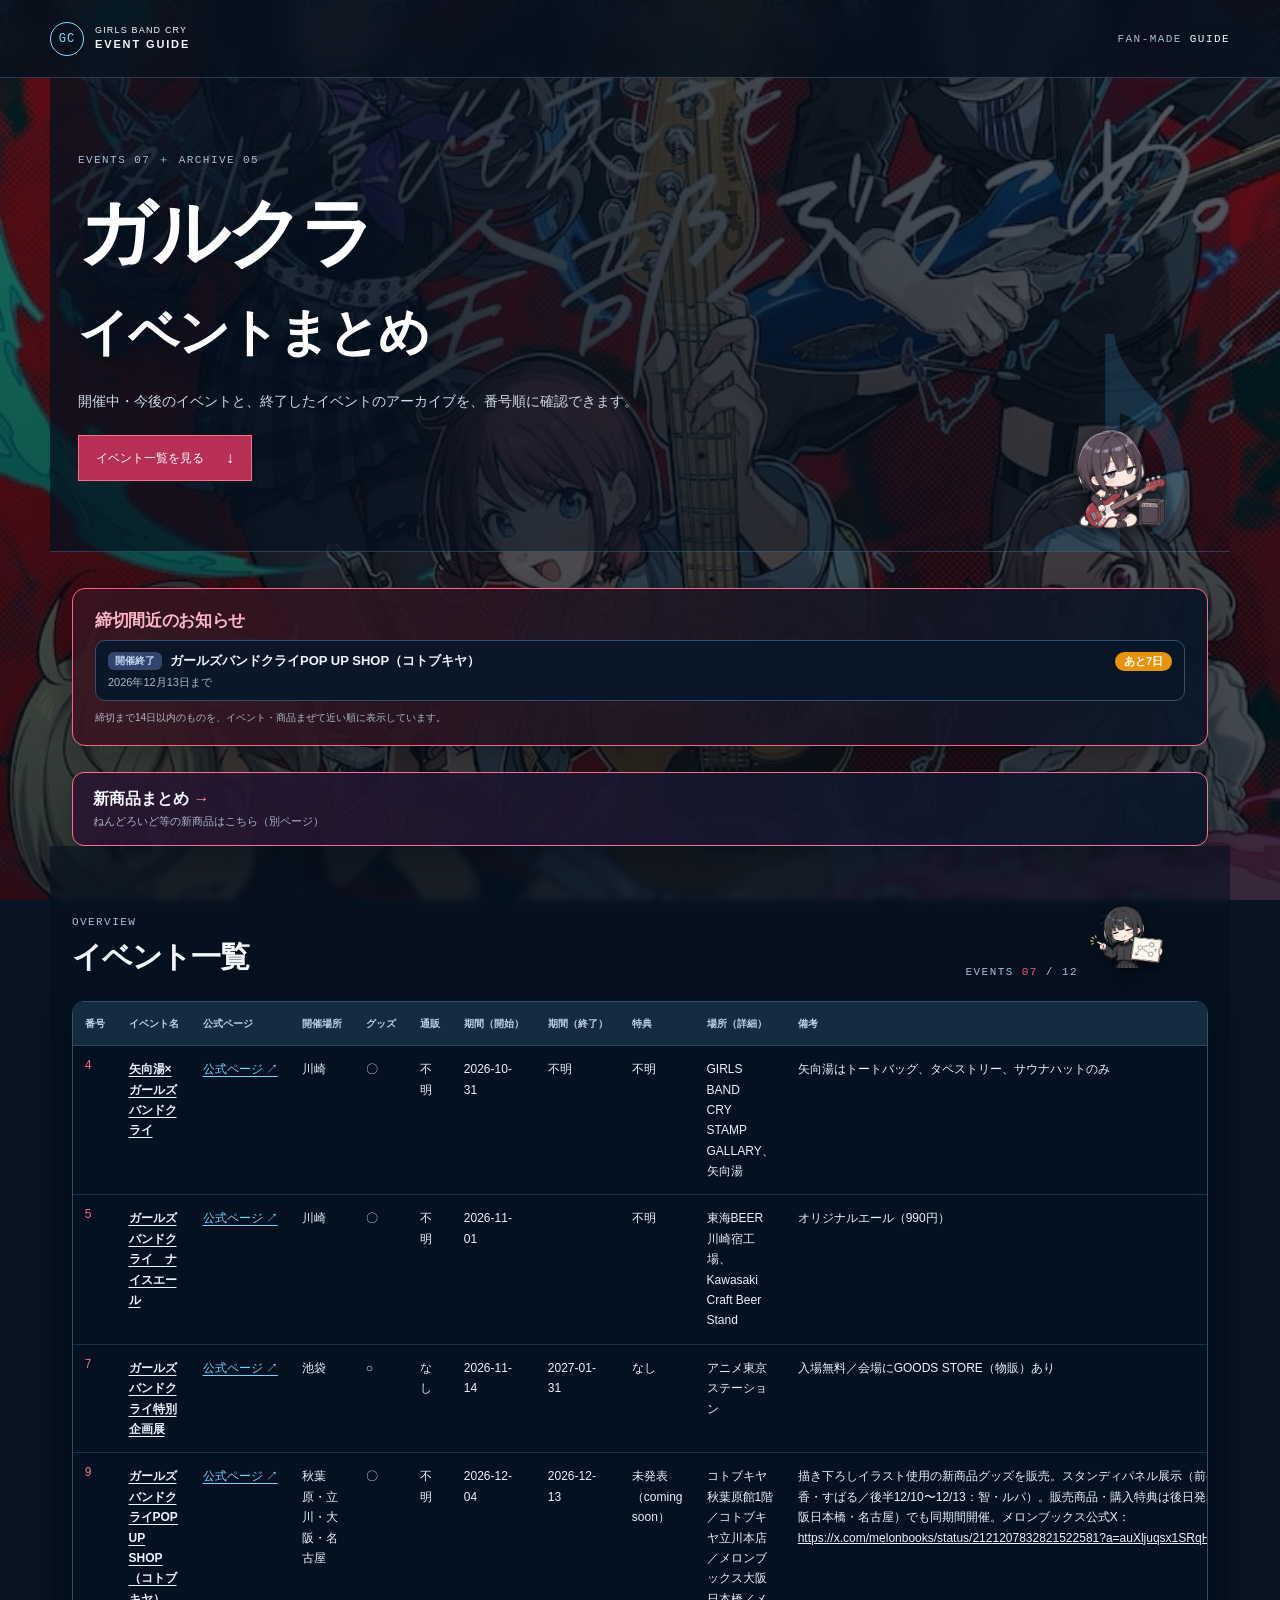
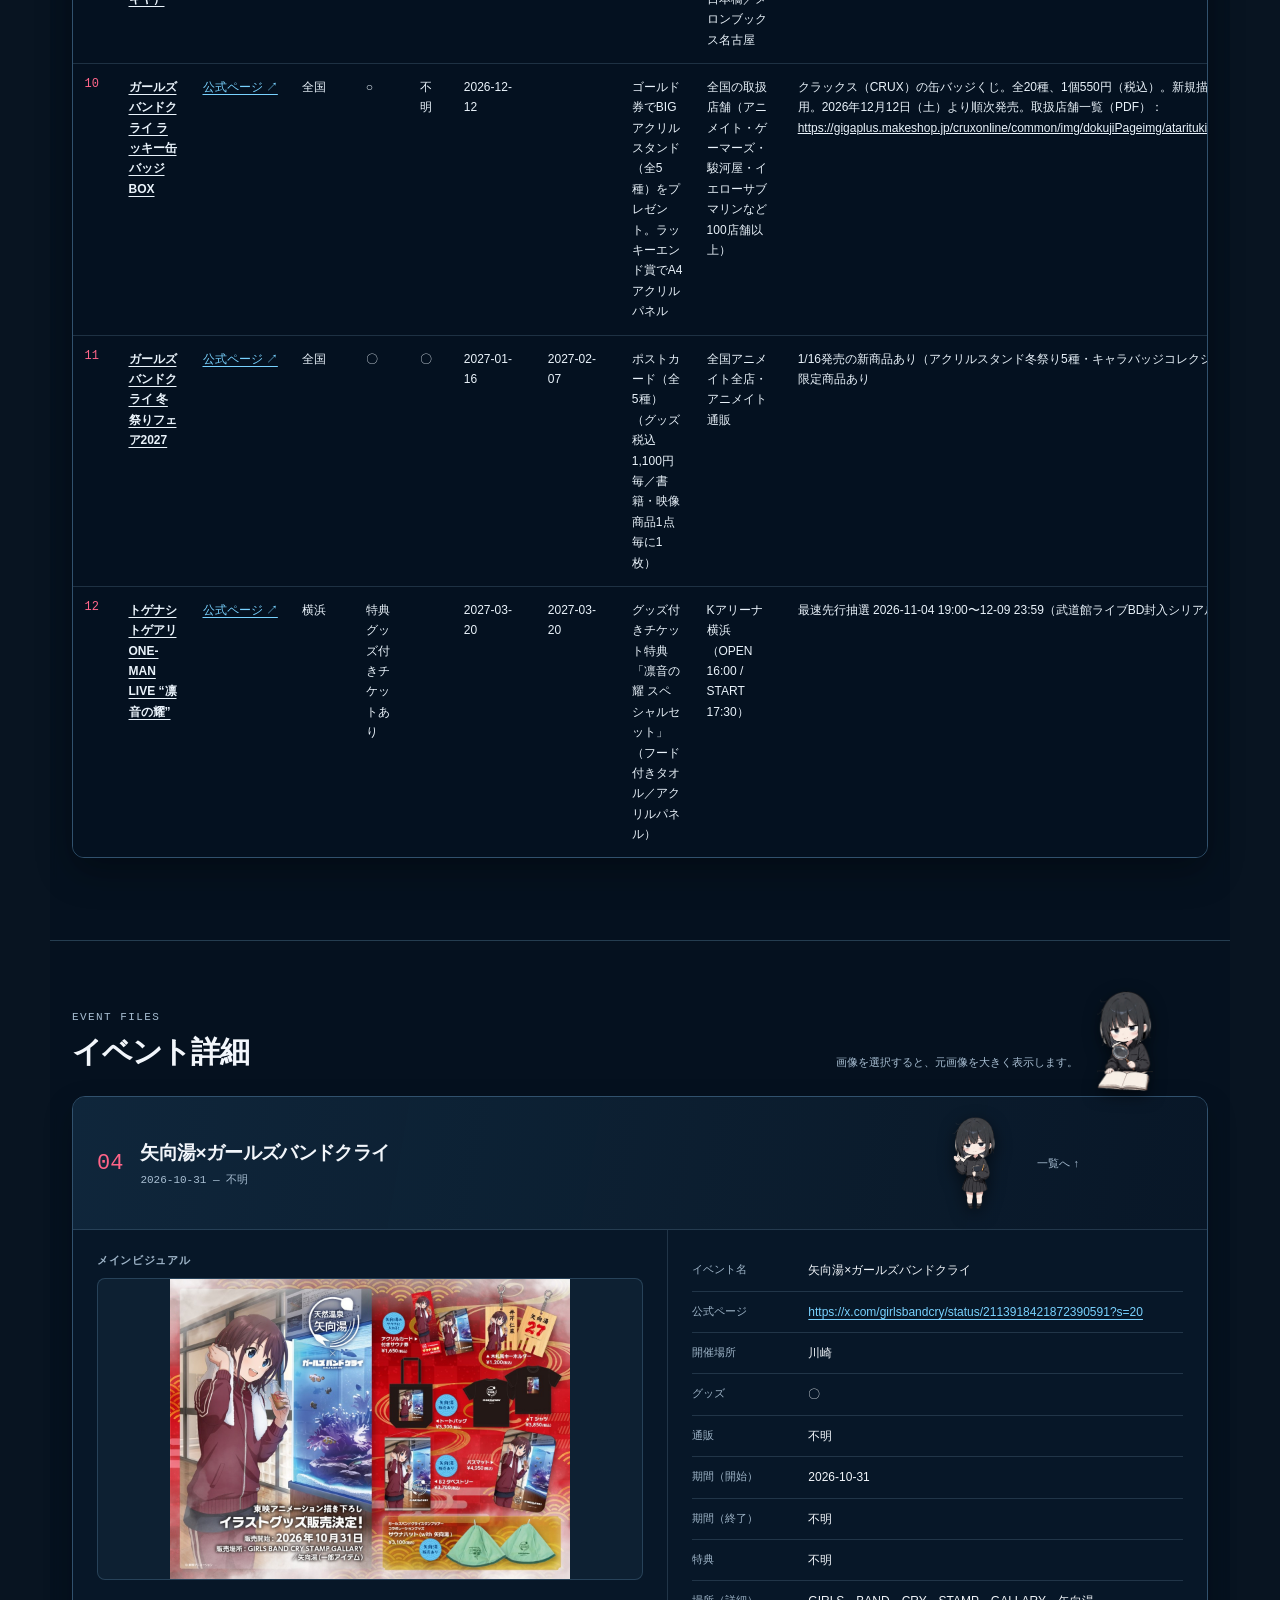
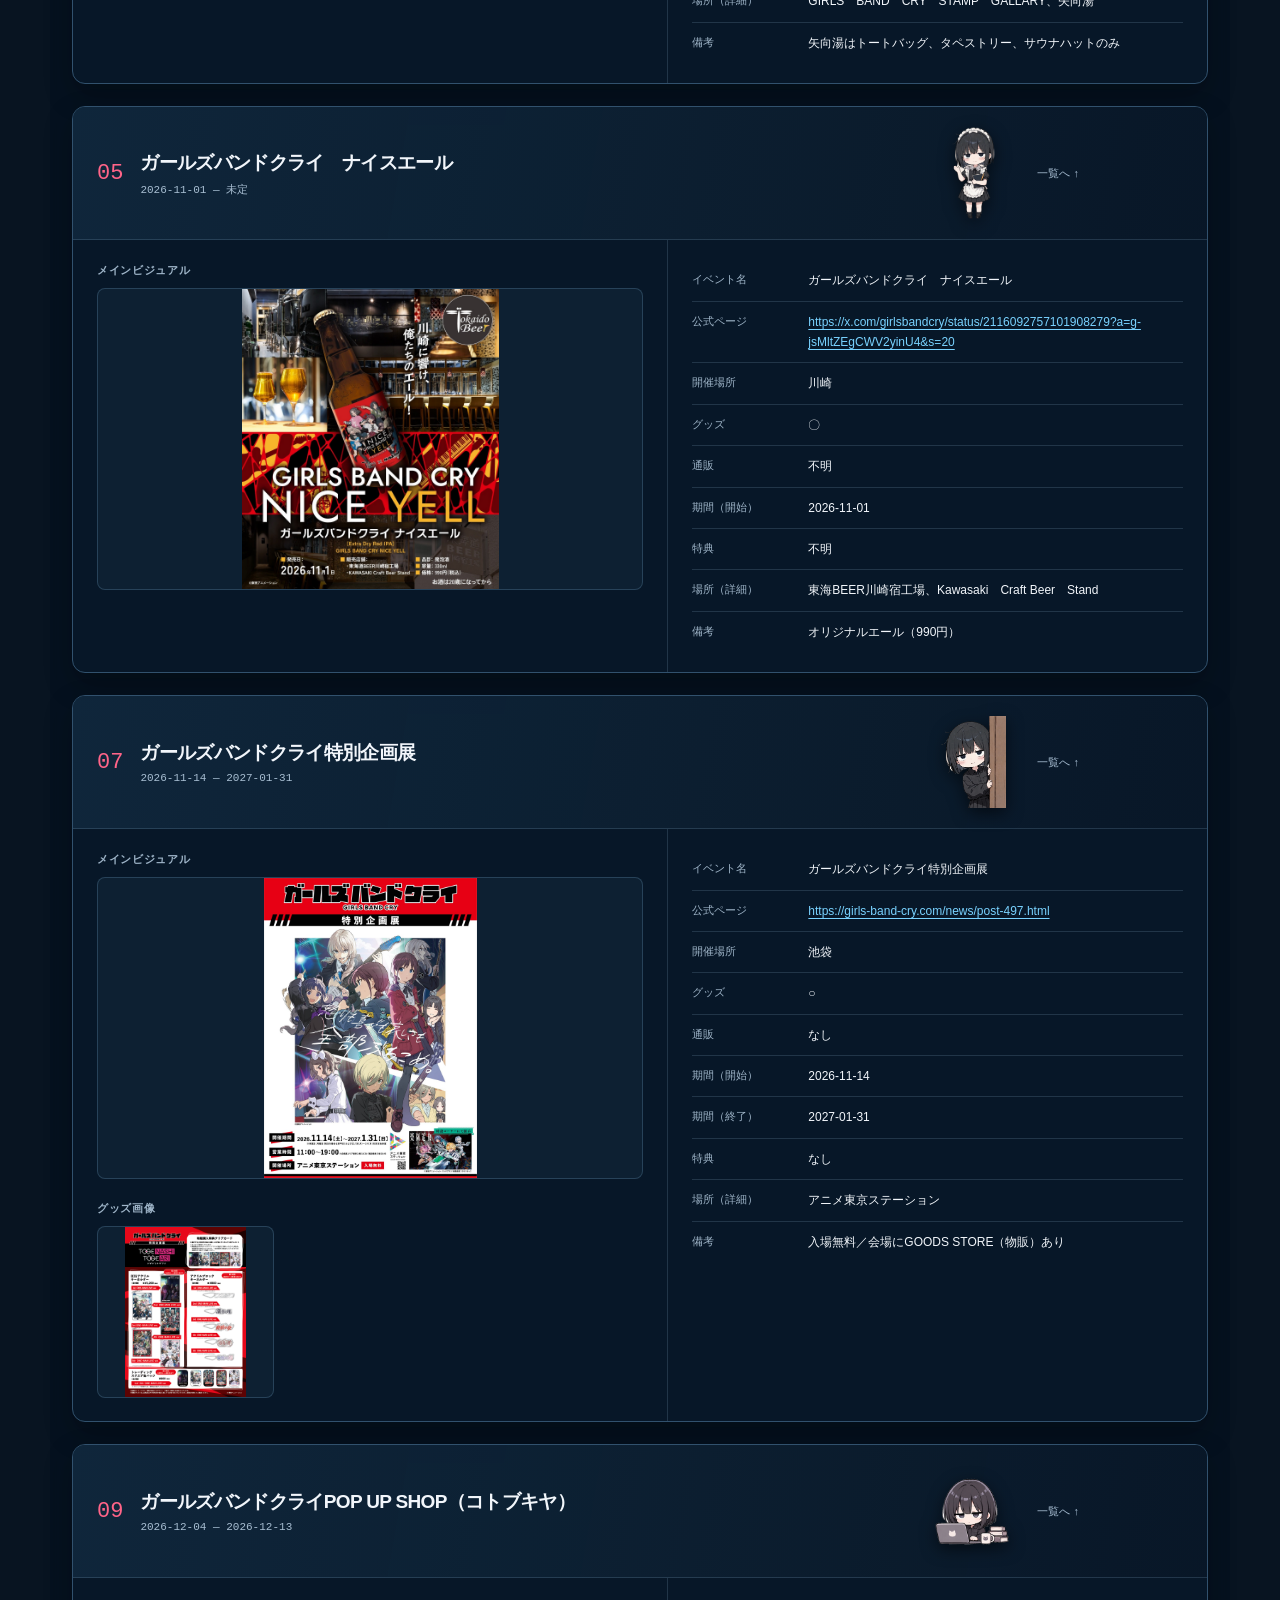
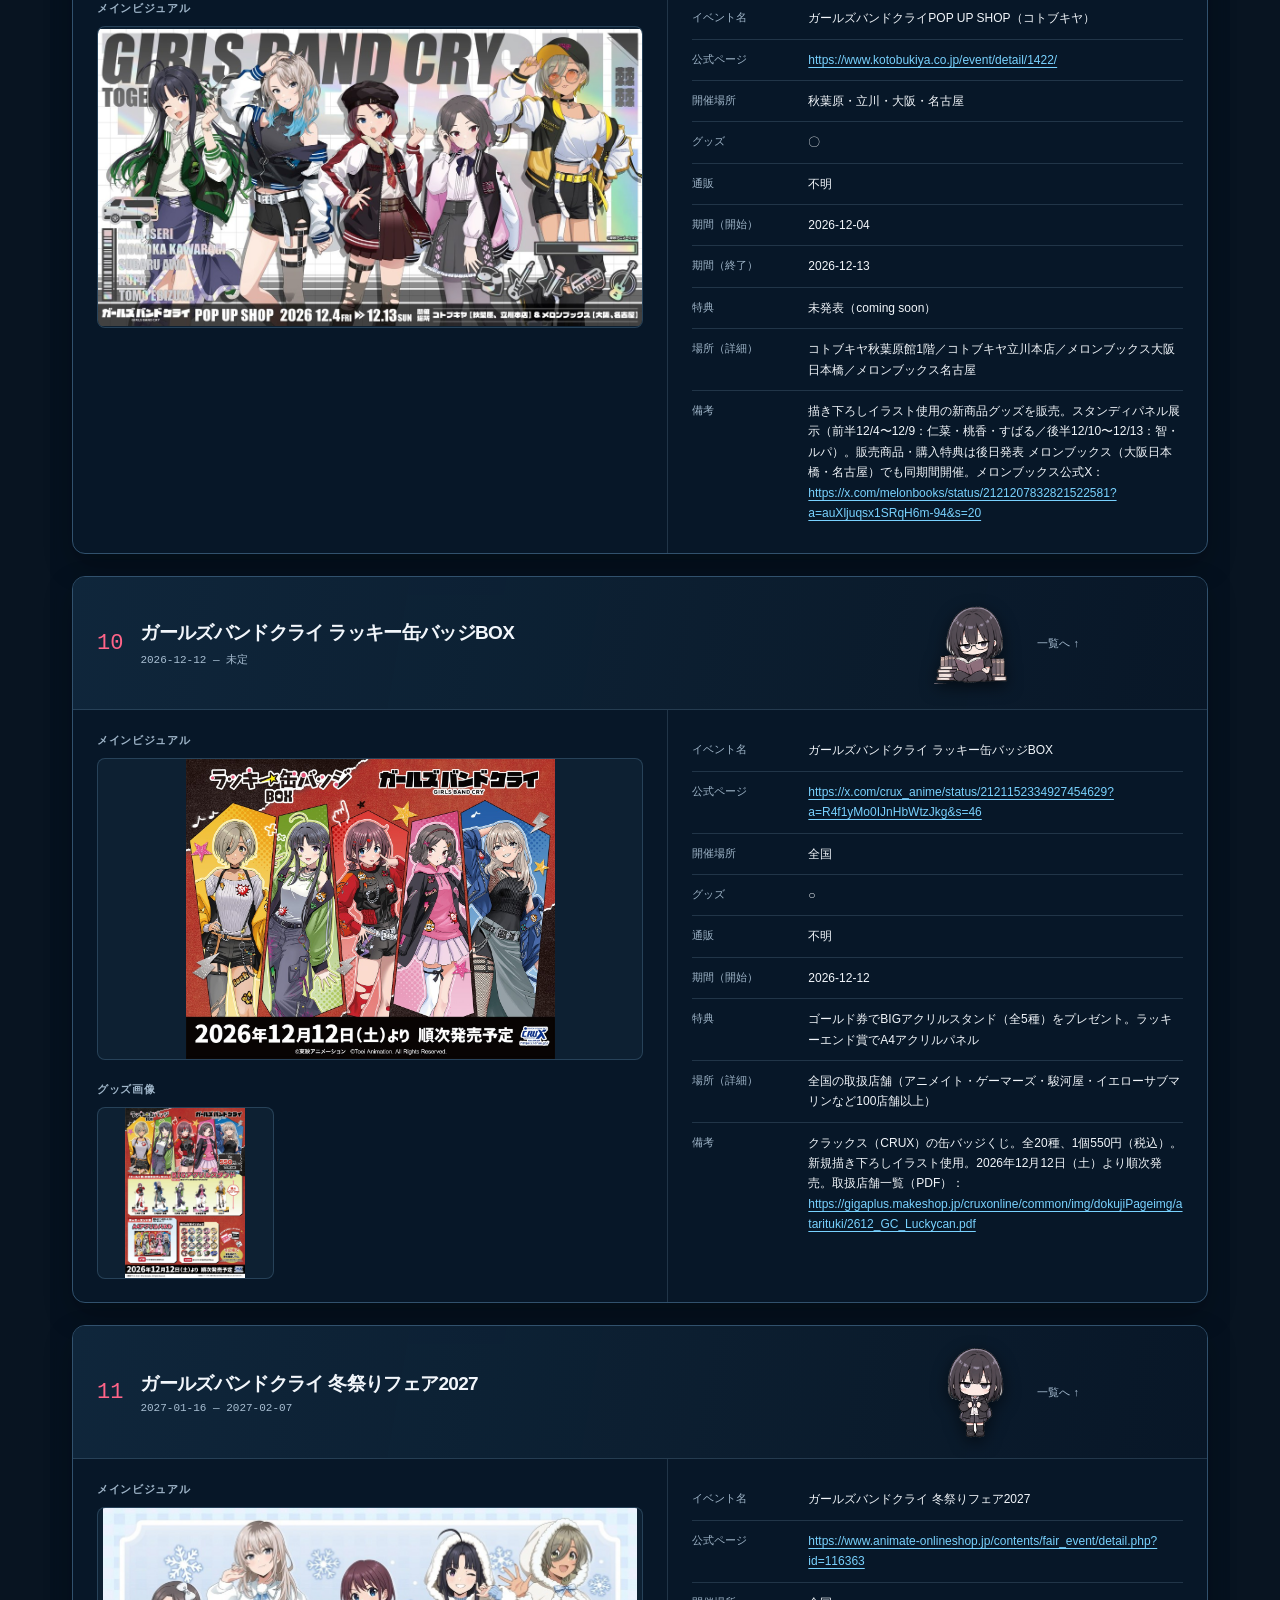
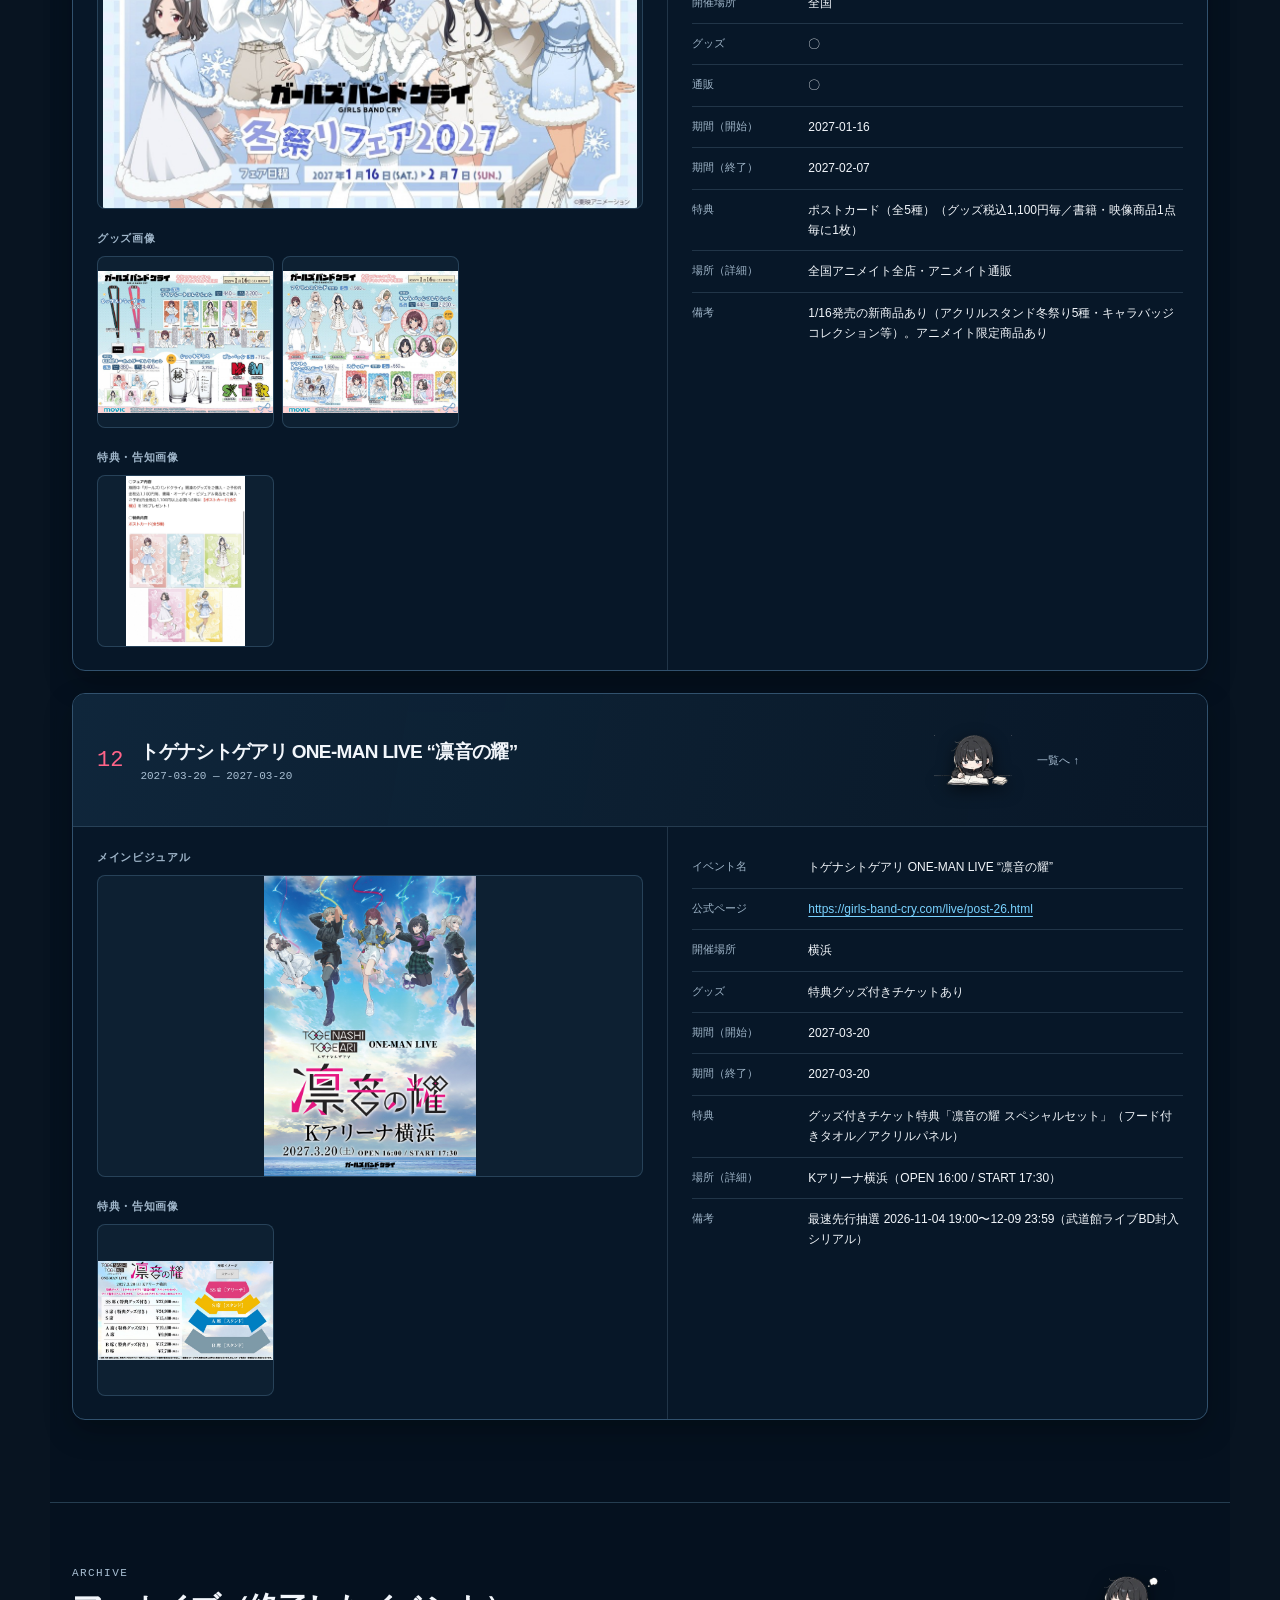
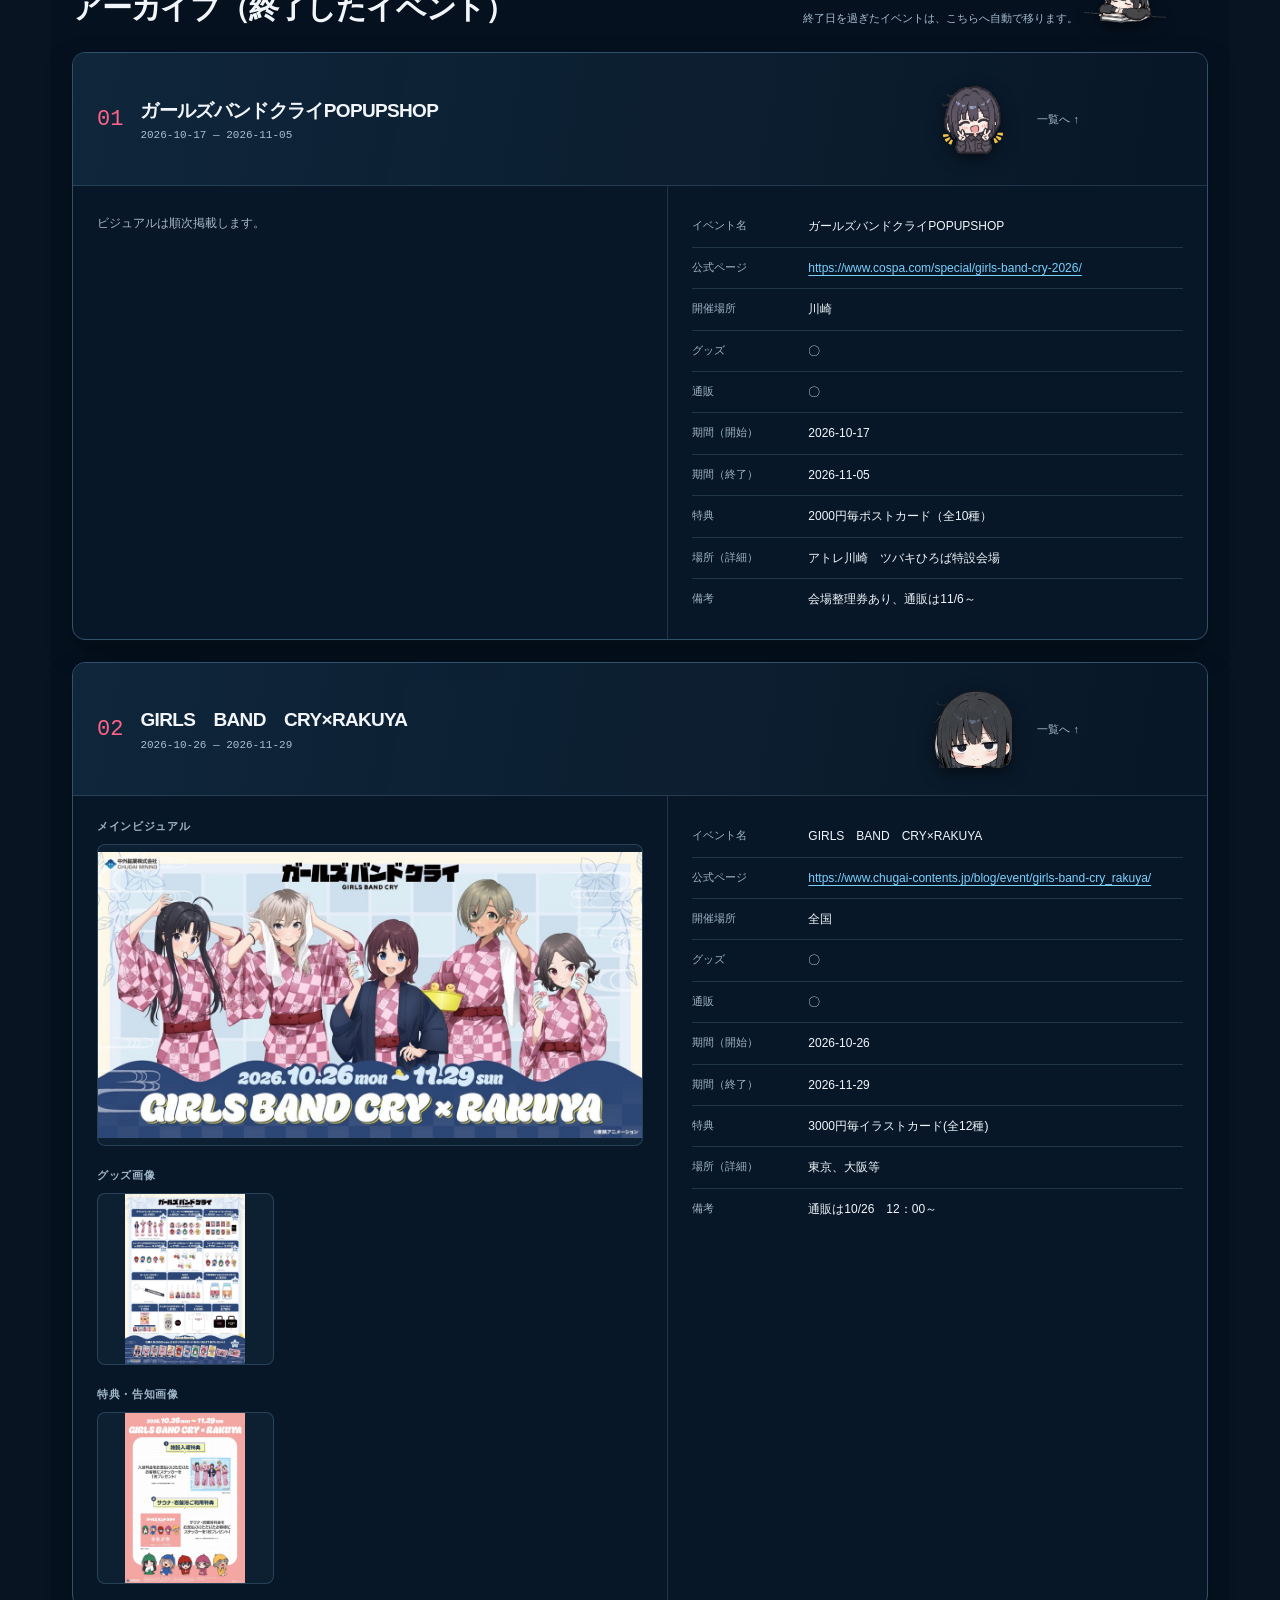
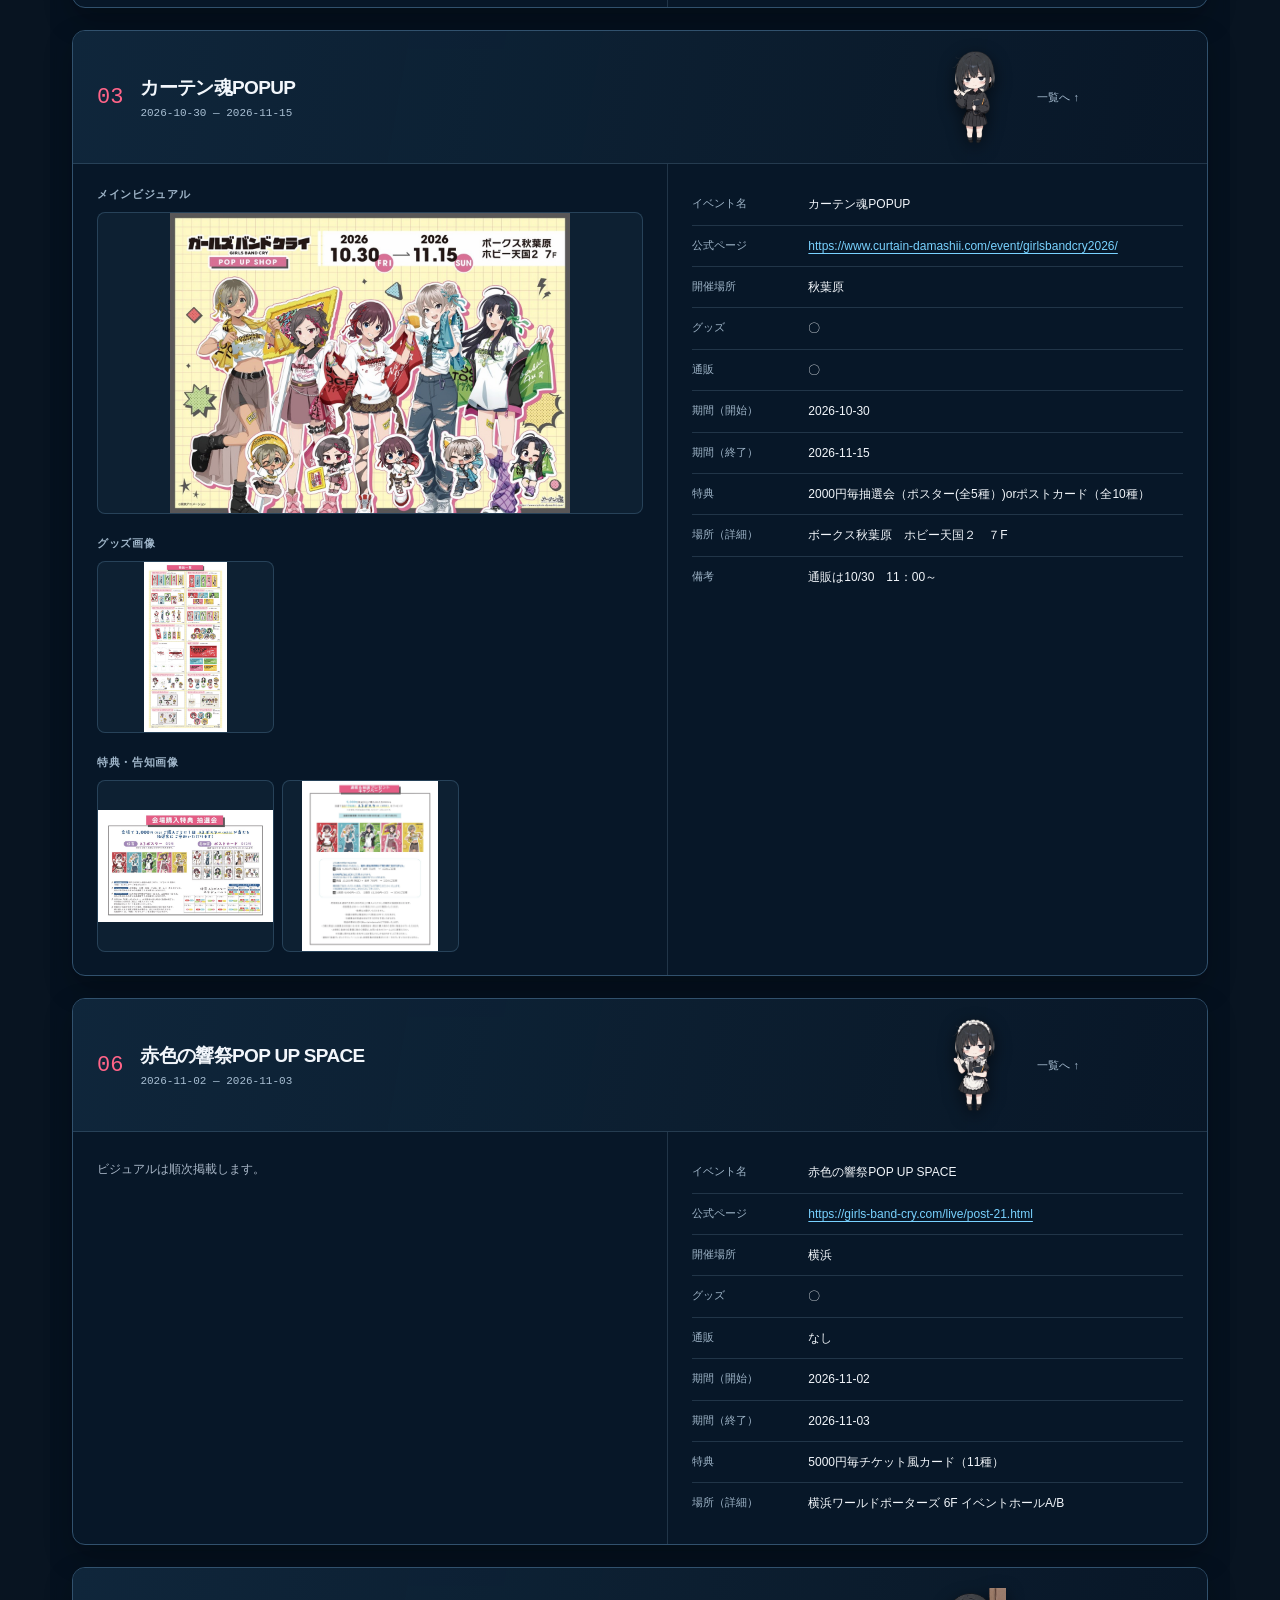
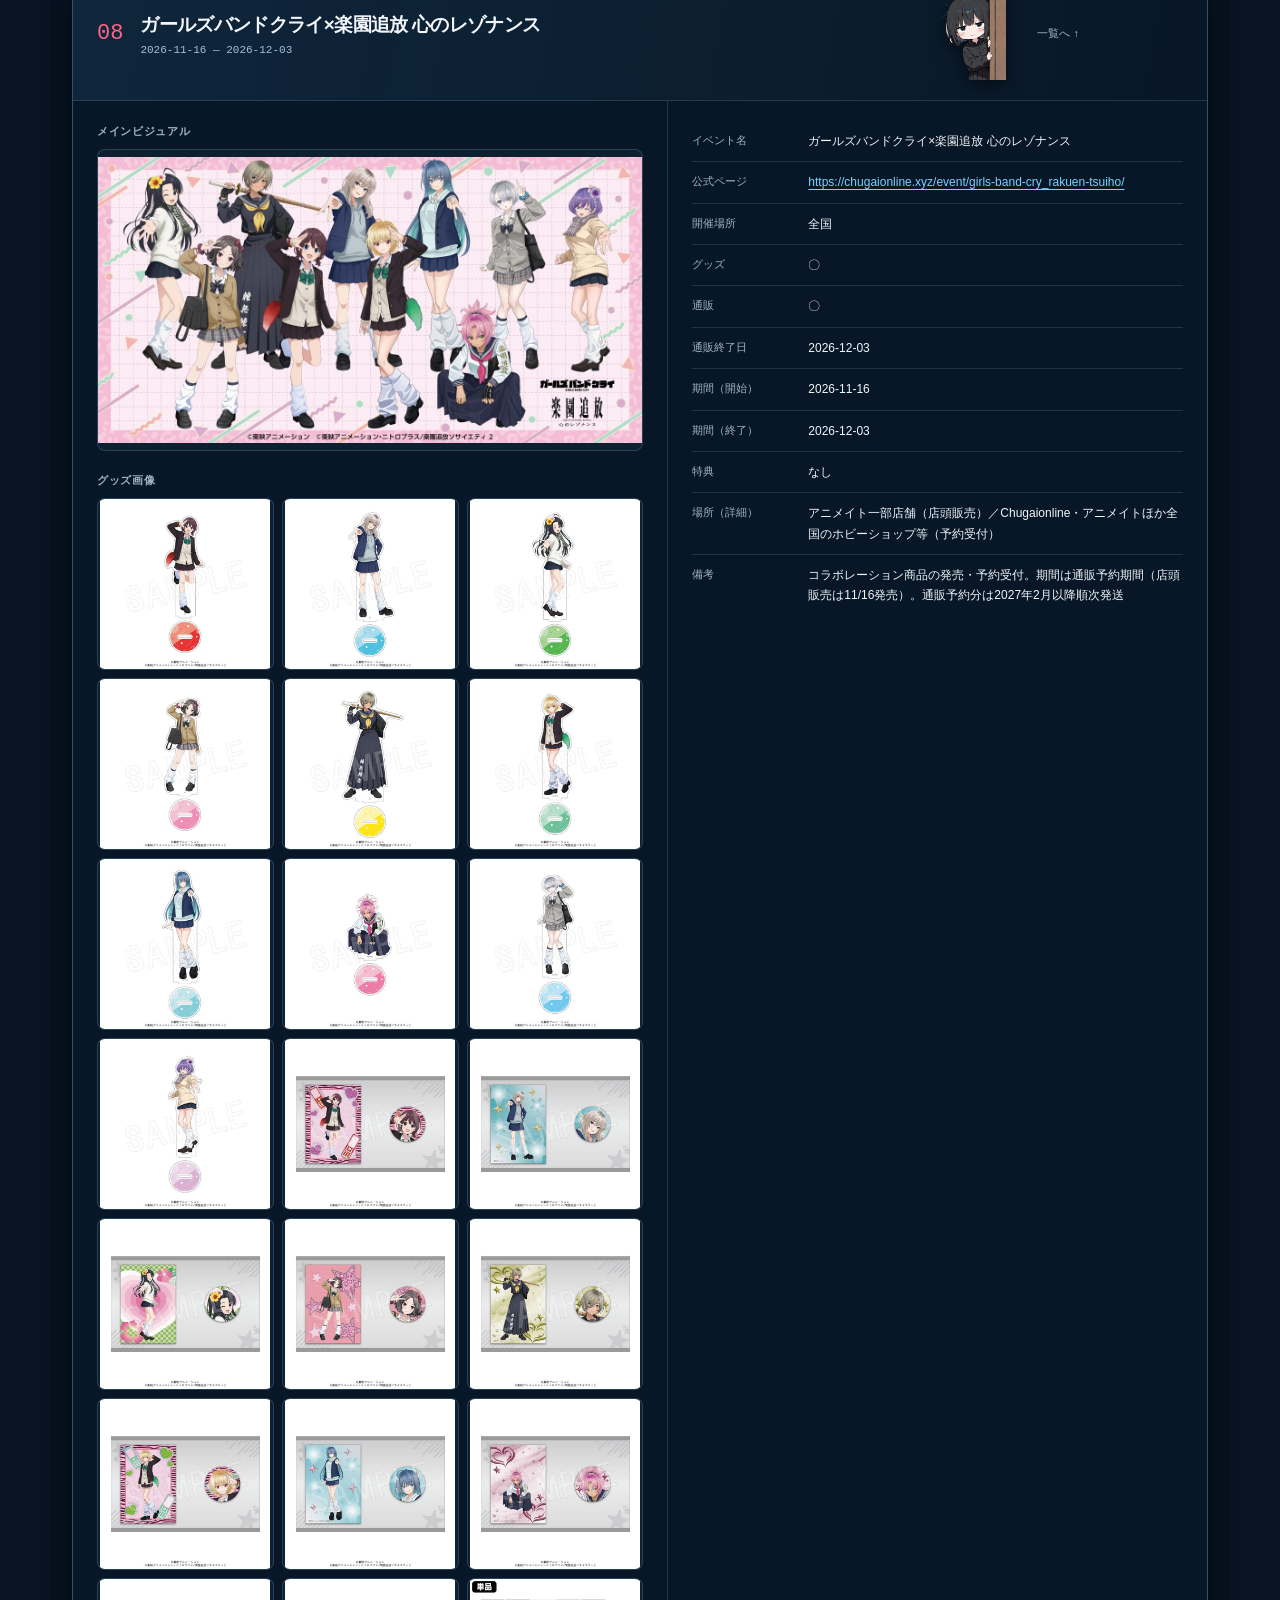
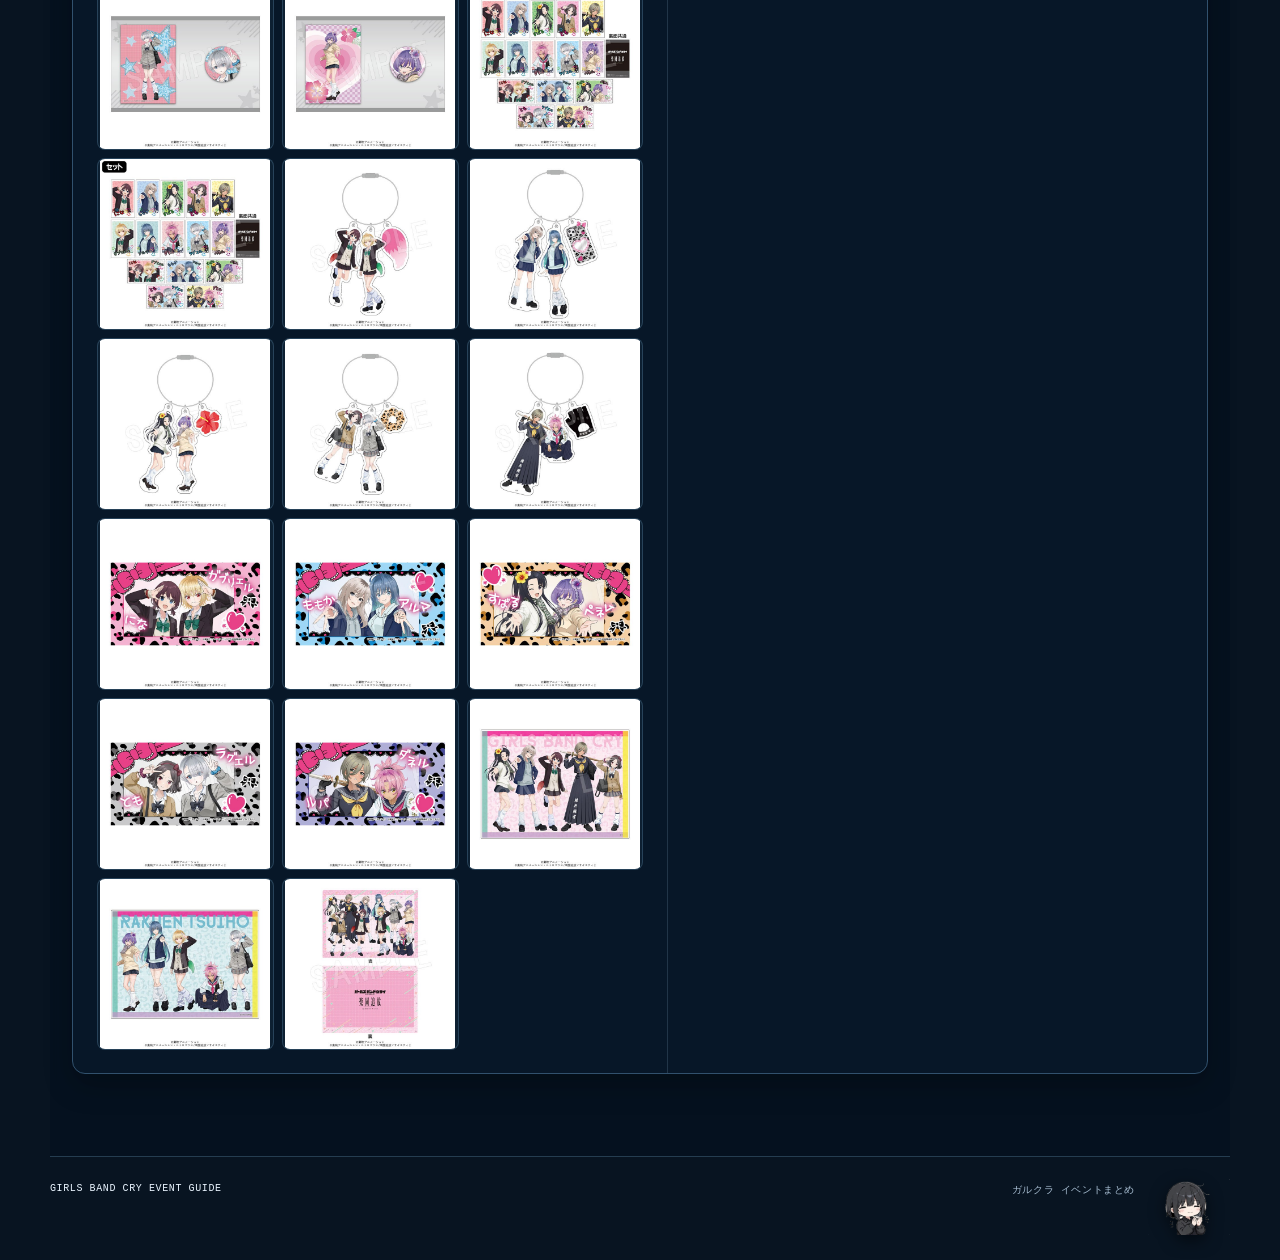
==== index.html @ 4629ade3 "Add goods page (B plan) with preorder bonuses, unified deadline notice, and mail-order end date fiel" ====
<!doctype html>
<html lang="ja">
<head>
<meta charset="utf-8"><meta name="viewport" content="width=device-width, initial-scale=1"><meta name="theme-color" content="#f4f1e9">
<meta name="description" content="GIRLS BAND CRY関連イベントの開催情報、公式リンク、ビジュアルをまとめた一覧ページです。">
<title>ガルクラ イベントまとめ</title><link rel="stylesheet" href="styles.css?v=20261119-1"><script src="events-data.js?v=20261119-1" defer></script><script src="goods-data.js?v=20261119-1" defer></script><script src="app.js?v=20261119-1" defer></script>
</head>
<body class="themed-page">
<header class="site-header" id="top"><div class="header-inner"><a class="brand" href="#top" aria-label="ページの先頭へ"><span class="brand-mark" aria-hidden="true">GC</span><span>GIRLS BAND CRY<br><strong>EVENT GUIDE</strong></span></a><p class="edition">FAN-MADE <span>GUIDE</span></p></div></header>
<main>
<section class="intro" aria-labelledby="page-title">
<img class="mascot-sticker intro-mascot" src="assets/decor/mascot-15.png" alt="" aria-hidden="true"><p class="eyebrow" id="event-count-label">EVENTS</p><h1 id="page-title">ガルクラ<br><span>イベントまとめ</span></h1><p class="intro-copy">開催中・今後のイベントと、終了したイベントのアーカイブを、番号順に確認できます。</p><a class="primary-link" href="#event-list">イベント一覧を見る <span aria-hidden="true">↓</span></a><span class="intro-graphic" aria-hidden="true">♪</span></section>
<section class="notice-section" id="deadline-notice" aria-labelledby="notice-title" hidden><div class="notice-card"><h2 id="notice-title">締切間近のお知らせ</h2><div id="notice-list"></div><p class="notice-note">締切まで14日以内のものを、イベント・商品まぜて近い順に表示しています。</p></div></section>
<a class="goods-banner" href="goods.html"><span class="goods-banner-title">新商品まとめ <span aria-hidden="true">→</span></span><span class="goods-banner-sub">ねんどろいど等の新商品はこちら（別ページ）</span></a>
<section class="list-section" id="event-list" aria-labelledby="list-title"><div class="section-heading list-heading"><div><p class="eyebrow">OVERVIEW</p><h2 id="list-title">イベント一覧</h2></div><span class="count" id="current-count"></span><img class="mascot-sticker heading-mascot" src="assets/decor/mascot-03.png" alt="" aria-hidden="true"></div><p class="scroll-note">表は左右にスクロールできます <span aria-hidden="true">↔</span></p><div class="table-scroll" role="region" aria-label="イベント一覧表。左右にスクロールできます" tabindex="0"><table><thead><tr><th>番号</th><th>イベント名</th><th>公式ページ</th><th>開催場所</th><th>グッズ</th><th>通販</th><th>期間（開始）</th><th>期間（終了）</th><th>特典</th><th>場所（詳細）</th><th>備考</th></tr></thead><tbody id="event-rows"></tbody></table></div></section>
<section class="details-section" aria-labelledby="details-title"><div class="section-heading details-heading"><div><p class="eyebrow">EVENT FILES</p><h2 id="details-title">イベント詳細</h2></div><p class="section-note">画像を選択すると、元画像を大きく表示します。</p><img class="mascot-sticker details-mascot" src="assets/decor/mascot-06.png" alt="" aria-hidden="true"></div><div id="event-details" class="event-list"></div></section>
<section class="archive-section" id="archive" aria-labelledby="archive-title"><div class="section-heading details-heading"><div><p class="eyebrow">ARCHIVE</p><h2 id="archive-title">アーカイブ（終了したイベント）</h2></div><p class="section-note">終了日を過ぎたイベントは、こちらへ自動で移ります。</p><img class="mascot-sticker details-mascot" src="assets/decor/mascot-07.png" alt="" aria-hidden="true"></div><div id="archive-details" class="event-list"></div></section>
</main>
<footer><a href="#top">GIRLS BAND CRY EVENT GUIDE</a><span>ガルクラ イベントまとめ</span><img class="mascot-sticker footer-mascot" src="assets/decor/mascot-04.png" alt="" aria-hidden="true"></footer>
<dialog id="image-dialog" aria-label="画像の拡大表示"><button class="dialog-close" type="button" aria-label="閉じる">×</button><img alt=""></dialog>
</body></html>
---- styles.css ----
:root{--ink:#f2f6fb;--muted:#aab8c9;--green:#8dd9ff;--green-dark:#123d5c;--paper:#081421;--white:rgba(10,24,40,.91);--line:rgba(127,177,213,.27);--orange:#ff547b;--mono:'DM Mono',monospace;--sans:'Noto Sans JP',sans-serif}
*{box-sizing:border-box}html{scroll-behavior:smooth;scroll-padding-top:22px}body{margin:0;background:var(--paper);color:var(--ink);font-family:var(--sans);-webkit-font-smoothing:antialiased;position:relative;isolation:isolate}body::before{content:"";position:fixed;inset:0;z-index:-2;background:linear-gradient(180deg,rgba(3,10,19,.42),rgba(3,10,19,.72)),url("assets/decor/girls-band-cry-bg.jpg") center 35%/cover no-repeat;pointer-events:none}body::after{content:"";position:fixed;inset:0;z-index:-1;background:rgba(3,12,23,.24);pointer-events:none}a{color:inherit}.site-header{height:78px;border-bottom:1px solid var(--line)}.header-inner,main,footer{width:min(1180px,calc(100% - 64px));margin-inline:auto}.header-inner{height:100%;display:flex;align-items:center;justify-content:space-between}.brand{display:flex;align-items:center;gap:11px;text-decoration:none;font-size:9px;line-height:1.45;letter-spacing:.13em}.brand strong{font-size:11px;letter-spacing:.17em}.brand-mark{width:34px;height:34px;border:1.5px solid var(--ink);display:grid;place-items:center;font:500 12px var(--mono);border-radius:50%}.edition,.eyebrow,.count{font:11px var(--mono);letter-spacing:.13em}.edition{color:var(--muted)}.edition span{color:var(--ink)}.intro{position:relative;overflow:hidden;min-height:390px;padding:74px 0 70px;border-bottom:1px solid var(--line)}.eyebrow{color:var(--muted);margin:0 0 20px}.intro h1{position:relative;z-index:1;font-size:clamp(40px,6.5vw,76px);line-height:1.2;letter-spacing:-.055em;margin:0;font-weight:700}.intro h1 span{font-size:.67em;letter-spacing:-.04em}.intro-copy{position:relative;z-index:1;color:var(--muted);font-size:14px;margin:24px 0}.primary-link{position:relative;z-index:1;display:inline-flex;gap:22px;align-items:center;background:var(--green-dark);color:white;text-decoration:none;padding:13px 17px;font-size:12px;transition:background .2s}.primary-link:hover{background:#285d4c}.primary-link span{color:var(--green);font-size:16px}.intro-graphic{position:absolute;right:3%;bottom:-.33em;font:500 clamp(230px,38vw,480px)/1 var(--mono);letter-spacing:-.12em;color:rgba(183,239,107,.45);pointer-events:none}.list-section,.details-section{padding:70px 0 82px;border-bottom:1px solid var(--line)}.section-heading{display:flex;align-items:end;justify-content:space-between;margin-bottom:23px}.section-heading .eyebrow{margin-bottom:9px}.section-heading h2{font-size:30px;letter-spacing:-.04em;margin:0}.count{color:var(--muted)}.count i{font-style:normal;color:var(--orange)}.scroll-note{display:none;color:var(--muted);font-size:11px;margin:0 0 8px}.table-scroll{overflow:auto;border:1px solid var(--line);background:var(--white);scrollbar-color:#a8bbac #e9ece6;scrollbar-width:thin}table{border-collapse:collapse;width:100%;min-width:1120px;font-size:12px;line-height:1.7}th,td{padding:13px 12px;text-align:left;vertical-align:top;border-bottom:1px solid #e9ece6}th{white-space:nowrap;background:#e9eee5;color:#475850;font-size:10px;font-weight:600}td:first-child{font:12px var(--mono);color:var(--orange)}tr:last-child td{border-bottom:0}.table-event-link{font-weight:700;text-decoration-thickness:1px;text-underline-offset:3px}.table-event-link:hover{color:#46754f}.url-link{white-space:nowrap;color:#39734f;text-underline-offset:3px}.section-note{font-size:11px;color:var(--muted);margin:0 0 3px}.event-list{display:grid;gap:22px}.event-card{scroll-margin-top:20px;background:var(--white);border:1px solid var(--line)}.event-heading{display:flex;align-items:center;gap:17px;padding:20px 24px;border-bottom:1px solid var(--line)}.event-number{font:500 22px var(--mono);color:var(--orange)}.event-title-wrap{flex:1}.event-heading h3{font-size:19px;line-height:1.4;letter-spacing:-.035em;margin:0}.event-range{font:11px var(--mono);color:var(--muted);margin:5px 0 0}.back-top{font-size:11px;color:var(--muted);text-decoration:none}.back-top:hover{color:var(--ink)}.event-layout{display:grid;grid-template-columns:minmax(0,1.05fr) minmax(310px,.95fr)}.gallery{padding:23px 24px;border-right:1px solid var(--line)}.gallery-group+.gallery-group{margin-top:22px}.gallery-group h4{font-size:11px;letter-spacing:.06em;color:var(--muted);font-weight:600;margin:0 0 10px}.image-grid{display:grid;grid-template-columns:repeat(3,minmax(0,1fr));gap:8px}.featured-grid{grid-template-columns:1fr}.image-button{position:relative;display:block;width:100%;border:0;padding:0;background:#eef0eb;cursor:zoom-in;overflow:hidden;min-height:80px}.image-button:focus-visible{outline:3px solid #7da744;outline-offset:2px}.image-button img{display:block;width:100%;height:170px;object-fit:contain;transition:transform .25s}.featured-grid .image-button img{height:300px}.image-button:hover img{transform:scale(1.025)}.event-info{margin:0;padding:20px 24px;align-self:start}.info-row{display:grid;grid-template-columns:104px minmax(0,1fr);gap:12px;padding:10px 0;border-bottom:1px solid #e9ece6;font-size:12px;line-height:1.7}.info-row:last-child{border:0}.info-row dt{color:var(--muted);font-size:11px}.info-row dd{margin:0;overflow-wrap:anywhere}.info-row dd a{color:#39734f;text-underline-offset:3px}footer{display:flex;justify-content:space-between;padding:26px 0 34px;color:var(--muted);font:10px var(--mono);letter-spacing:.06em}footer a{text-decoration:none;color:var(--ink)}dialog{position:fixed;inset:0;margin:auto;max-width:min(96vw,1400px);max-height:94vh;width:max-content;height:max-content;padding:0;border:0;background:#101512;box-shadow:0 24px 100px #0008}dialog::backdrop{background:#0b100ee8}.dialog-close{position:absolute;right:10px;top:10px;width:42px;height:42px;border:1px solid #ffffff55;border-radius:50%;background:#172621cc;color:white;font-size:28px;cursor:pointer;z-index:1}.dialog-close:hover{background:#3a594b}dialog img{display:block;max-width:96vw;max-height:94vh;width:auto;height:auto;object-fit:contain}
@media(max-width:760px){.header-inner,main,footer{width:calc(100% - 36px)}.site-header{height:66px}.intro{min-height:340px;padding:58px 0 52px}.intro-graphic{right:-5%;bottom:-.15em;font-size:260px}.intro-copy{max-width:290px;font-size:12px;line-height:1.8}.list-section,.details-section{padding:52px 0 58px}.section-heading{align-items:end}.section-heading h2{font-size:25px}.scroll-note{display:flex;justify-content:space-between}.table-scroll{margin-right:-18px}.event-heading{padding:17px 16px;gap:12px}.event-heading h3{font-size:16px}.event-number{font-size:18px}.back-top{font-size:10px}.event-layout{grid-template-columns:1fr}.gallery{padding:16px;border-right:0;border-bottom:1px solid var(--line)}.featured-grid .image-button img{height:230px}.image-grid{grid-template-columns:repeat(2,minmax(0,1fr))}.image-button img{height:145px}.event-info{padding:10px 16px 17px}.info-row{grid-template-columns:88px minmax(0,1fr);font-size:11px;gap:8px}.section-note{max-width:150px;text-align:right;line-height:1.6}footer{font-size:8px}}
@media(max-width:380px){.header-inner,main,footer{width:calc(100% - 28px)}.intro h1{font-size:39px}.event-heading{gap:8px}.event-heading h3{font-size:14px}.back-top{font-size:9px}.info-row{grid-template-columns:78px 1fr}}


/* Girls Band Cry fixed-background theme + mascot decorations */
.site-header{background:rgba(5,16,29,.88);border-color:var(--line);backdrop-filter:blur(14px)}
.brand{color:#f4f8ff}.brand-mark{border-color:#8bdcff;color:#8bdcff}
.edition,.eyebrow,.count,.section-note,.scroll-note{color:#a8bed2}
.intro{border-color:var(--line);background:linear-gradient(90deg,rgba(5,17,31,.76),rgba(5,17,31,.2));padding-left:28px;padding-right:28px}
.intro h1{color:#fff;text-shadow:0 4px 28px #00101f}.intro-copy{color:#d0dbe8}.intro-graphic{color:rgba(75,171,225,.18)}
.primary-link{background:#b82f55;color:white;border:1px solid #ff6d91}.primary-link:hover{background:#d13d66}.primary-link span{color:white}
.list-section,.details-section{border-color:var(--line);background:rgba(5,17,31,.56);backdrop-filter:blur(3px);padding-inline:22px}
.table-scroll{background:rgba(5,18,32,.91);border-color:#31516d;border-radius:12px;box-shadow:0 14px 36px #0005}
table{color:#eaf3fb}th{background:#142b40;color:#bcd4e8}th,td{border-color:rgba(135,174,205,.2)}tr:last-child td{border-bottom:0}td:first-child{color:#ff668a}.table-event-link:hover{color:#80d6ff}.url-link,.info-row dd a{color:#79d2ff}
.event-card{background:rgba(8,24,41,.94);border:1px solid #31516d;border-radius:13px;overflow:hidden;box-shadow:0 12px 28px #0004}.event-heading{border-color:rgba(135,174,205,.2);background:linear-gradient(100deg,rgba(16,39,60,.95),rgba(8,23,39,.9))}.event-number{color:#ff6488}.event-range,.back-top{color:#a8bed2}.gallery{border-color:rgba(135,174,205,.2)}.gallery-group h4,.info-row dt{color:#9fb5c9}.image-button{background:#0d2032;border:1px solid rgba(115,166,204,.25);border-radius:8px}.info-row{border-color:rgba(135,174,205,.2)}
footer{color:#a8bed2;position:relative;min-height:100px;padding-right:95px}footer a{color:#eaf5ff}
.mascot-sticker{object-fit:contain;pointer-events:none;user-select:none;filter:drop-shadow(0 5px 8px rgba(0,0,0,.55))}.intro-mascot{position:absolute;width:104px;height:130px;right:5%;bottom:8px;z-index:2}.list-heading,.details-heading{position:relative;padding-right:130px}.heading-mascot{position:absolute;width:94px;height:112px;right:36px;bottom:-15px;z-index:2}.details-mascot{position:absolute;width:82px;height:100px;right:42px;bottom:-18px;z-index:2}.event-heading{position:relative;padding-right:128px}.card-mascot{width:78px;height:92px;object-fit:contain;align-self:center;margin-left:auto;margin-right:8px}.mascot-variant-2{transform:scaleX(-1) rotate(-4deg)}.mascot-variant-3{transform:rotate(4deg);filter:drop-shadow(0 0 8px rgba(255,88,133,.55))}.mascot-variant-4{transform:scaleX(-1) rotate(3deg)}.mascot-variant-5{transform:rotate(-5deg)}.mascot-variant-6{transform:scale(.92) rotate(5deg);opacity:.92}.footer-mascot{position:absolute;width:82px;height:100px;right:0;bottom:0}
@media(max-width:760px){.intro{padding-left:16px;padding-right:16px}.intro-mascot{width:72px;height:92px;right:0;bottom:4px;opacity:.9}.list-section,.details-section{padding-inline:12px}.list-heading,.details-heading{padding-right:88px}.heading-mascot{width:65px;height:78px;right:6px;bottom:-8px}.details-mascot{width:60px;height:74px;right:8px;bottom:-10px}.event-heading{padding-right:12px}.card-mascot{width:54px;height:66px;margin-right:0}.footer-mascot{width:60px;height:74px}footer{padding-right:68px}}
@media(max-width:420px){.card-mascot{width:43px;height:56px}.event-heading{gap:8px}.intro-mascot{width:60px;height:78px}}

.archive-section{padding:64px 0 82px;border-bottom:1px solid var(--line)}
.gallery-empty{color:var(--muted);font-size:12px;margin:6px 0}
@media(max-width:760px){.archive-section{padding:52px 0 58px}}

/* publish-prep polish 2026-11-14 */
.archive-section{background:rgba(5,17,31,.56);backdrop-filter:blur(3px);padding-inline:22px}
@media(max-width:760px){.archive-section{padding-inline:12px}.list-heading{flex-direction:column;align-items:flex-start;gap:6px}.list-heading .count{margin-left:2px}}
.notice-section{padding:36px 22px 0}
.notice-card{border:1px solid #ff6488;border-radius:13px;background:linear-gradient(100deg,rgba(58,20,32,.88),rgba(8,23,39,.94));padding:20px 22px;box-shadow:0 12px 28px #0004}
.notice-card h2{font-size:17px;margin:0;color:#ffb3c6;letter-spacing:-.02em}
.notice-row{display:block;text-decoration:none;background:rgba(8,24,41,.94);border:1px solid #31516d;border-radius:10px;padding:10px 12px;margin-top:8px}
.notice-row-main{display:flex;align-items:center;gap:8px}
.deadline-chip{font-size:10px;font-weight:700;border-radius:6px;padding:2px 7px;white-space:nowrap}
.chip-end{background:#31456e;color:#c9d6f2}
.chip-shop{background:#2c5e46;color:#b8ecd2}
.chip-reserve{background:#7a4a12;color:#ffd9a0}
.notice-name{font-size:13px;font-weight:600;flex:1;line-height:1.5}
.days-badge{background:#ff547b;color:#fff;border-radius:999px;padding:2px 9px;font-size:11px;font-weight:700;white-space:nowrap}
.days-badge.soon{background:#e8930c}
.notice-date{color:var(--muted);font-size:11px;margin-top:4px}
.notice-note{color:var(--muted);font-size:10px;margin:10px 0 0}
.goods-banner{display:block;margin:26px 22px 0;text-decoration:none;border:1px solid #ff6d91;border-radius:12px;padding:16px 20px;background:linear-gradient(90deg,rgba(42,21,48,.92),rgba(8,24,41,.94));box-shadow:0 12px 28px #0004}
.goods-banner-title{display:block;font-size:16px;font-weight:700;color:var(--ink)}
.goods-banner-title span{color:#ff8fab}
.goods-banner-sub{display:block;color:var(--muted);font-size:11px;margin-top:4px}
.bonus-item{margin:0}
.bonus-item figcaption{font-size:11px;color:var(--muted);margin-top:5px;line-height:1.5}
.goods-actions{margin:14px 0 4px}
@media(max-width:760px){.notice-section{padding-top:26px}}
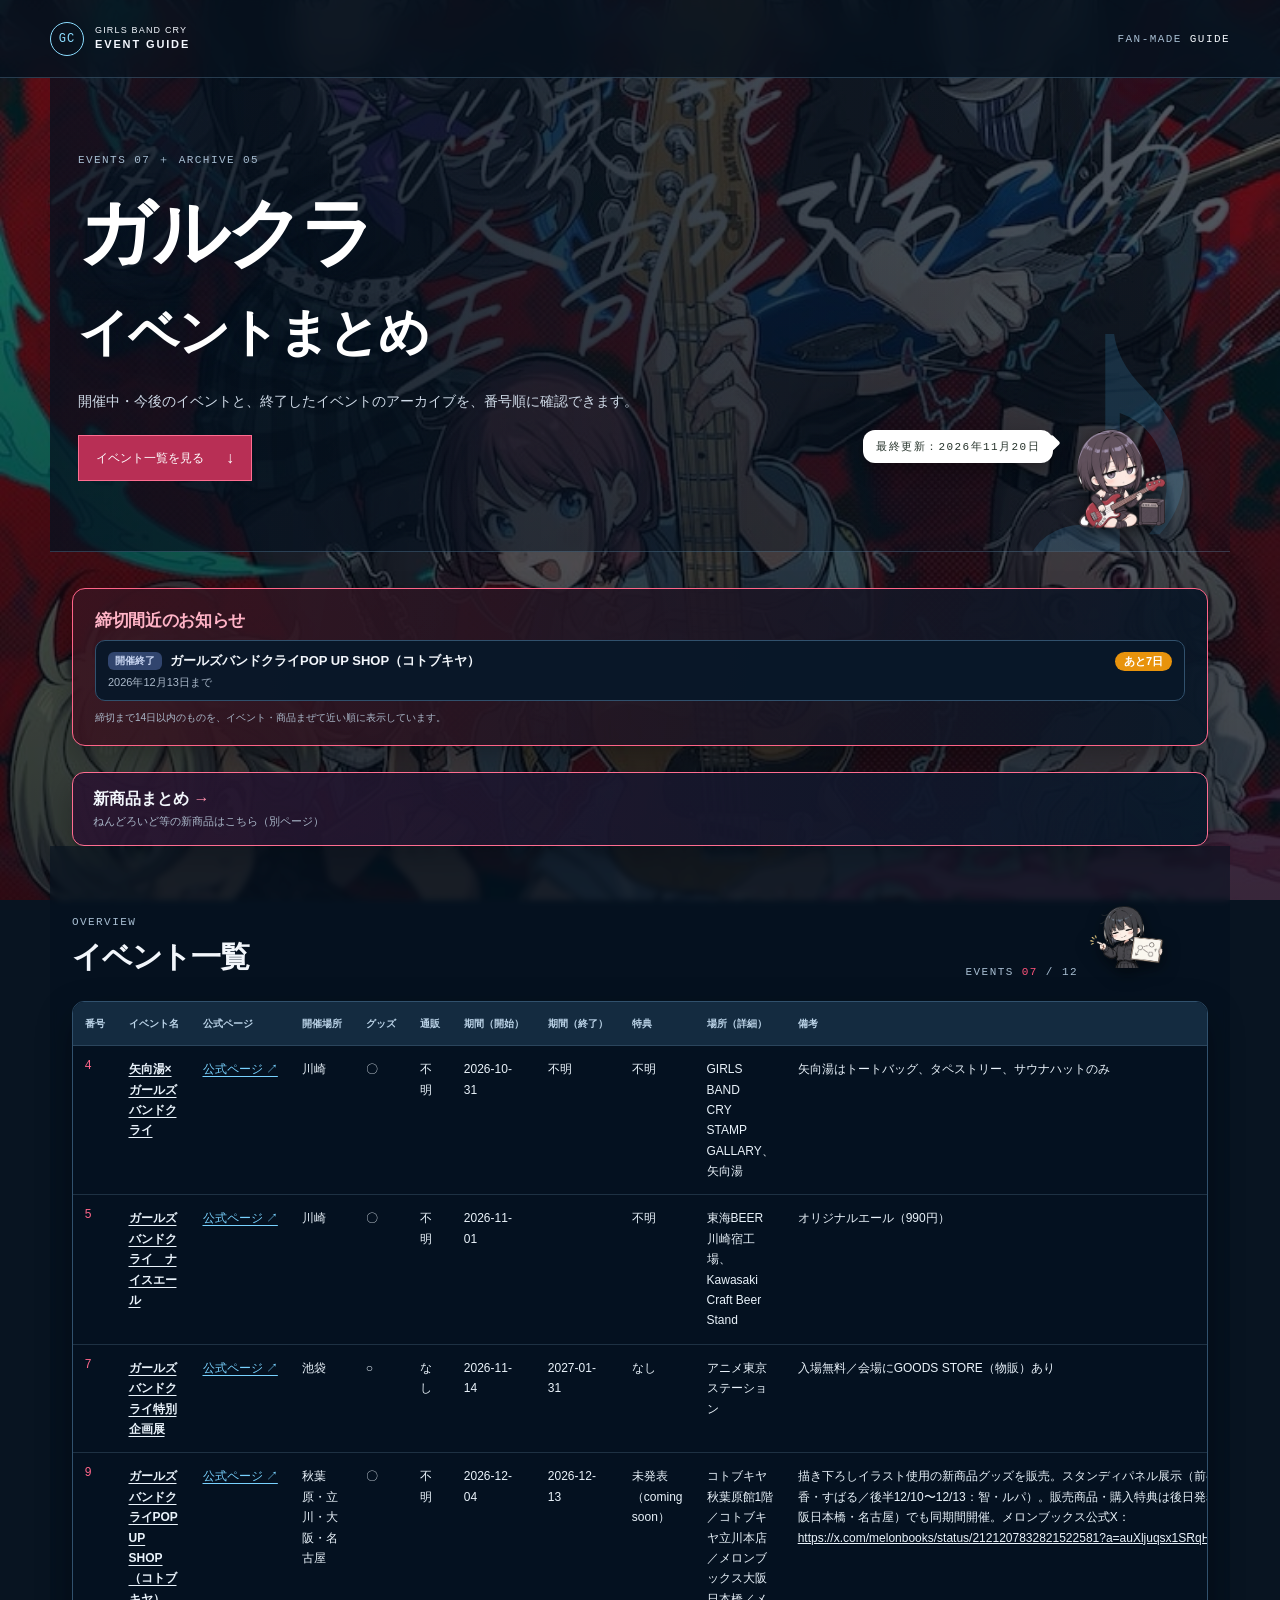
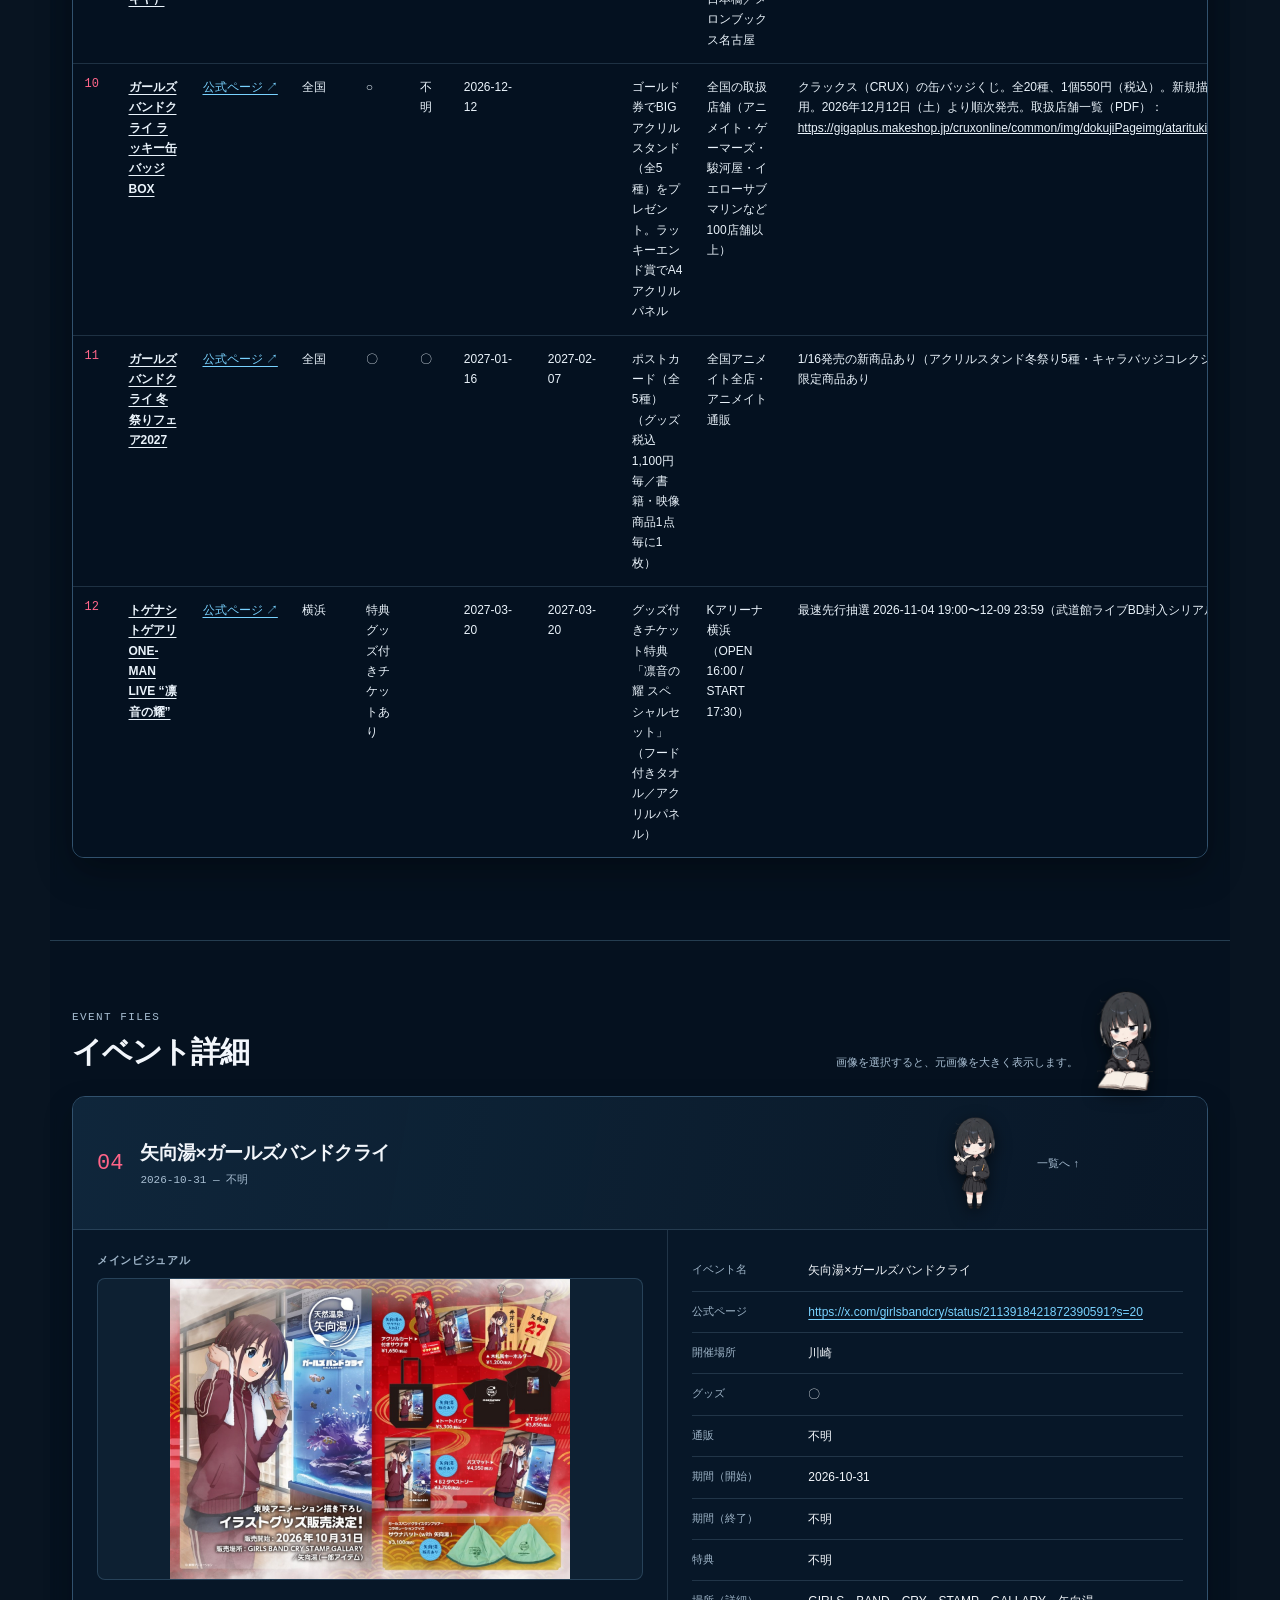
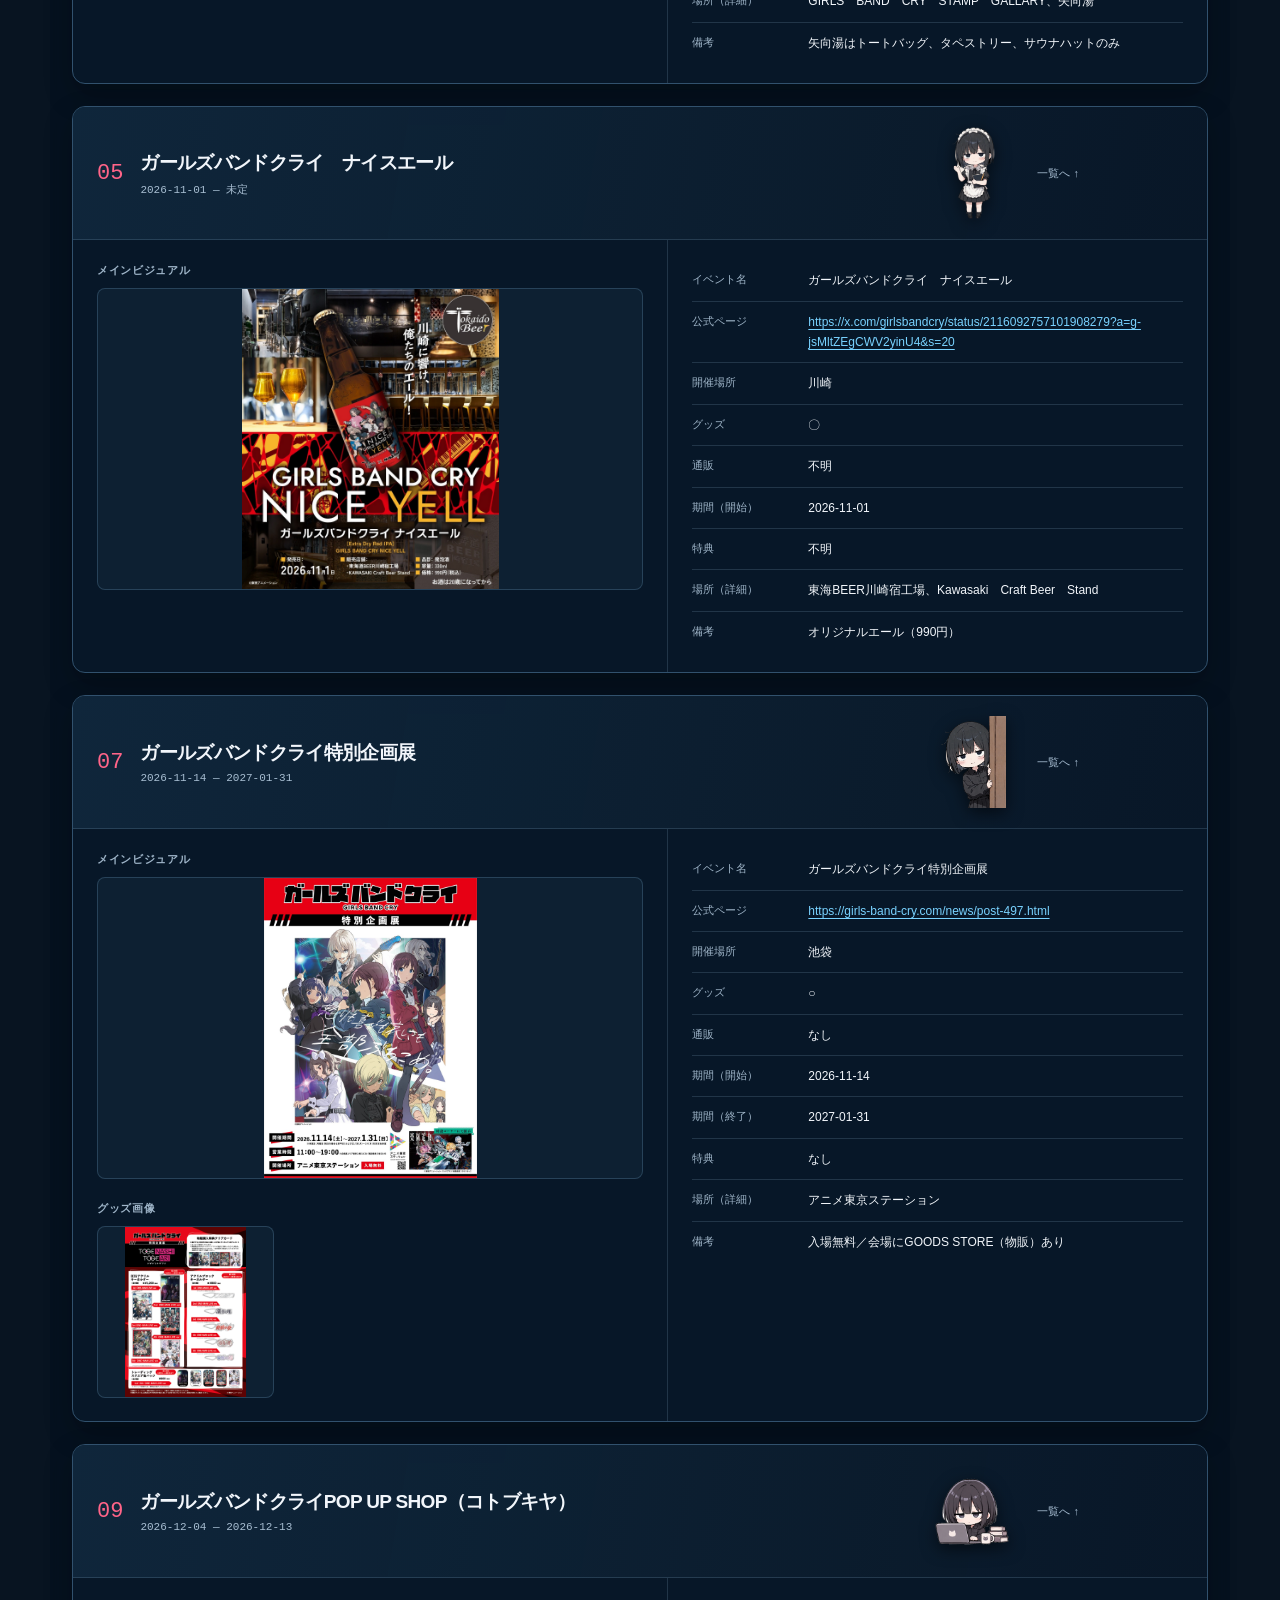
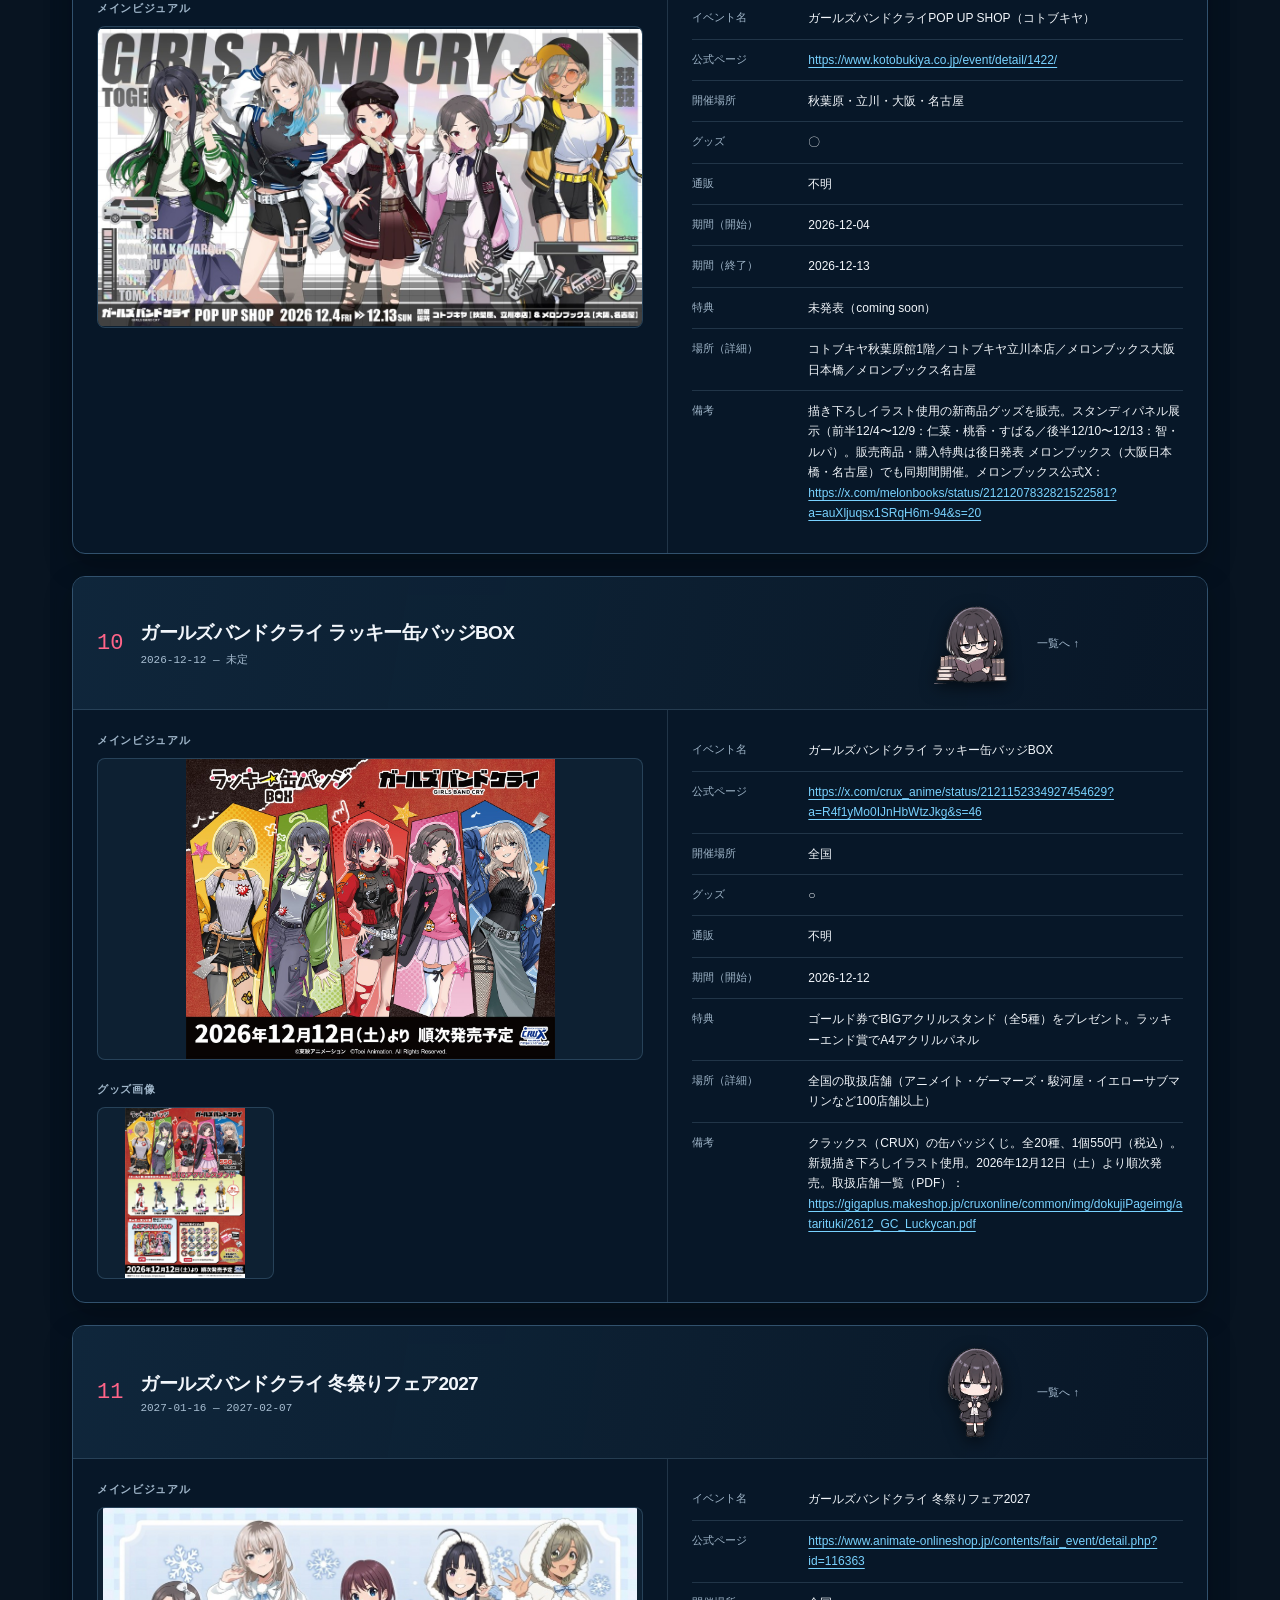
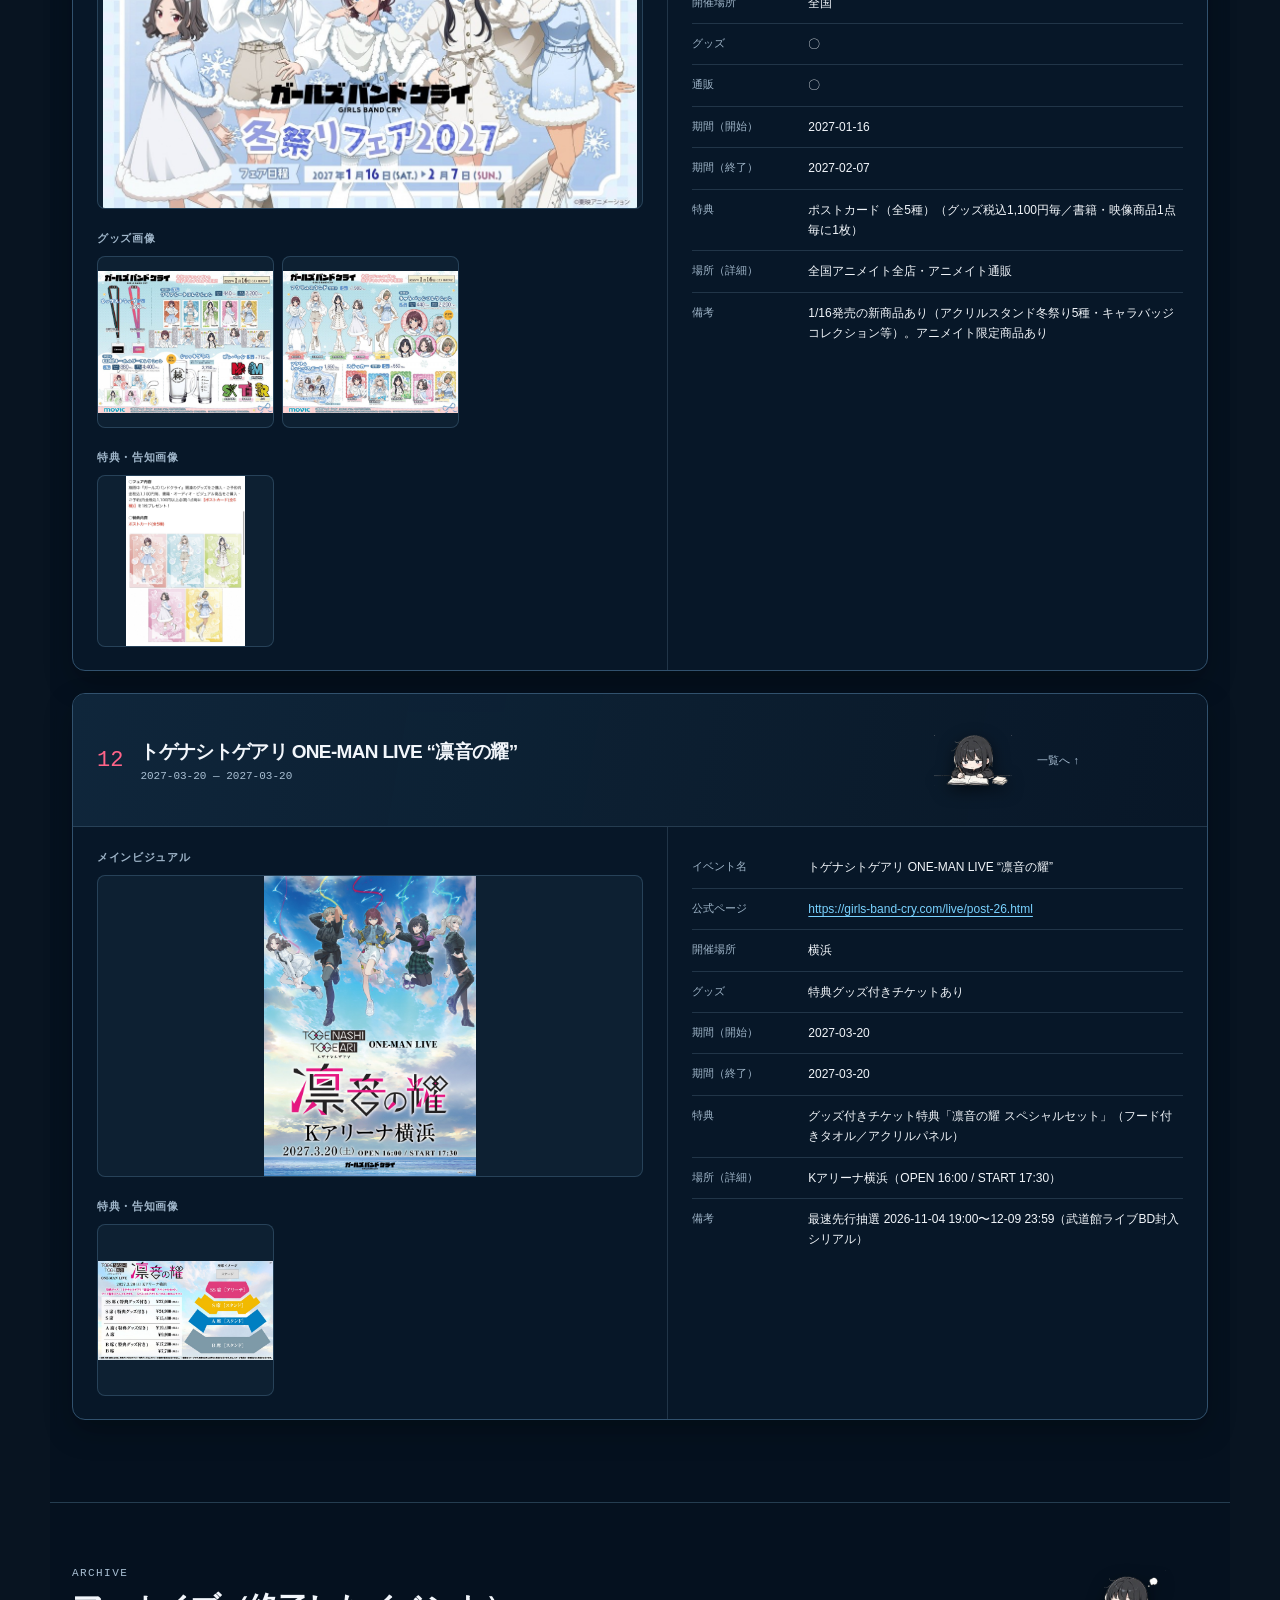
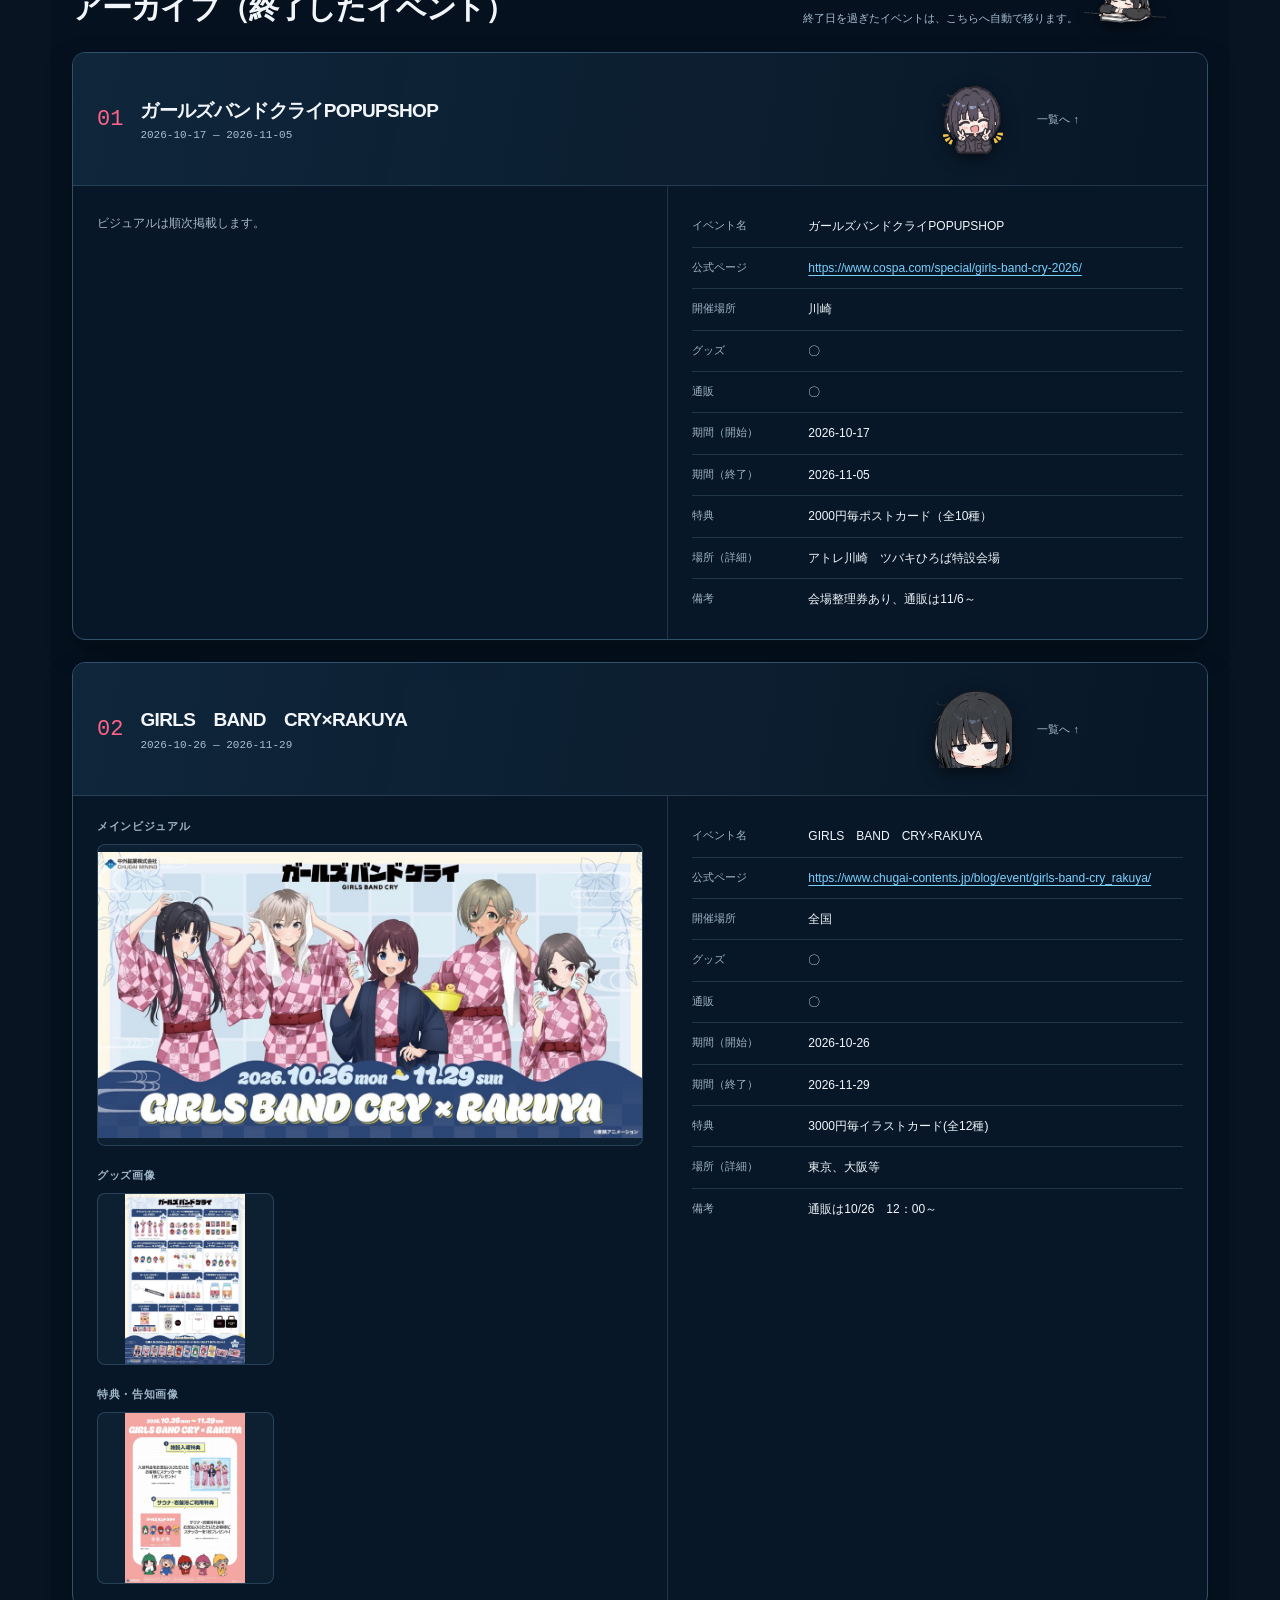
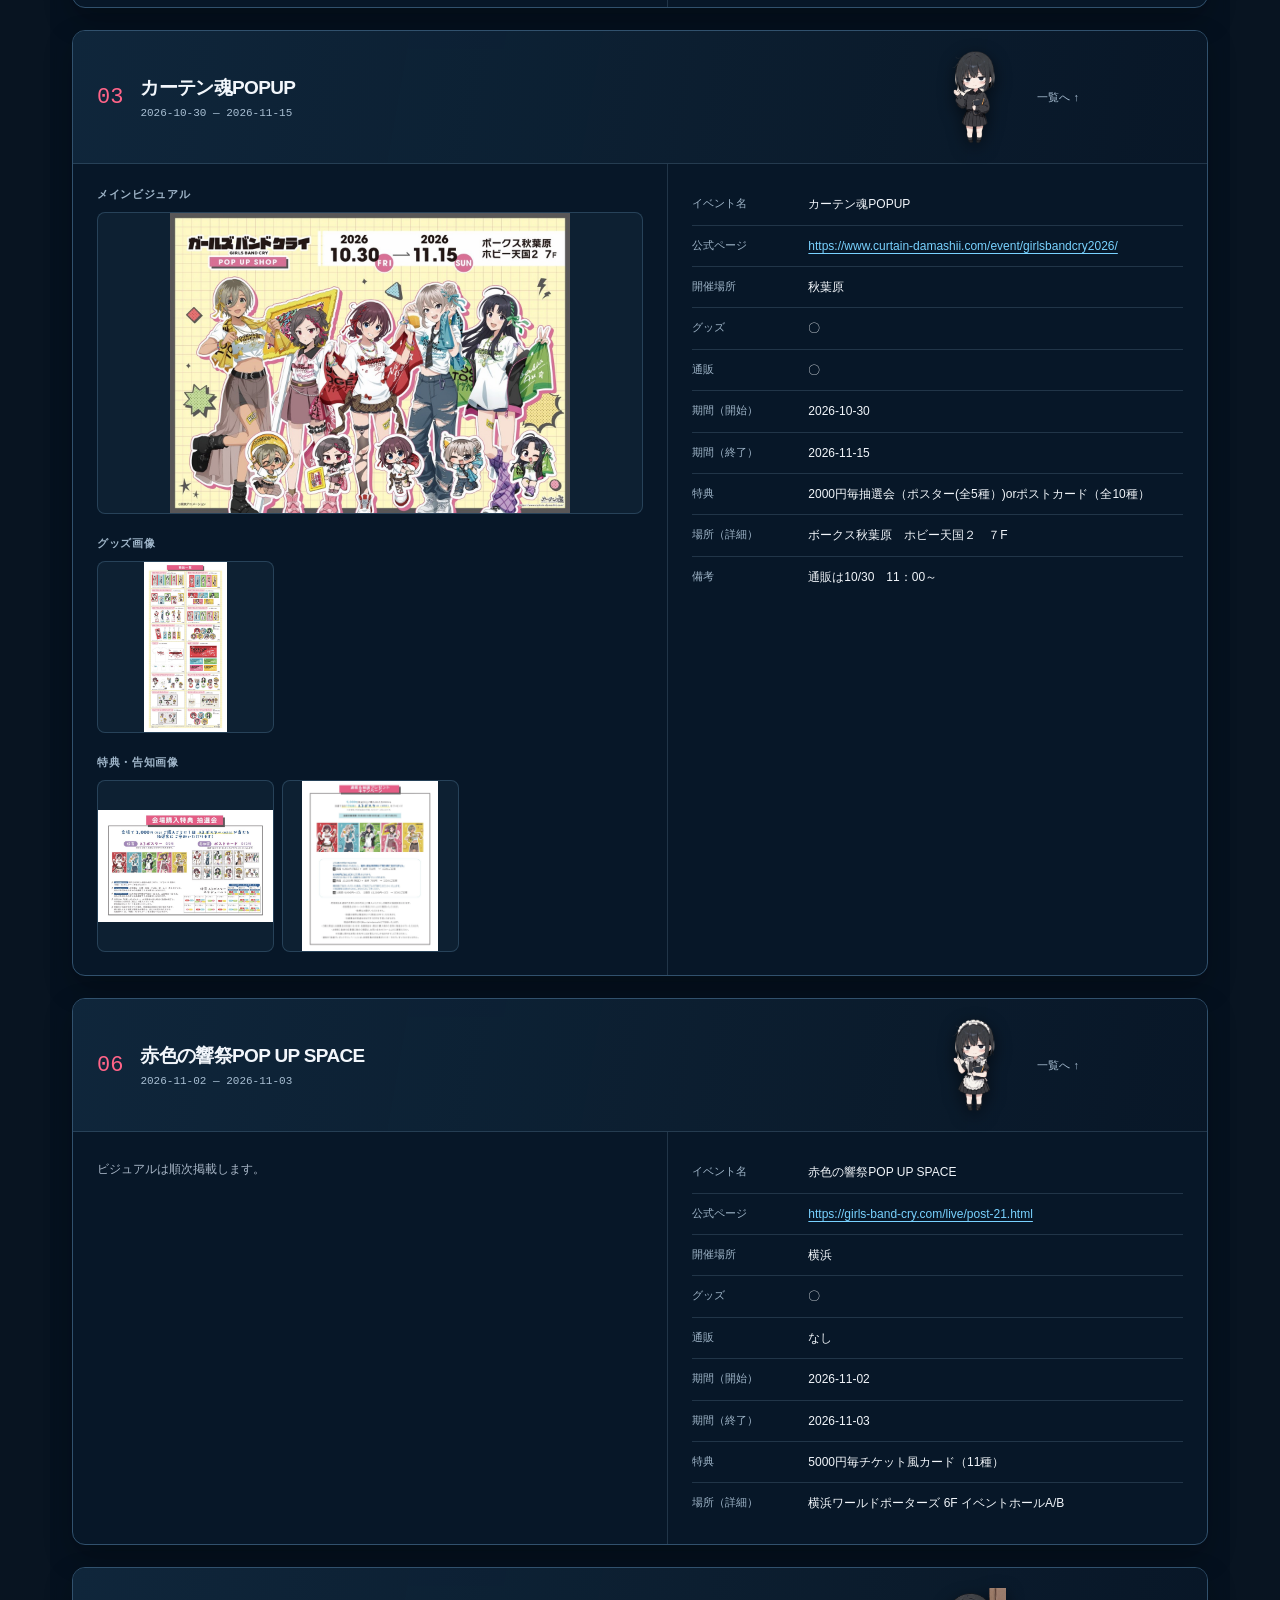
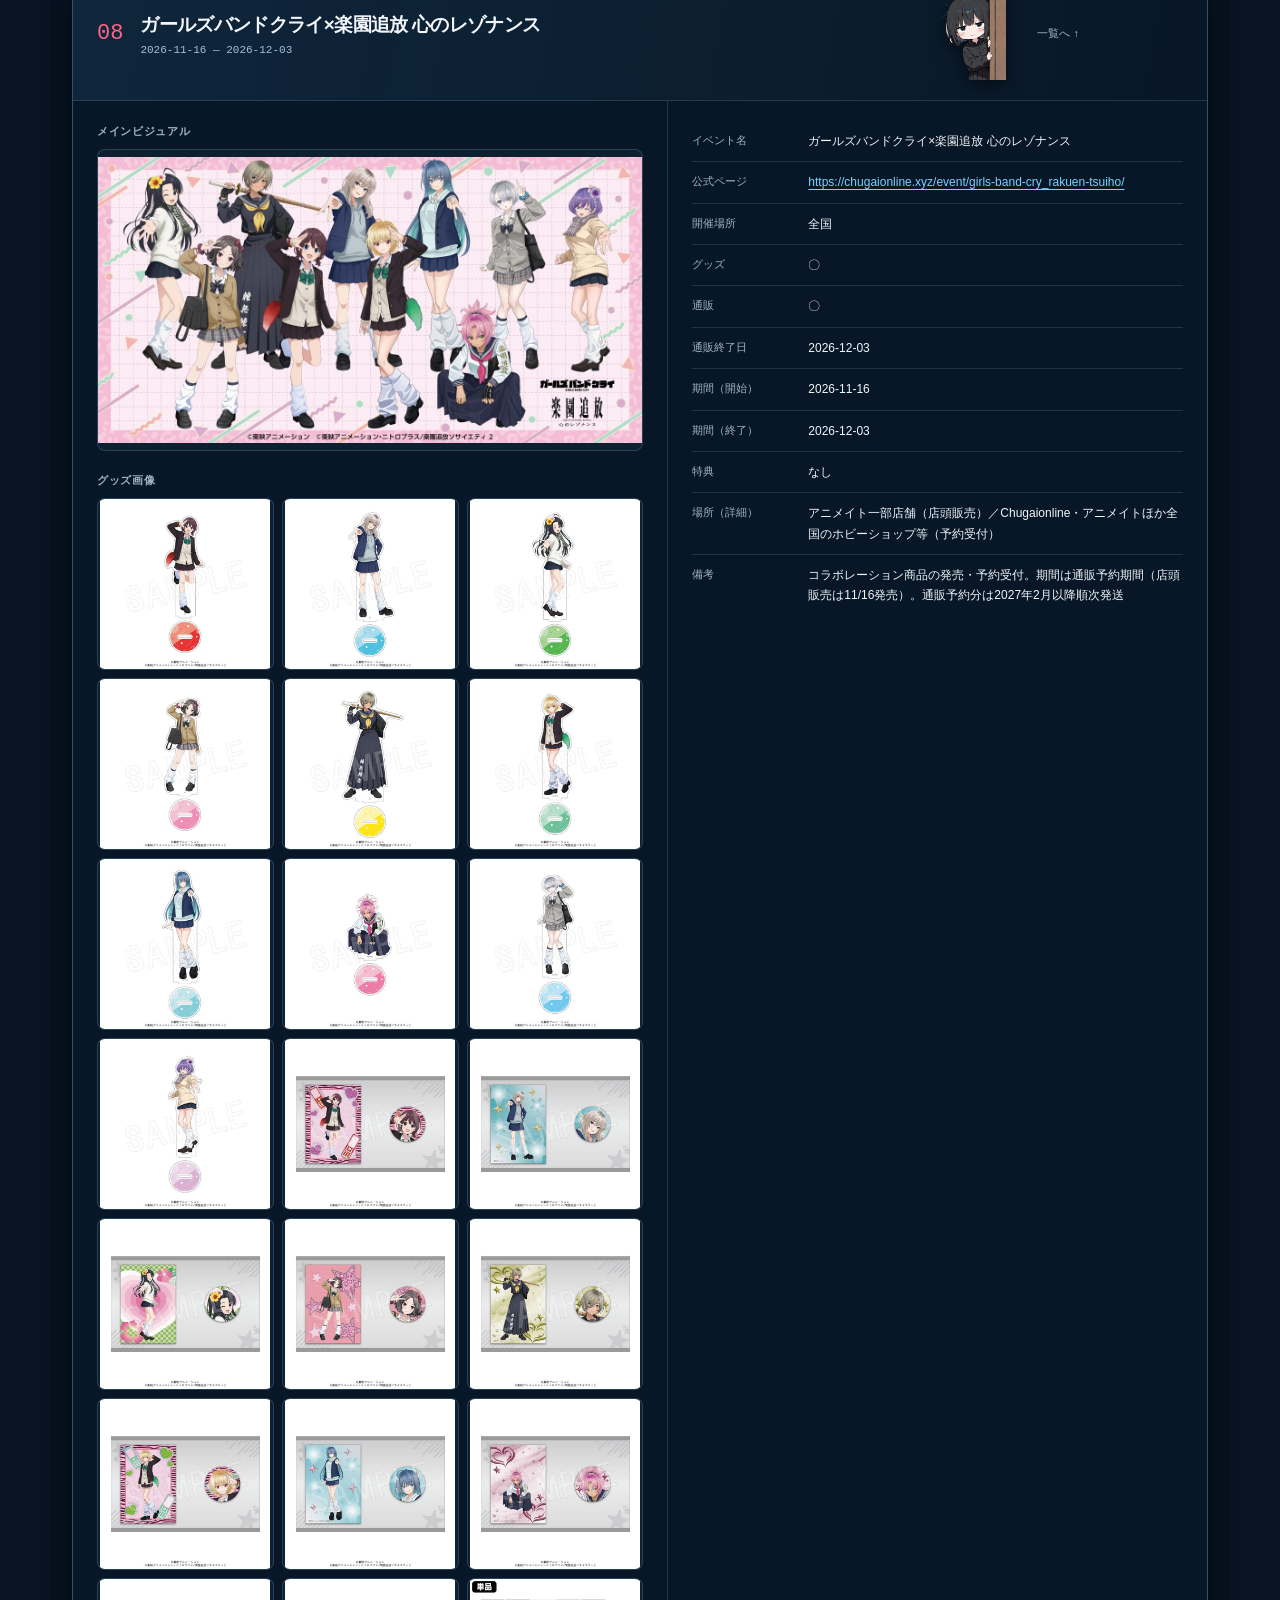
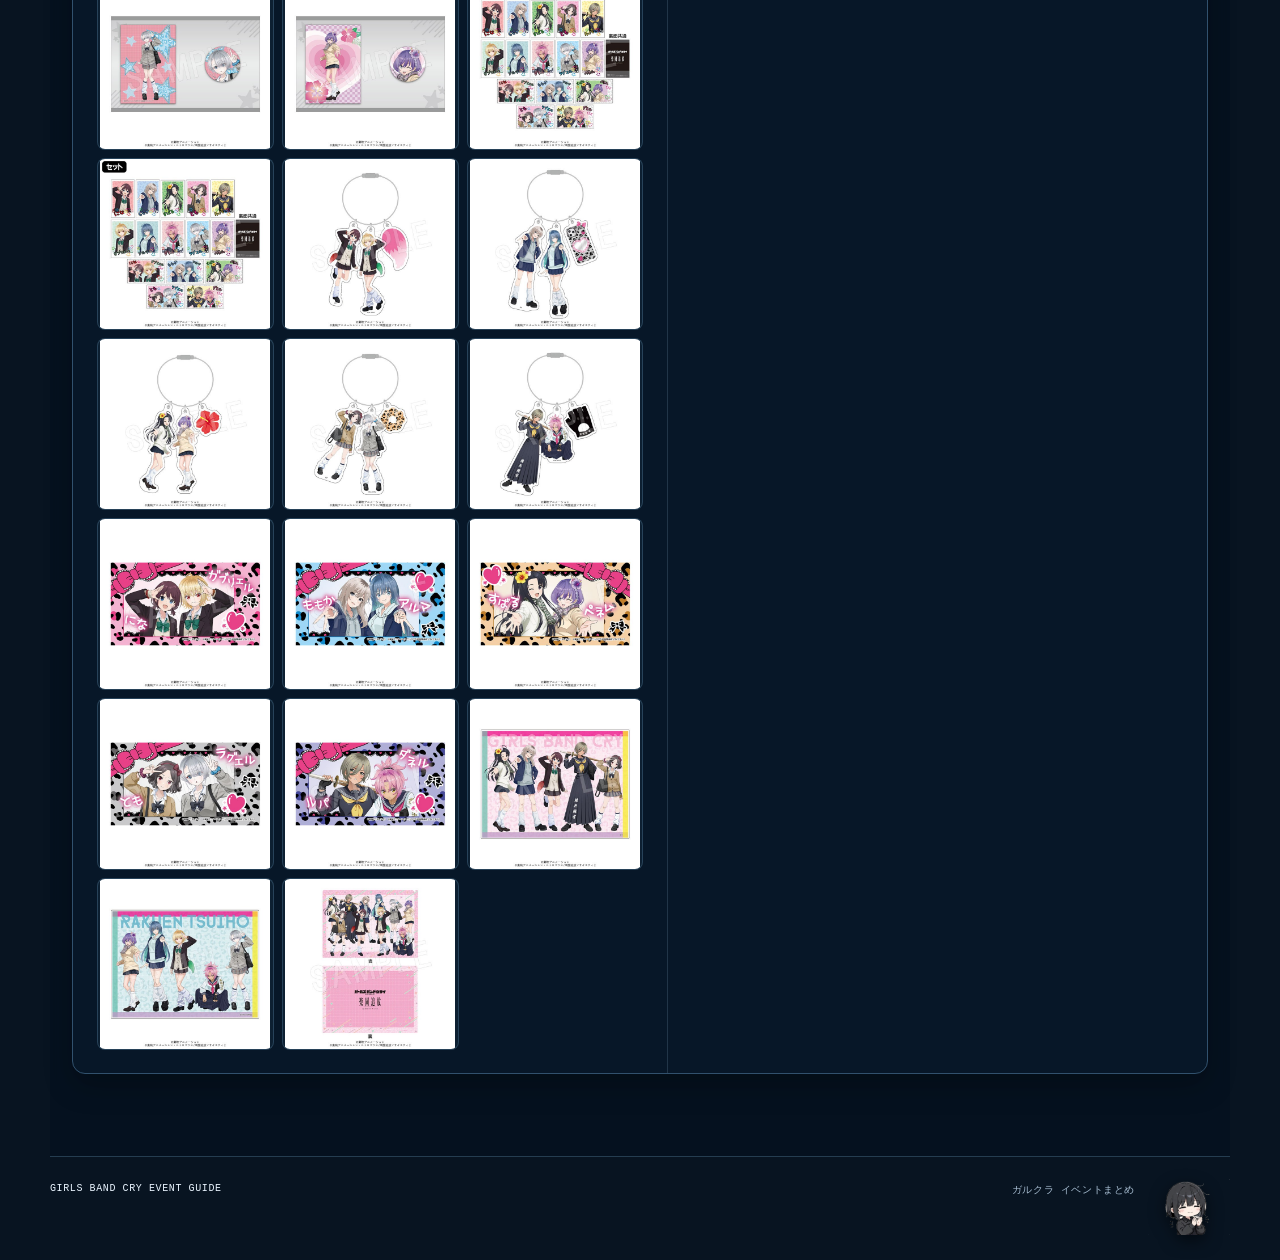
==== commit adc977df: "新商品6点を追加、最終更新日の吹き出し表示を追加" ====
--- a/index.html
+++ b/index.html
@@ -3,13 +3,13 @@
 <head>
 <meta charset="utf-8"><meta name="viewport" content="width=device-width, initial-scale=1"><meta name="theme-color" content="#f4f1e9">
 <meta name="description" content="GIRLS BAND CRY関連イベントの開催情報、公式リンク、ビジュアルをまとめた一覧ページです。">
-<title>ガルクラ イベントまとめ</title><link rel="stylesheet" href="styles.css?v=20261119-1"><script src="events-data.js?v=20261119-1" defer></script><script src="goods-data.js?v=20261119-1" defer></script><script src="app.js?v=20261119-1" defer></script>
+<title>ガルクラ イベントまとめ</title><link rel="stylesheet" href="styles.css?v=20261120-1"><script src="events-data.js?v=20261120-1" defer></script><script src="goods-data.js?v=20261120-1" defer></script><script src="app.js?v=20261120-1" defer></script>
 </head>
 <body class="themed-page">
 <header class="site-header" id="top"><div class="header-inner"><a class="brand" href="#top" aria-label="ページの先頭へ"><span class="brand-mark" aria-hidden="true">GC</span><span>GIRLS BAND CRY<br><strong>EVENT GUIDE</strong></span></a><p class="edition">FAN-MADE <span>GUIDE</span></p></div></header>
 <main>
 <section class="intro" aria-labelledby="page-title">
-<img class="mascot-sticker intro-mascot" src="assets/decor/mascot-15.png" alt="" aria-hidden="true"><p class="eyebrow" id="event-count-label">EVENTS</p><h1 id="page-title">ガルクラ<br><span>イベントまとめ</span></h1><p class="intro-copy">開催中・今後のイベントと、終了したイベントのアーカイブを、番号順に確認できます。</p><a class="primary-link" href="#event-list">イベント一覧を見る <span aria-hidden="true">↓</span></a><span class="intro-graphic" aria-hidden="true">♪</span></section>
+<img class="mascot-sticker intro-mascot" src="assets/decor/mascot-15.png" alt="" aria-hidden="true"><p class="eyebrow" id="event-count-label">EVENTS</p><h1 id="page-title">ガルクラ<br><span>イベントまとめ</span></h1><p class="intro-copy">開催中・今後のイベントと、終了したイベントのアーカイブを、番号順に確認できます。</p><p class="update-date">最終更新：2026年11月20日</p><a class="primary-link" href="#event-list">イベント一覧を見る <span aria-hidden="true">↓</span></a><span class="intro-graphic" aria-hidden="true">♪</span></section>
 <section class="notice-section" id="deadline-notice" aria-labelledby="notice-title" hidden><div class="notice-card"><h2 id="notice-title">締切間近のお知らせ</h2><div id="notice-list"></div><p class="notice-note">締切まで14日以内のものを、イベント・商品まぜて近い順に表示しています。</p></div></section>
 <a class="goods-banner" href="goods.html"><span class="goods-banner-title">新商品まとめ <span aria-hidden="true">→</span></span><span class="goods-banner-sub">ねんどろいど等の新商品はこちら（別ページ）</span></a>
 <section class="list-section" id="event-list" aria-labelledby="list-title"><div class="section-heading list-heading"><div><p class="eyebrow">OVERVIEW</p><h2 id="list-title">イベント一覧</h2></div><span class="count" id="current-count"></span><img class="mascot-sticker heading-mascot" src="assets/decor/mascot-03.png" alt="" aria-hidden="true"></div><p class="scroll-note">表は左右にスクロールできます <span aria-hidden="true">↔</span></p><div class="table-scroll" role="region" aria-label="イベント一覧表。左右にスクロールできます" tabindex="0"><table><thead><tr><th>番号</th><th>イベント名</th><th>公式ページ</th><th>開催場所</th><th>グッズ</th><th>通販</th><th>期間（開始）</th><th>期間（終了）</th><th>特典</th><th>場所（詳細）</th><th>備考</th></tr></thead><tbody id="event-rows"></tbody></table></div></section>
--- a/styles.css
+++ b/styles.css
@@ -49,3 +49,7 @@
 .bonus-item figcaption{font-size:11px;color:var(--muted);margin-top:5px;line-height:1.5}
 .goods-actions{margin:14px 0 4px}
 @media(max-width:760px){.notice-section{padding-top:26px}}
+.update-date{position:relative;z-index:1;font:11px var(--mono);letter-spacing:.13em;color:#d0dbe8;margin:-10px 0 18px}
+.update-date{position:absolute;right:calc(5% + 118px);bottom:88px;z-index:3;margin:0;background:#fff;color:#26332b;padding:9px 13px;border-radius:12px;box-shadow:0 6px 18px rgba(0,0,0,.35)}
+.update-date::after{content:"";position:absolute;right:-5px;bottom:14px;width:12px;height:12px;background:#fff;transform:rotate(45deg);border-radius:2px}
+@media(max-width:760px){.update-date{right:84px;bottom:62px;font-size:10px;padding:7px 10px}.update-date::after{bottom:10px}}
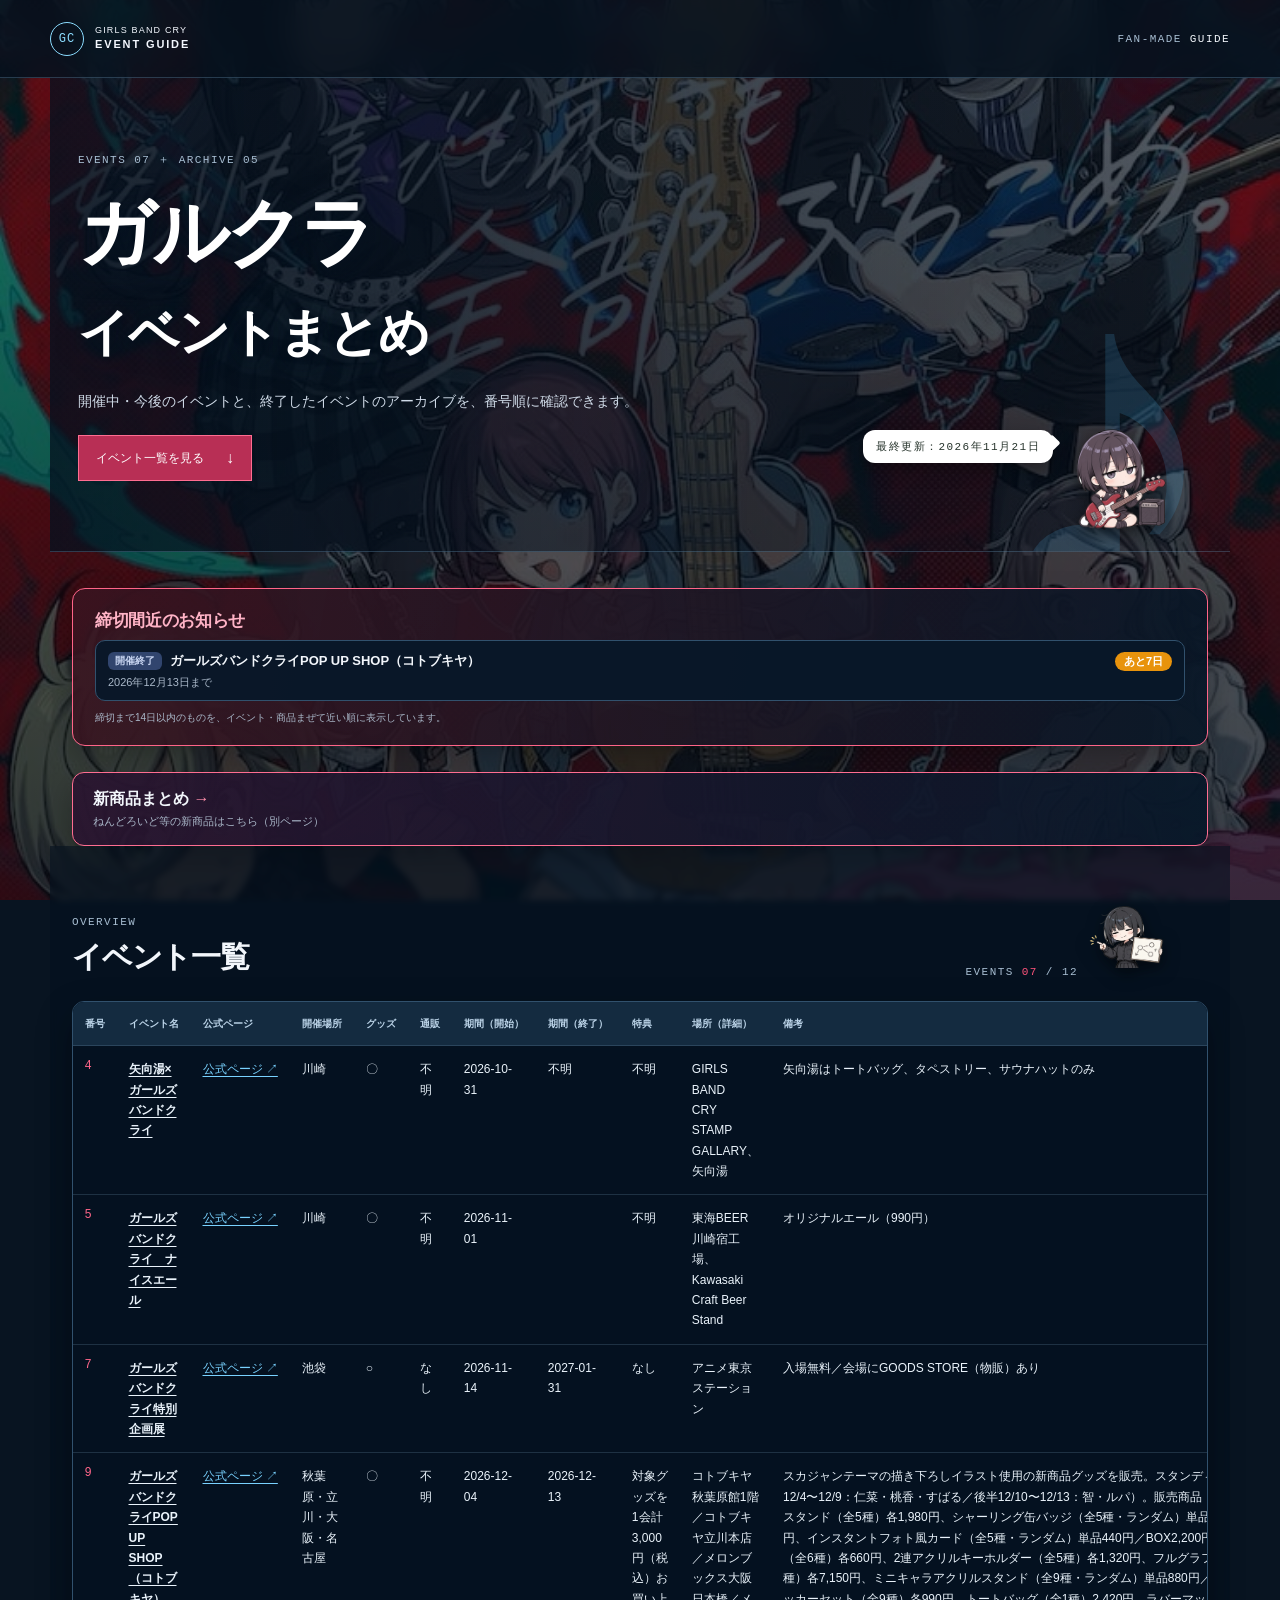
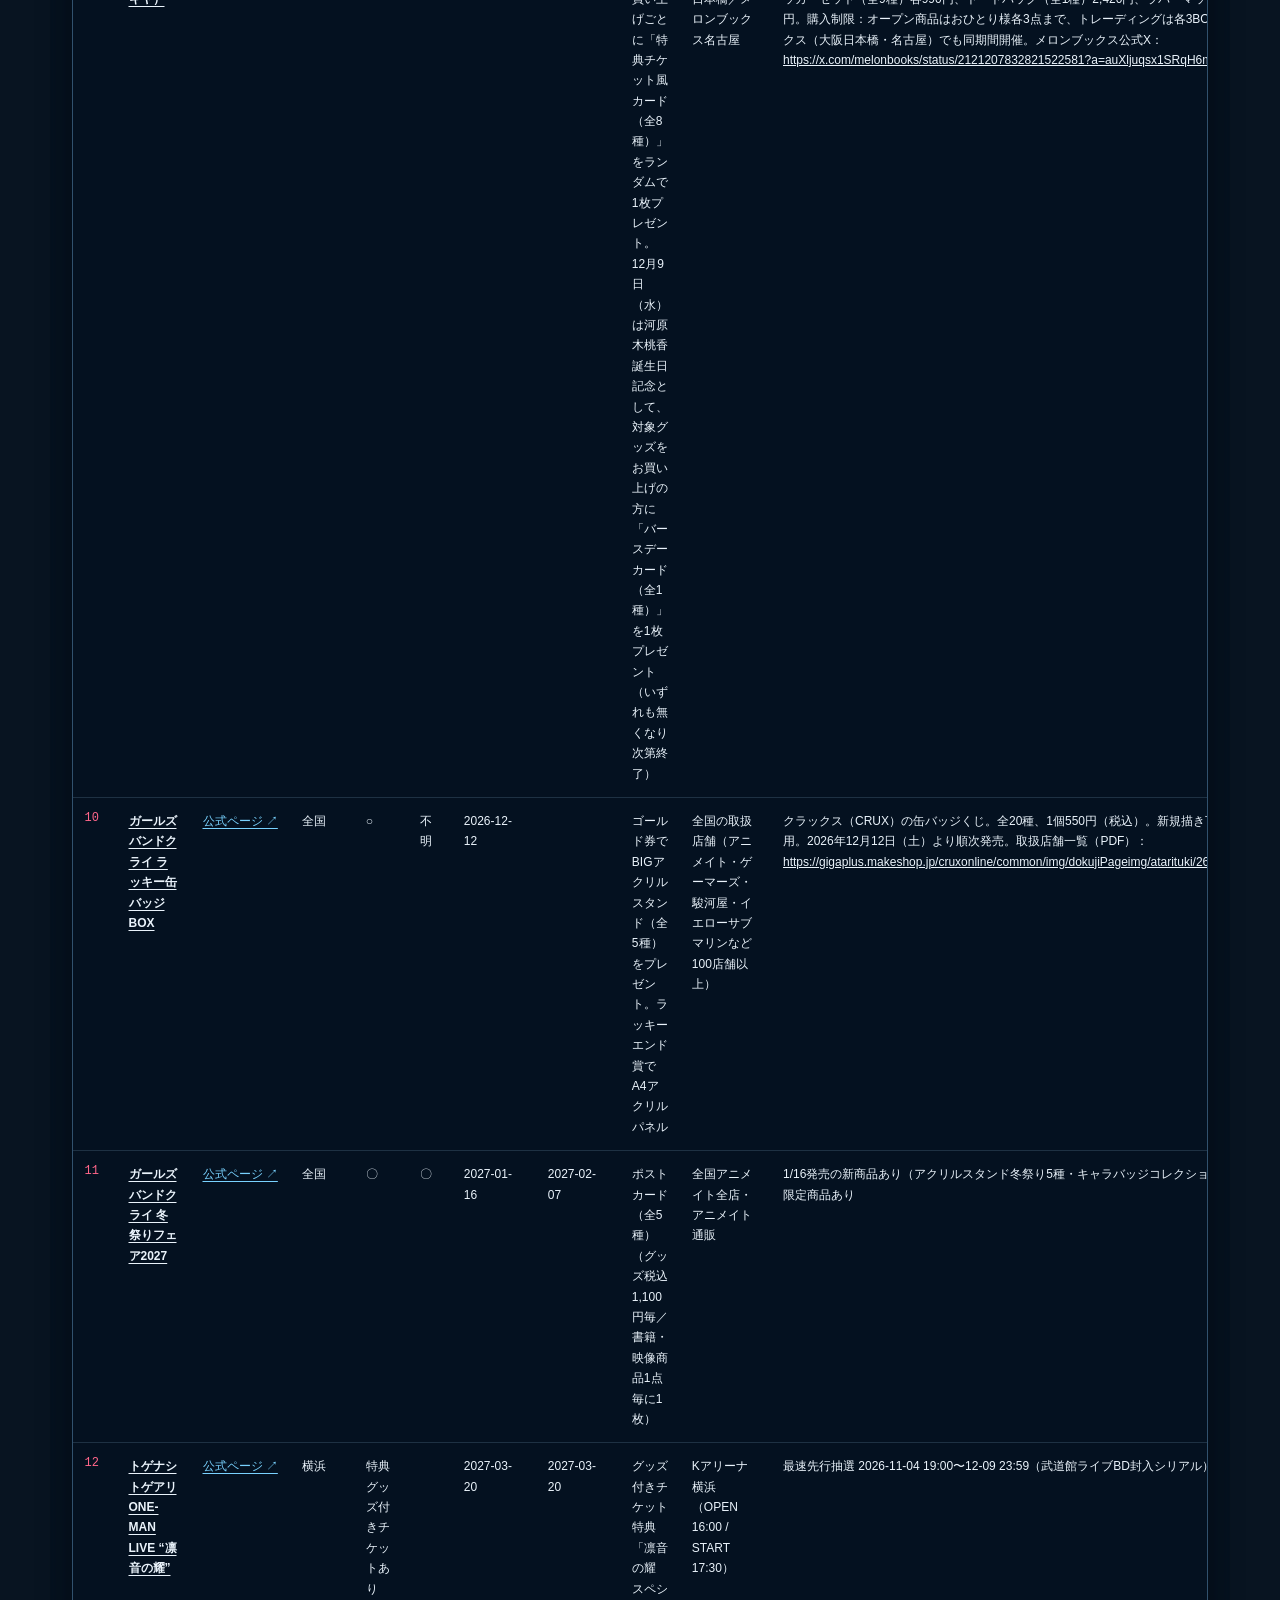
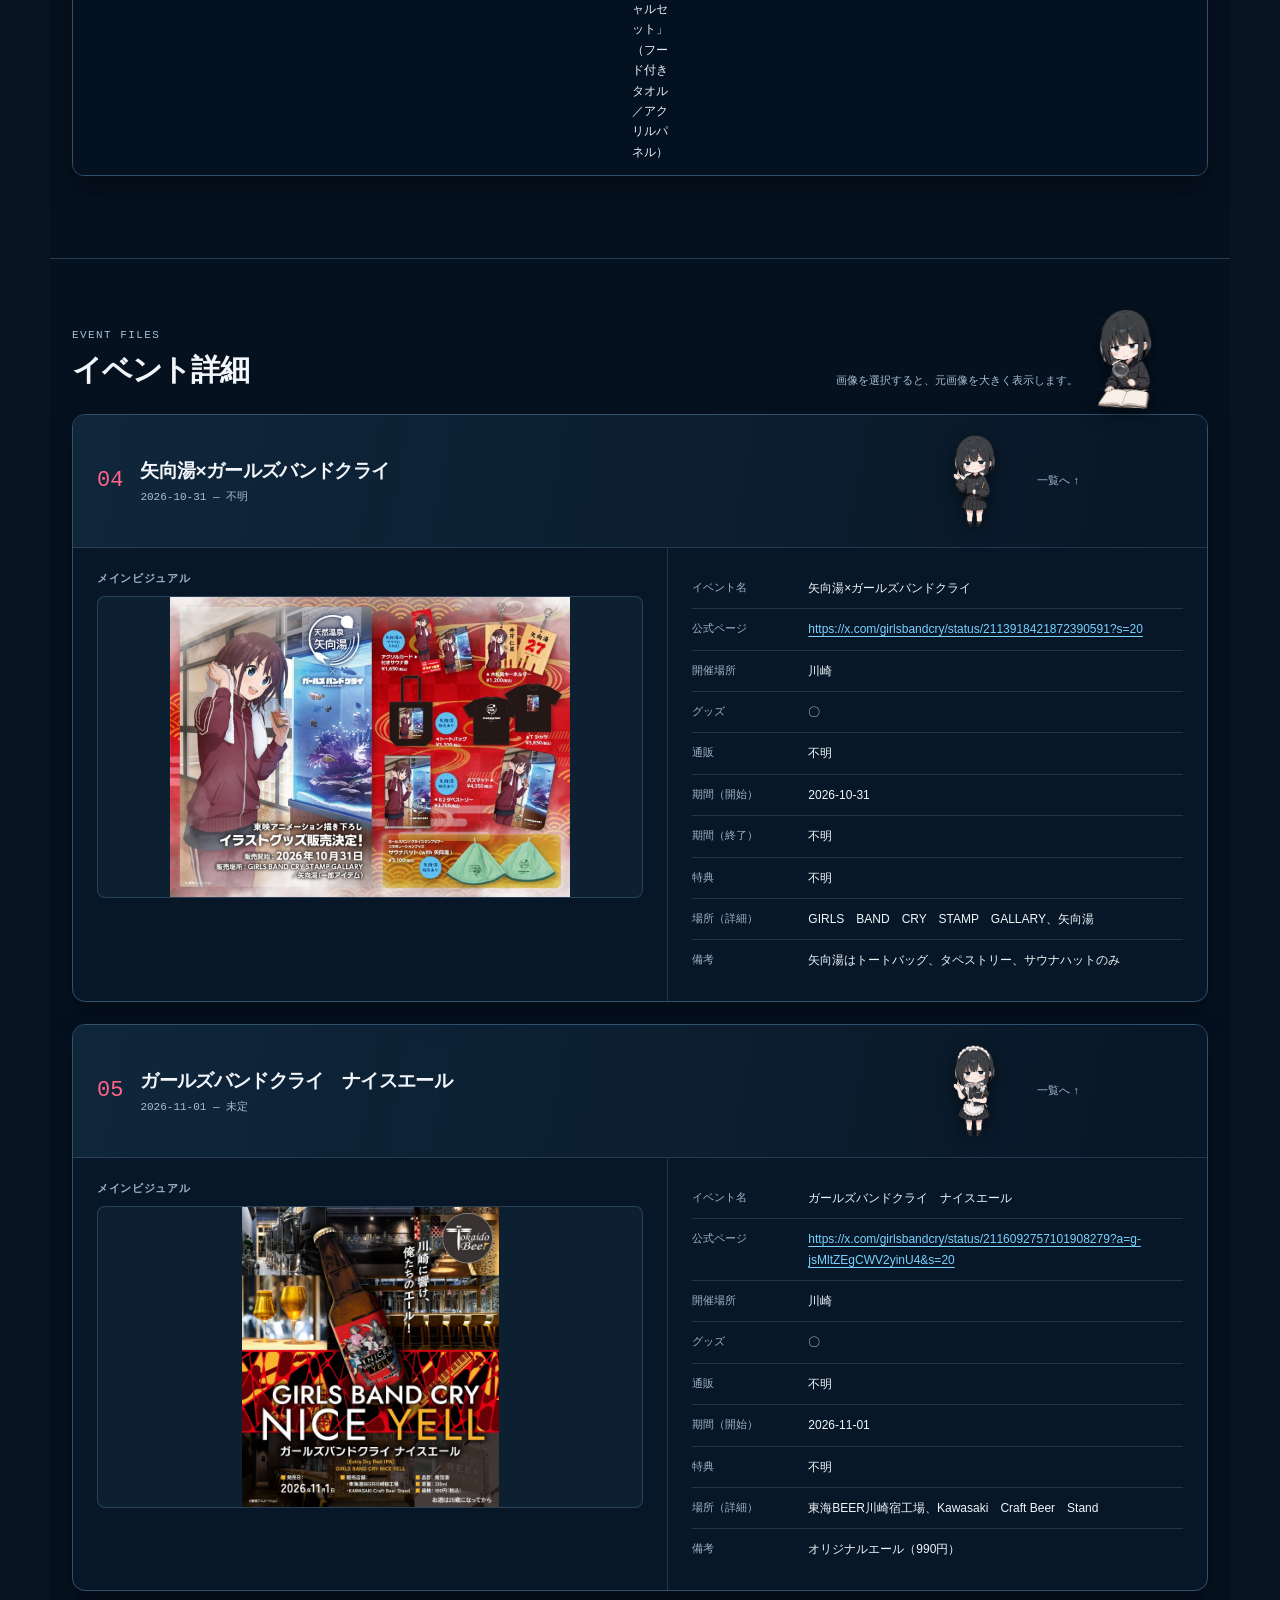
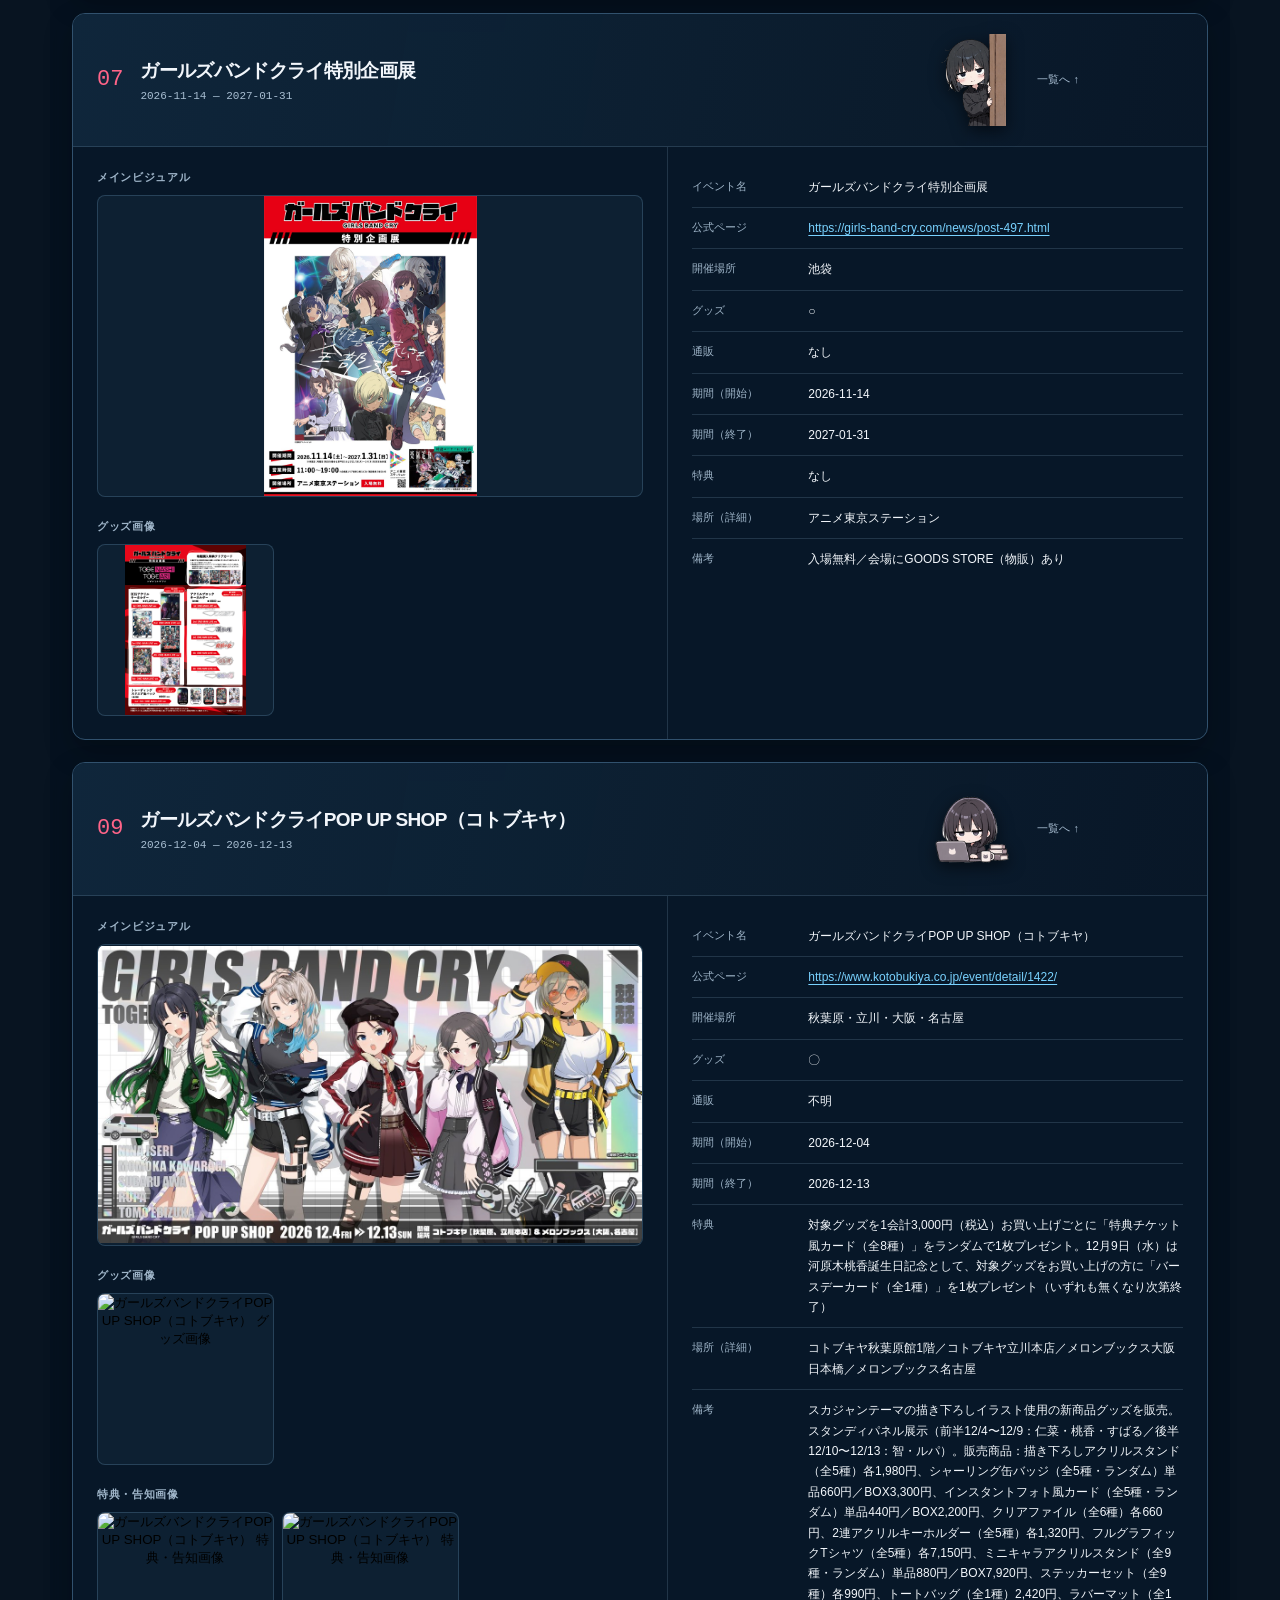
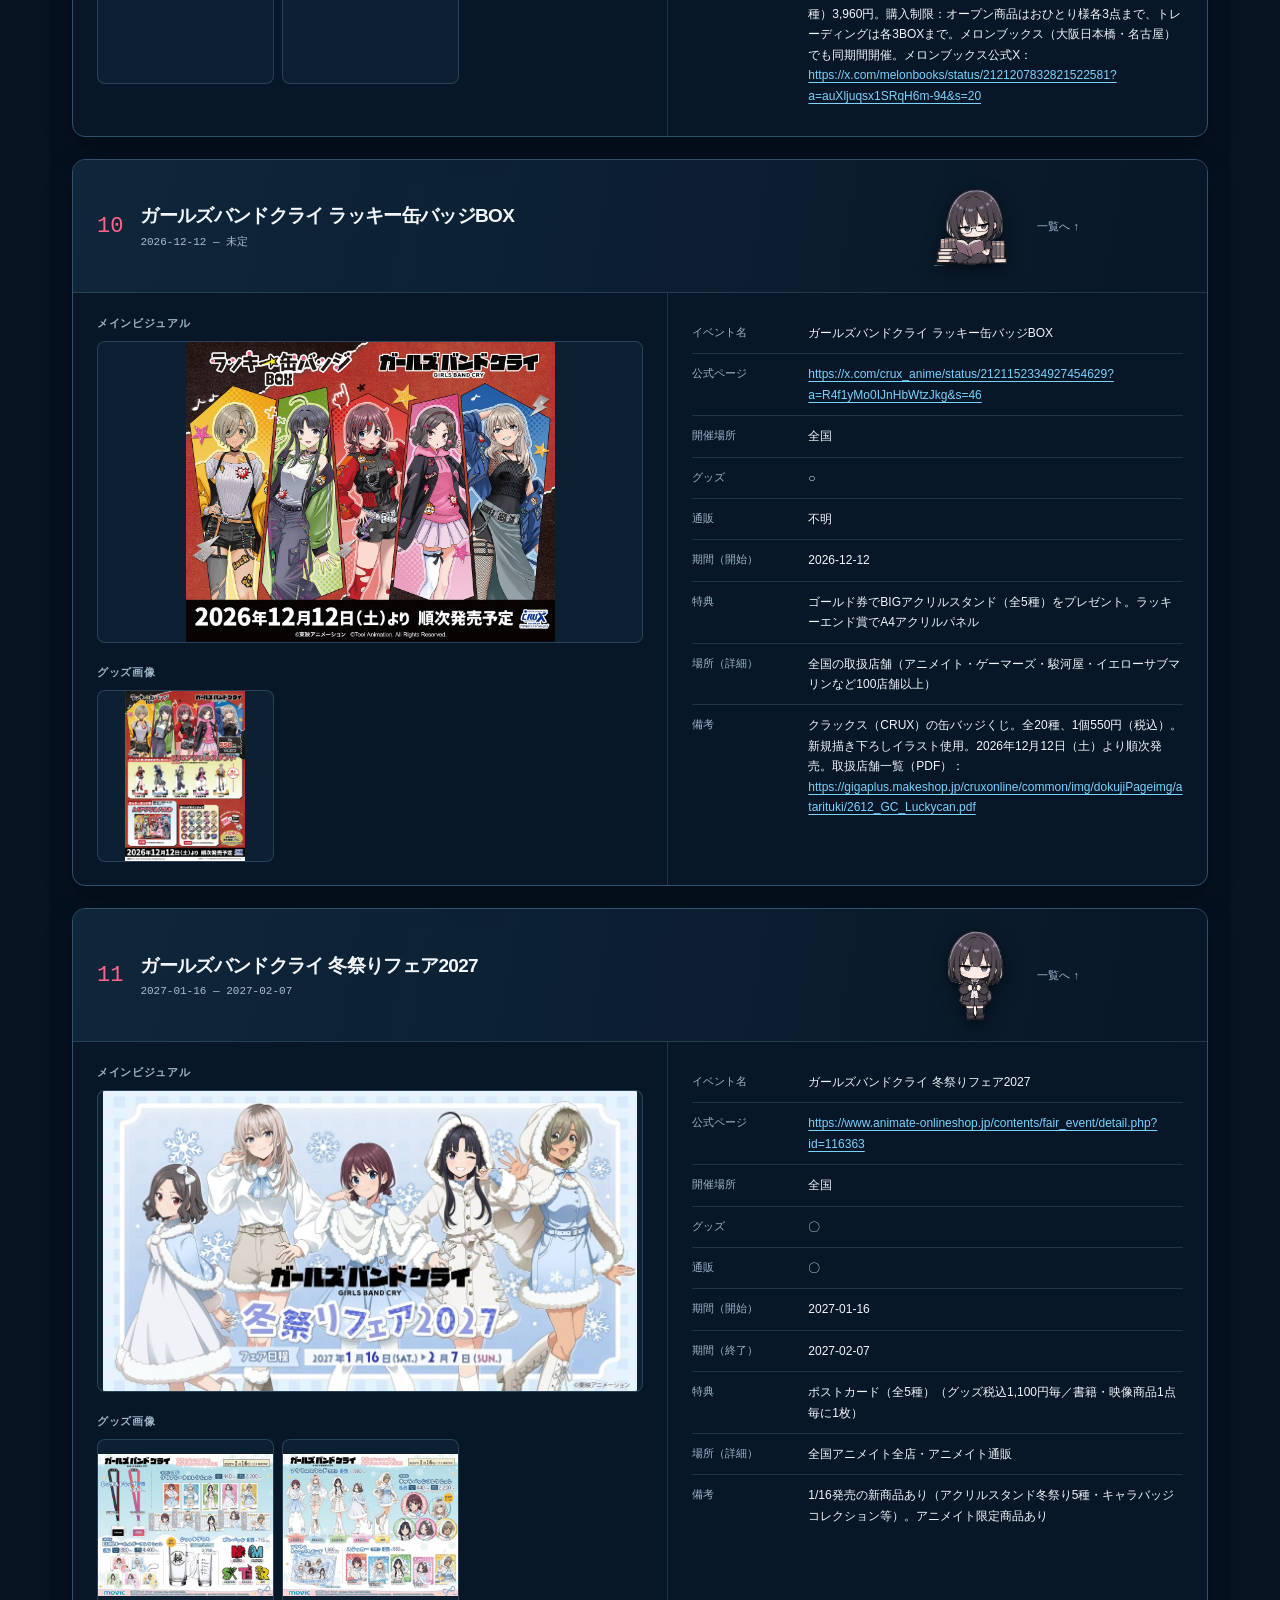
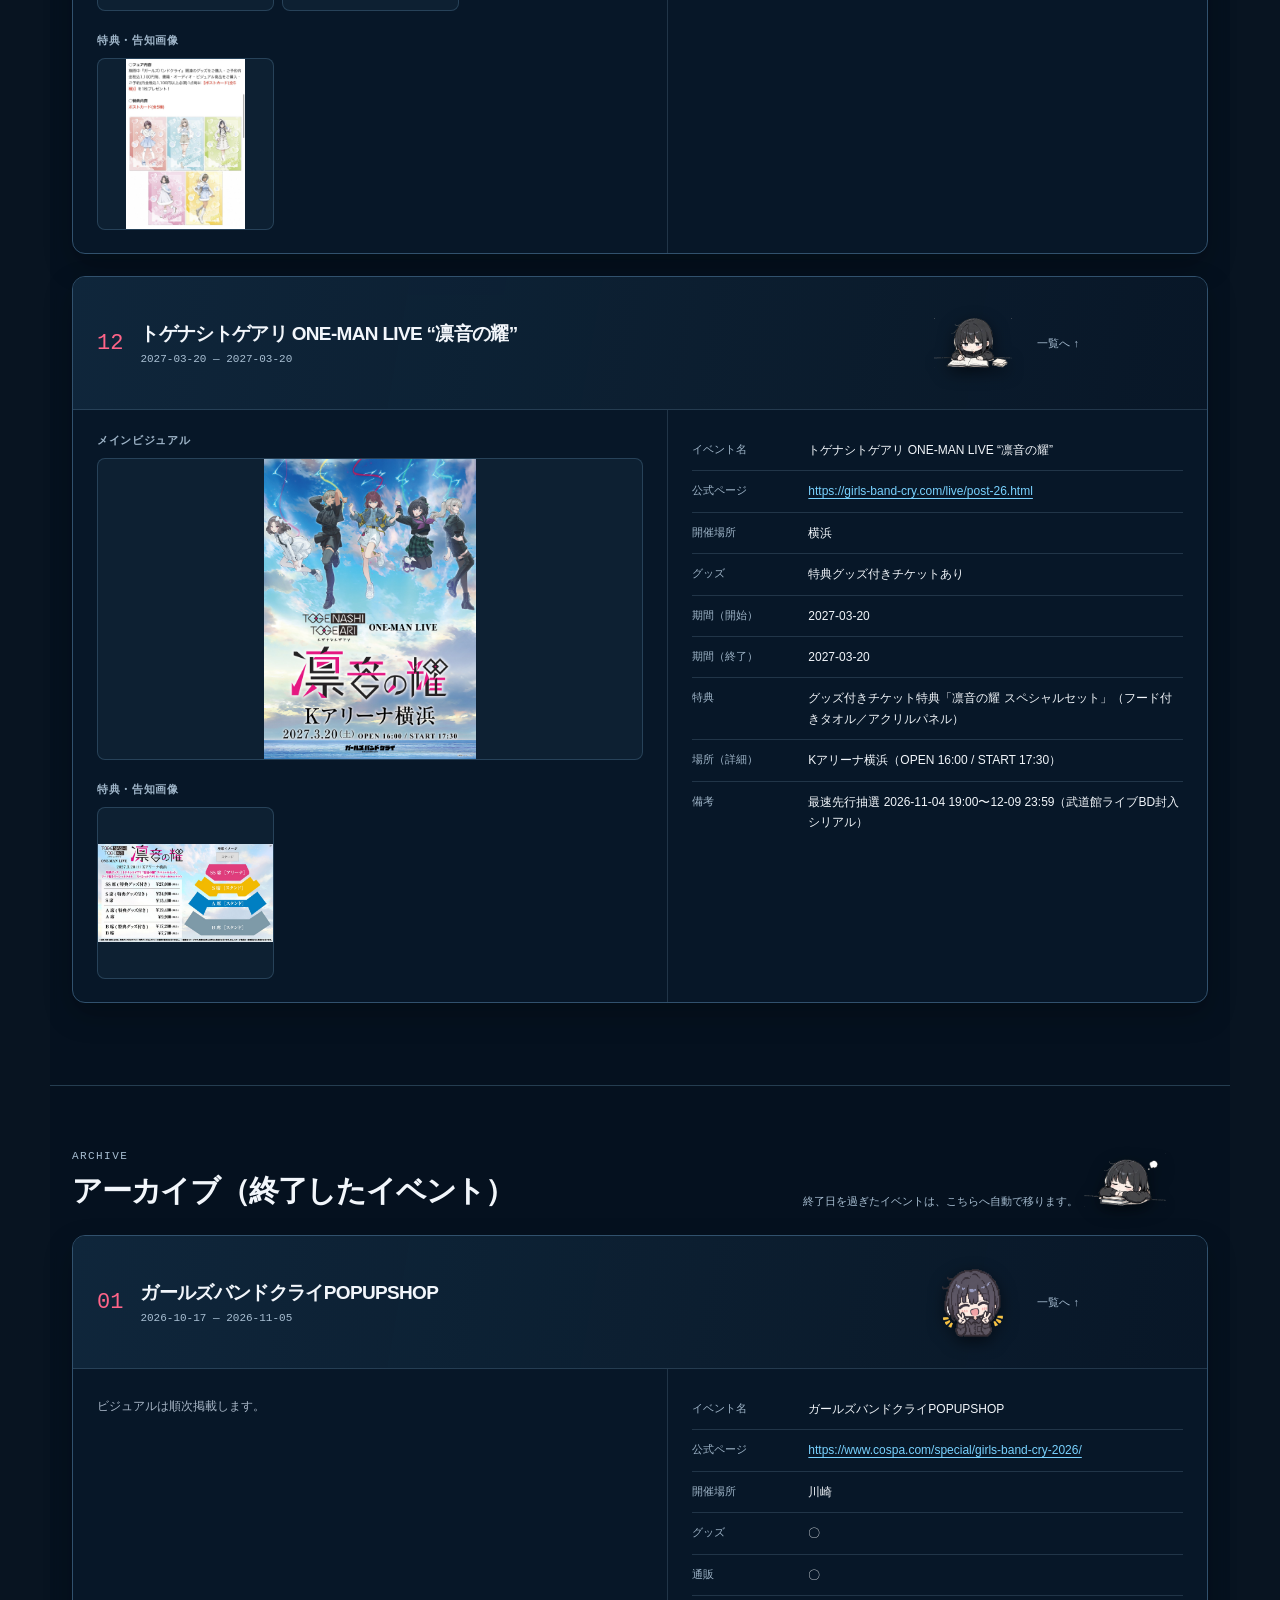
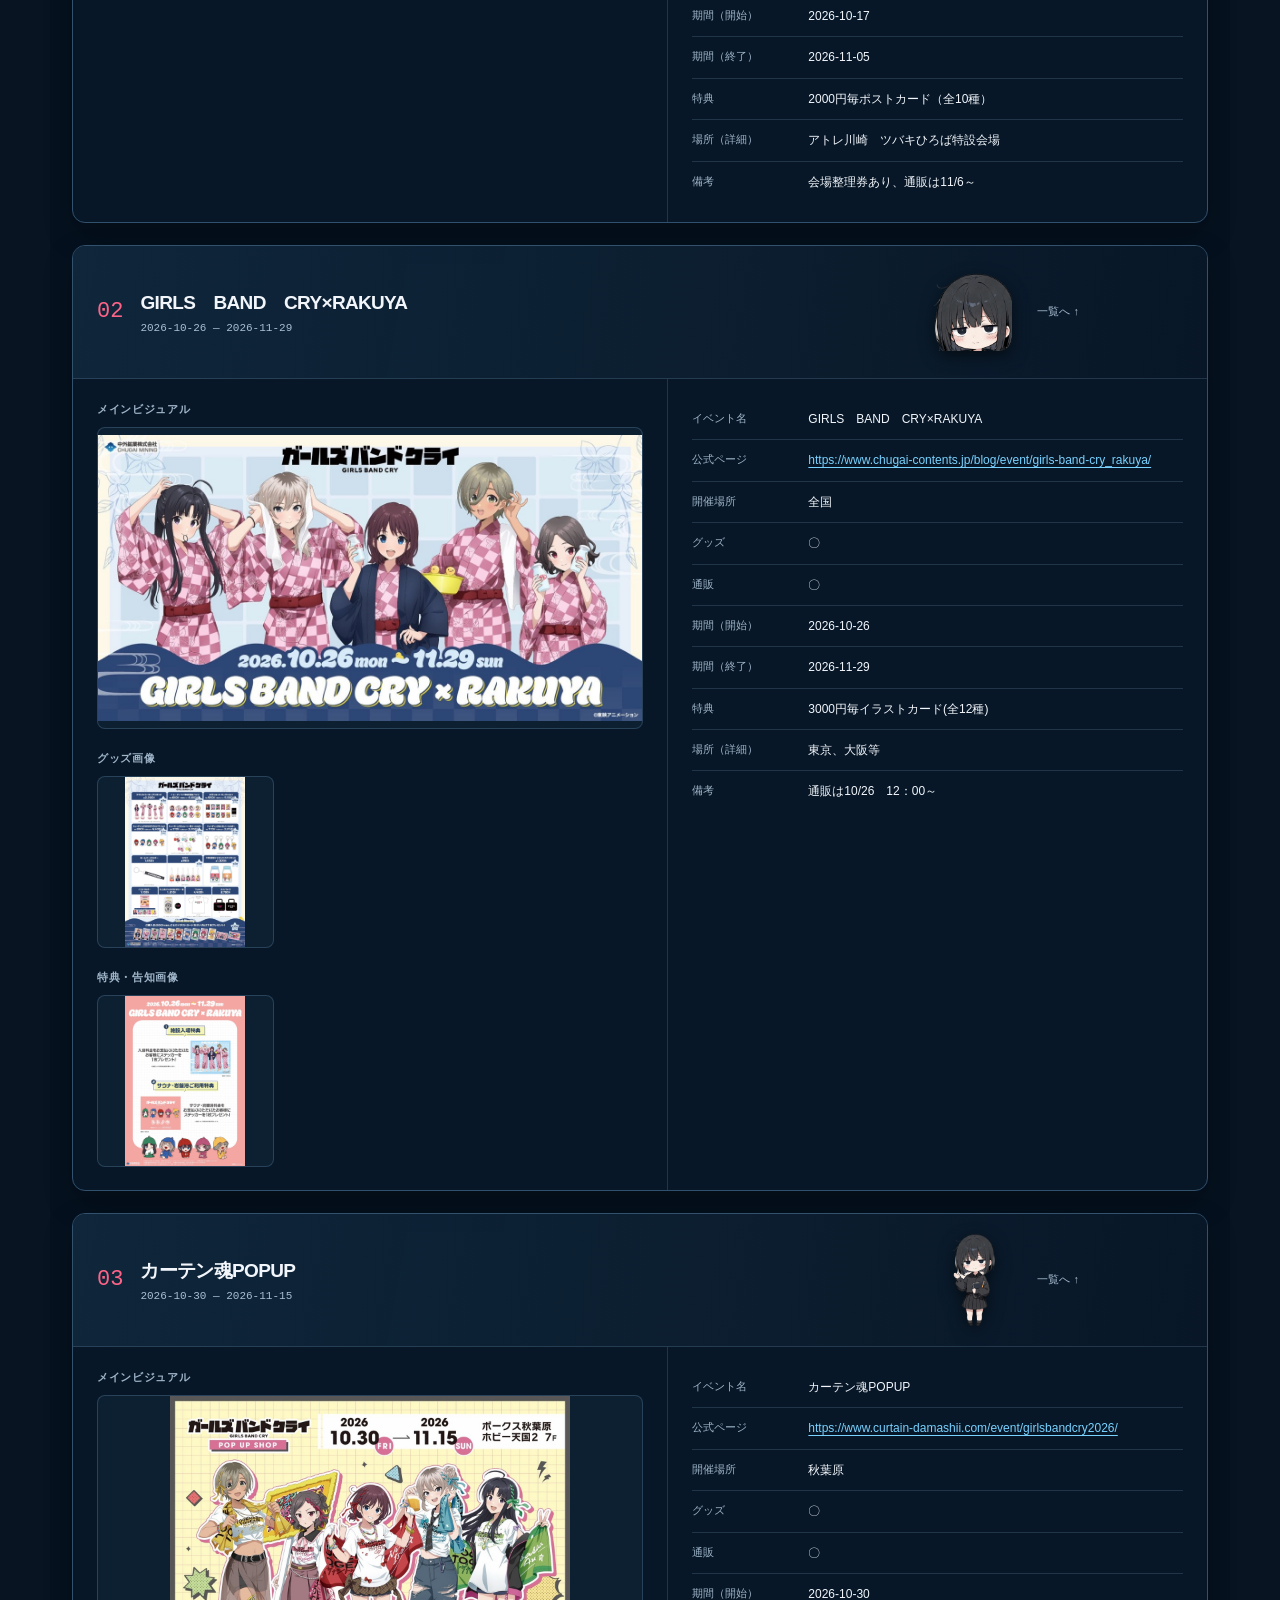
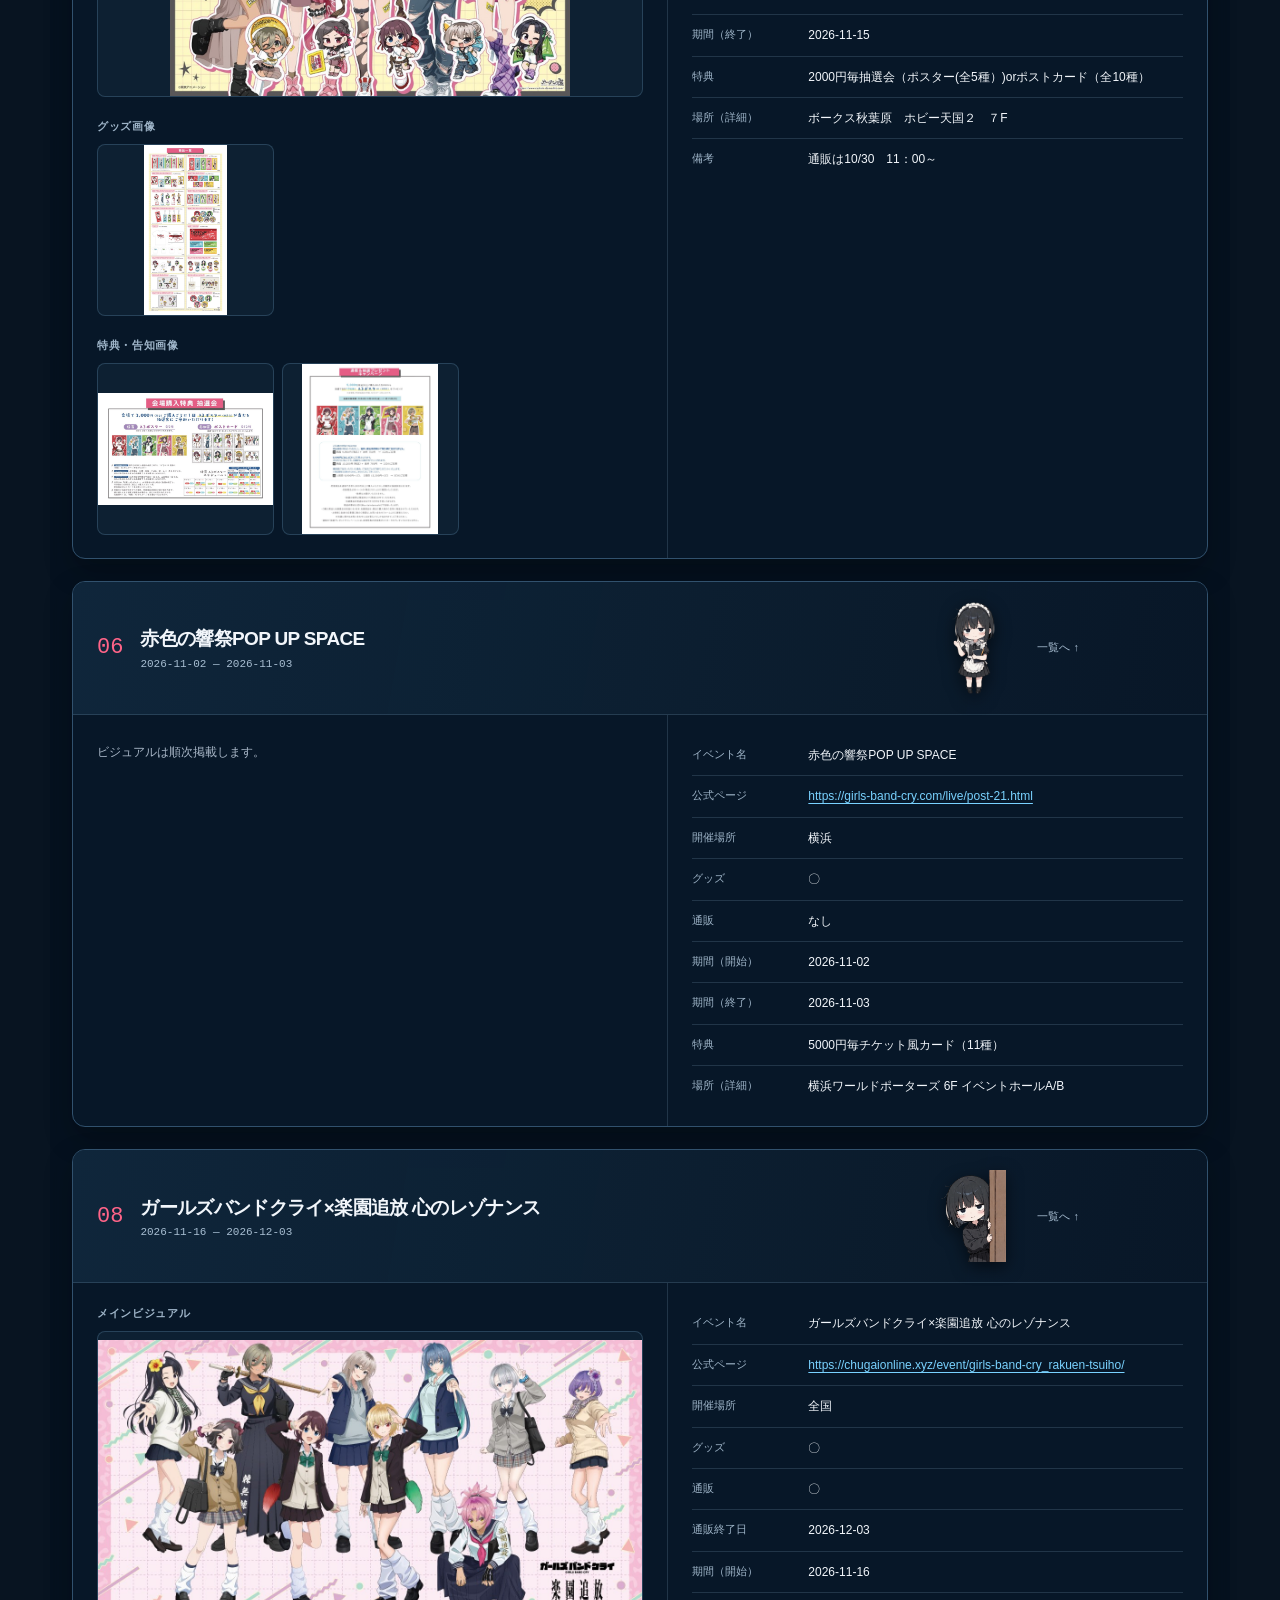
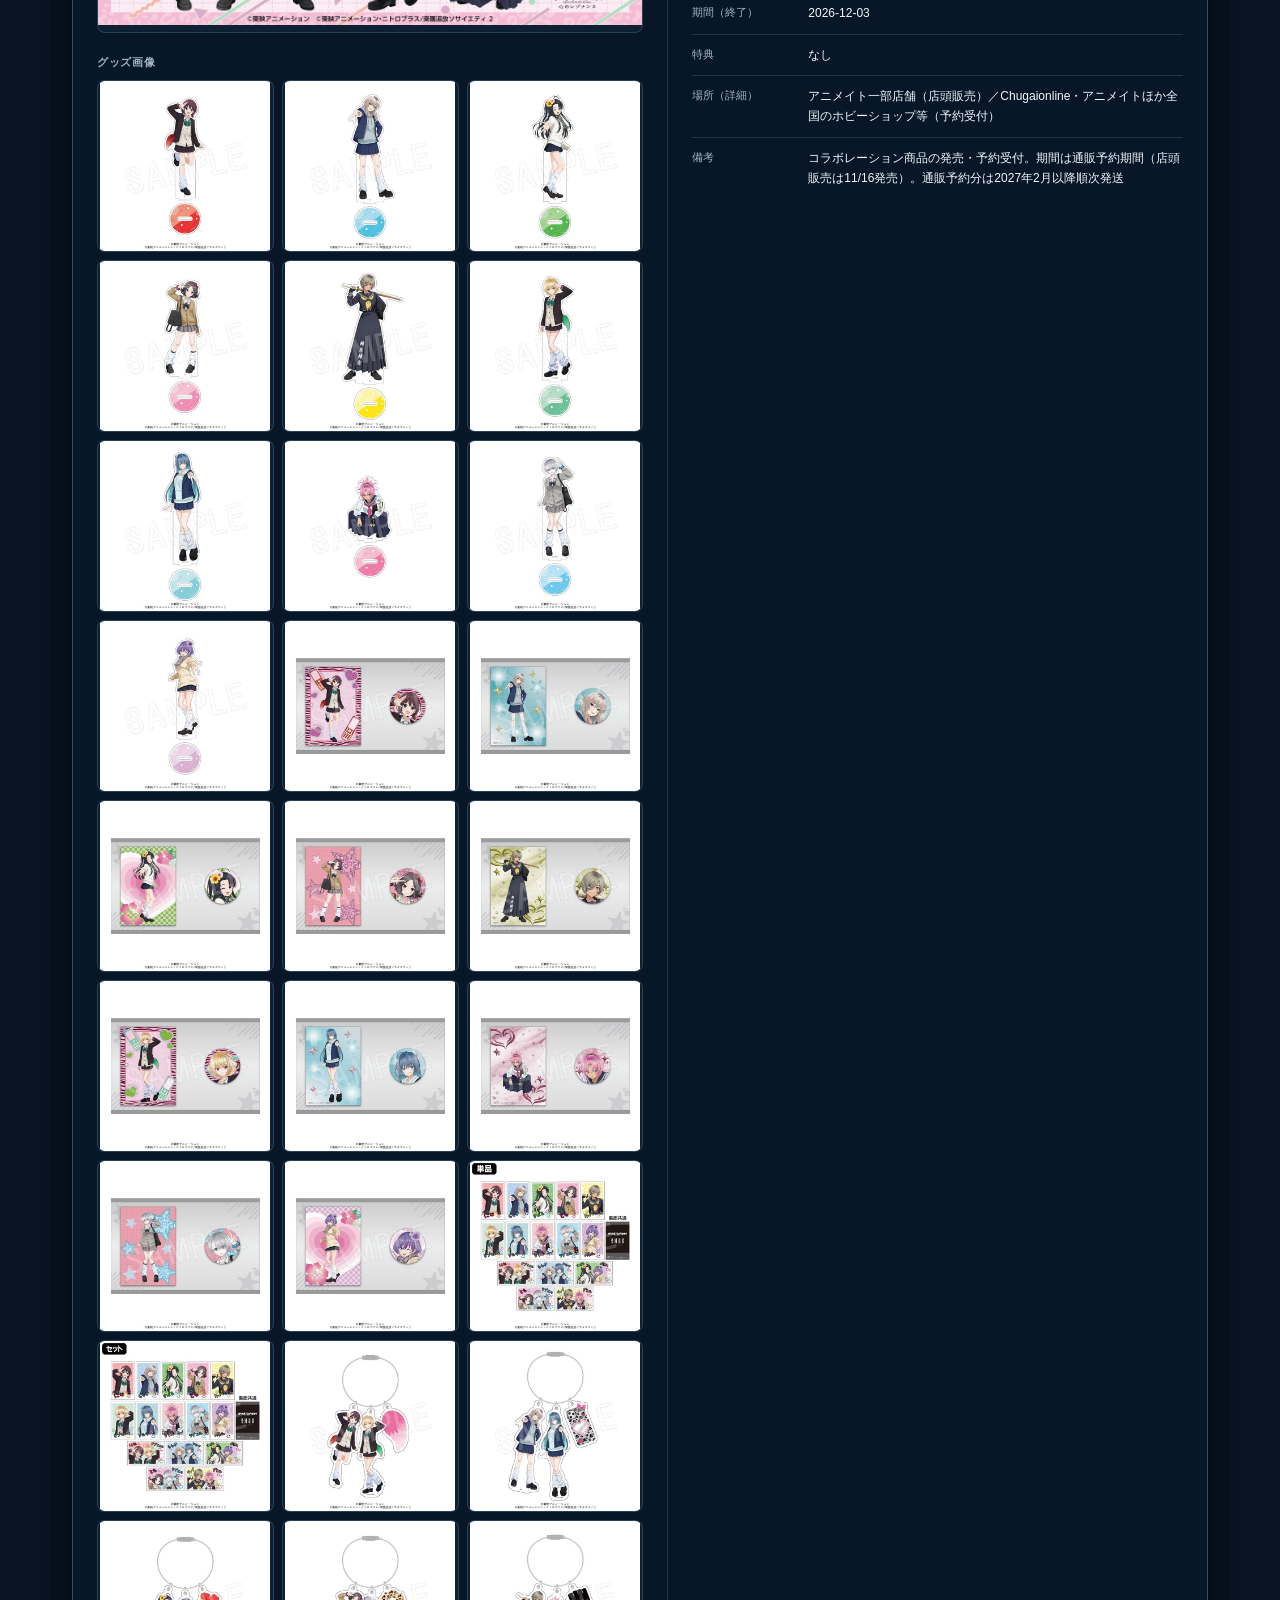
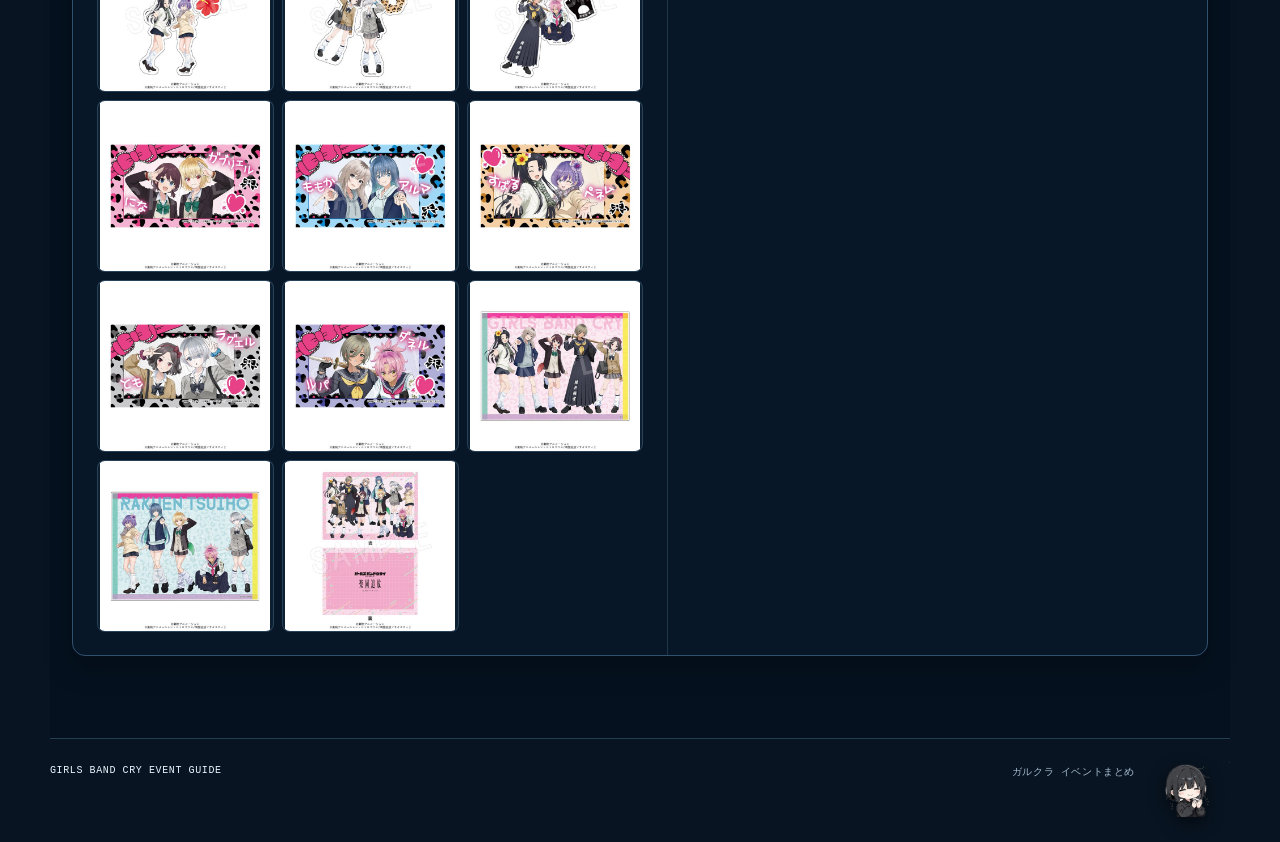
==== commit 055b1079: "No.9 POP UP SHOP（コトブキヤ）のグッズラインナップと購入特典を反映" ====
--- a/index.html
+++ b/index.html
@@ -3,13 +3,13 @@
 <head>
 <meta charset="utf-8"><meta name="viewport" content="width=device-width, initial-scale=1"><meta name="theme-color" content="#f4f1e9">
 <meta name="description" content="GIRLS BAND CRY関連イベントの開催情報、公式リンク、ビジュアルをまとめた一覧ページです。">
-<title>ガルクラ イベントまとめ</title><link rel="stylesheet" href="styles.css?v=20261120-1"><script src="events-data.js?v=20261120-1" defer></script><script src="goods-data.js?v=20261120-1" defer></script><script src="app.js?v=20261120-1" defer></script>
+<title>ガルクラ イベントまとめ</title><link rel="stylesheet" href="styles.css?v=20261121-1"><script src="events-data.js?v=20261121-1" defer></script><script src="goods-data.js?v=20261121-1" defer></script><script src="app.js?v=20261121-1" defer></script>
 </head>
 <body class="themed-page">
 <header class="site-header" id="top"><div class="header-inner"><a class="brand" href="#top" aria-label="ページの先頭へ"><span class="brand-mark" aria-hidden="true">GC</span><span>GIRLS BAND CRY<br><strong>EVENT GUIDE</strong></span></a><p class="edition">FAN-MADE <span>GUIDE</span></p></div></header>
 <main>
 <section class="intro" aria-labelledby="page-title">
-<img class="mascot-sticker intro-mascot" src="assets/decor/mascot-15.png" alt="" aria-hidden="true"><p class="eyebrow" id="event-count-label">EVENTS</p><h1 id="page-title">ガルクラ<br><span>イベントまとめ</span></h1><p class="intro-copy">開催中・今後のイベントと、終了したイベントのアーカイブを、番号順に確認できます。</p><p class="update-date">最終更新：2026年11月20日</p><a class="primary-link" href="#event-list">イベント一覧を見る <span aria-hidden="true">↓</span></a><span class="intro-graphic" aria-hidden="true">♪</span></section>
+<img class="mascot-sticker intro-mascot" src="assets/decor/mascot-15.png" alt="" aria-hidden="true"><p class="eyebrow" id="event-count-label">EVENTS</p><h1 id="page-title">ガルクラ<br><span>イベントまとめ</span></h1><p class="intro-copy">開催中・今後のイベントと、終了したイベントのアーカイブを、番号順に確認できます。</p><p class="update-date">最終更新：2026年11月21日</p><a class="primary-link" href="#event-list">イベント一覧を見る <span aria-hidden="true">↓</span></a><span class="intro-graphic" aria-hidden="true">♪</span></section>
 <section class="notice-section" id="deadline-notice" aria-labelledby="notice-title" hidden><div class="notice-card"><h2 id="notice-title">締切間近のお知らせ</h2><div id="notice-list"></div><p class="notice-note">締切まで14日以内のものを、イベント・商品まぜて近い順に表示しています。</p></div></section>
 <a class="goods-banner" href="goods.html"><span class="goods-banner-title">新商品まとめ <span aria-hidden="true">→</span></span><span class="goods-banner-sub">ねんどろいど等の新商品はこちら（別ページ）</span></a>
 <section class="list-section" id="event-list" aria-labelledby="list-title"><div class="section-heading list-heading"><div><p class="eyebrow">OVERVIEW</p><h2 id="list-title">イベント一覧</h2></div><span class="count" id="current-count"></span><img class="mascot-sticker heading-mascot" src="assets/decor/mascot-03.png" alt="" aria-hidden="true"></div><p class="scroll-note">表は左右にスクロールできます <span aria-hidden="true">↔</span></p><div class="table-scroll" role="region" aria-label="イベント一覧表。左右にスクロールできます" tabindex="0"><table><thead><tr><th>番号</th><th>イベント名</th><th>公式ページ</th><th>開催場所</th><th>グッズ</th><th>通販</th><th>期間（開始）</th><th>期間（終了）</th><th>特典</th><th>場所（詳細）</th><th>備考</th></tr></thead><tbody id="event-rows"></tbody></table></div></section>
--- a/styles.css
+++ b/styles.css
@@ -53,3 +53,4 @@
 .update-date{position:absolute;right:calc(5% + 118px);bottom:88px;z-index:3;margin:0;background:#fff;color:#26332b;padding:9px 13px;border-radius:12px;box-shadow:0 6px 18px rgba(0,0,0,.35)}
 .update-date::after{content:"";position:absolute;right:-5px;bottom:14px;width:12px;height:12px;background:#fff;transform:rotate(45deg);border-radius:2px}
 @media(max-width:760px){.update-date{right:84px;bottom:62px;font-size:10px;padding:7px 10px}.update-date::after{bottom:10px}}
+@media(max-width:760px){.update-date{right:12px;bottom:114px}.update-date::after{right:26px;bottom:-5px}}
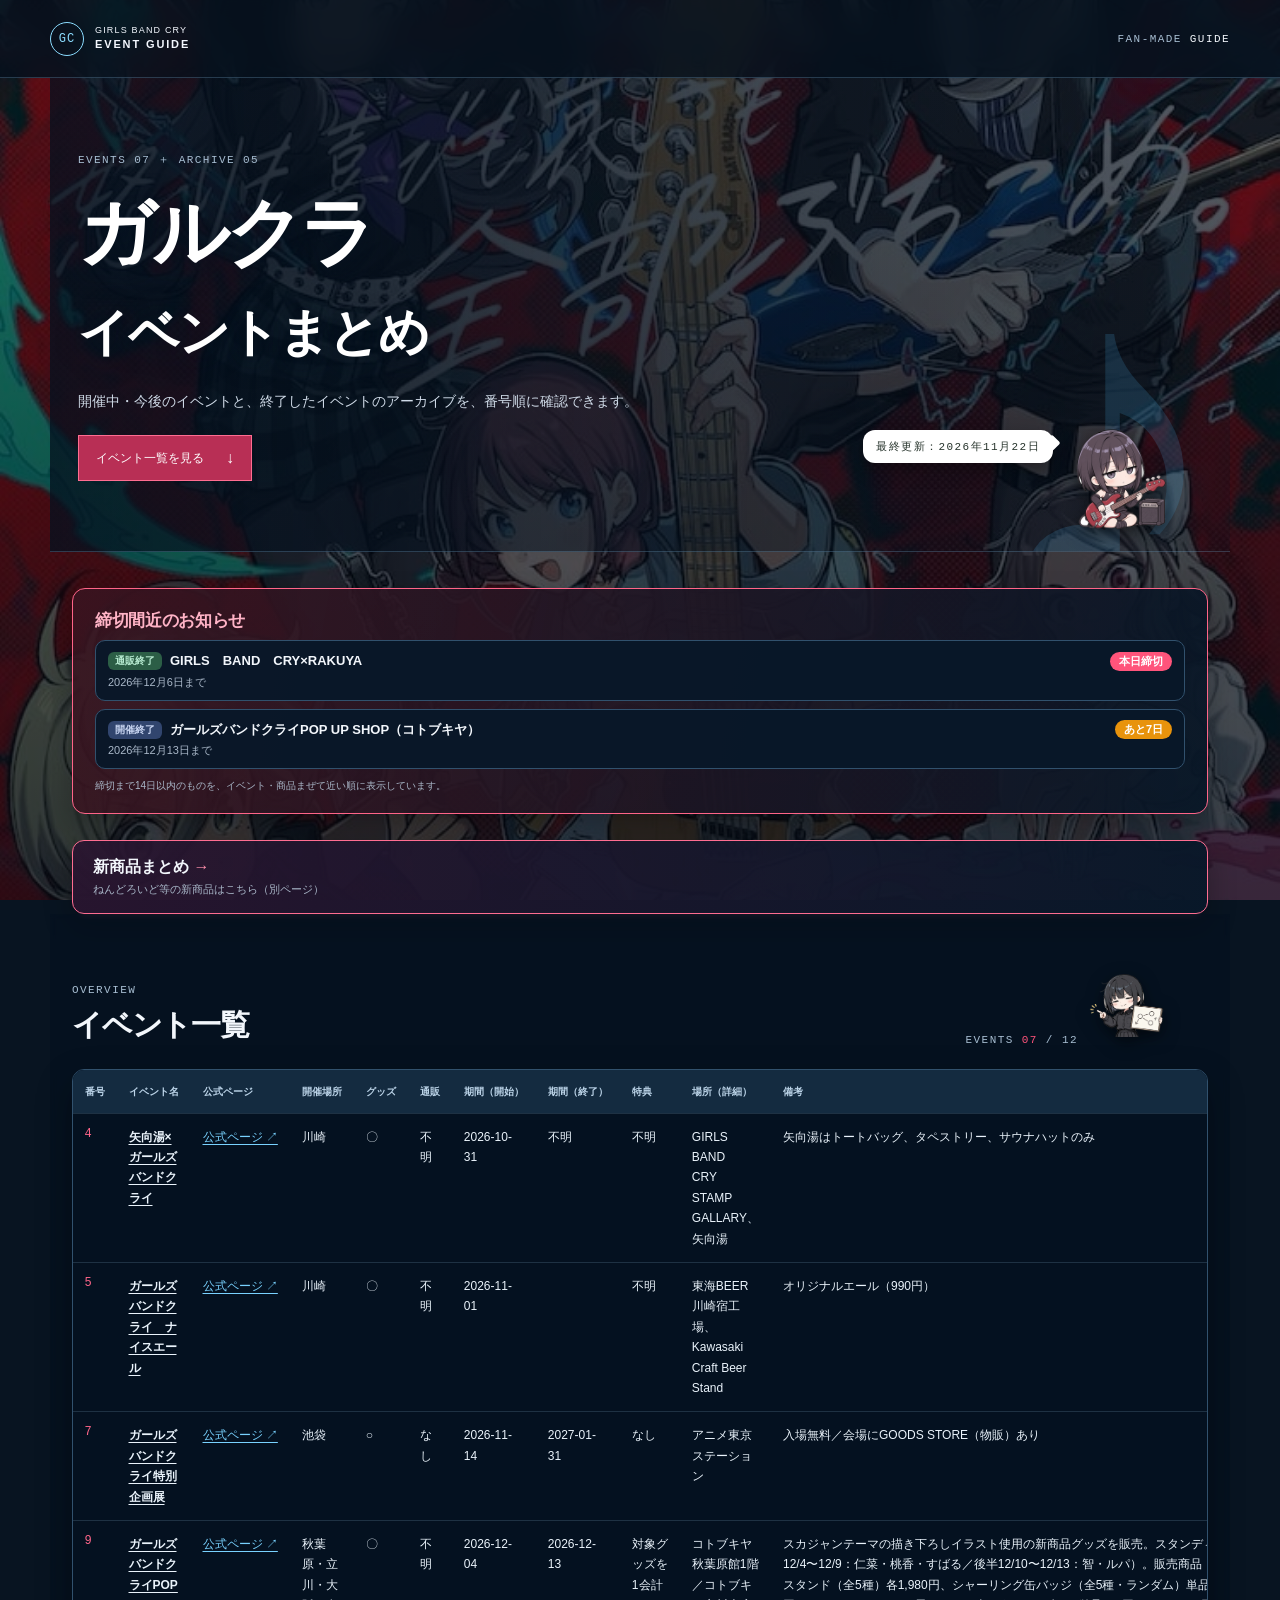
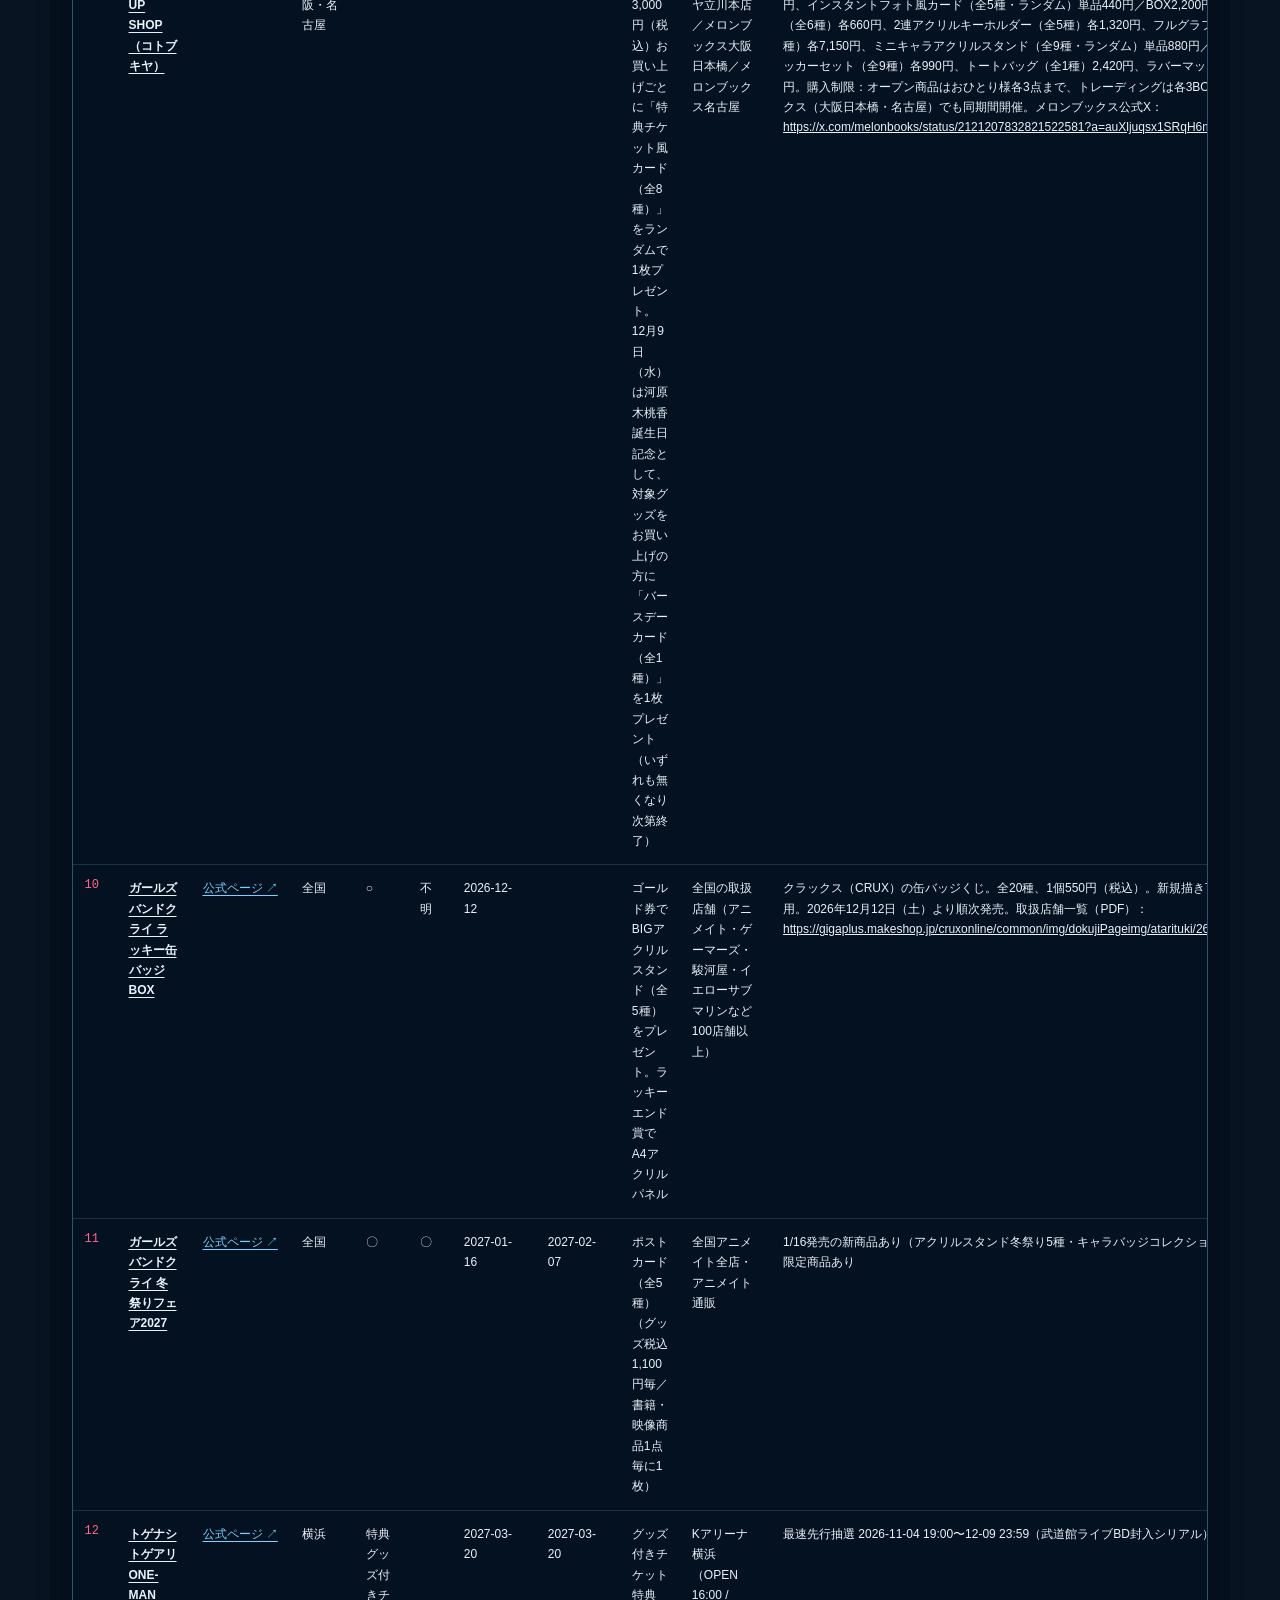
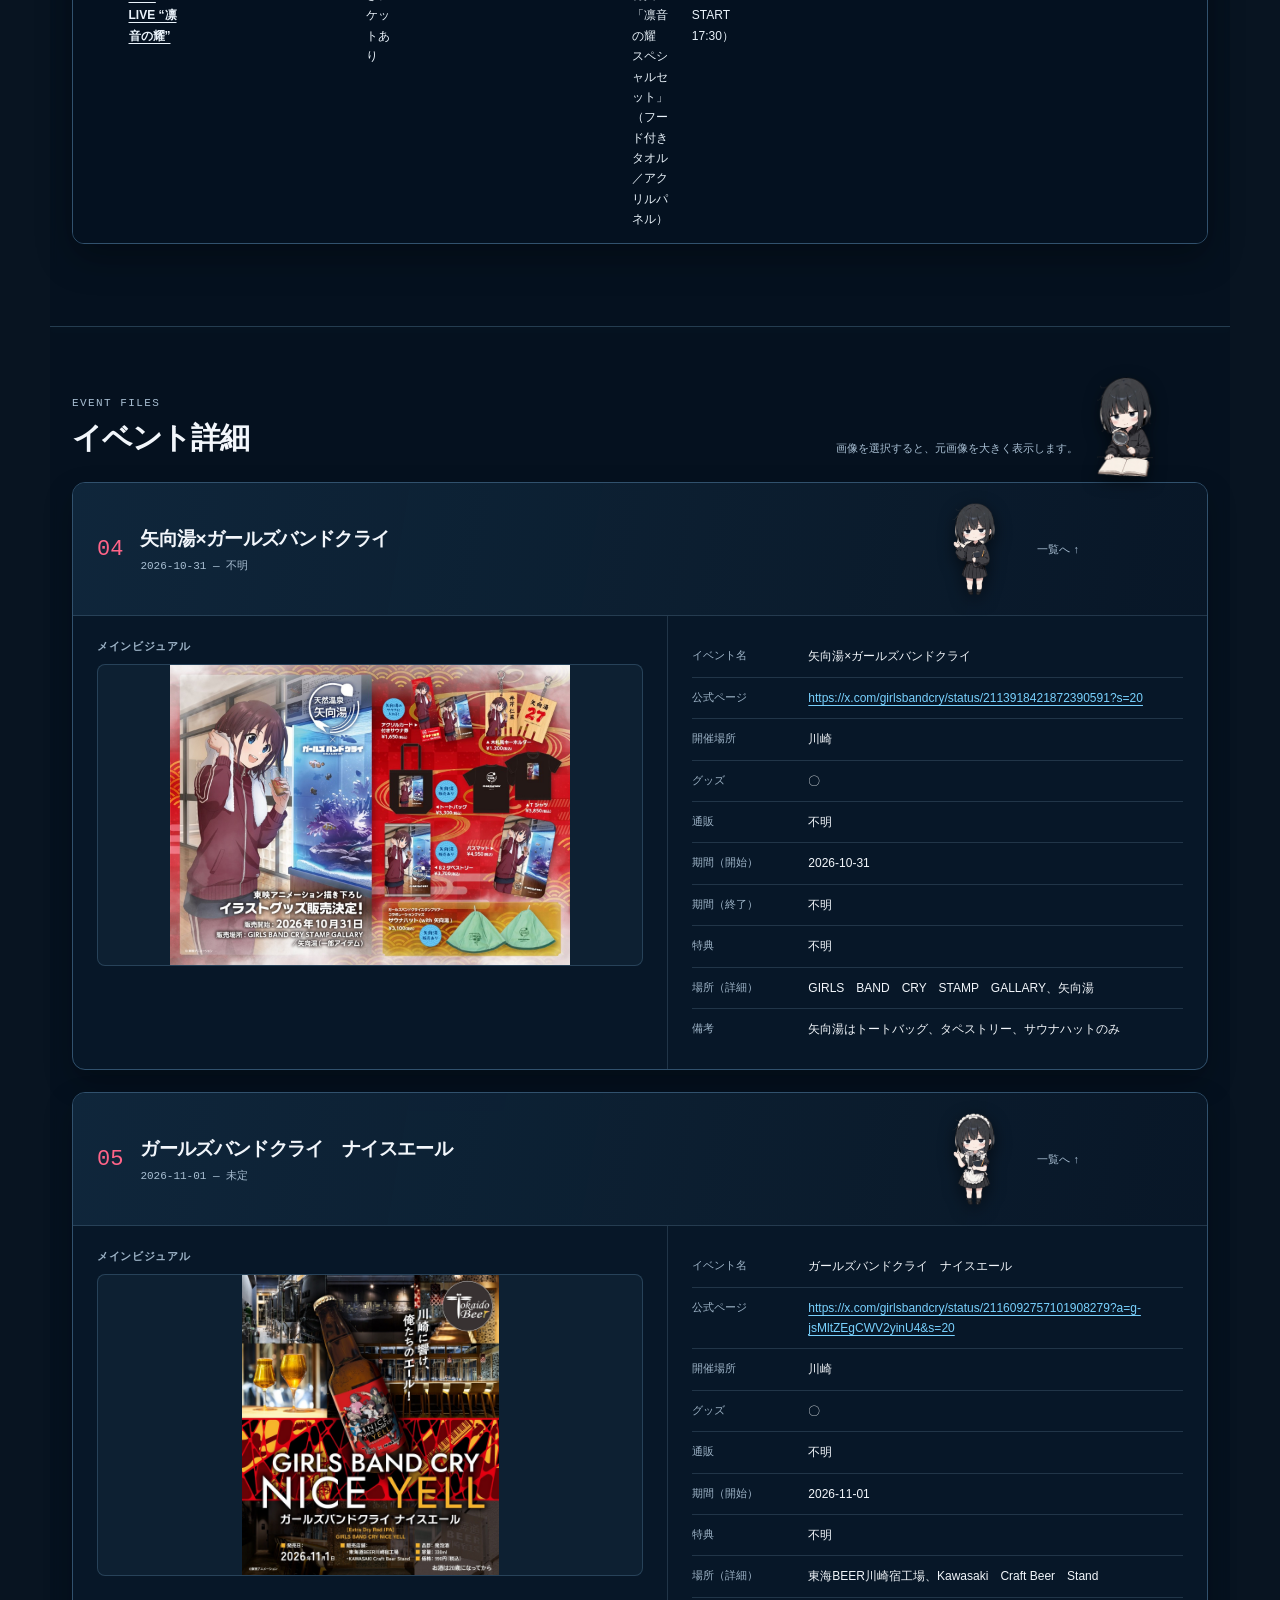
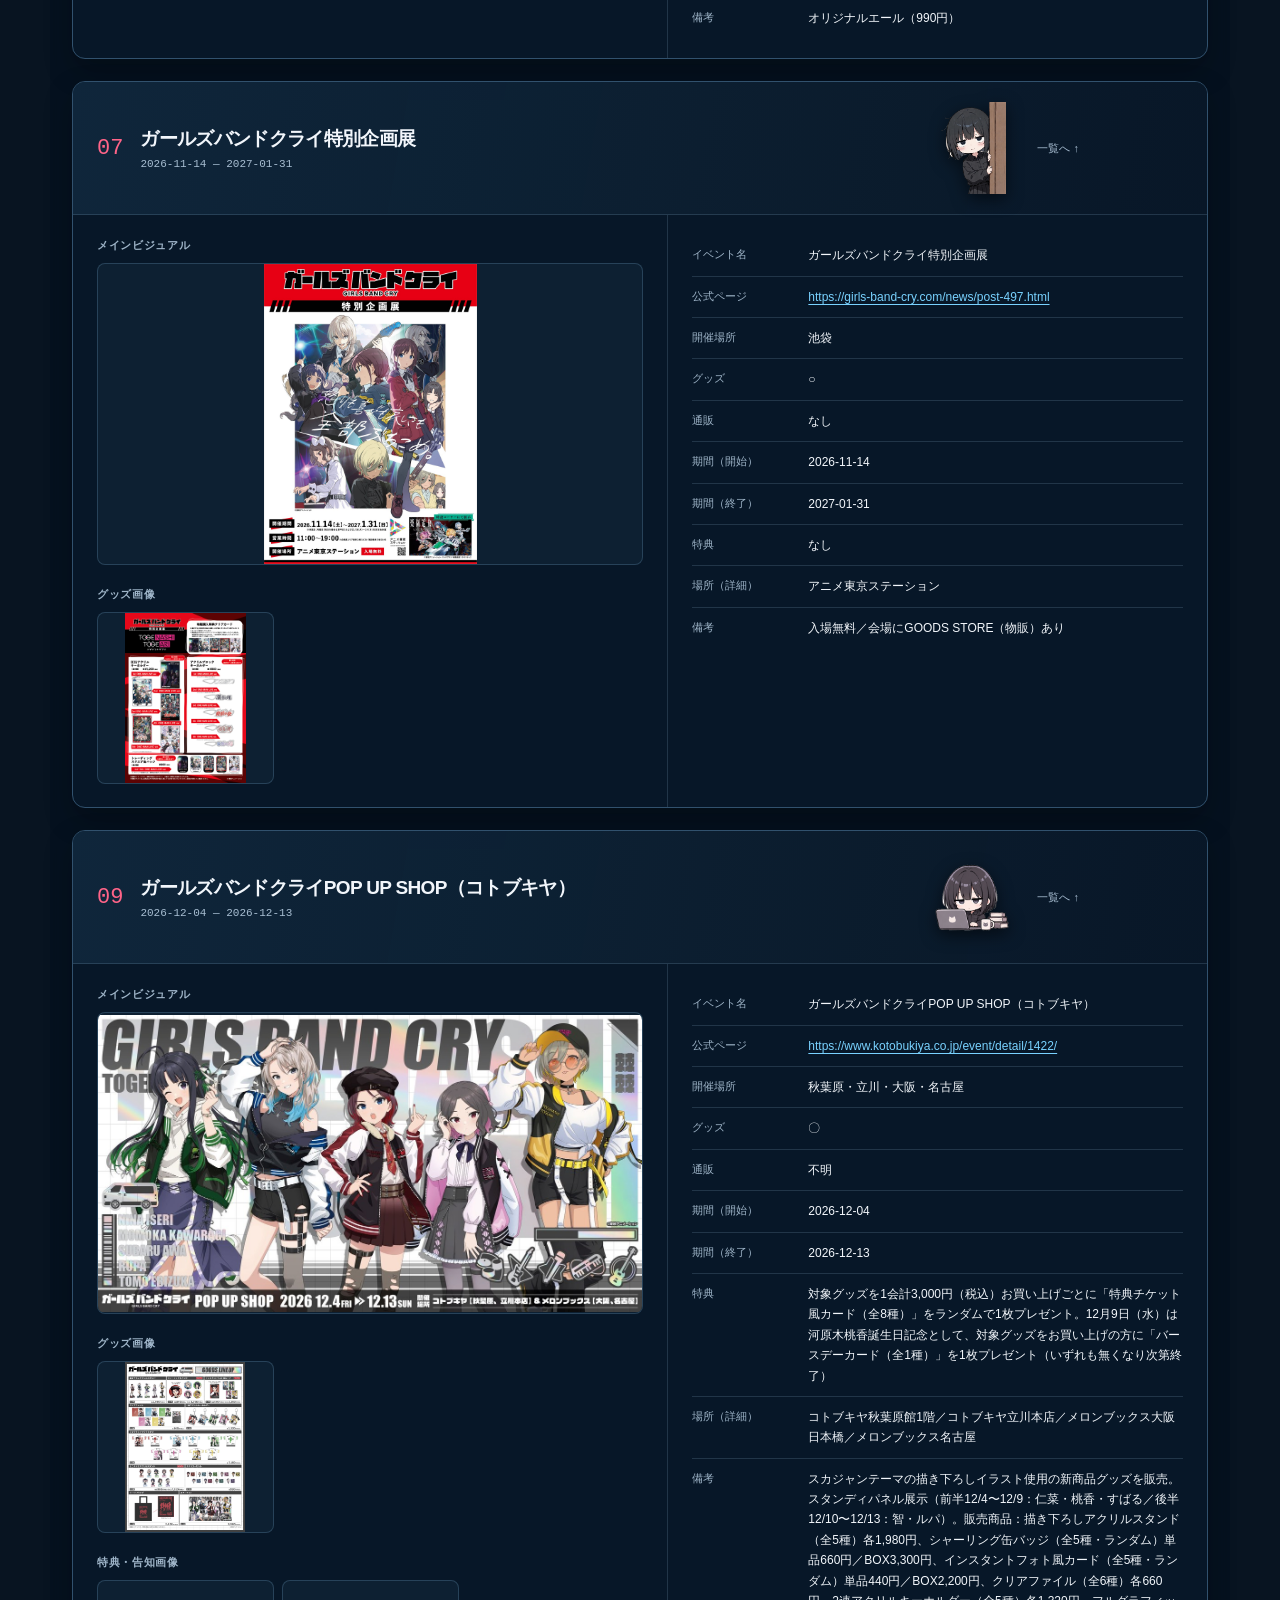
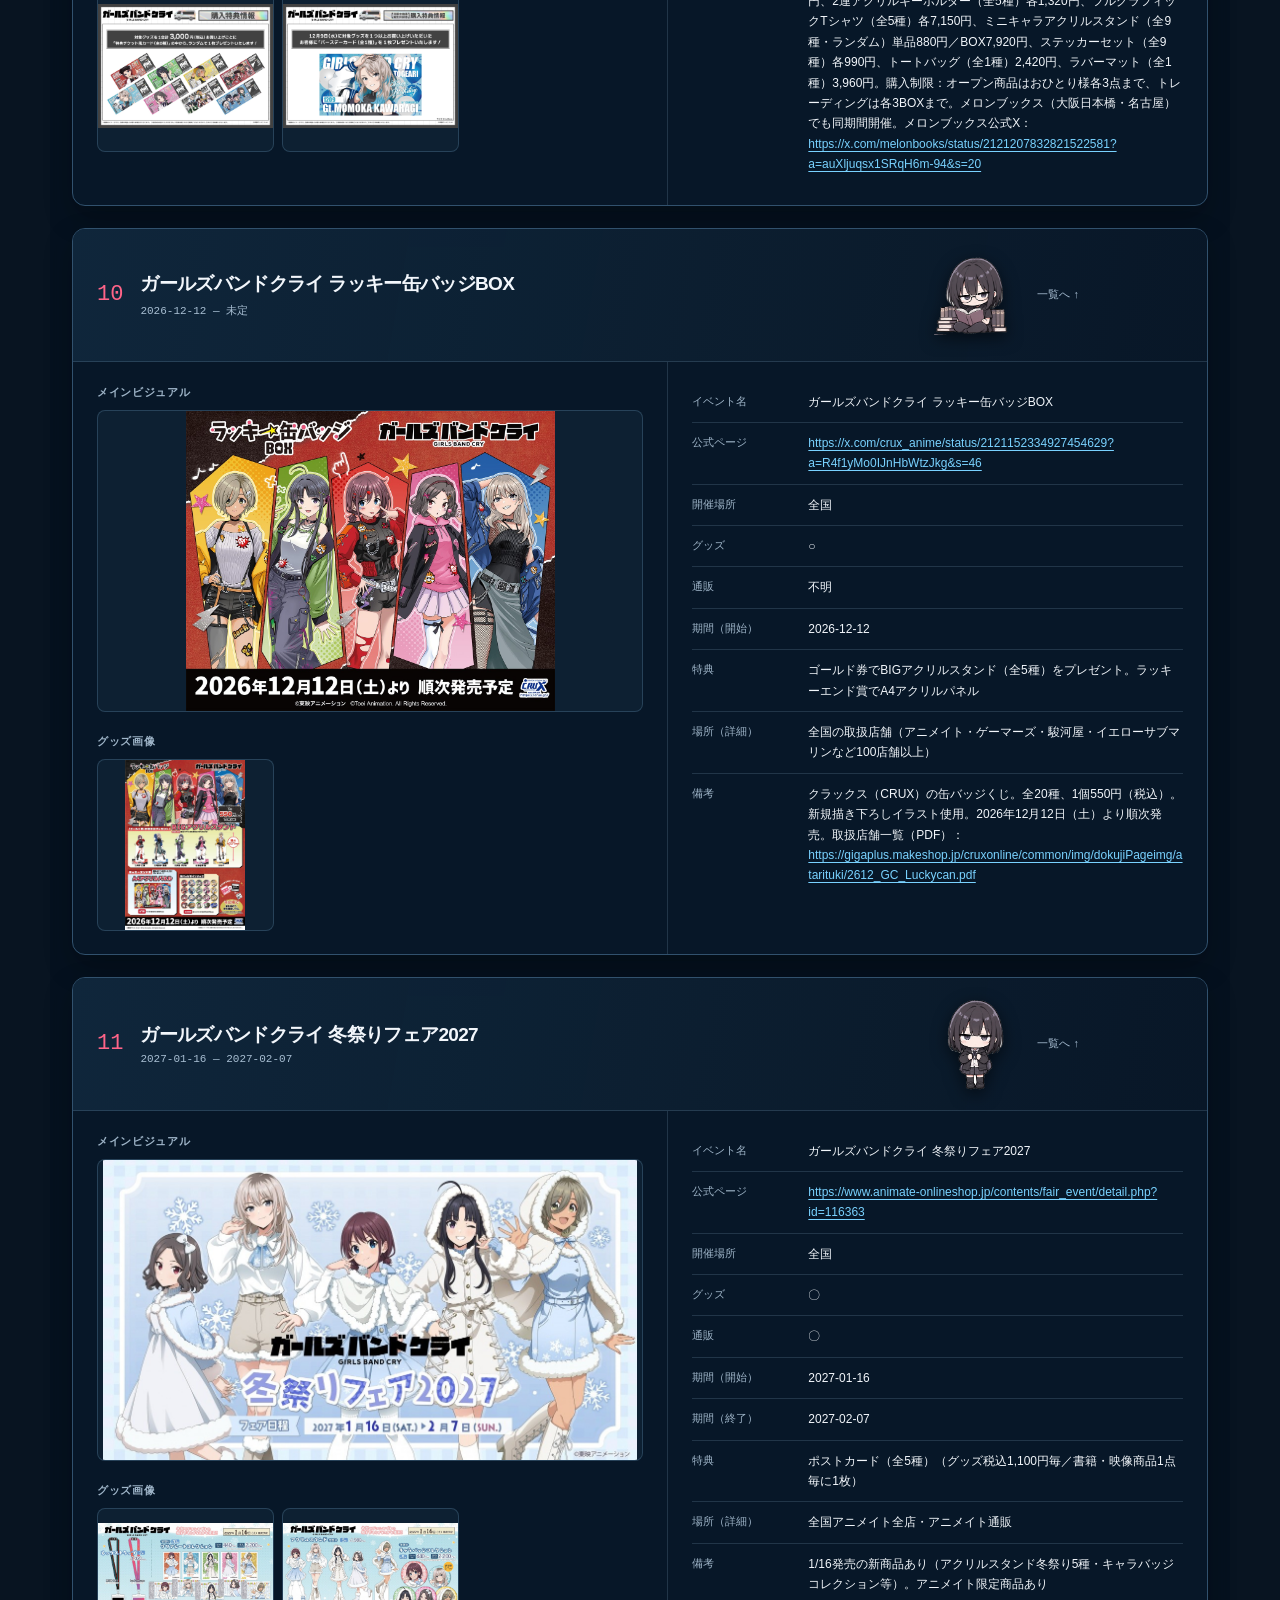
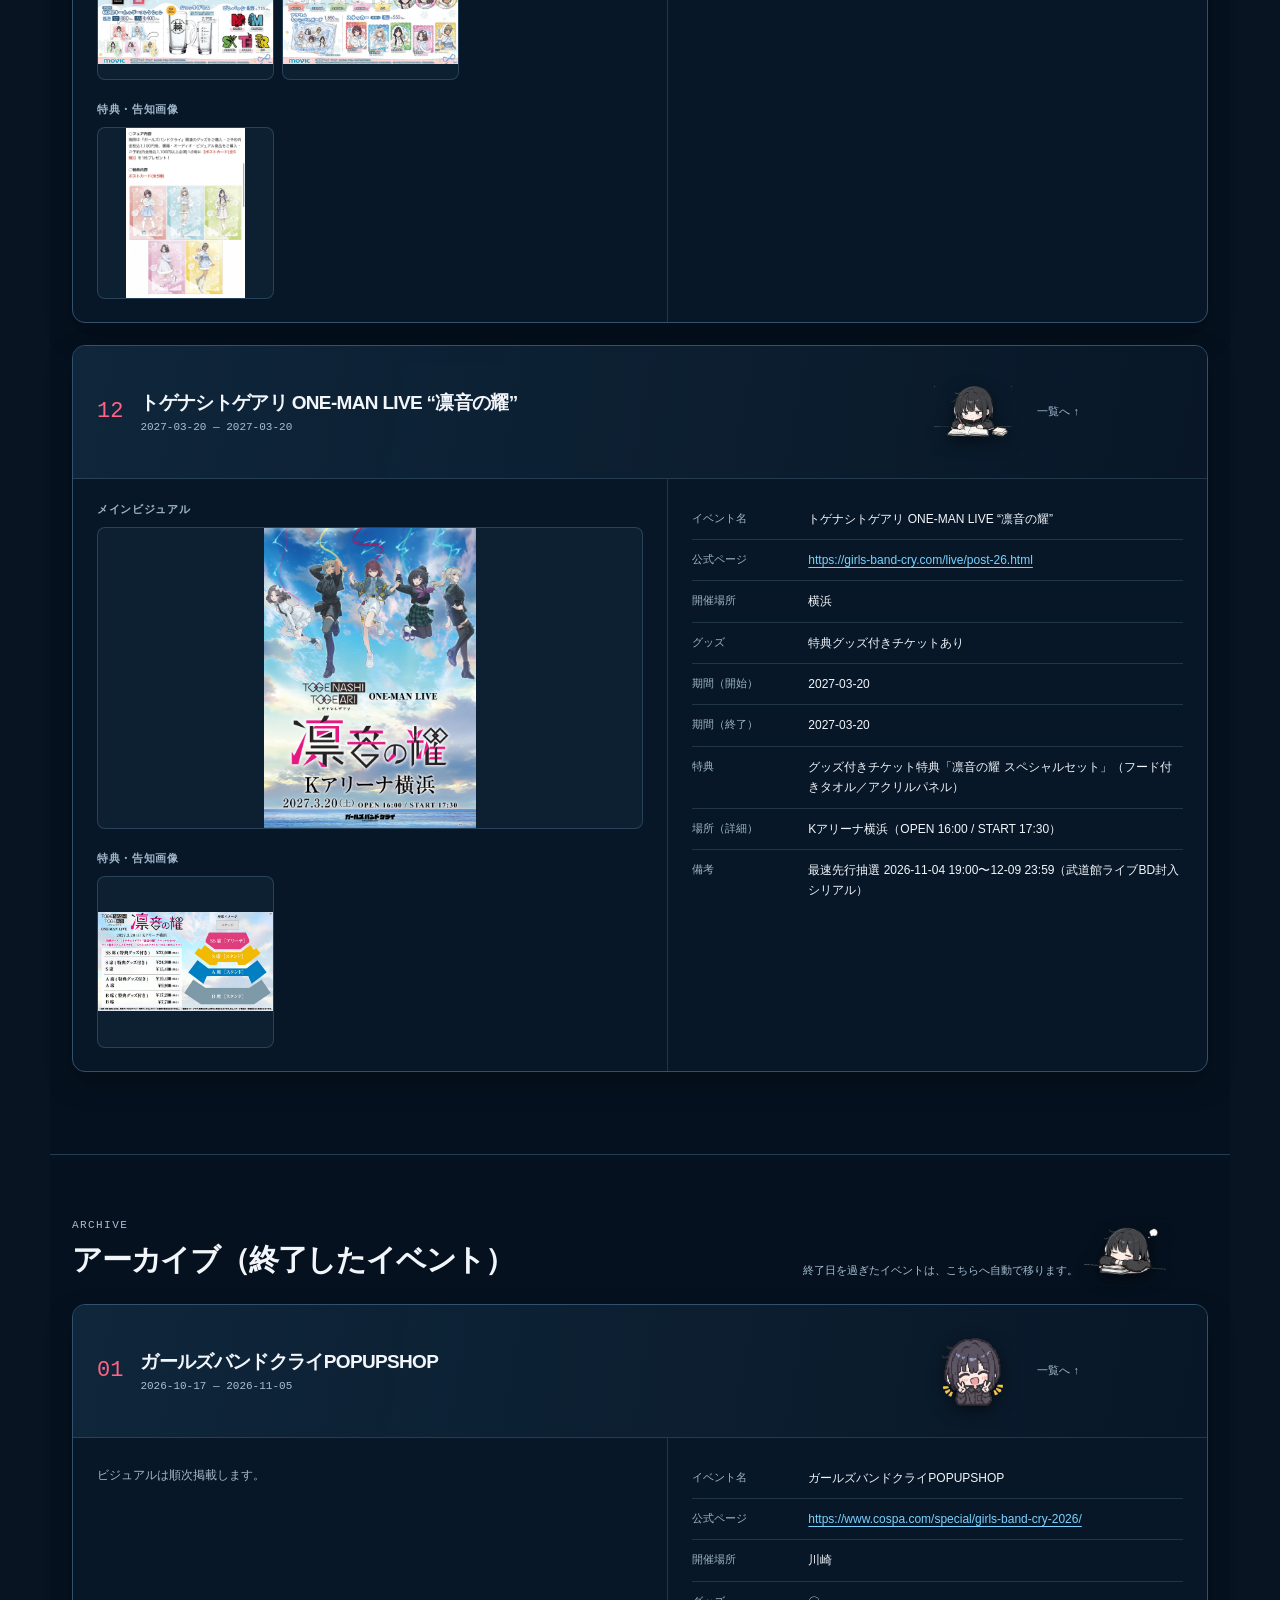
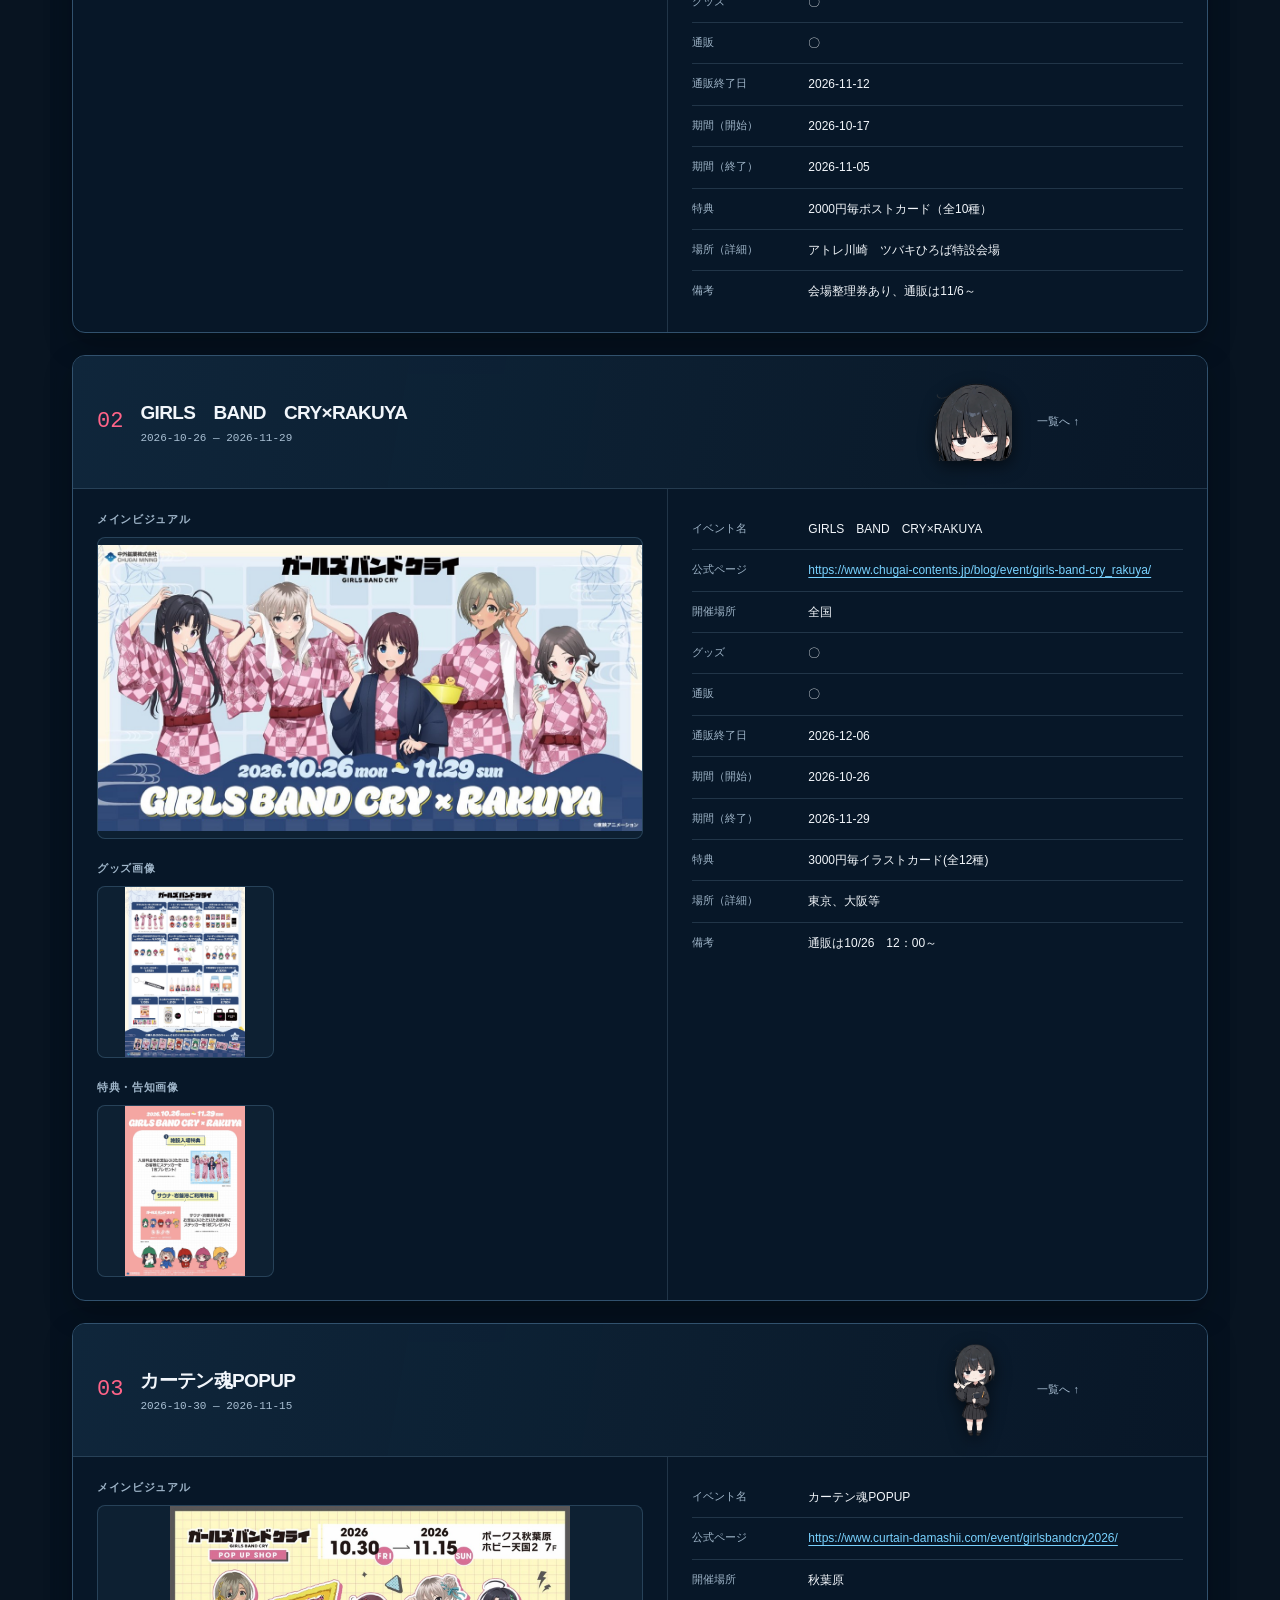
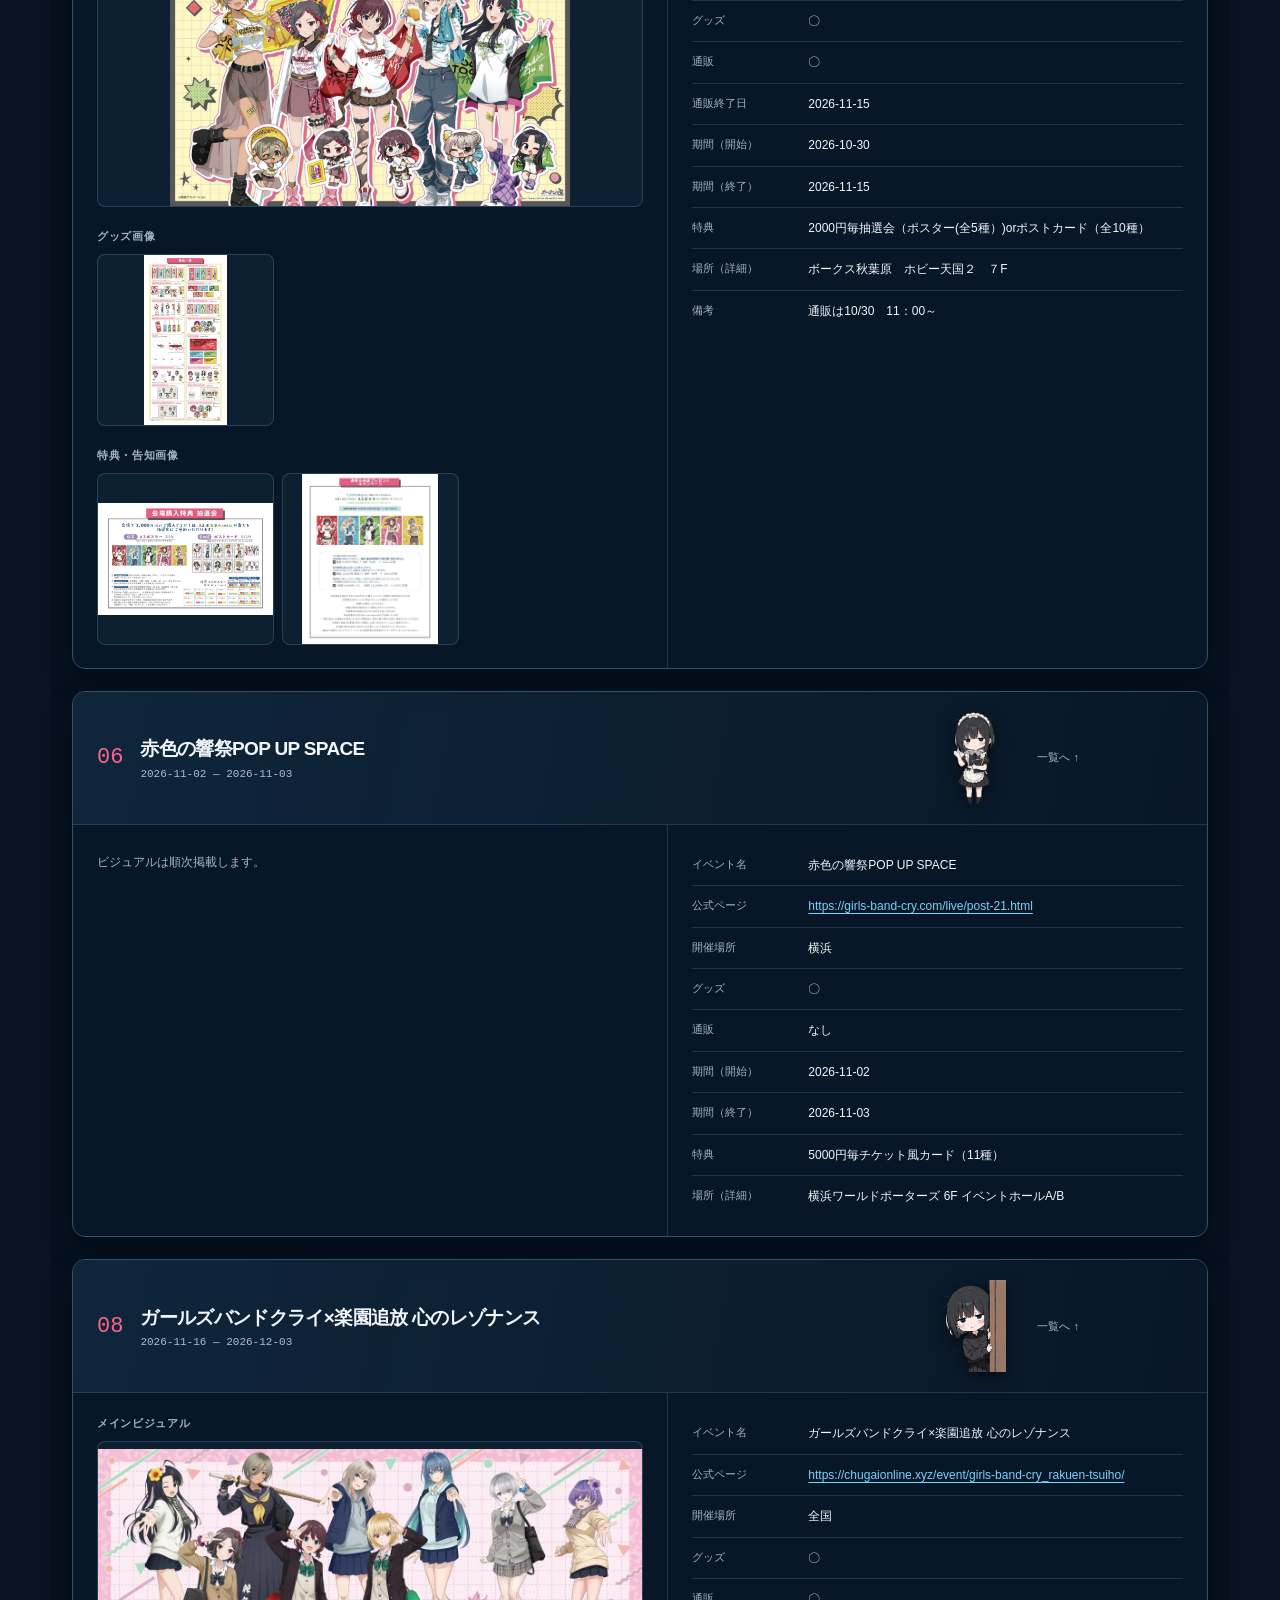
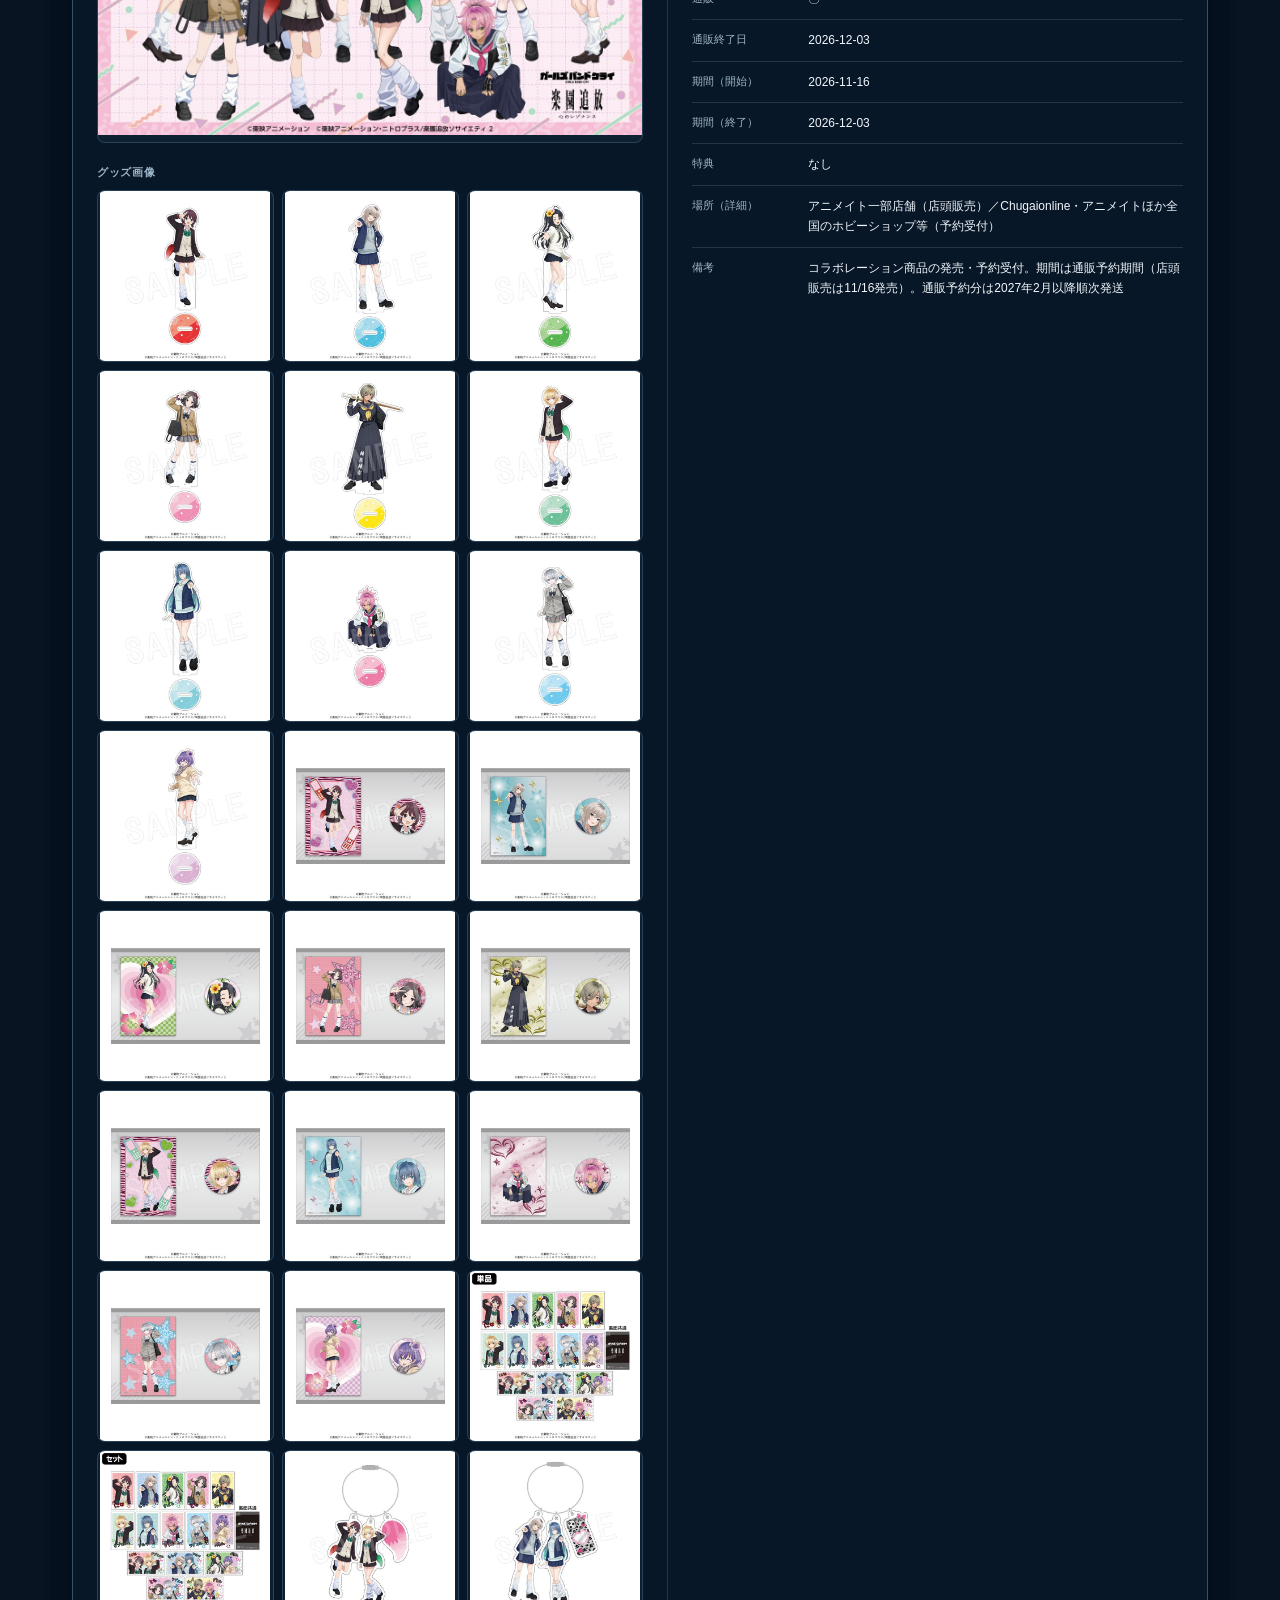
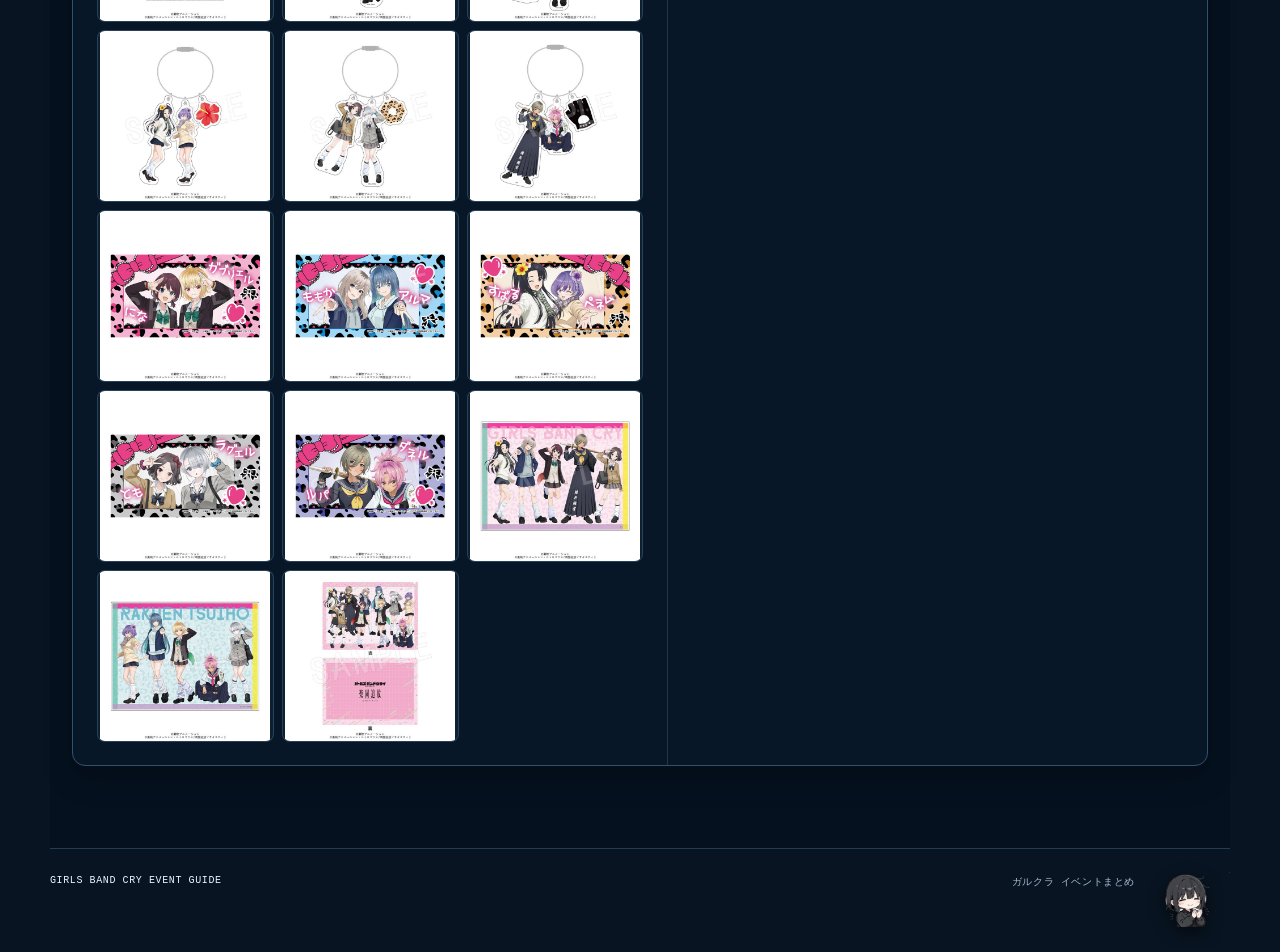
==== commit 2246594a: "No.1・No.2・No.3の通販終了日を記録" ====
--- a/index.html
+++ b/index.html
@@ -3,13 +3,13 @@
 <head>
 <meta charset="utf-8"><meta name="viewport" content="width=device-width, initial-scale=1"><meta name="theme-color" content="#f4f1e9">
 <meta name="description" content="GIRLS BAND CRY関連イベントの開催情報、公式リンク、ビジュアルをまとめた一覧ページです。">
-<title>ガルクラ イベントまとめ</title><link rel="stylesheet" href="styles.css?v=20261121-1"><script src="events-data.js?v=20261121-1" defer></script><script src="goods-data.js?v=20261121-1" defer></script><script src="app.js?v=20261121-1" defer></script>
+<title>ガルクラ イベントまとめ</title><link rel="stylesheet" href="styles.css?v=20261122-1"><script src="events-data.js?v=20261122-1" defer></script><script src="goods-data.js?v=20261122-1" defer></script><script src="app.js?v=20261122-1" defer></script>
 </head>
 <body class="themed-page">
 <header class="site-header" id="top"><div class="header-inner"><a class="brand" href="#top" aria-label="ページの先頭へ"><span class="brand-mark" aria-hidden="true">GC</span><span>GIRLS BAND CRY<br><strong>EVENT GUIDE</strong></span></a><p class="edition">FAN-MADE <span>GUIDE</span></p></div></header>
 <main>
 <section class="intro" aria-labelledby="page-title">
-<img class="mascot-sticker intro-mascot" src="assets/decor/mascot-15.png" alt="" aria-hidden="true"><p class="eyebrow" id="event-count-label">EVENTS</p><h1 id="page-title">ガルクラ<br><span>イベントまとめ</span></h1><p class="intro-copy">開催中・今後のイベントと、終了したイベントのアーカイブを、番号順に確認できます。</p><p class="update-date">最終更新：2026年11月21日</p><a class="primary-link" href="#event-list">イベント一覧を見る <span aria-hidden="true">↓</span></a><span class="intro-graphic" aria-hidden="true">♪</span></section>
+<img class="mascot-sticker intro-mascot" src="assets/decor/mascot-15.png" alt="" aria-hidden="true"><p class="eyebrow" id="event-count-label">EVENTS</p><h1 id="page-title">ガルクラ<br><span>イベントまとめ</span></h1><p class="intro-copy">開催中・今後のイベントと、終了したイベントのアーカイブを、番号順に確認できます。</p><p class="update-date">最終更新：2026年11月22日</p><a class="primary-link" href="#event-list">イベント一覧を見る <span aria-hidden="true">↓</span></a><span class="intro-graphic" aria-hidden="true">♪</span></section>
 <section class="notice-section" id="deadline-notice" aria-labelledby="notice-title" hidden><div class="notice-card"><h2 id="notice-title">締切間近のお知らせ</h2><div id="notice-list"></div><p class="notice-note">締切まで14日以内のものを、イベント・商品まぜて近い順に表示しています。</p></div></section>
 <a class="goods-banner" href="goods.html"><span class="goods-banner-title">新商品まとめ <span aria-hidden="true">→</span></span><span class="goods-banner-sub">ねんどろいど等の新商品はこちら（別ページ）</span></a>
 <section class="list-section" id="event-list" aria-labelledby="list-title"><div class="section-heading list-heading"><div><p class="eyebrow">OVERVIEW</p><h2 id="list-title">イベント一覧</h2></div><span class="count" id="current-count"></span><img class="mascot-sticker heading-mascot" src="assets/decor/mascot-03.png" alt="" aria-hidden="true"></div><p class="scroll-note">表は左右にスクロールできます <span aria-hidden="true">↔</span></p><div class="table-scroll" role="region" aria-label="イベント一覧表。左右にスクロールできます" tabindex="0"><table><thead><tr><th>番号</th><th>イベント名</th><th>公式ページ</th><th>開催場所</th><th>グッズ</th><th>通販</th><th>期間（開始）</th><th>期間（終了）</th><th>特典</th><th>場所（詳細）</th><th>備考</th></tr></thead><tbody id="event-rows"></tbody></table></div></section>
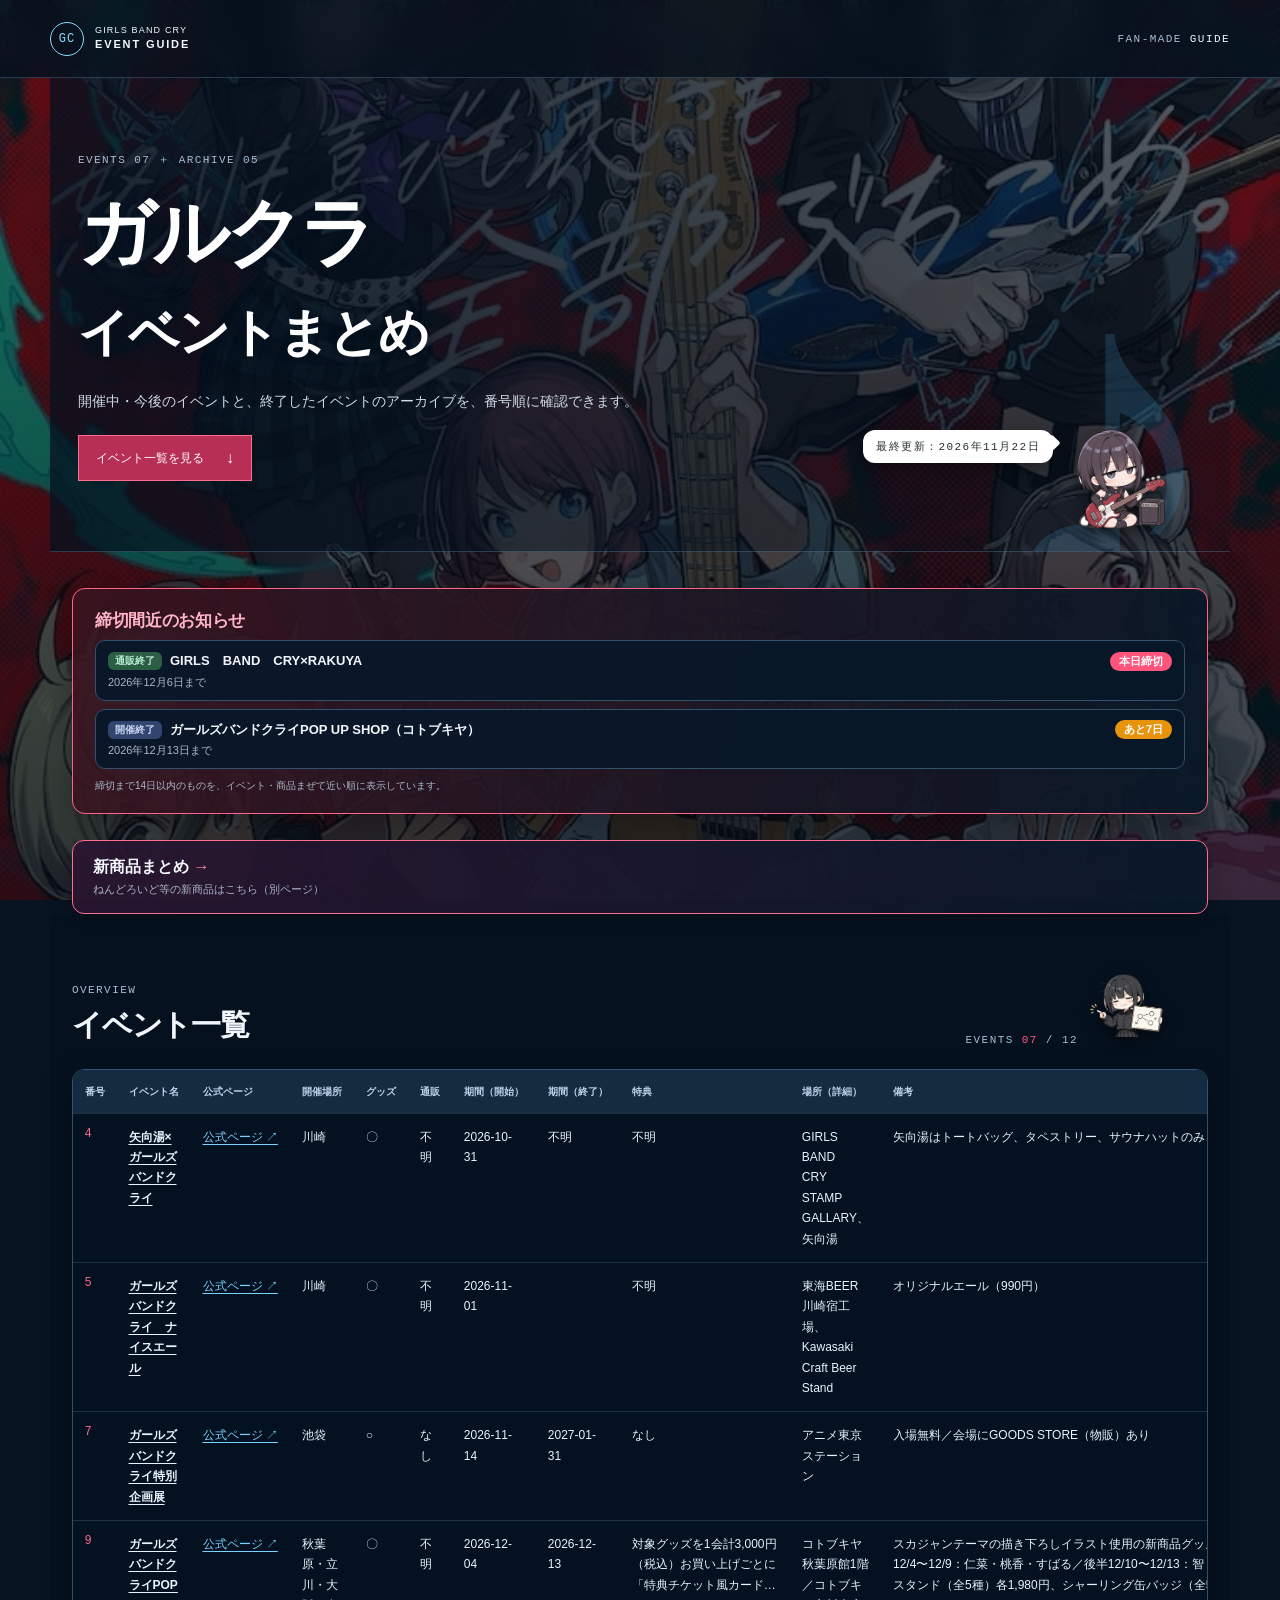
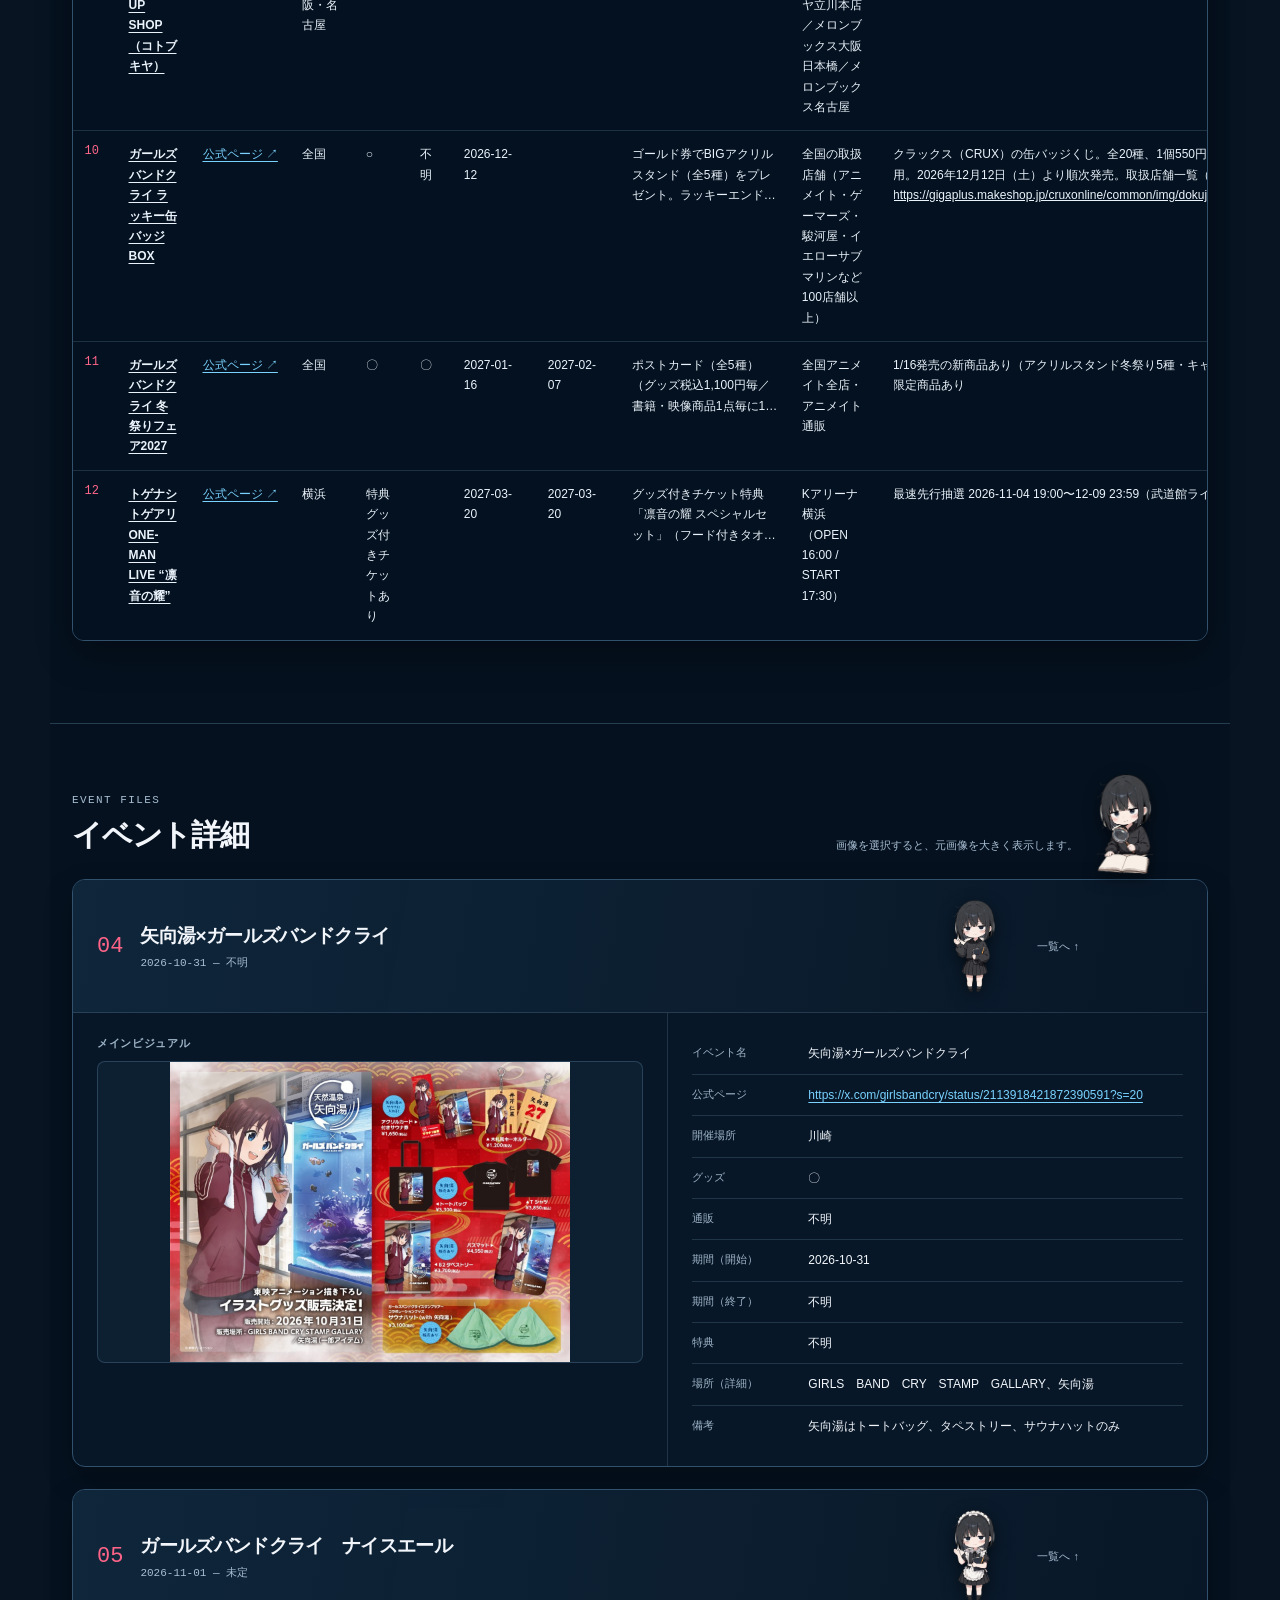
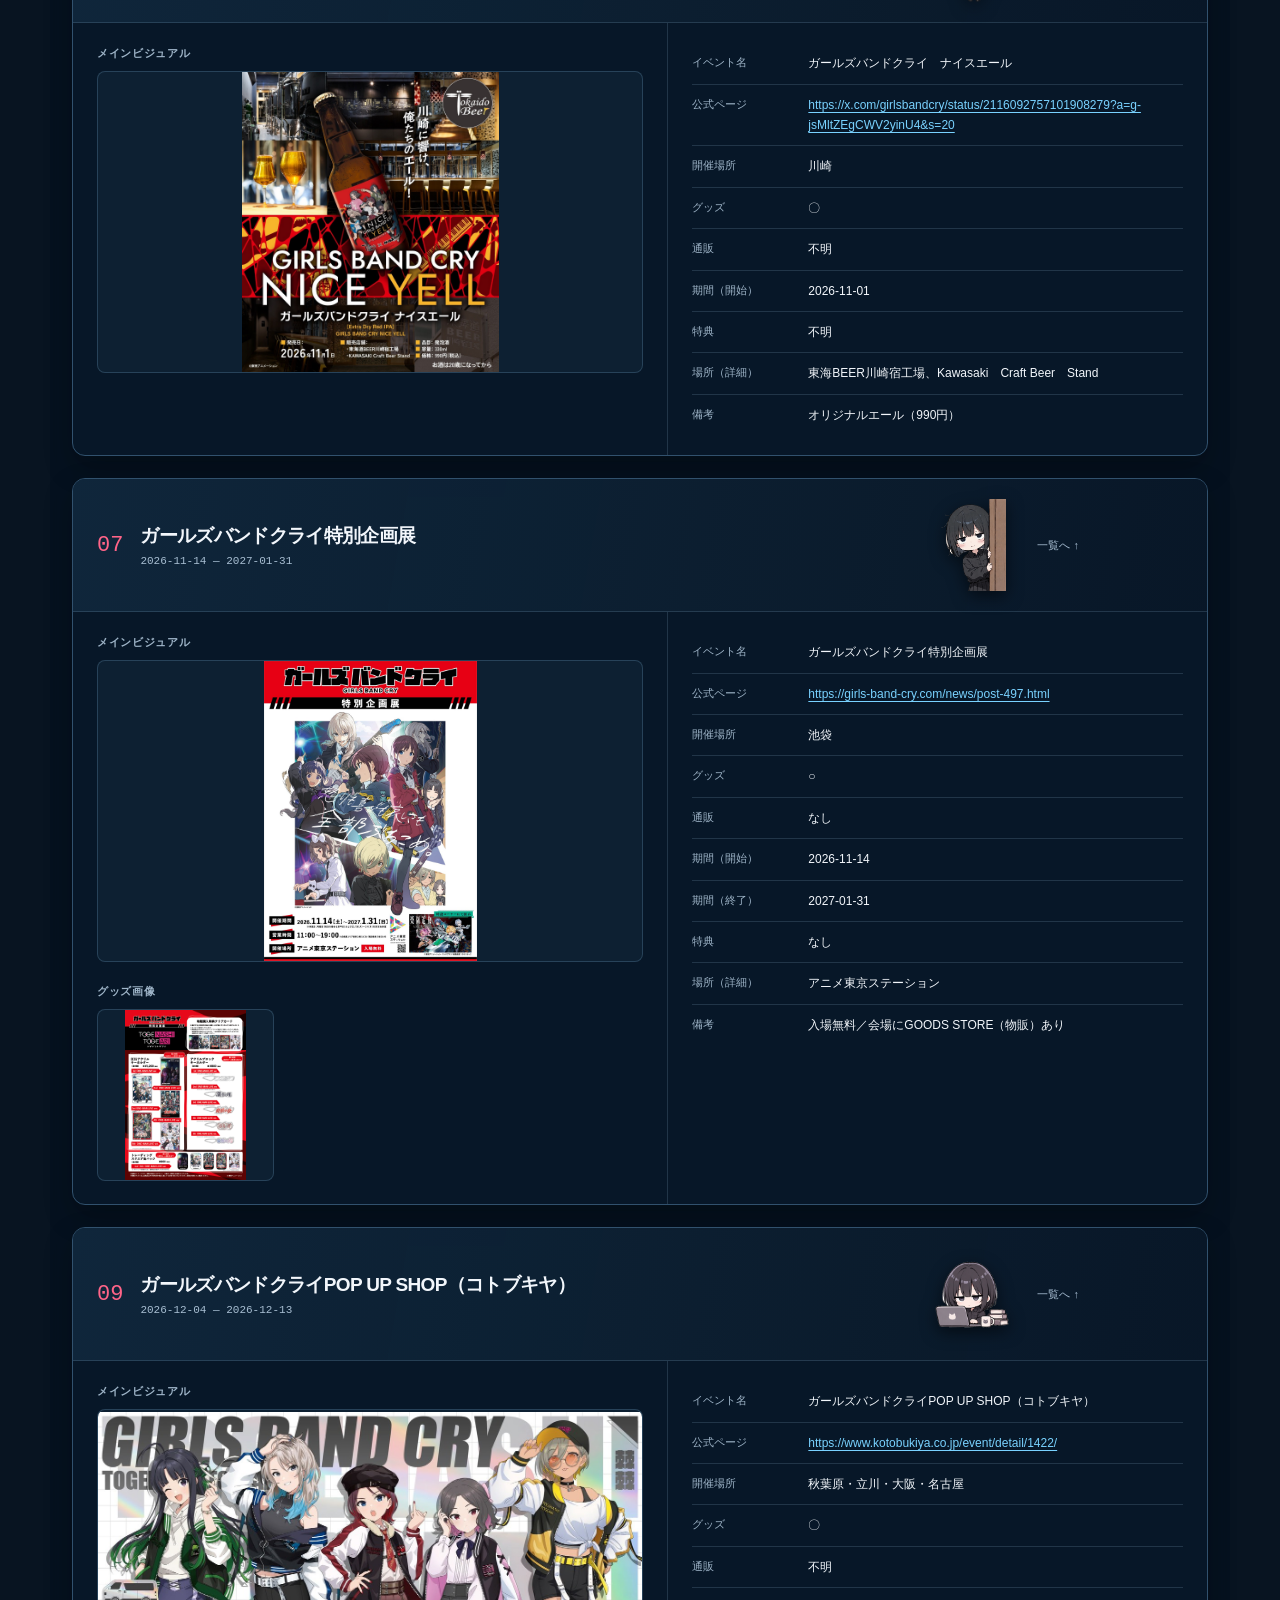
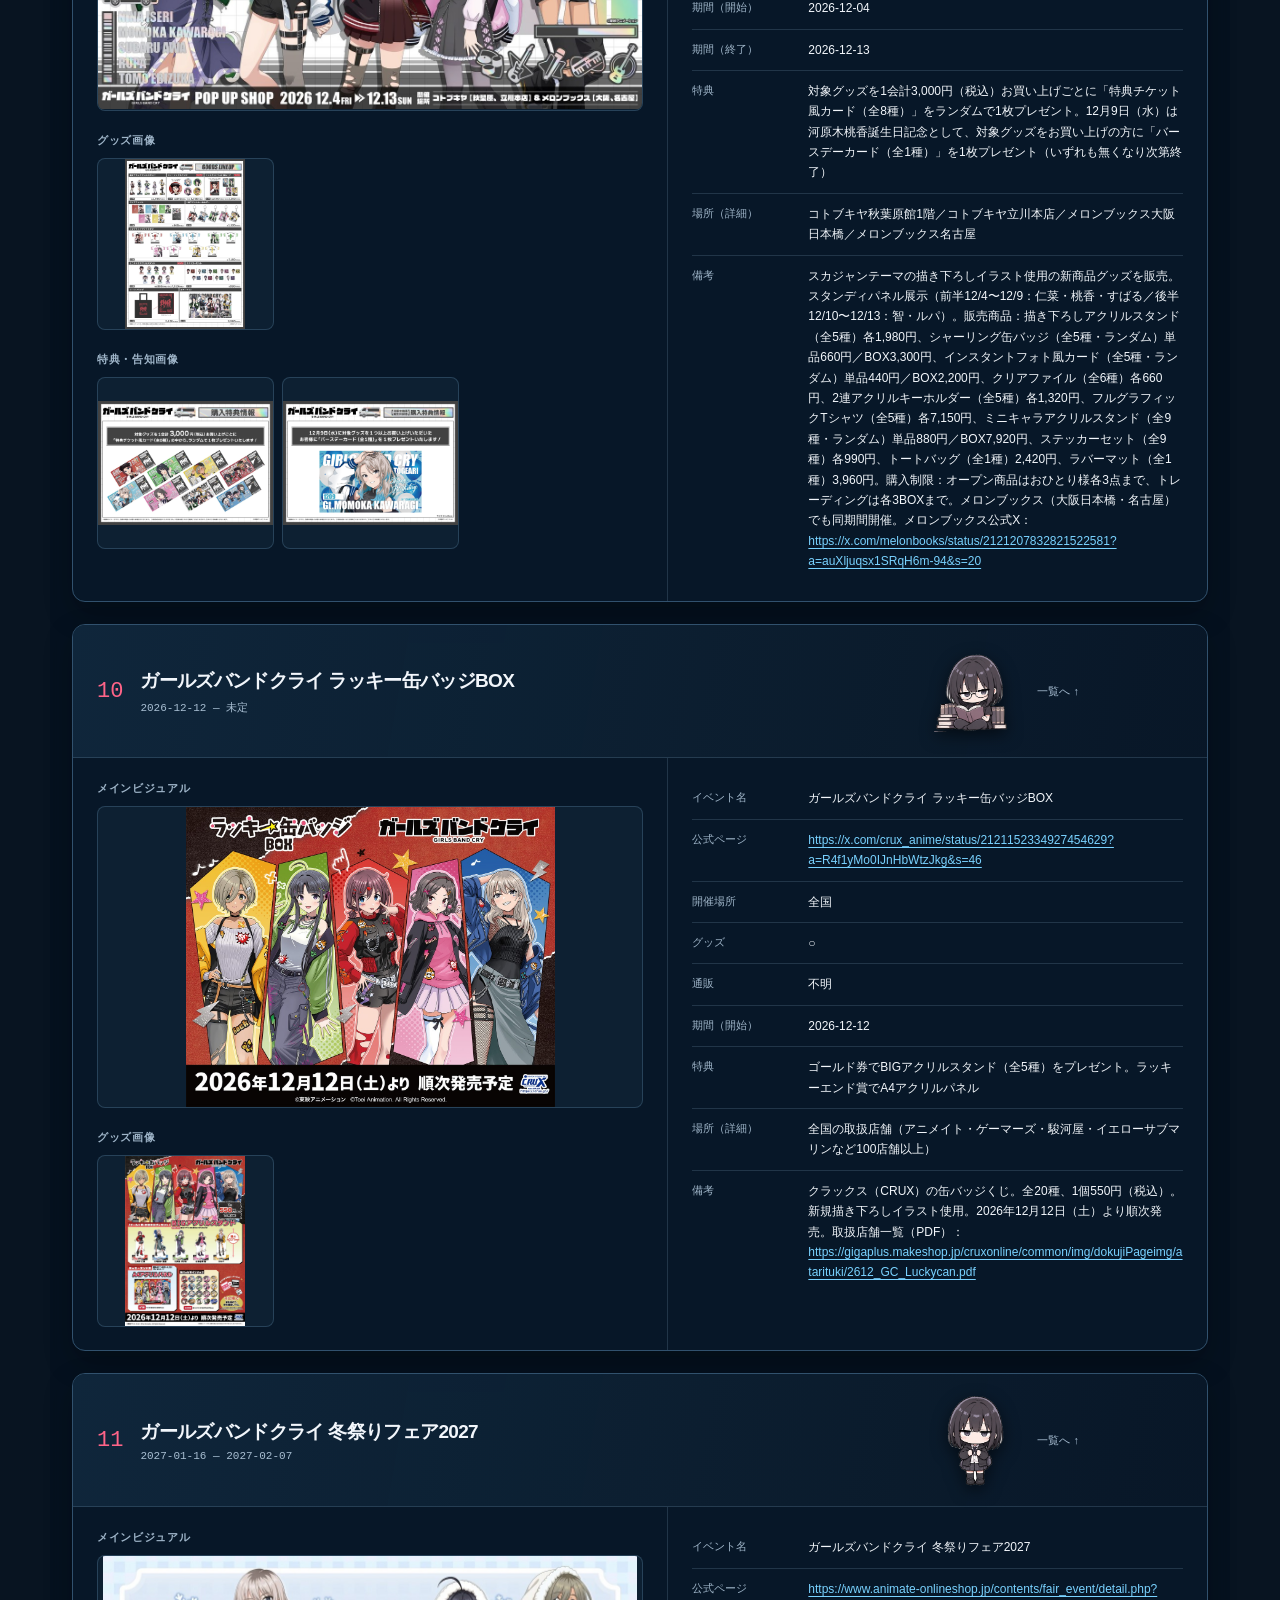
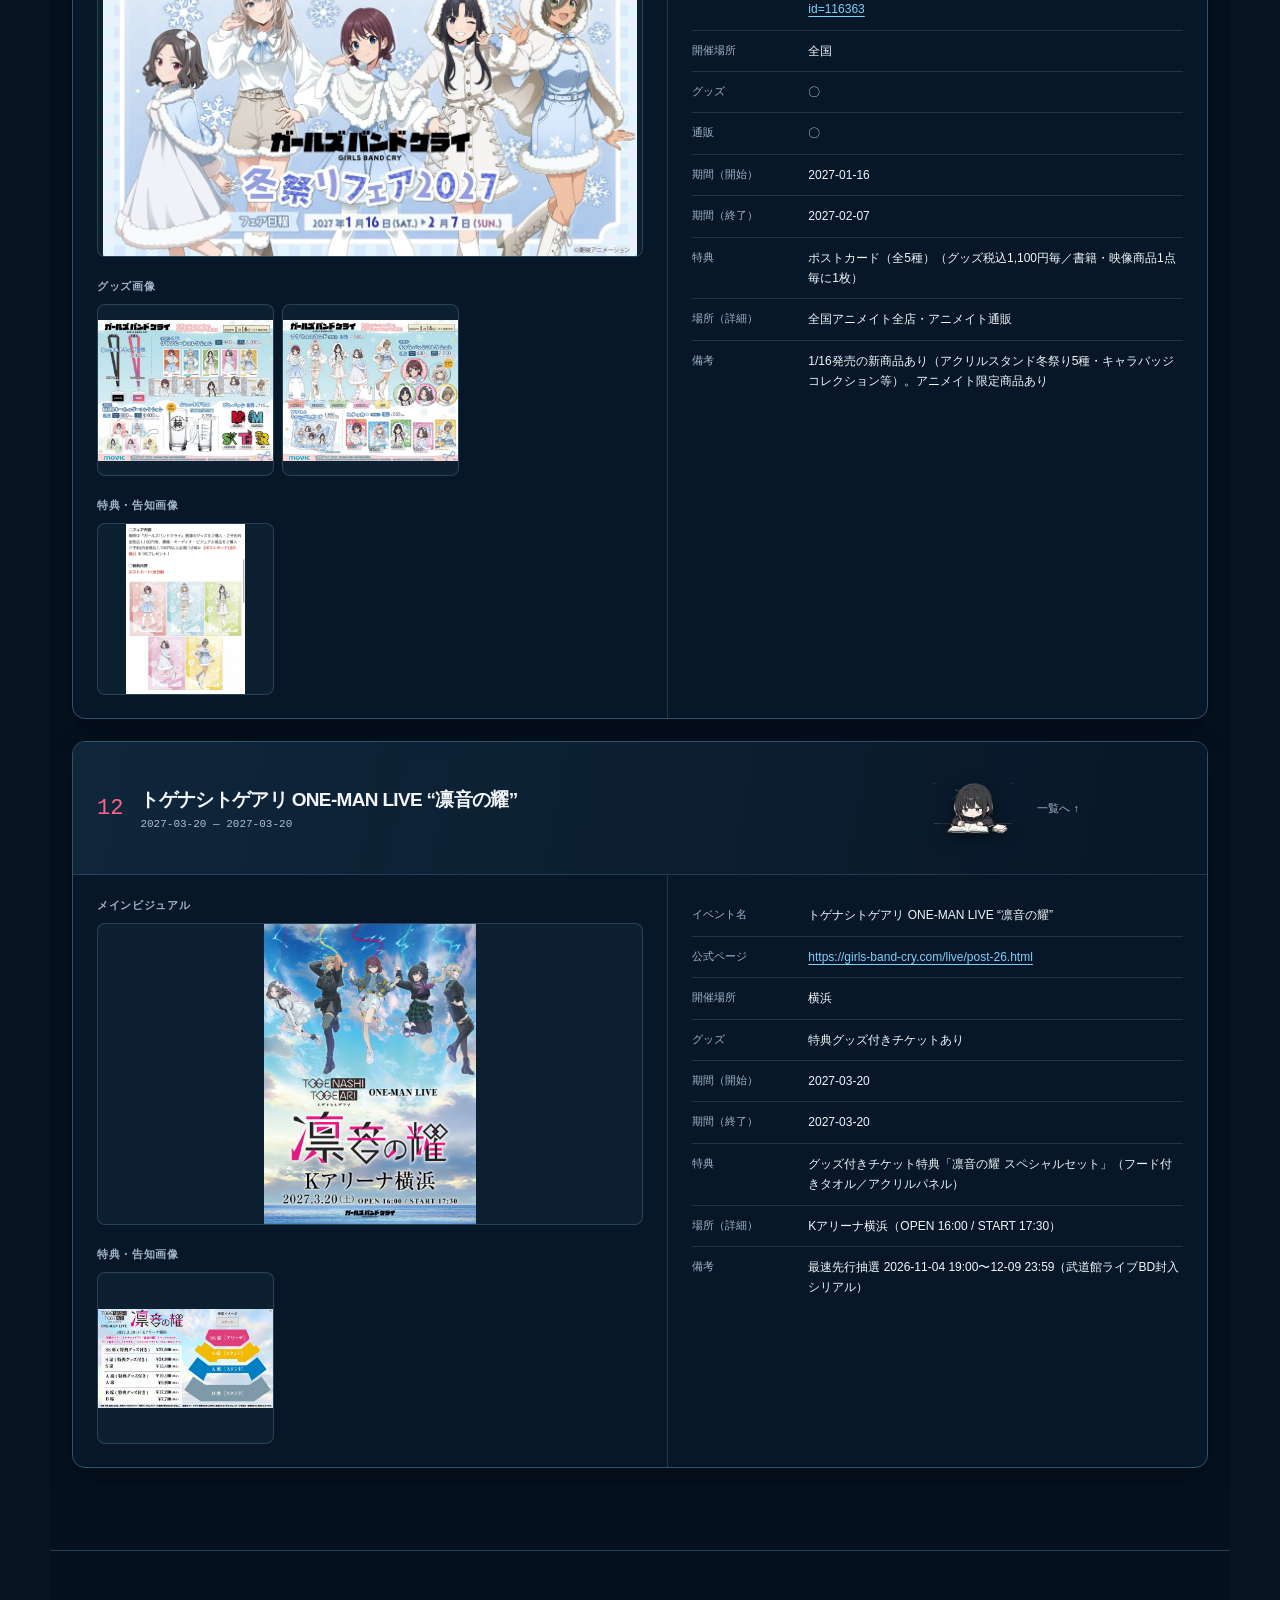
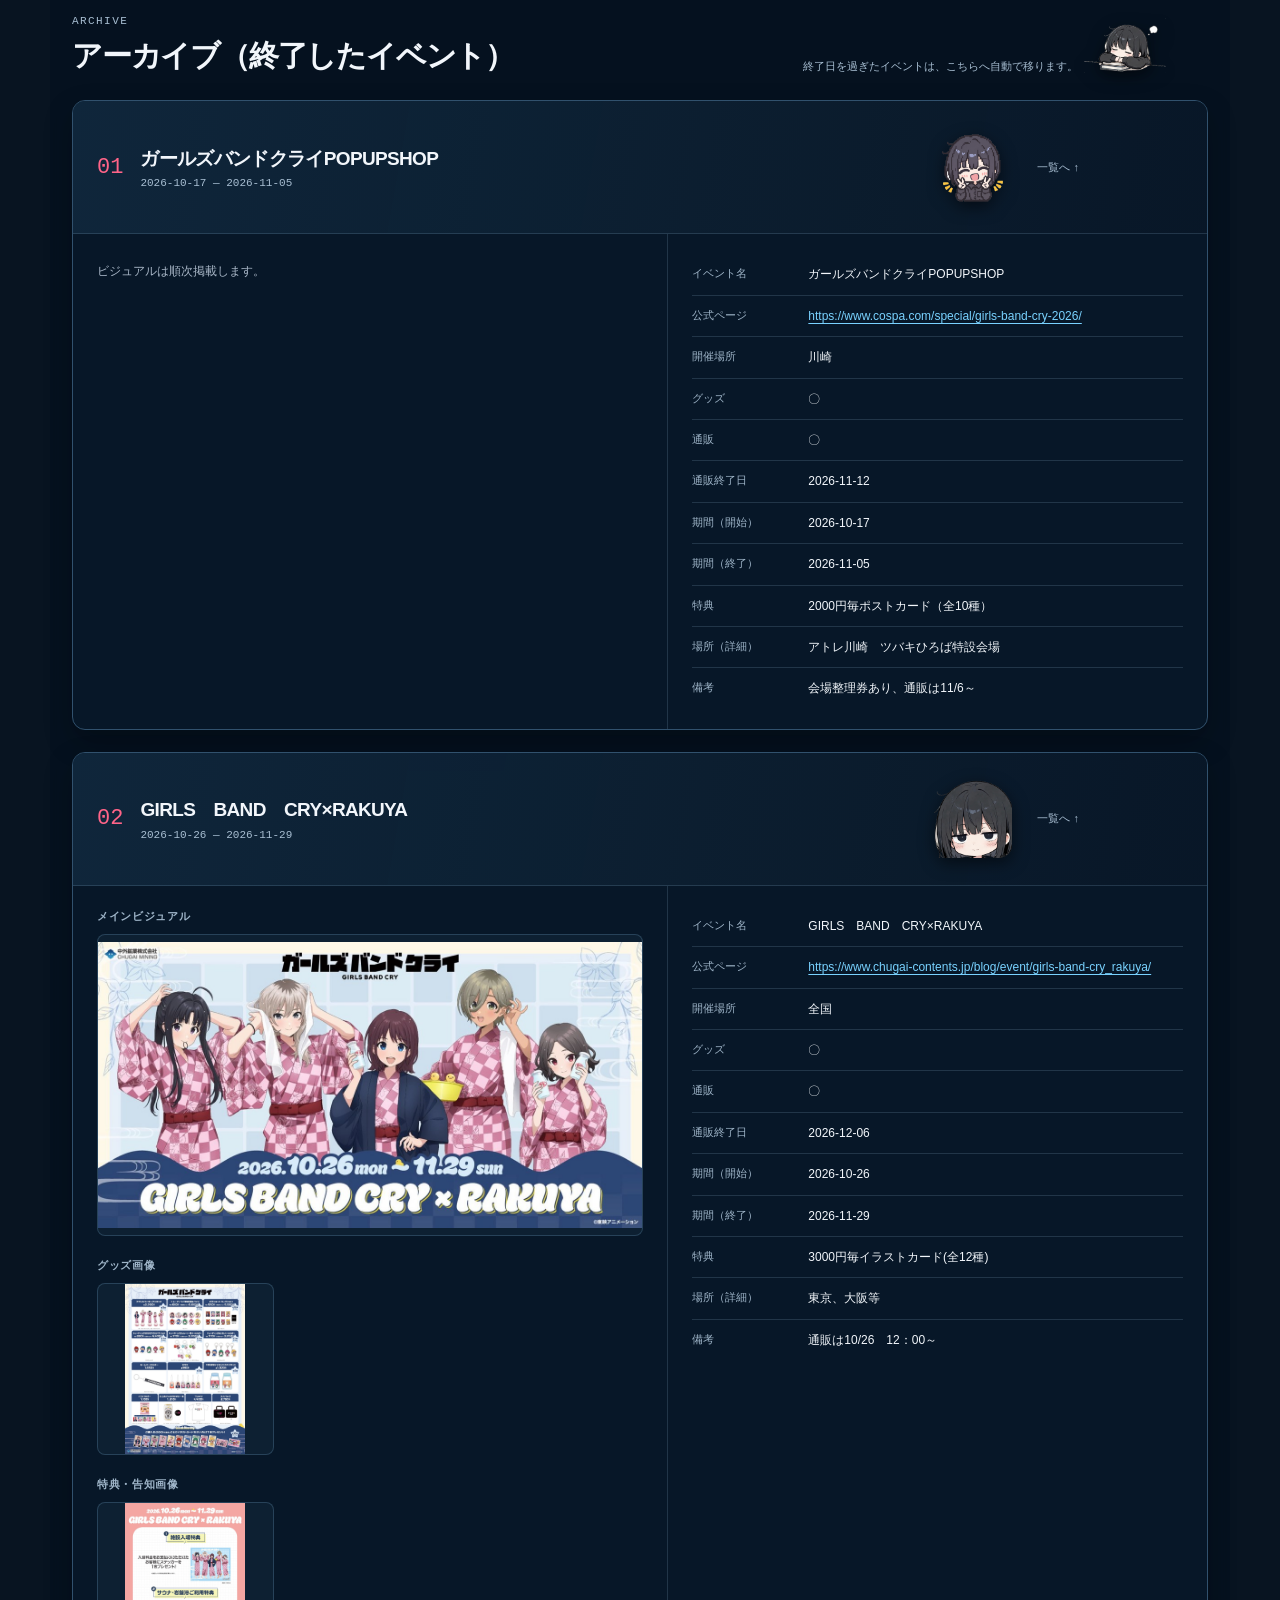
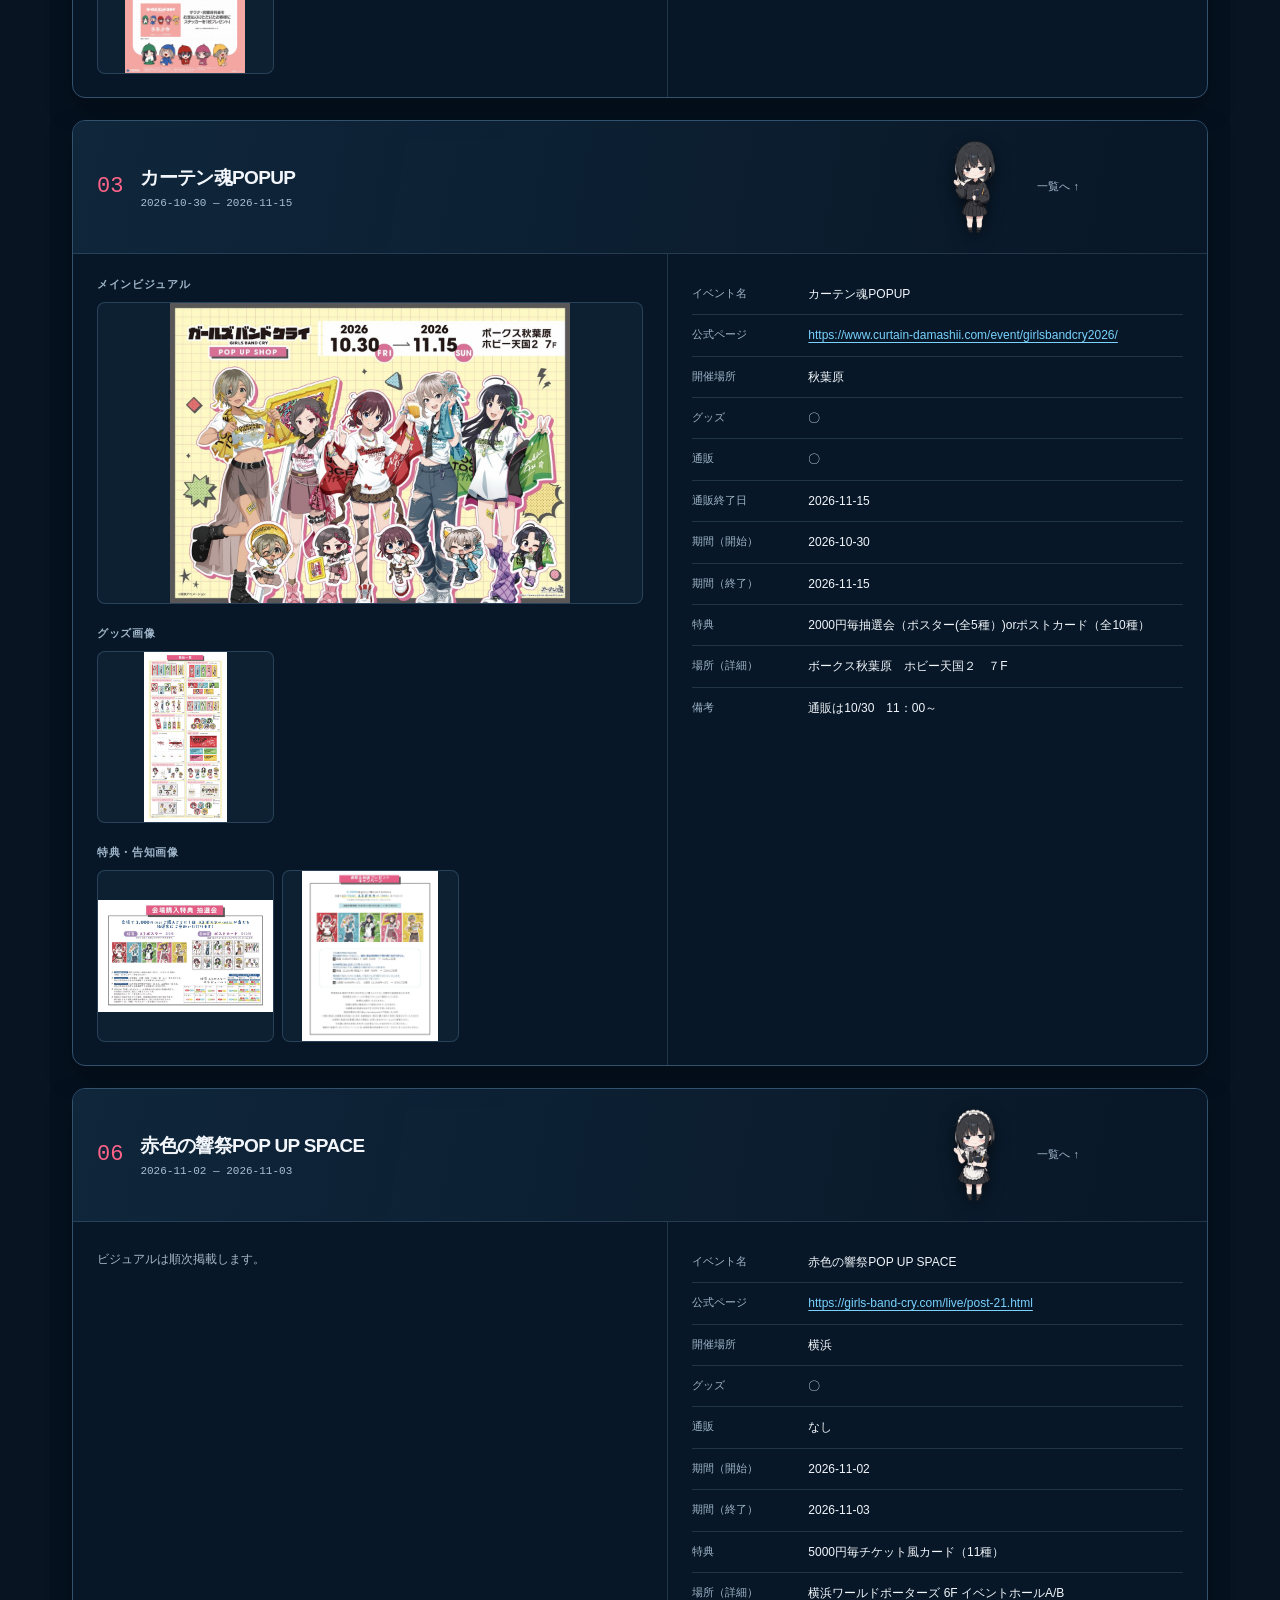
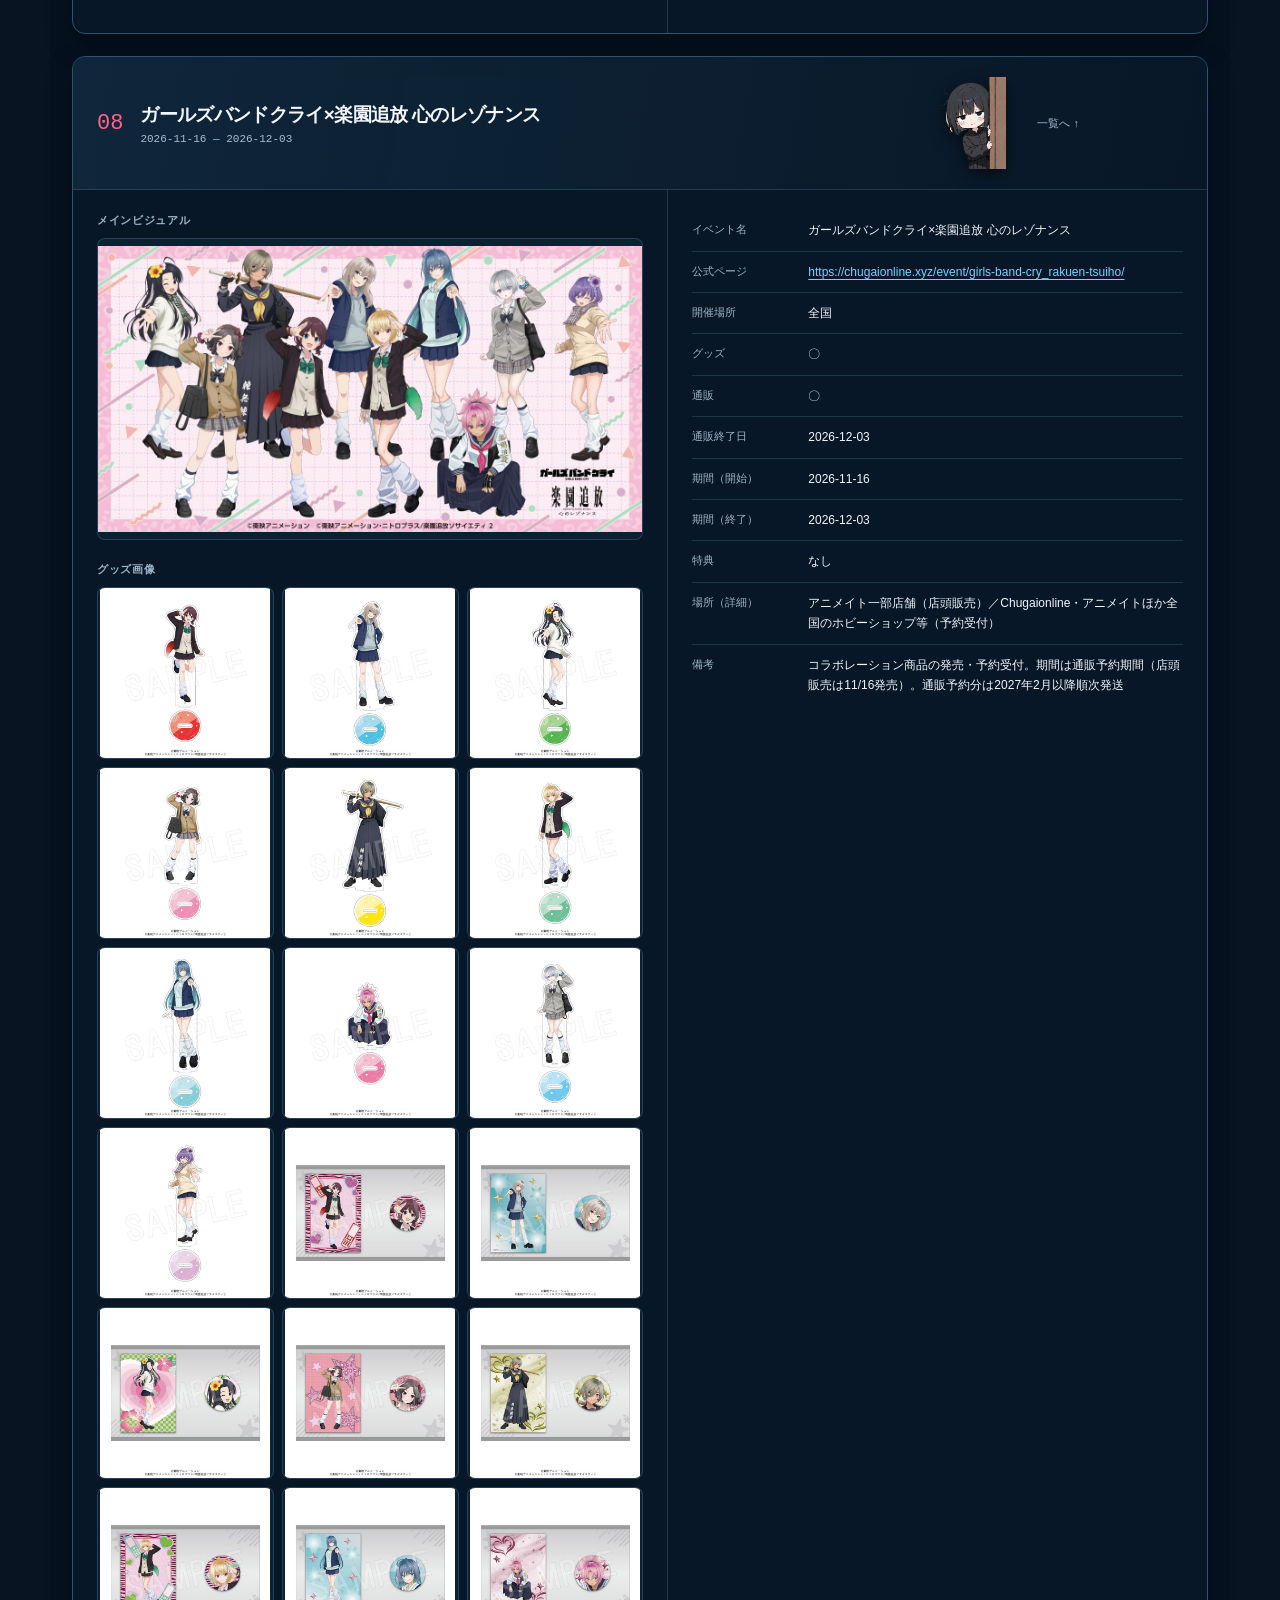
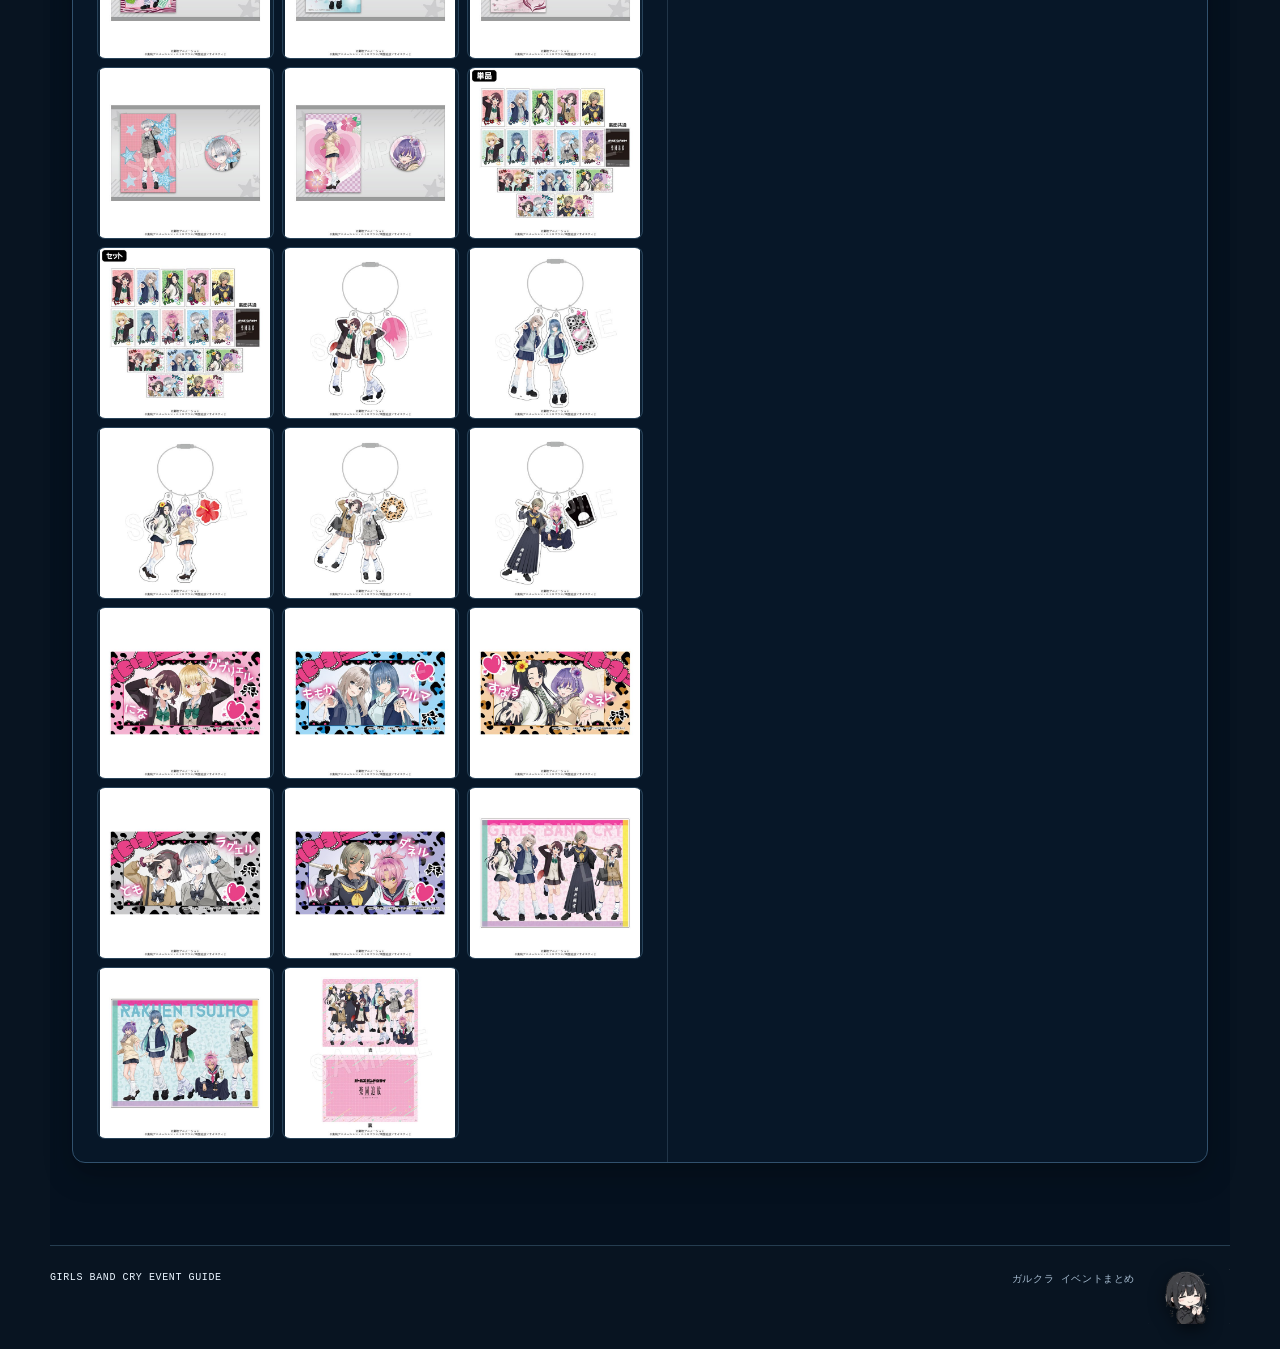
==== commit 116dc946: "一覧表の特典・備考を3行までに省略し、行の高さが広がらないよう修正" ====
--- a/index.html
+++ b/index.html
@@ -3,7 +3,7 @@
 <head>
 <meta charset="utf-8"><meta name="viewport" content="width=device-width, initial-scale=1"><meta name="theme-color" content="#f4f1e9">
 <meta name="description" content="GIRLS BAND CRY関連イベントの開催情報、公式リンク、ビジュアルをまとめた一覧ページです。">
-<title>ガルクラ イベントまとめ</title><link rel="stylesheet" href="styles.css?v=20261122-1"><script src="events-data.js?v=20261122-1" defer></script><script src="goods-data.js?v=20261122-1" defer></script><script src="app.js?v=20261122-1" defer></script>
+<title>ガルクラ イベントまとめ</title><link rel="stylesheet" href="styles.css?v=20261122-2"><script src="events-data.js?v=20261122-2" defer></script><script src="goods-data.js?v=20261122-2" defer></script><script src="app.js?v=20261122-2" defer></script>
 </head>
 <body class="themed-page">
 <header class="site-header" id="top"><div class="header-inner"><a class="brand" href="#top" aria-label="ページの先頭へ"><span class="brand-mark" aria-hidden="true">GC</span><span>GIRLS BAND CRY<br><strong>EVENT GUIDE</strong></span></a><p class="edition">FAN-MADE <span>GUIDE</span></p></div></header>
--- a/styles.css
+++ b/styles.css
@@ -54,3 +54,5 @@
 .update-date::after{content:"";position:absolute;right:-5px;bottom:14px;width:12px;height:12px;background:#fff;transform:rotate(45deg);border-radius:2px}
 @media(max-width:760px){.update-date{right:84px;bottom:62px;font-size:10px;padding:7px 10px}.update-date::after{bottom:10px}}
 @media(max-width:760px){.update-date{right:12px;bottom:114px}.update-date::after{right:26px;bottom:-5px}}
+.cell-long{min-width:170px}
+.cell-clamp{display:-webkit-box;-webkit-line-clamp:3;-webkit-box-orient:vertical;overflow:hidden}
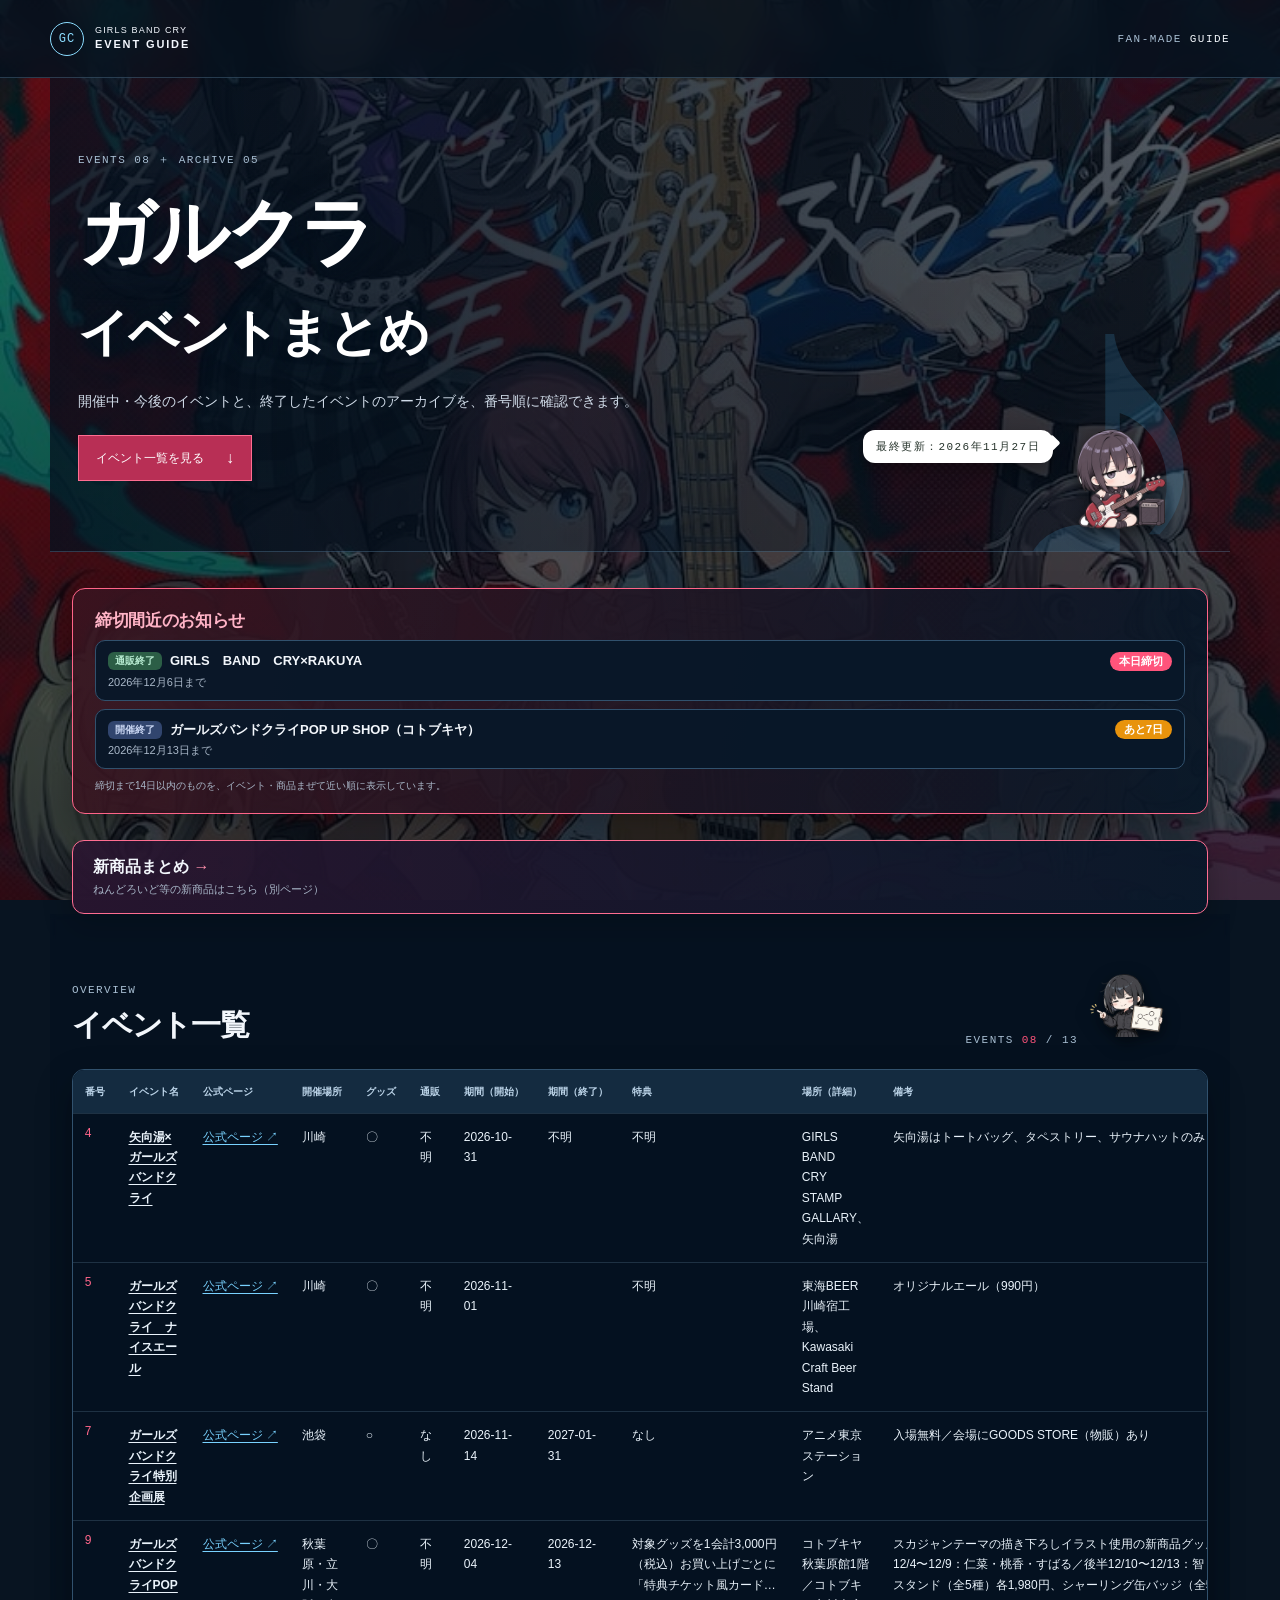
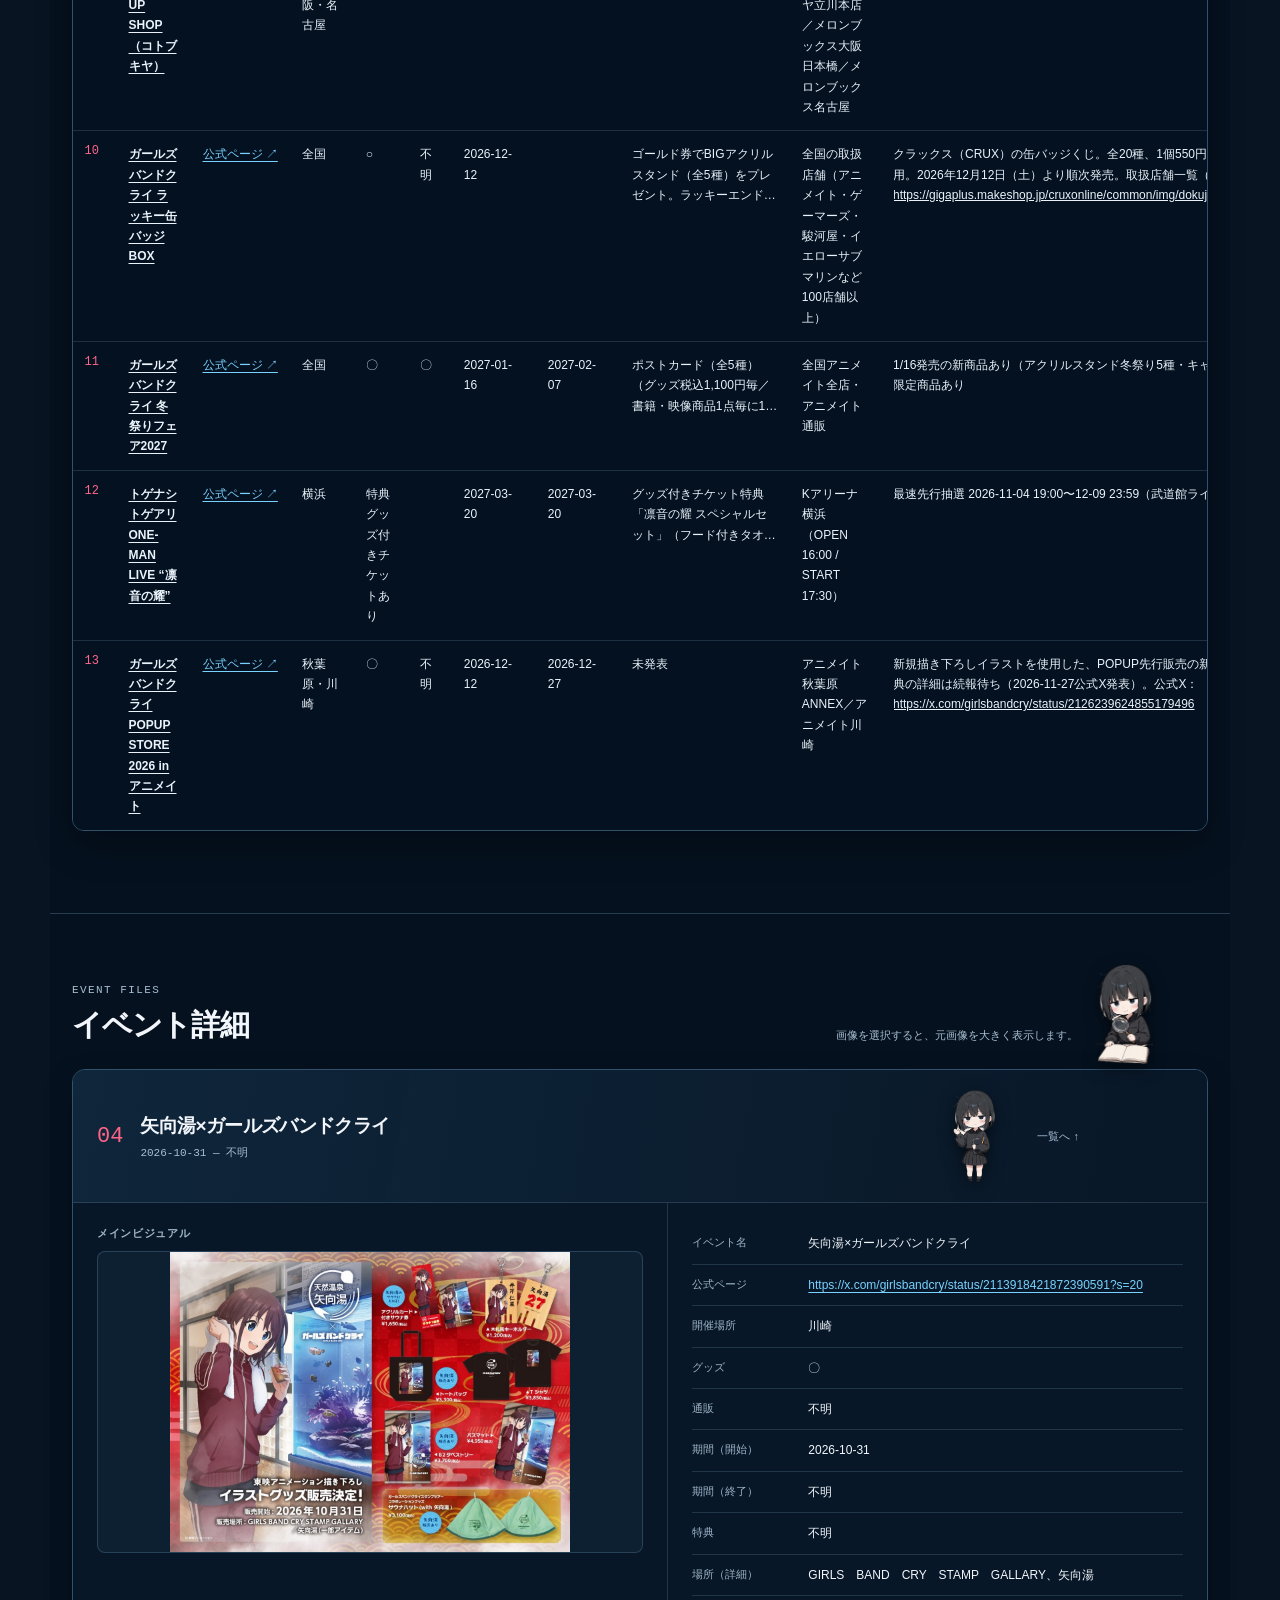
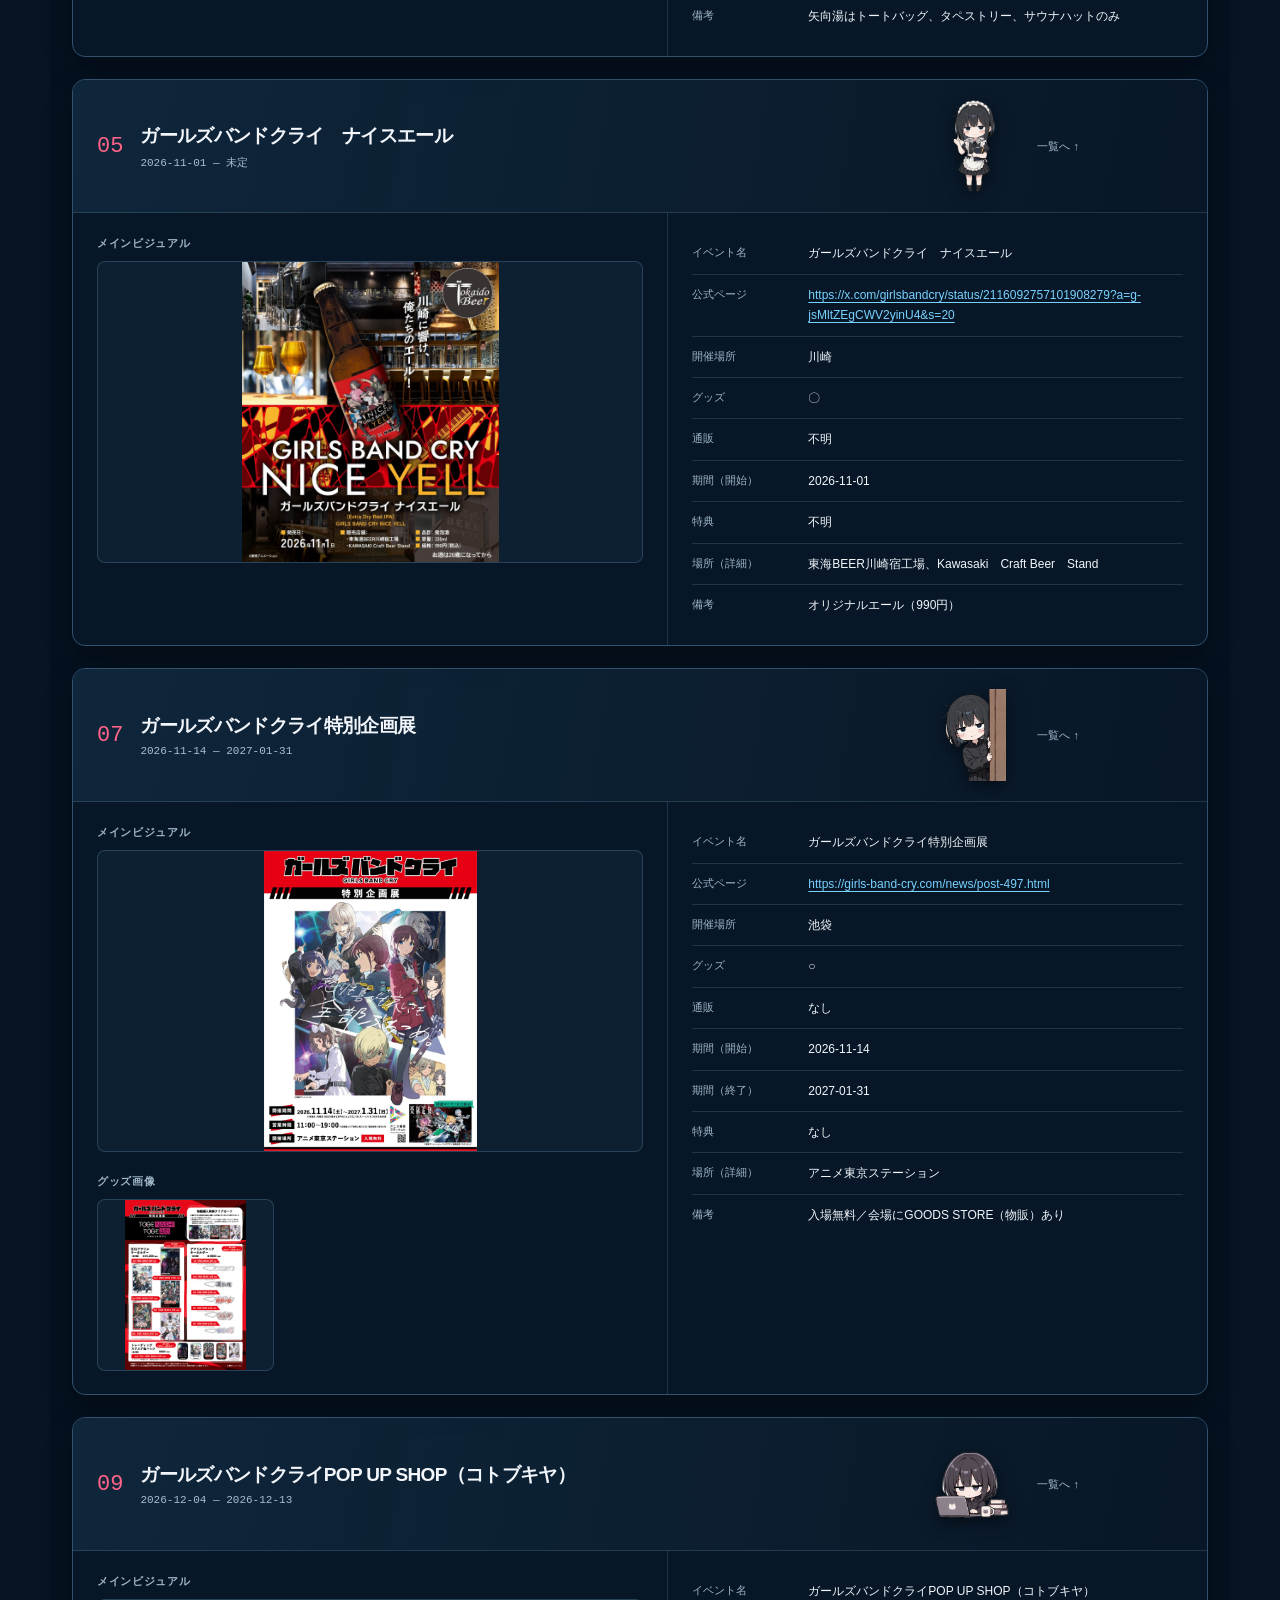
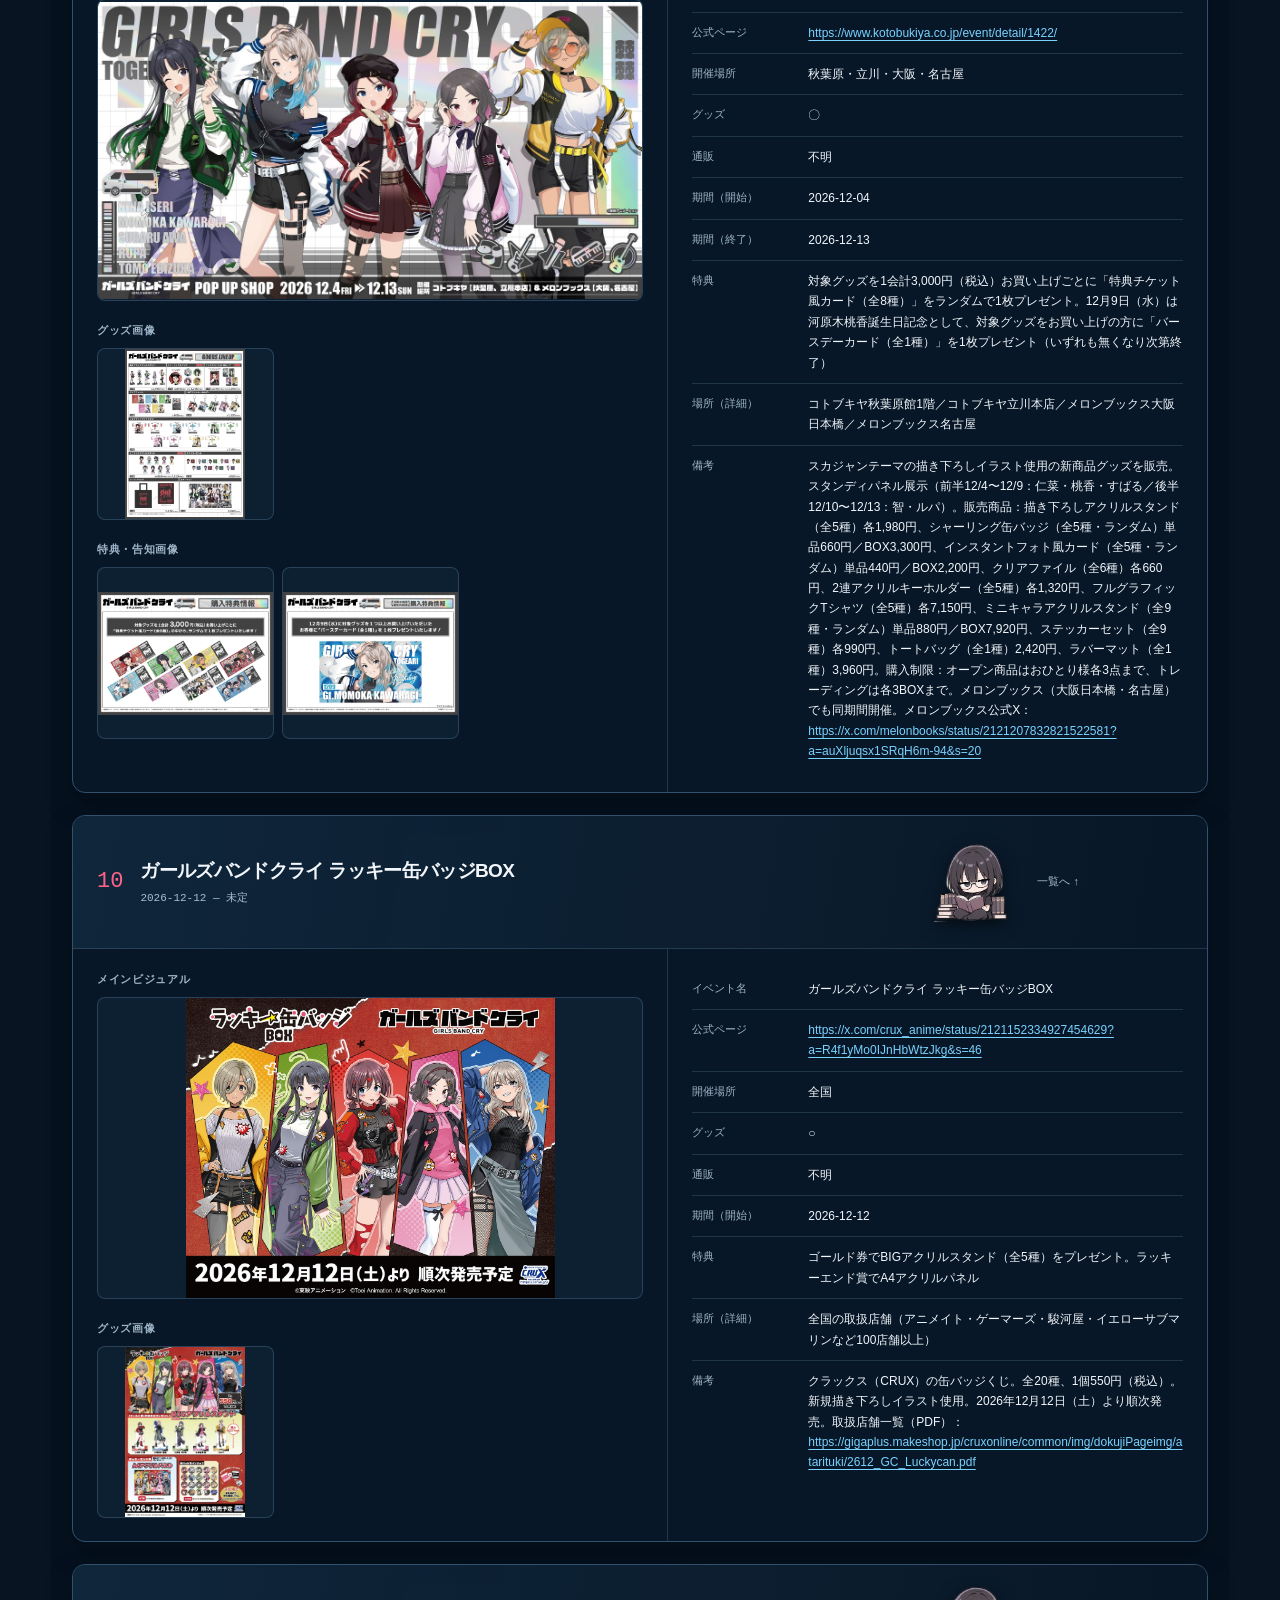
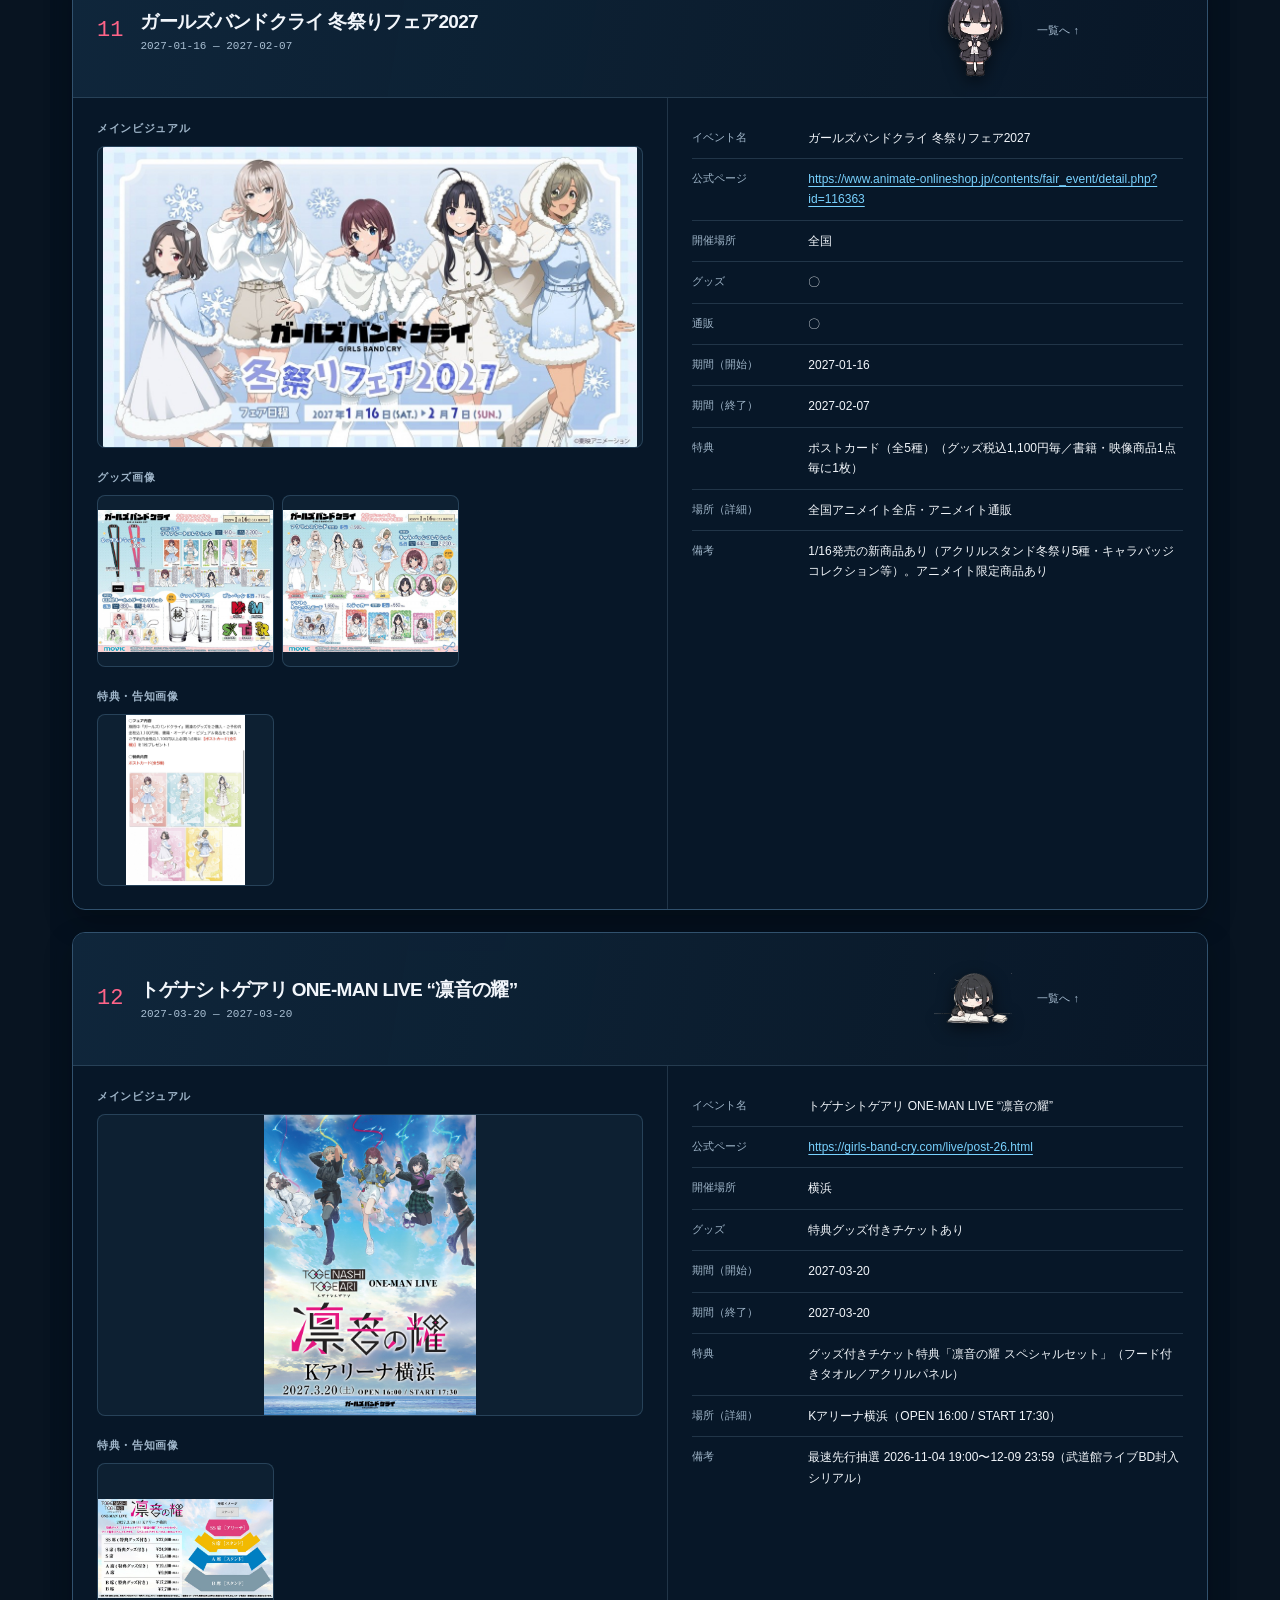
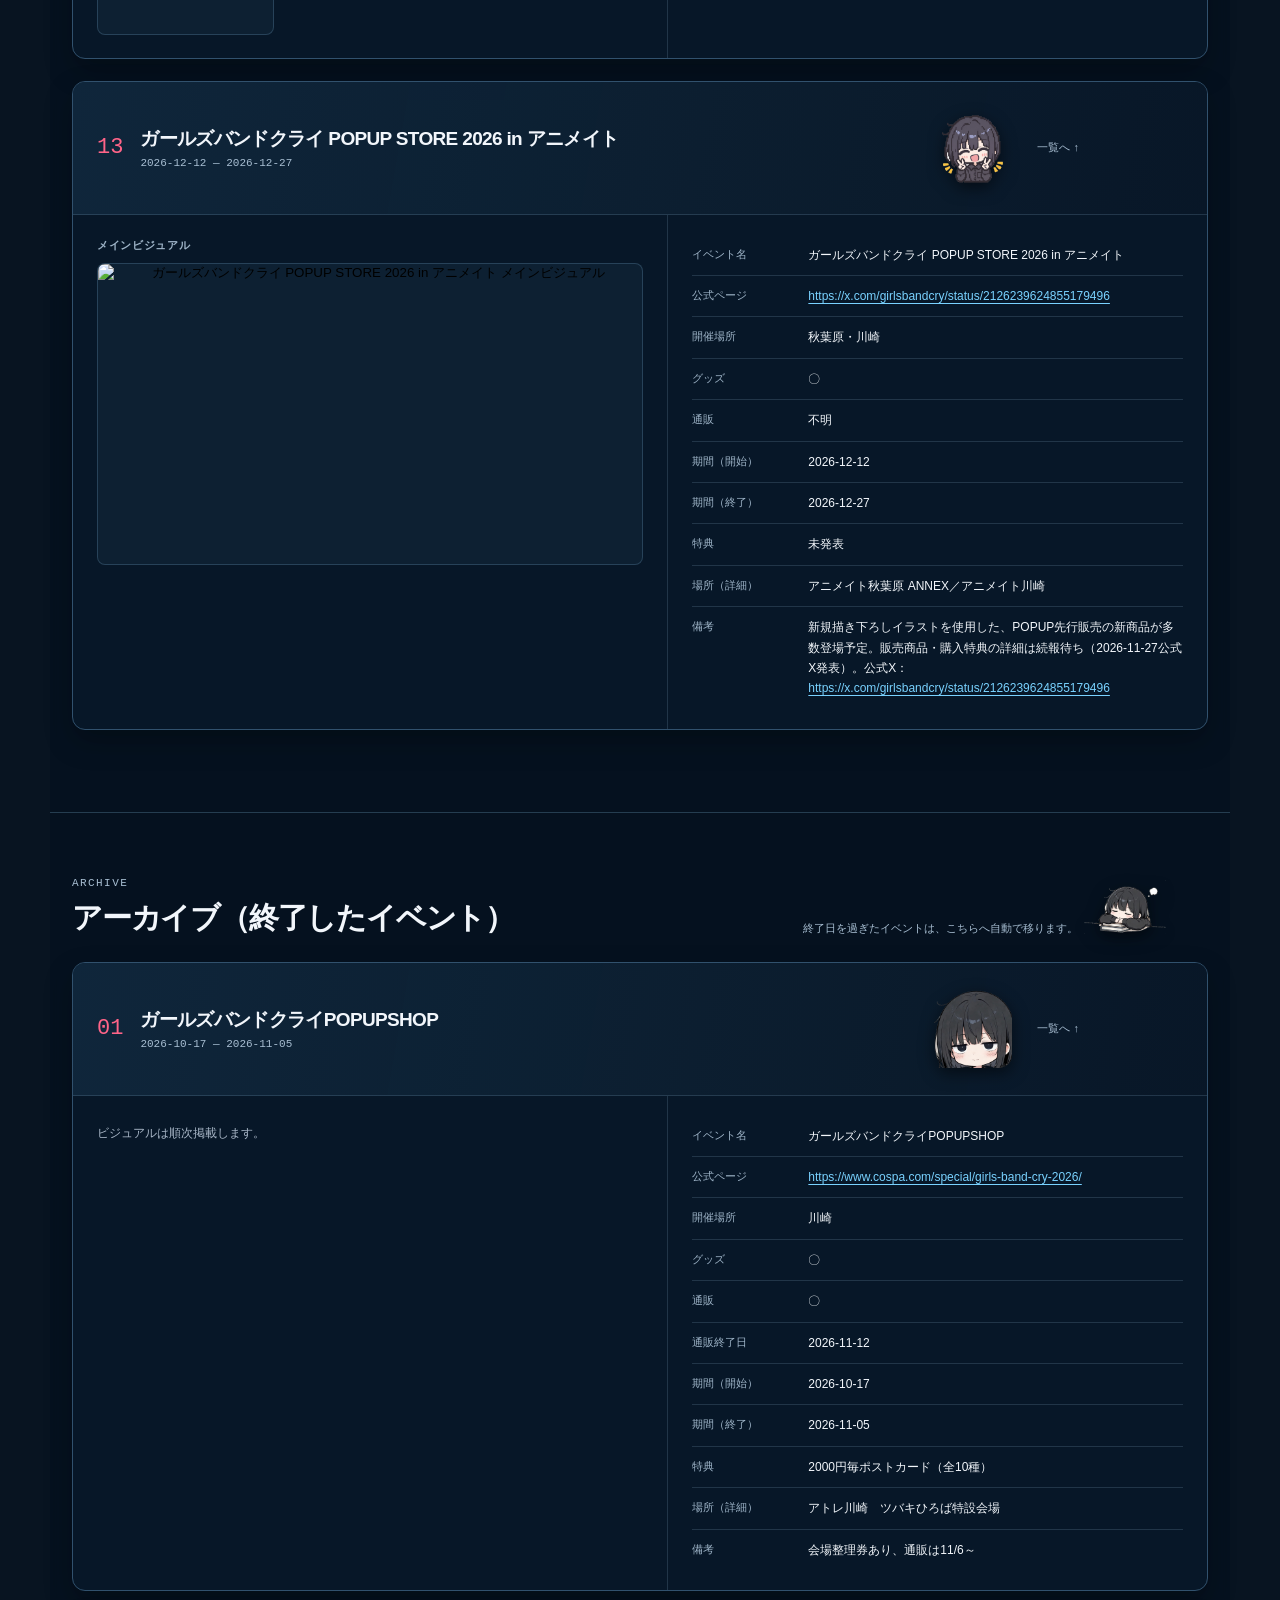
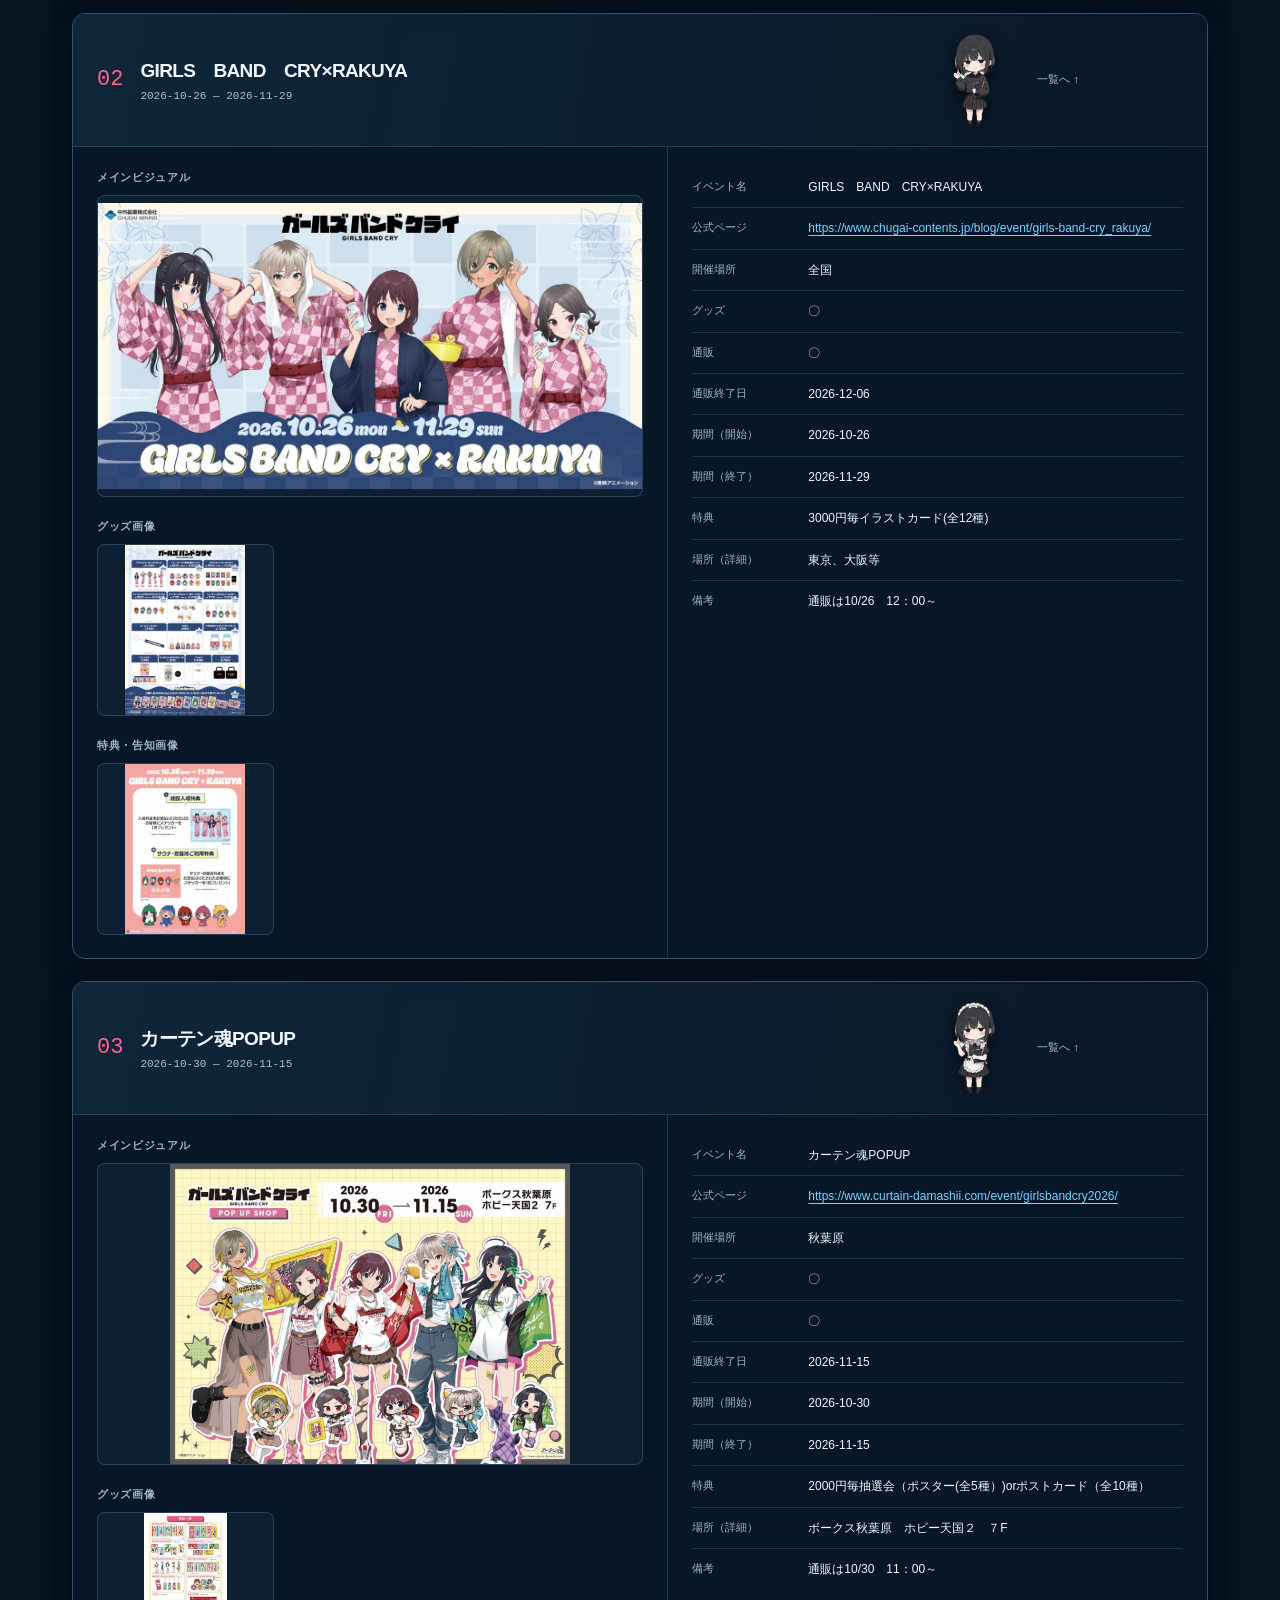
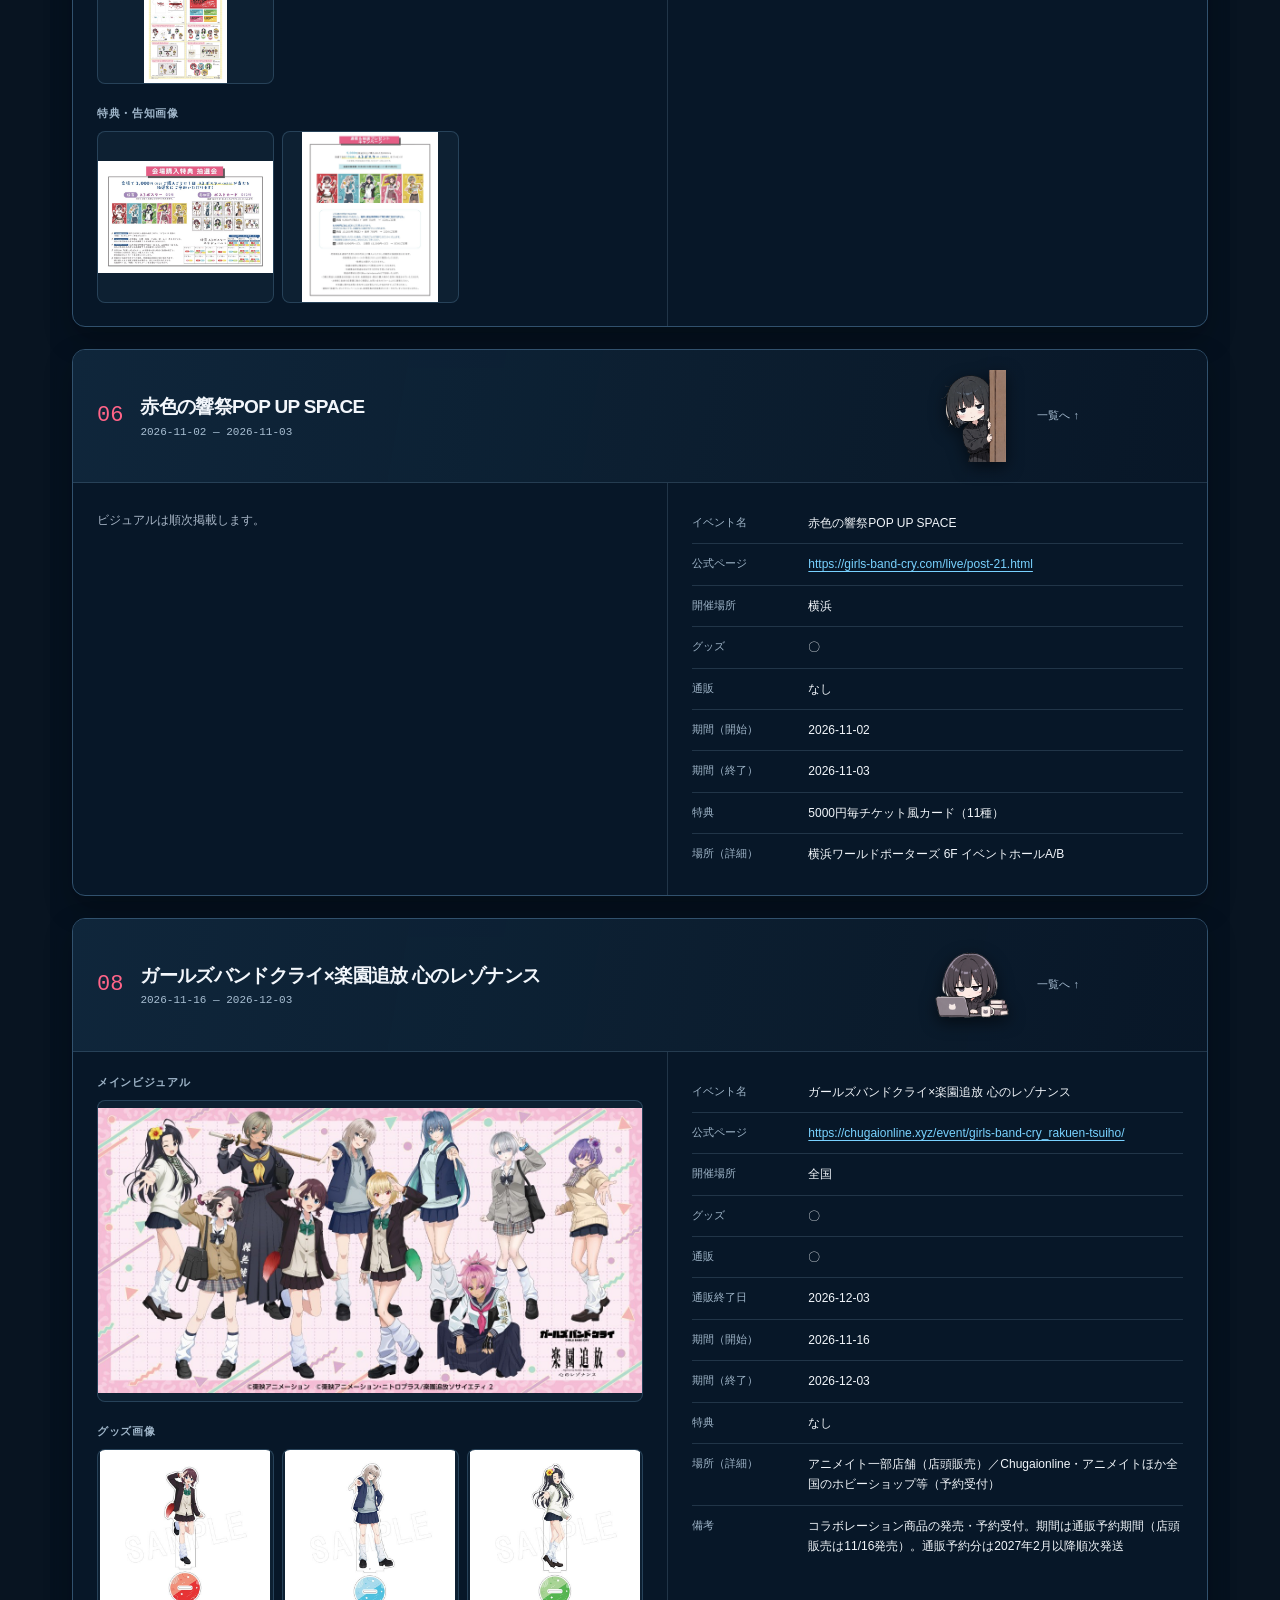
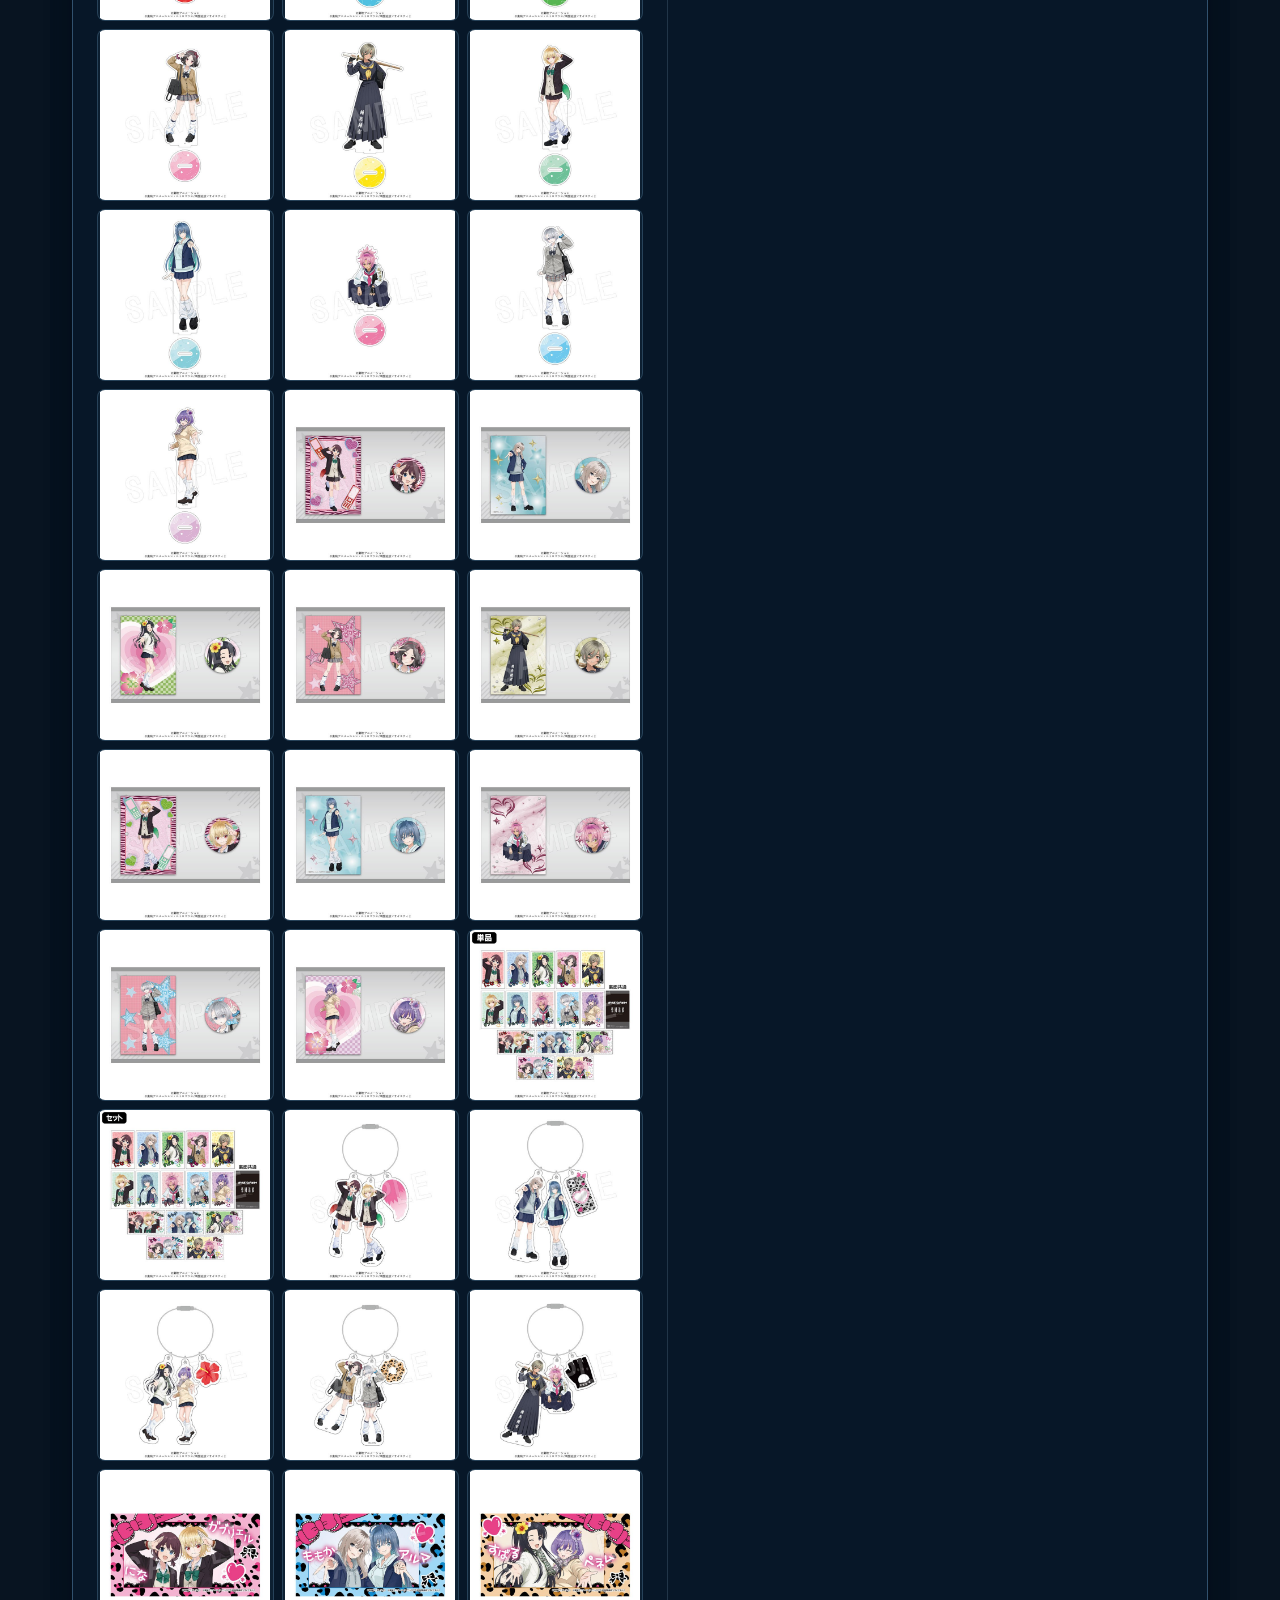
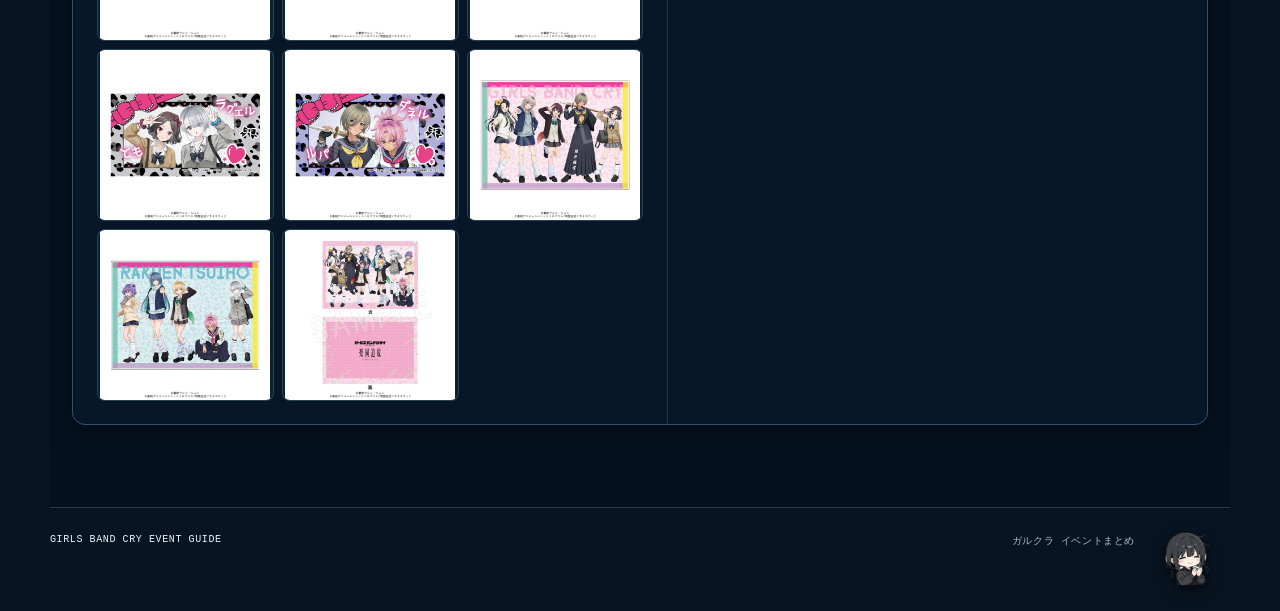
==== commit 74abcbaf: "No.13 ガールズバンドクライ POPUP STORE 2026 in アニメイト を追加" ====
--- a/index.html
+++ b/index.html
@@ -3,13 +3,13 @@
 <head>
 <meta charset="utf-8"><meta name="viewport" content="width=device-width, initial-scale=1"><meta name="theme-color" content="#f4f1e9">
 <meta name="description" content="GIRLS BAND CRY関連イベントの開催情報、公式リンク、ビジュアルをまとめた一覧ページです。">
-<title>ガルクラ イベントまとめ</title><link rel="stylesheet" href="styles.css?v=20261122-2"><script src="events-data.js?v=20261122-2" defer></script><script src="goods-data.js?v=20261122-2" defer></script><script src="app.js?v=20261122-2" defer></script>
+<title>ガルクラ イベントまとめ</title><link rel="stylesheet" href="styles.css?v=20261127-1"><script src="events-data.js?v=20261127-1" defer></script><script src="goods-data.js?v=20261127-1" defer></script><script src="app.js?v=20261127-1" defer></script>
 </head>
 <body class="themed-page">
 <header class="site-header" id="top"><div class="header-inner"><a class="brand" href="#top" aria-label="ページの先頭へ"><span class="brand-mark" aria-hidden="true">GC</span><span>GIRLS BAND CRY<br><strong>EVENT GUIDE</strong></span></a><p class="edition">FAN-MADE <span>GUIDE</span></p></div></header>
 <main>
 <section class="intro" aria-labelledby="page-title">
-<img class="mascot-sticker intro-mascot" src="assets/decor/mascot-15.png" alt="" aria-hidden="true"><p class="eyebrow" id="event-count-label">EVENTS</p><h1 id="page-title">ガルクラ<br><span>イベントまとめ</span></h1><p class="intro-copy">開催中・今後のイベントと、終了したイベントのアーカイブを、番号順に確認できます。</p><p class="update-date">最終更新：2026年11月22日</p><a class="primary-link" href="#event-list">イベント一覧を見る <span aria-hidden="true">↓</span></a><span class="intro-graphic" aria-hidden="true">♪</span></section>
+<img class="mascot-sticker intro-mascot" src="assets/decor/mascot-15.png" alt="" aria-hidden="true"><p class="eyebrow" id="event-count-label">EVENTS</p><h1 id="page-title">ガルクラ<br><span>イベントまとめ</span></h1><p class="intro-copy">開催中・今後のイベントと、終了したイベントのアーカイブを、番号順に確認できます。</p><p class="update-date">最終更新：2026年11月27日</p><a class="primary-link" href="#event-list">イベント一覧を見る <span aria-hidden="true">↓</span></a><span class="intro-graphic" aria-hidden="true">♪</span></section>
 <section class="notice-section" id="deadline-notice" aria-labelledby="notice-title" hidden><div class="notice-card"><h2 id="notice-title">締切間近のお知らせ</h2><div id="notice-list"></div><p class="notice-note">締切まで14日以内のものを、イベント・商品まぜて近い順に表示しています。</p></div></section>
 <a class="goods-banner" href="goods.html"><span class="goods-banner-title">新商品まとめ <span aria-hidden="true">→</span></span><span class="goods-banner-sub">ねんどろいど等の新商品はこちら（別ページ）</span></a>
 <section class="list-section" id="event-list" aria-labelledby="list-title"><div class="section-heading list-heading"><div><p class="eyebrow">OVERVIEW</p><h2 id="list-title">イベント一覧</h2></div><span class="count" id="current-count"></span><img class="mascot-sticker heading-mascot" src="assets/decor/mascot-03.png" alt="" aria-hidden="true"></div><p class="scroll-note">表は左右にスクロールできます <span aria-hidden="true">↔</span></p><div class="table-scroll" role="region" aria-label="イベント一覧表。左右にスクロールできます" tabindex="0"><table><thead><tr><th>番号</th><th>イベント名</th><th>公式ページ</th><th>開催場所</th><th>グッズ</th><th>通販</th><th>期間（開始）</th><th>期間（終了）</th><th>特典</th><th>場所（詳細）</th><th>備考</th></tr></thead><tbody id="event-rows"></tbody></table></div></section>
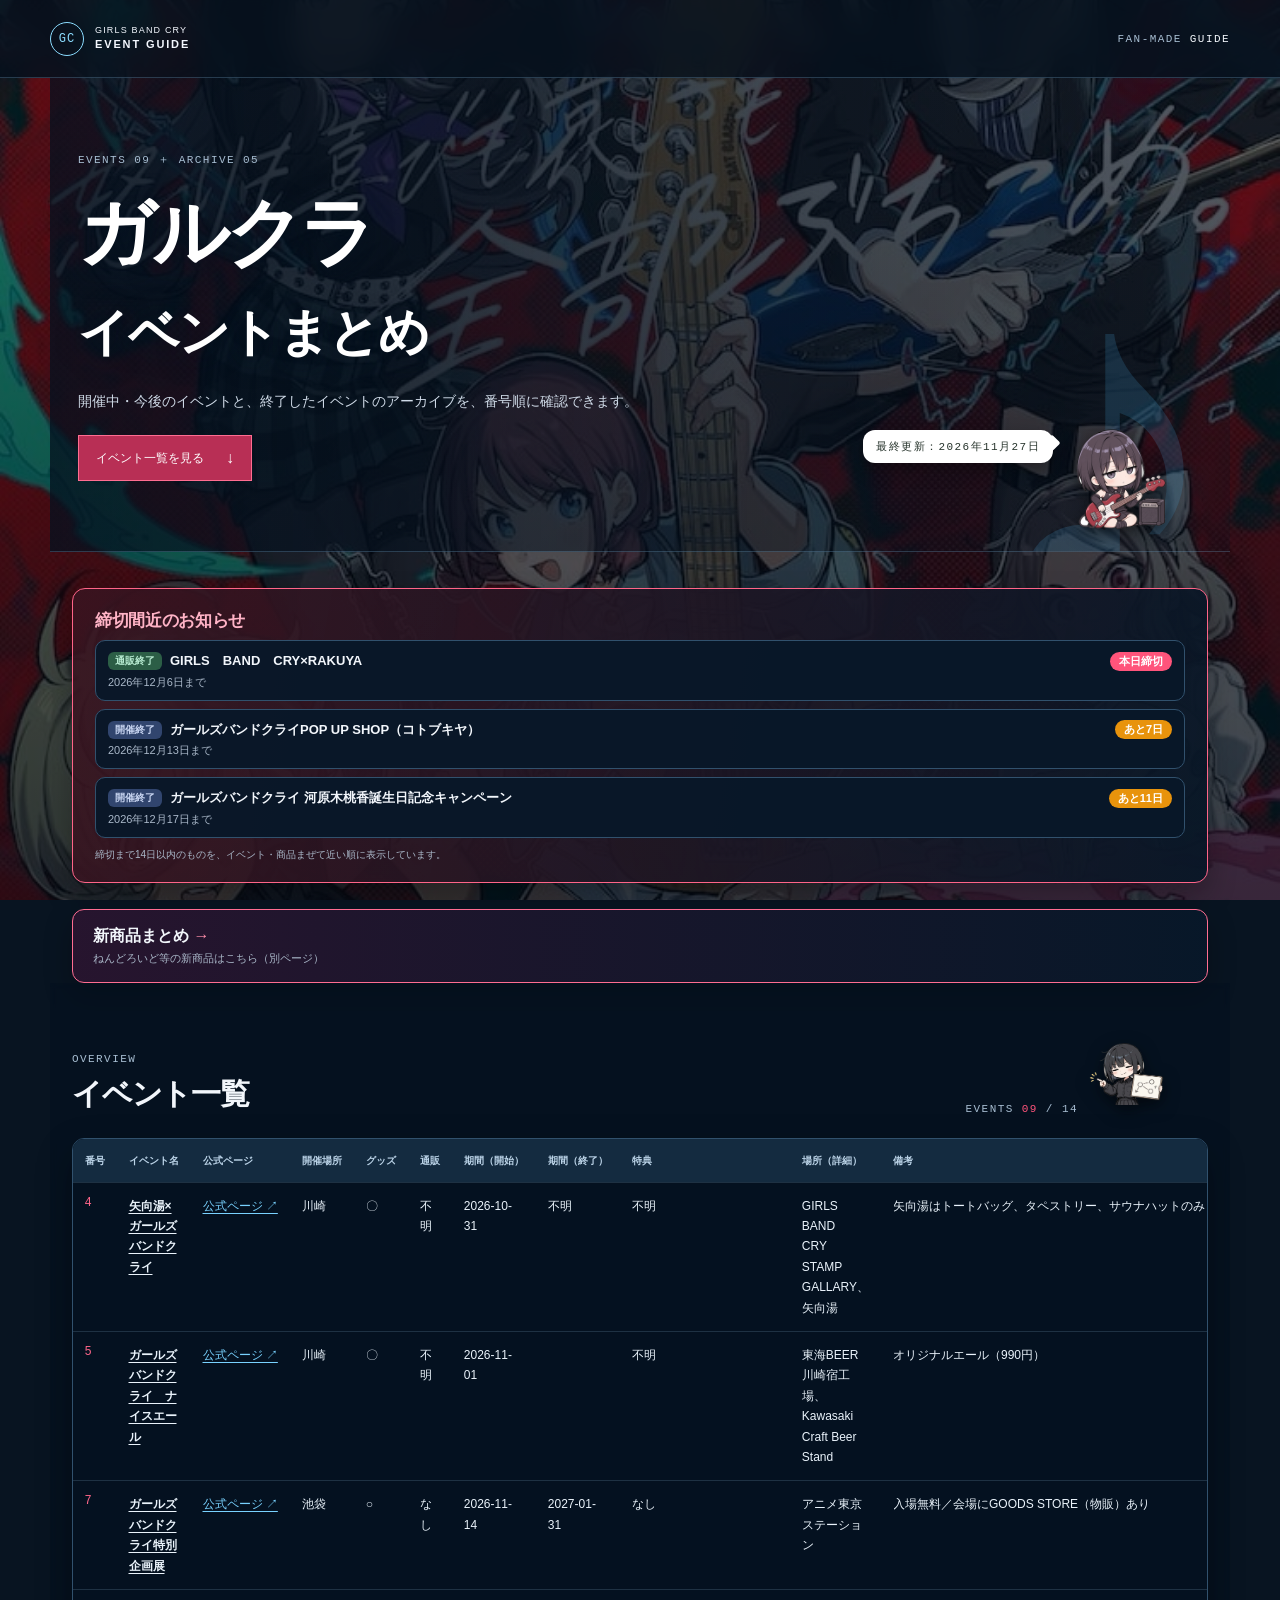
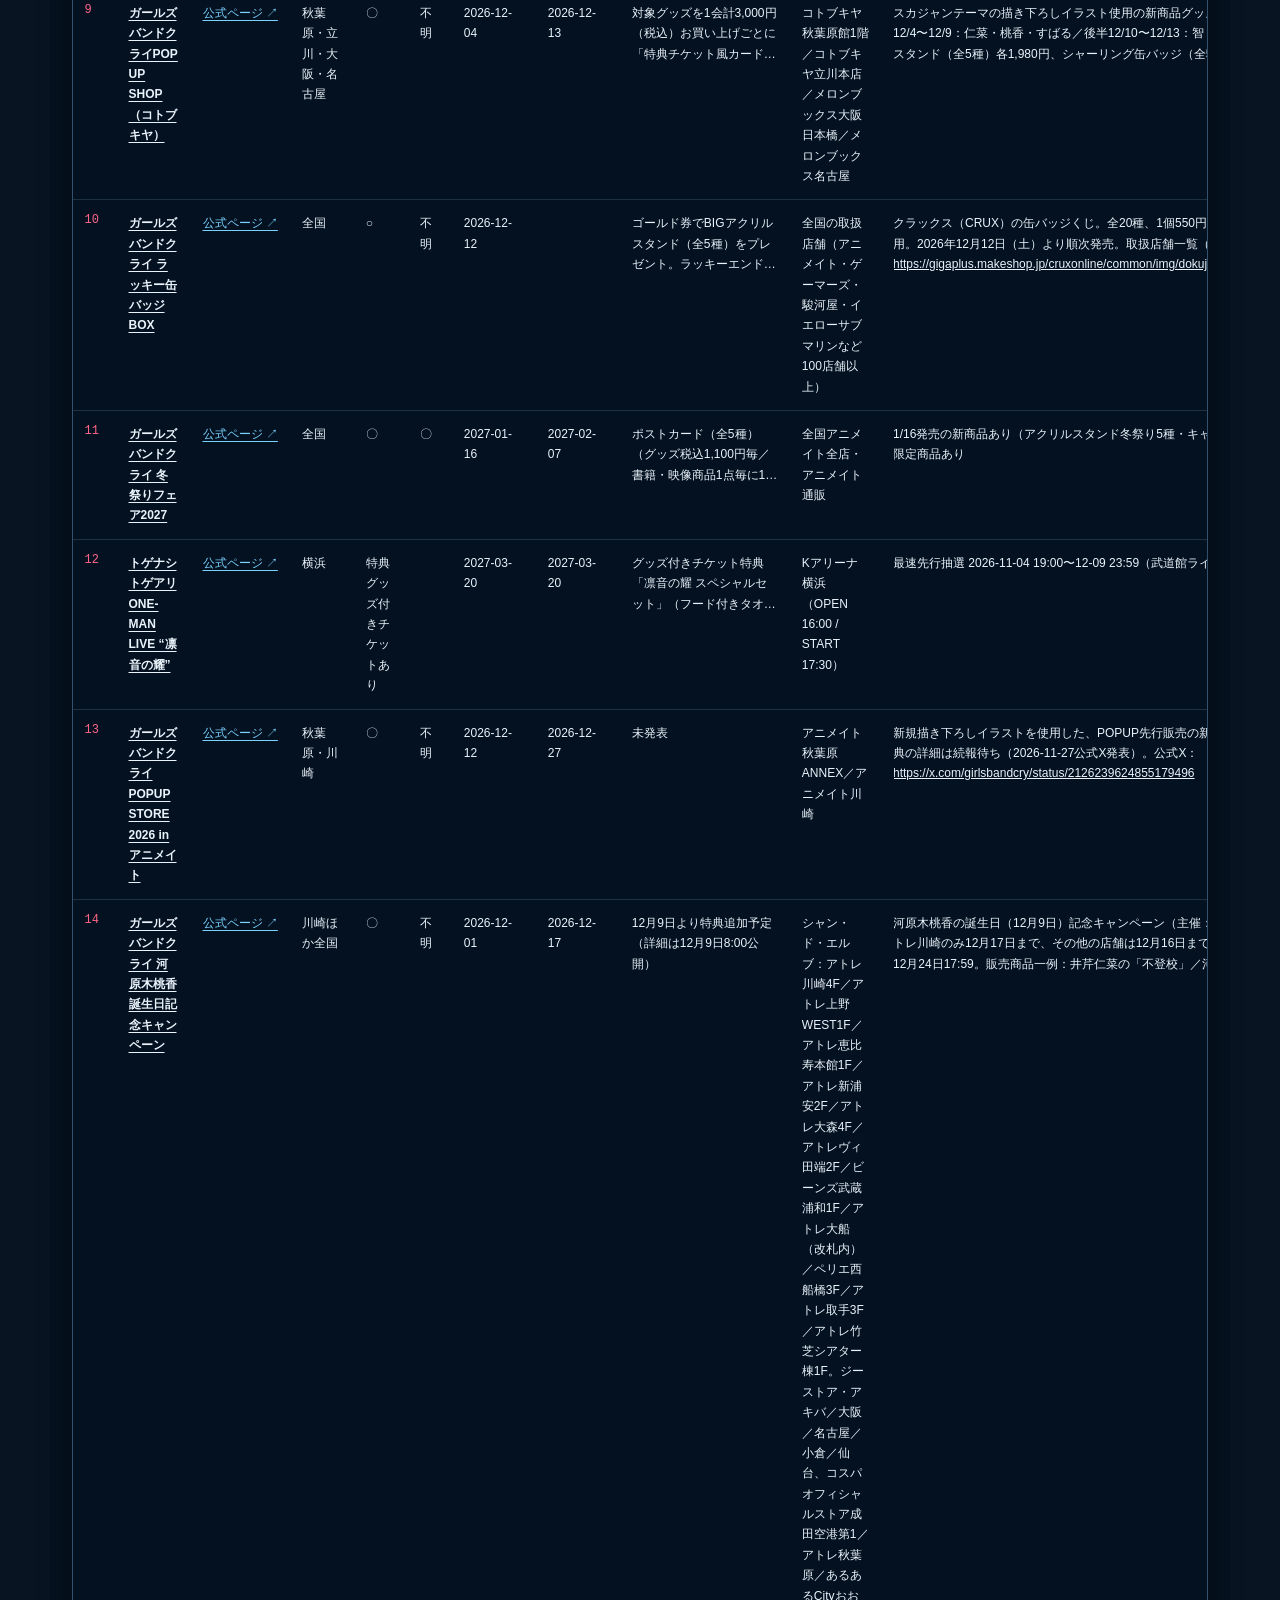
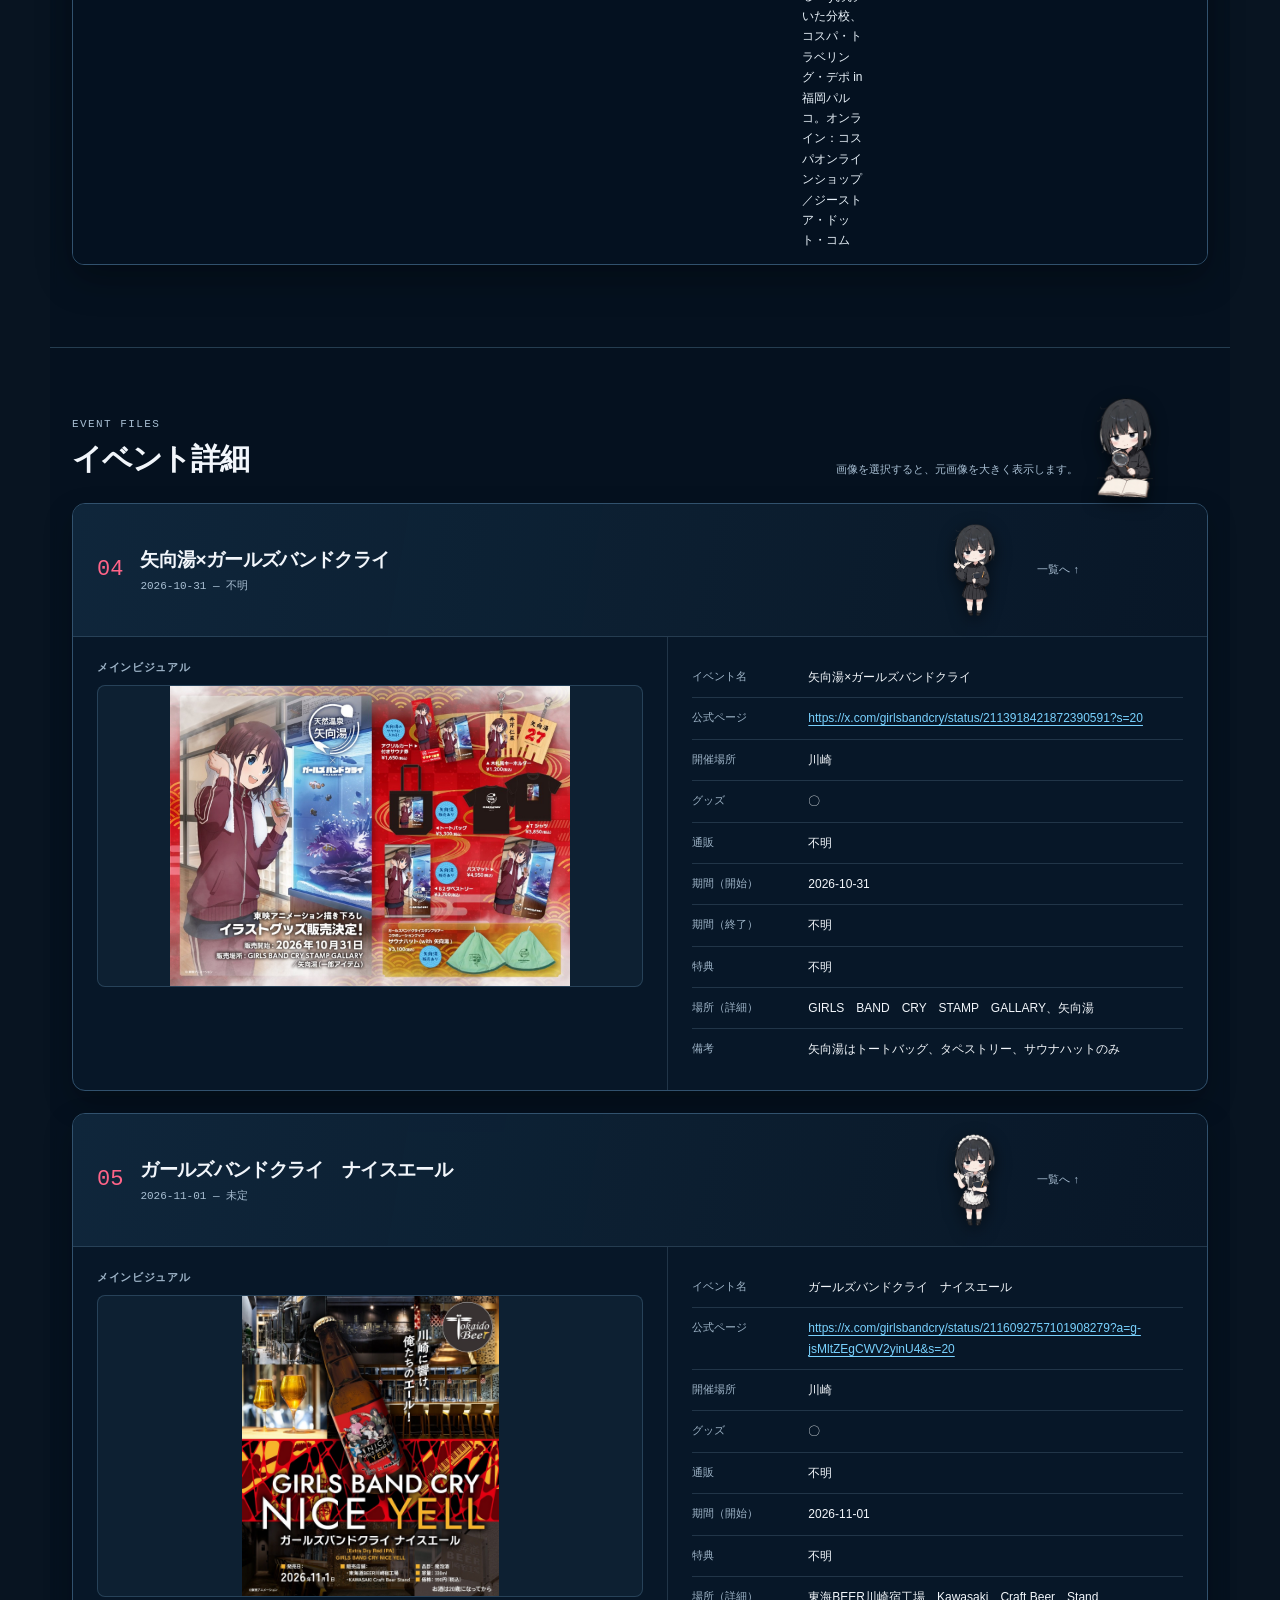
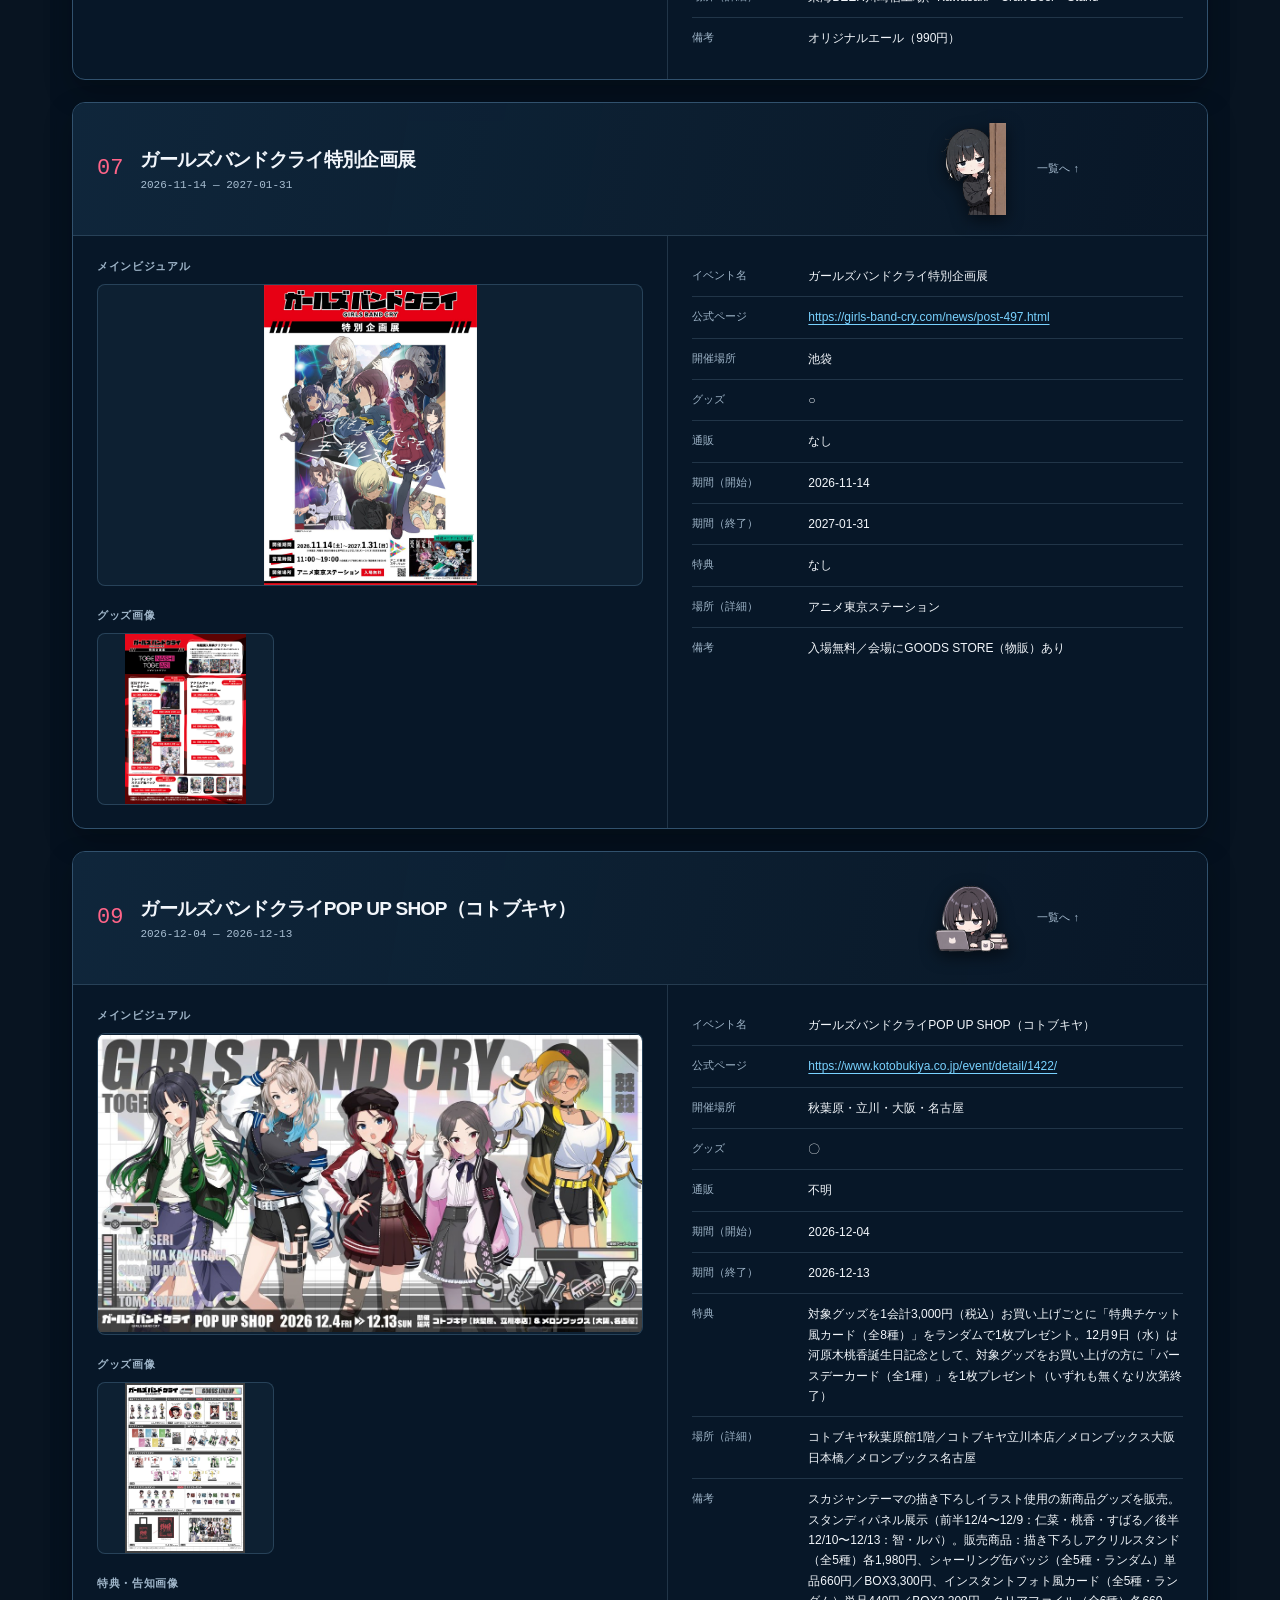
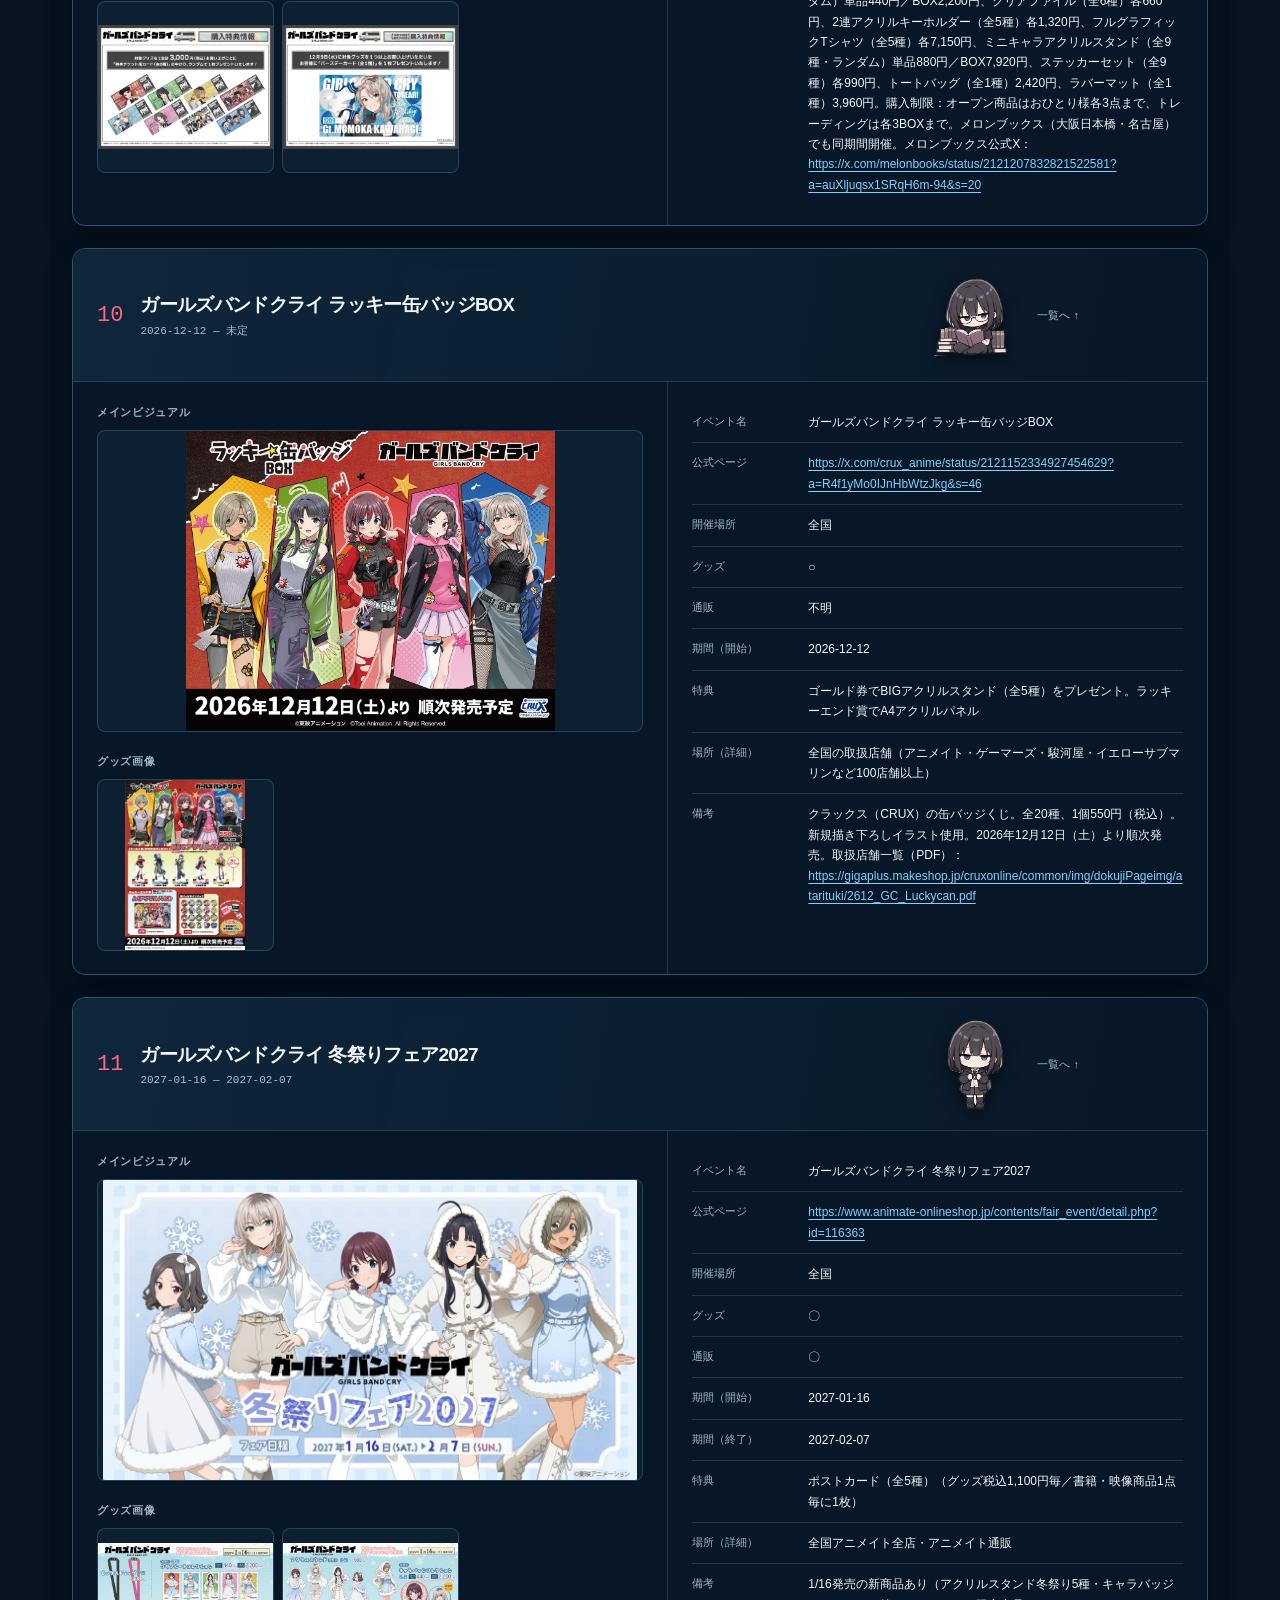
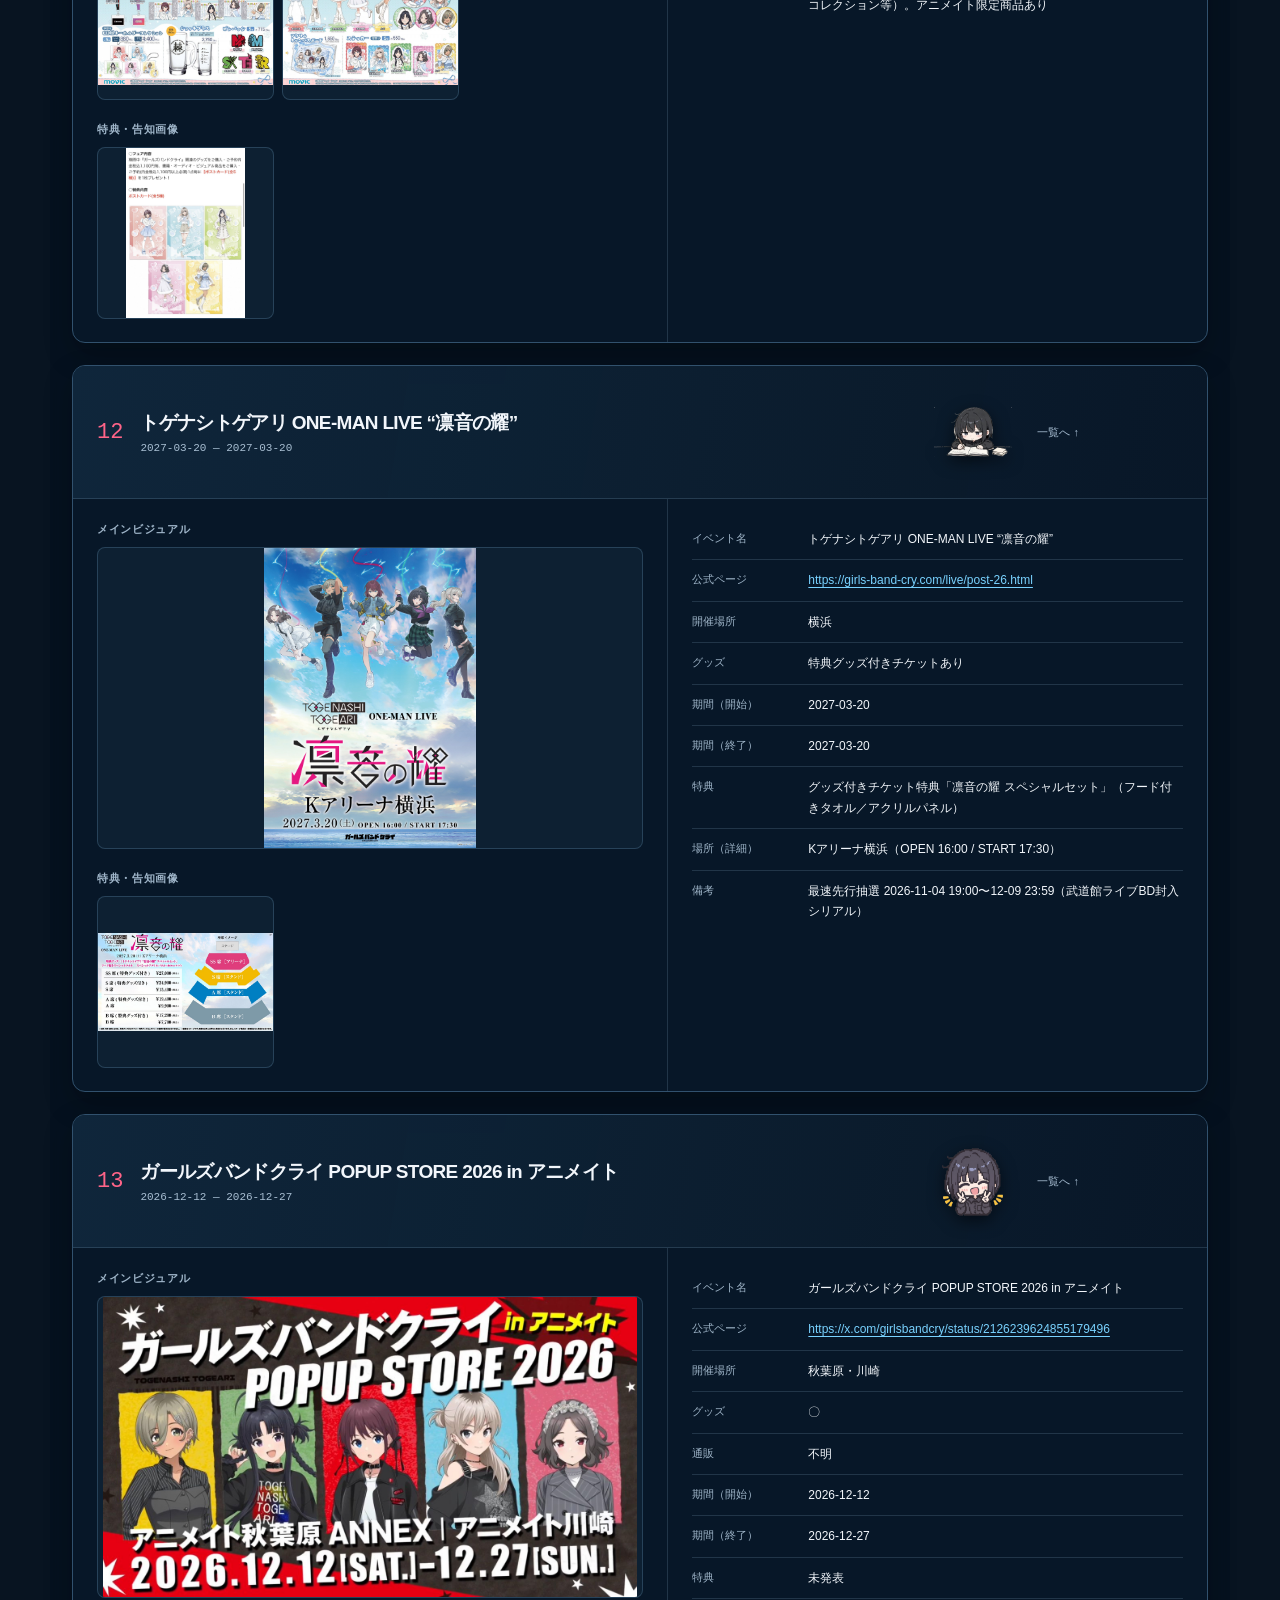
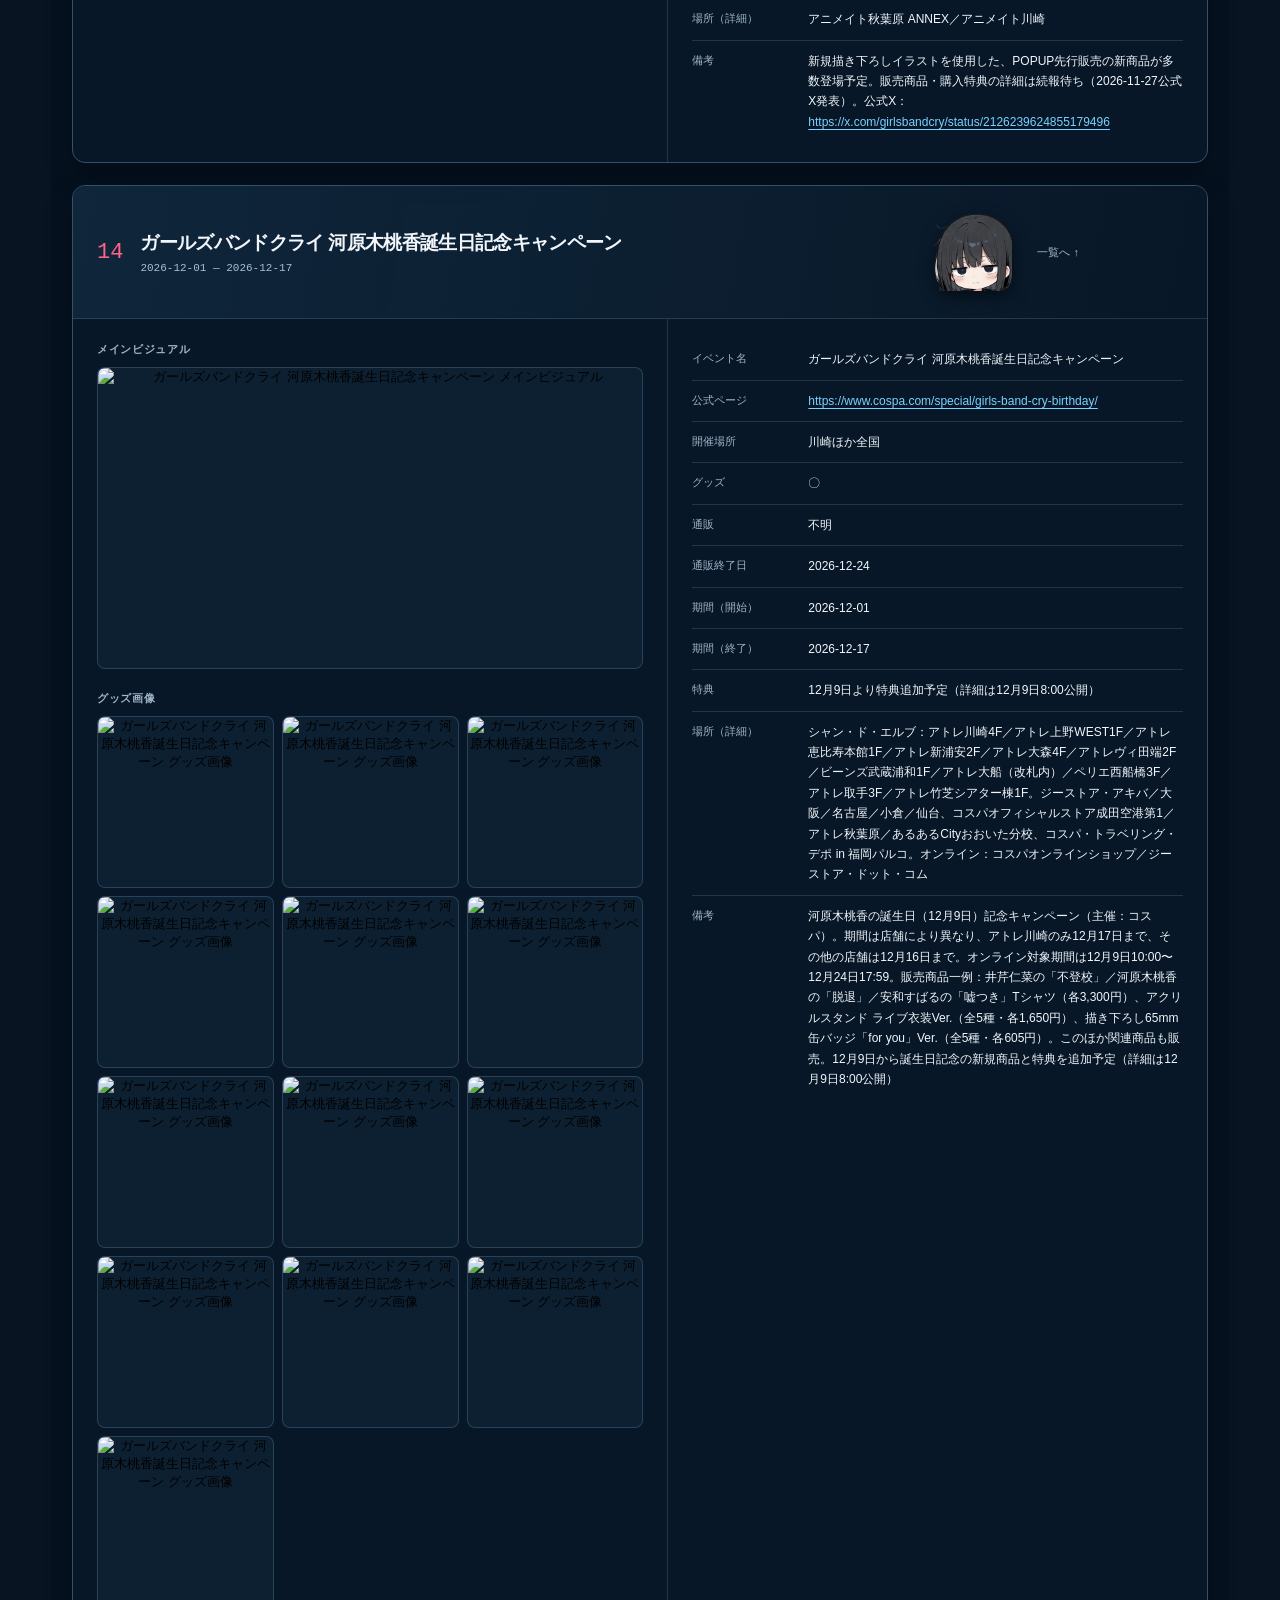
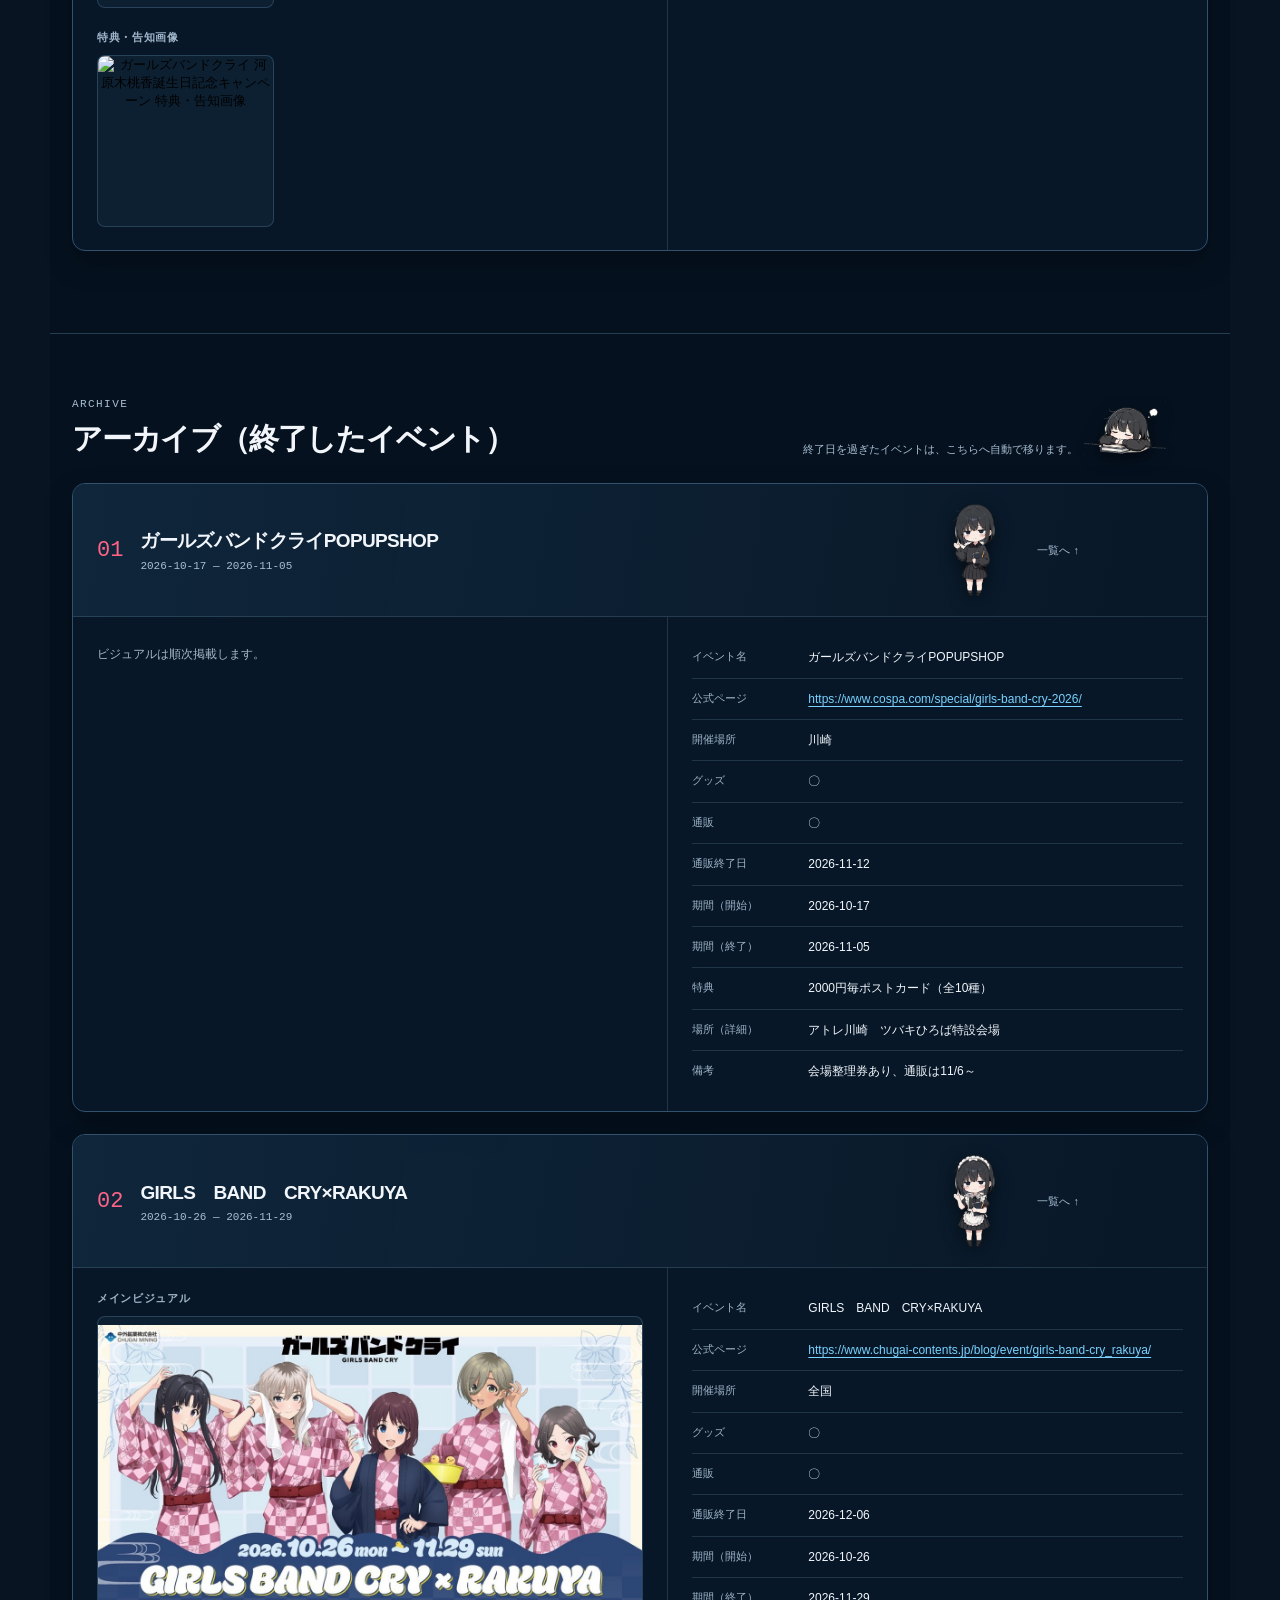
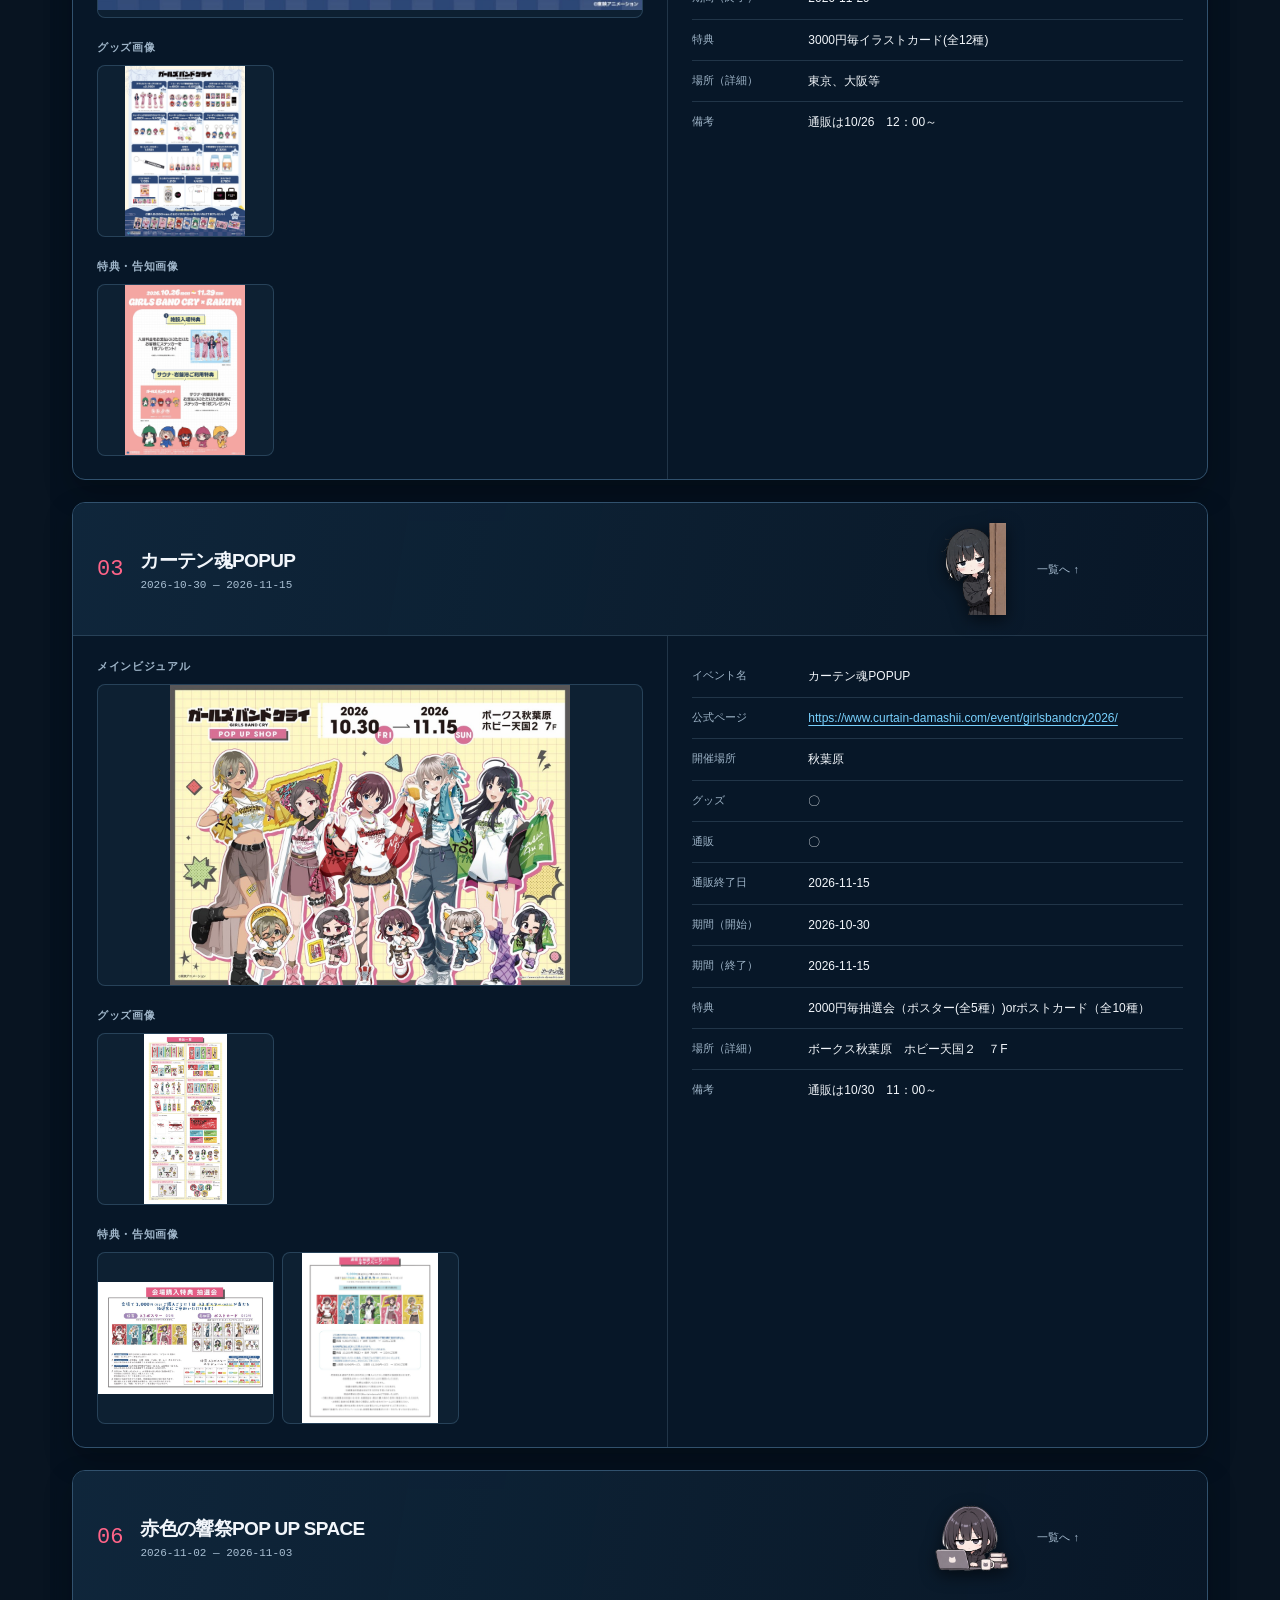
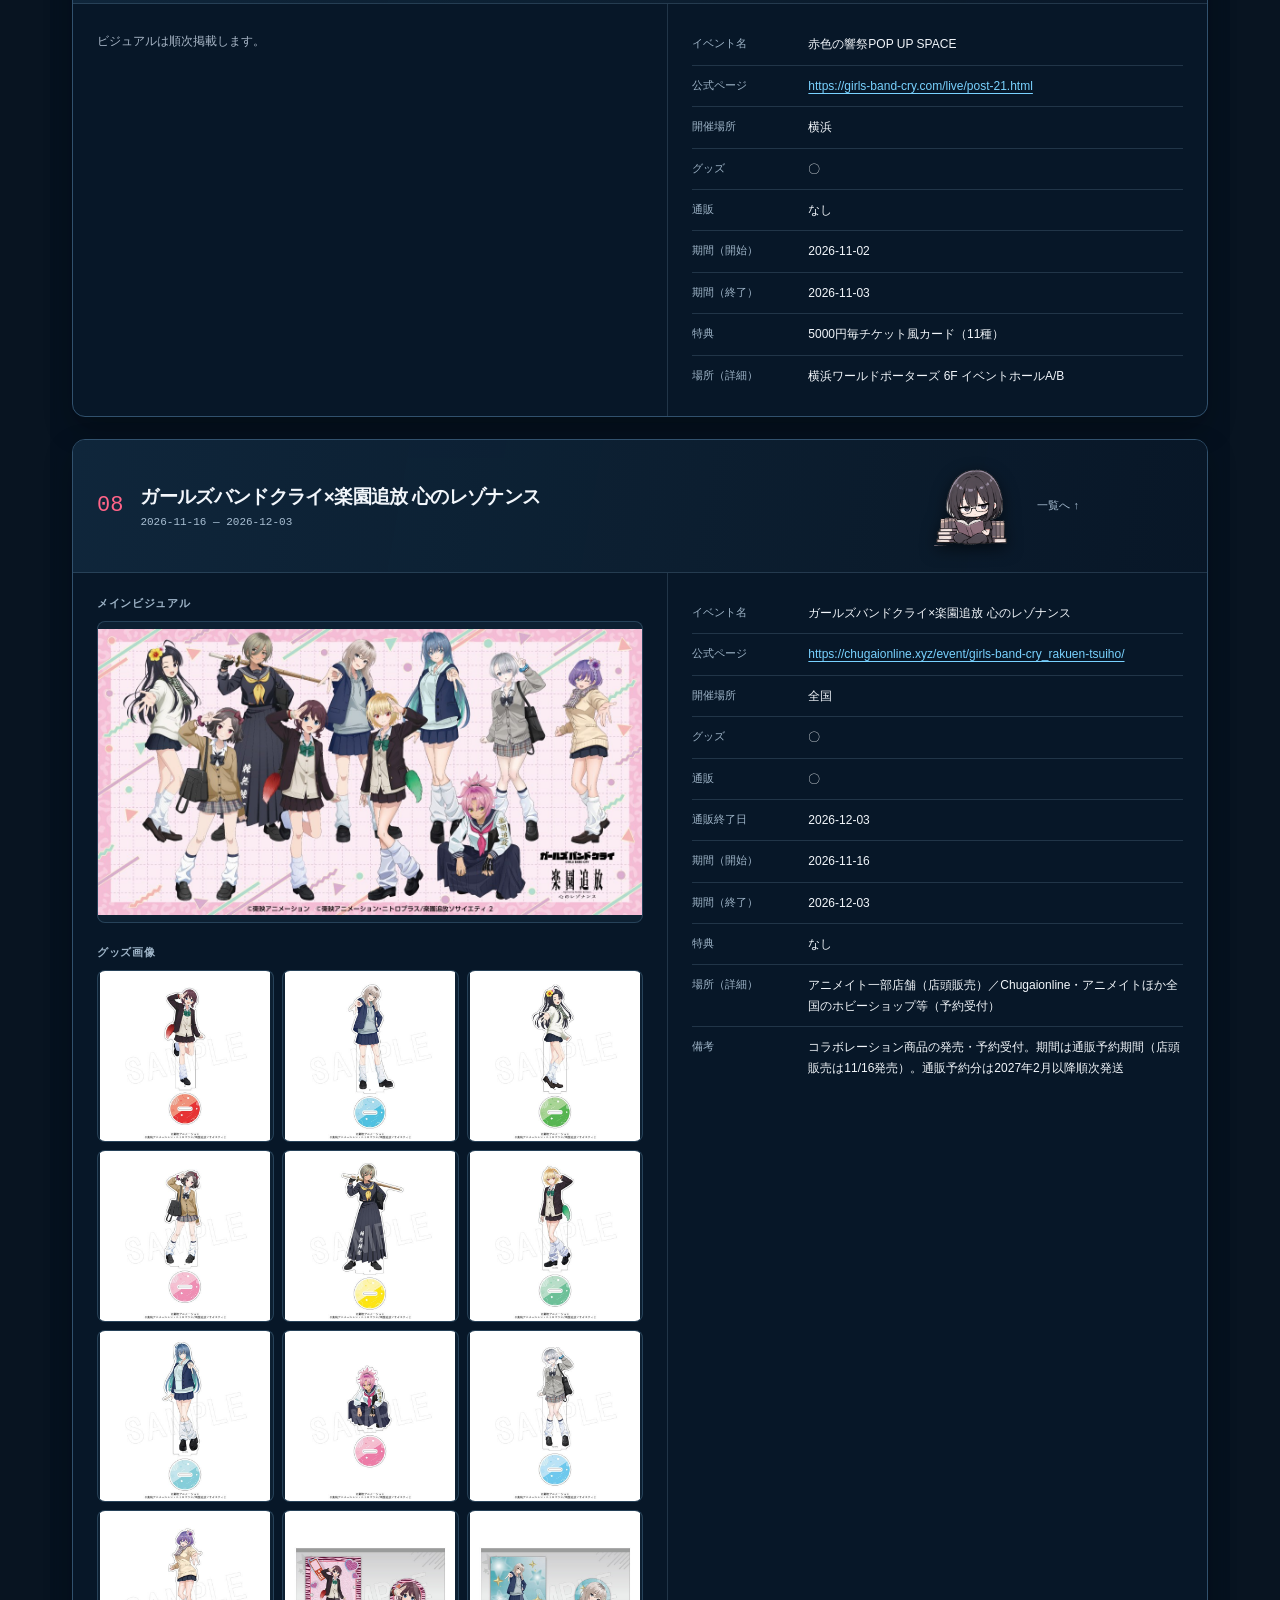
==== commit 956d2de0: "No.14 河原木桃香誕生日記念キャンペーン（COSPA）を追加" ====
--- a/index.html
+++ b/index.html
@@ -3,7 +3,7 @@
 <head>
 <meta charset="utf-8"><meta name="viewport" content="width=device-width, initial-scale=1"><meta name="theme-color" content="#f4f1e9">
 <meta name="description" content="GIRLS BAND CRY関連イベントの開催情報、公式リンク、ビジュアルをまとめた一覧ページです。">
-<title>ガルクラ イベントまとめ</title><link rel="stylesheet" href="styles.css?v=20261127-1"><script src="events-data.js?v=20261127-1" defer></script><script src="goods-data.js?v=20261127-1" defer></script><script src="app.js?v=20261127-1" defer></script>
+<title>ガルクラ イベントまとめ</title><link rel="stylesheet" href="styles.css?v=20261127-2"><script src="events-data.js?v=20261127-2" defer></script><script src="goods-data.js?v=20261127-2" defer></script><script src="app.js?v=20261127-2" defer></script>
 </head>
 <body class="themed-page">
 <header class="site-header" id="top"><div class="header-inner"><a class="brand" href="#top" aria-label="ページの先頭へ"><span class="brand-mark" aria-hidden="true">GC</span><span>GIRLS BAND CRY<br><strong>EVENT GUIDE</strong></span></a><p class="edition">FAN-MADE <span>GUIDE</span></p></div></header>
